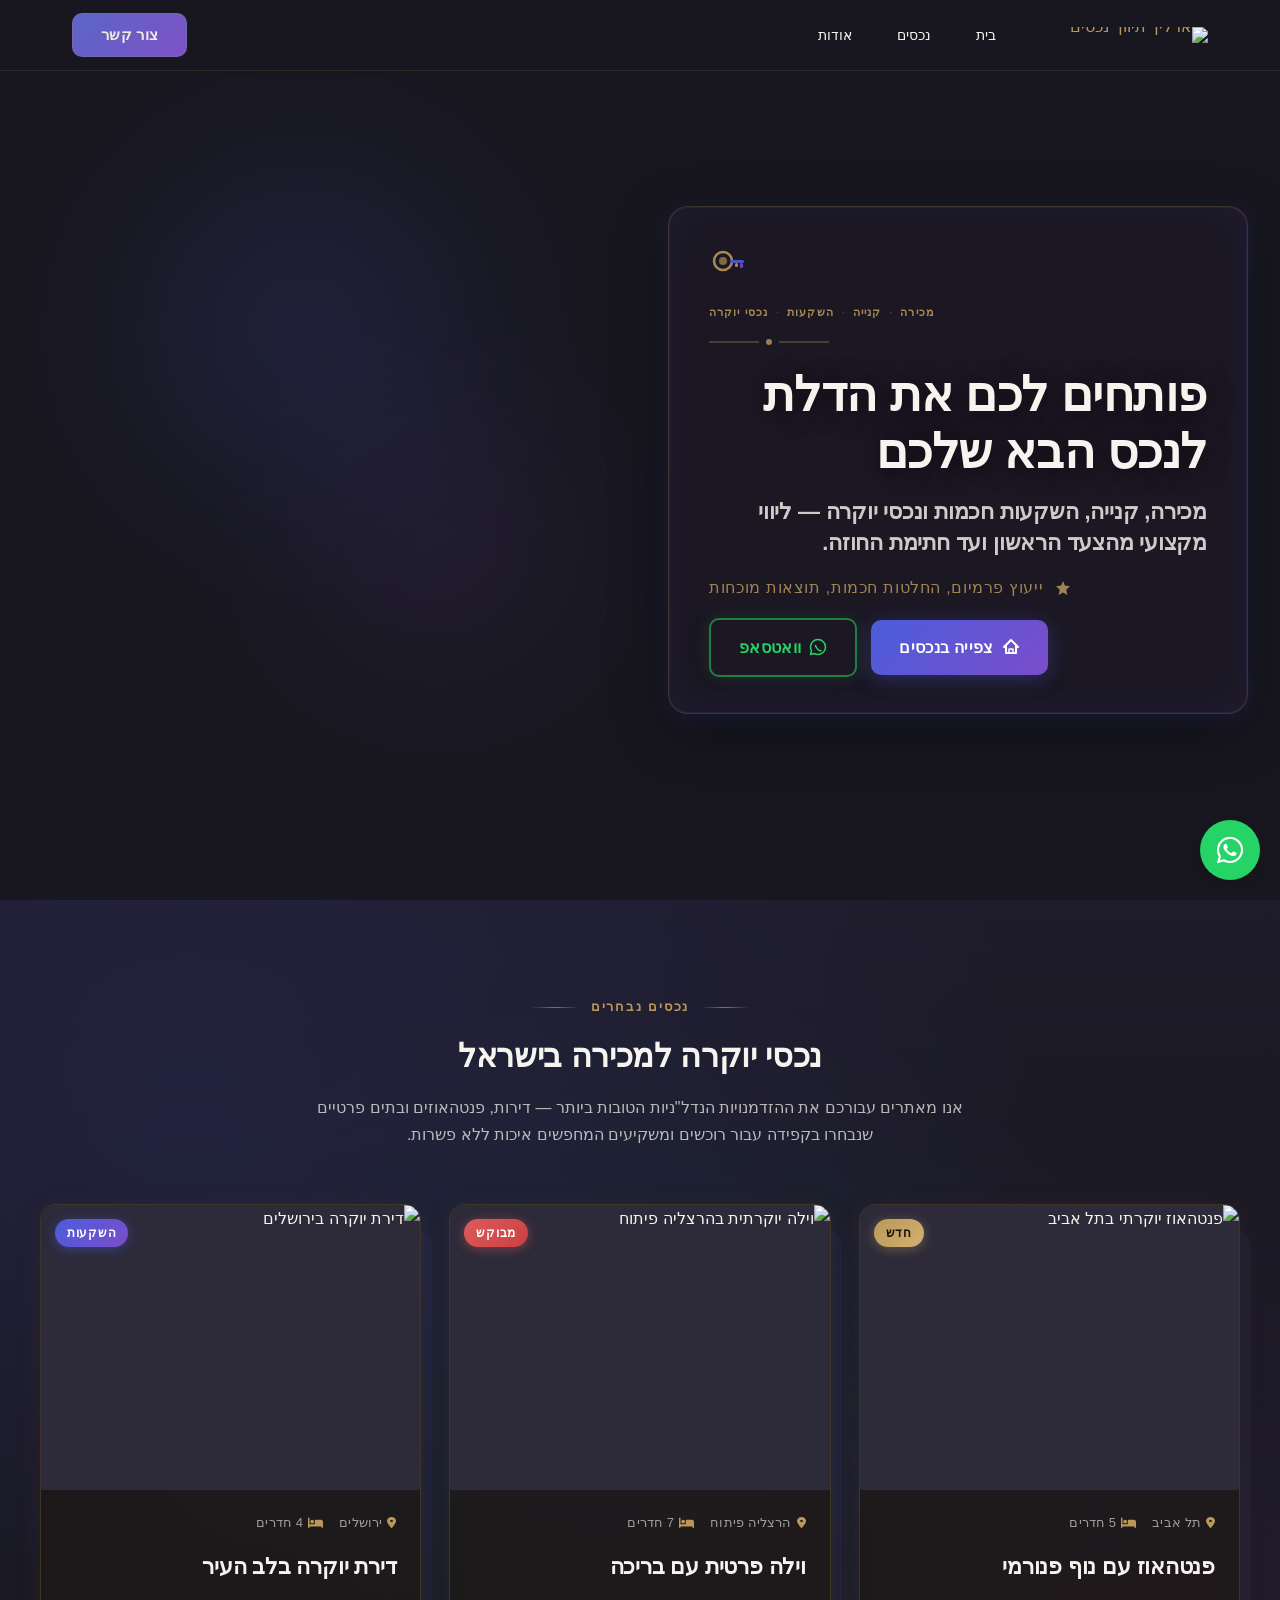
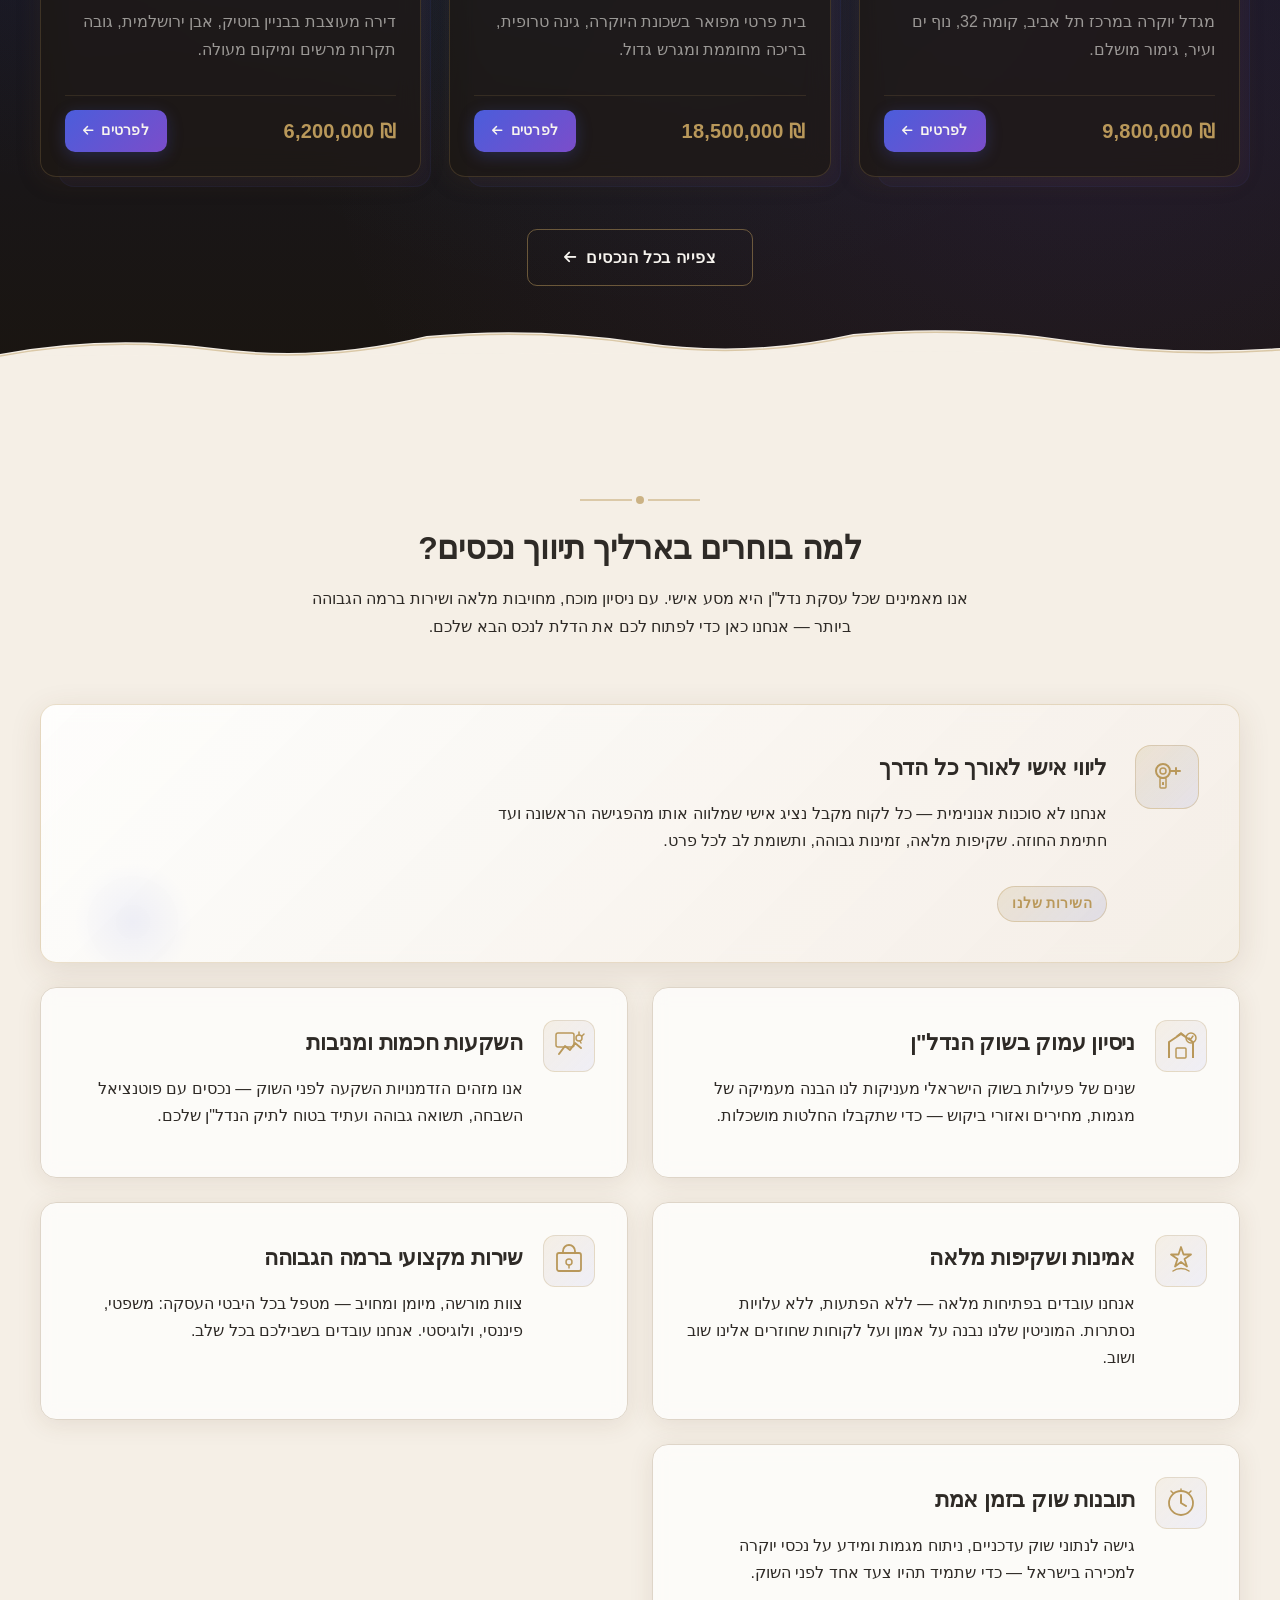
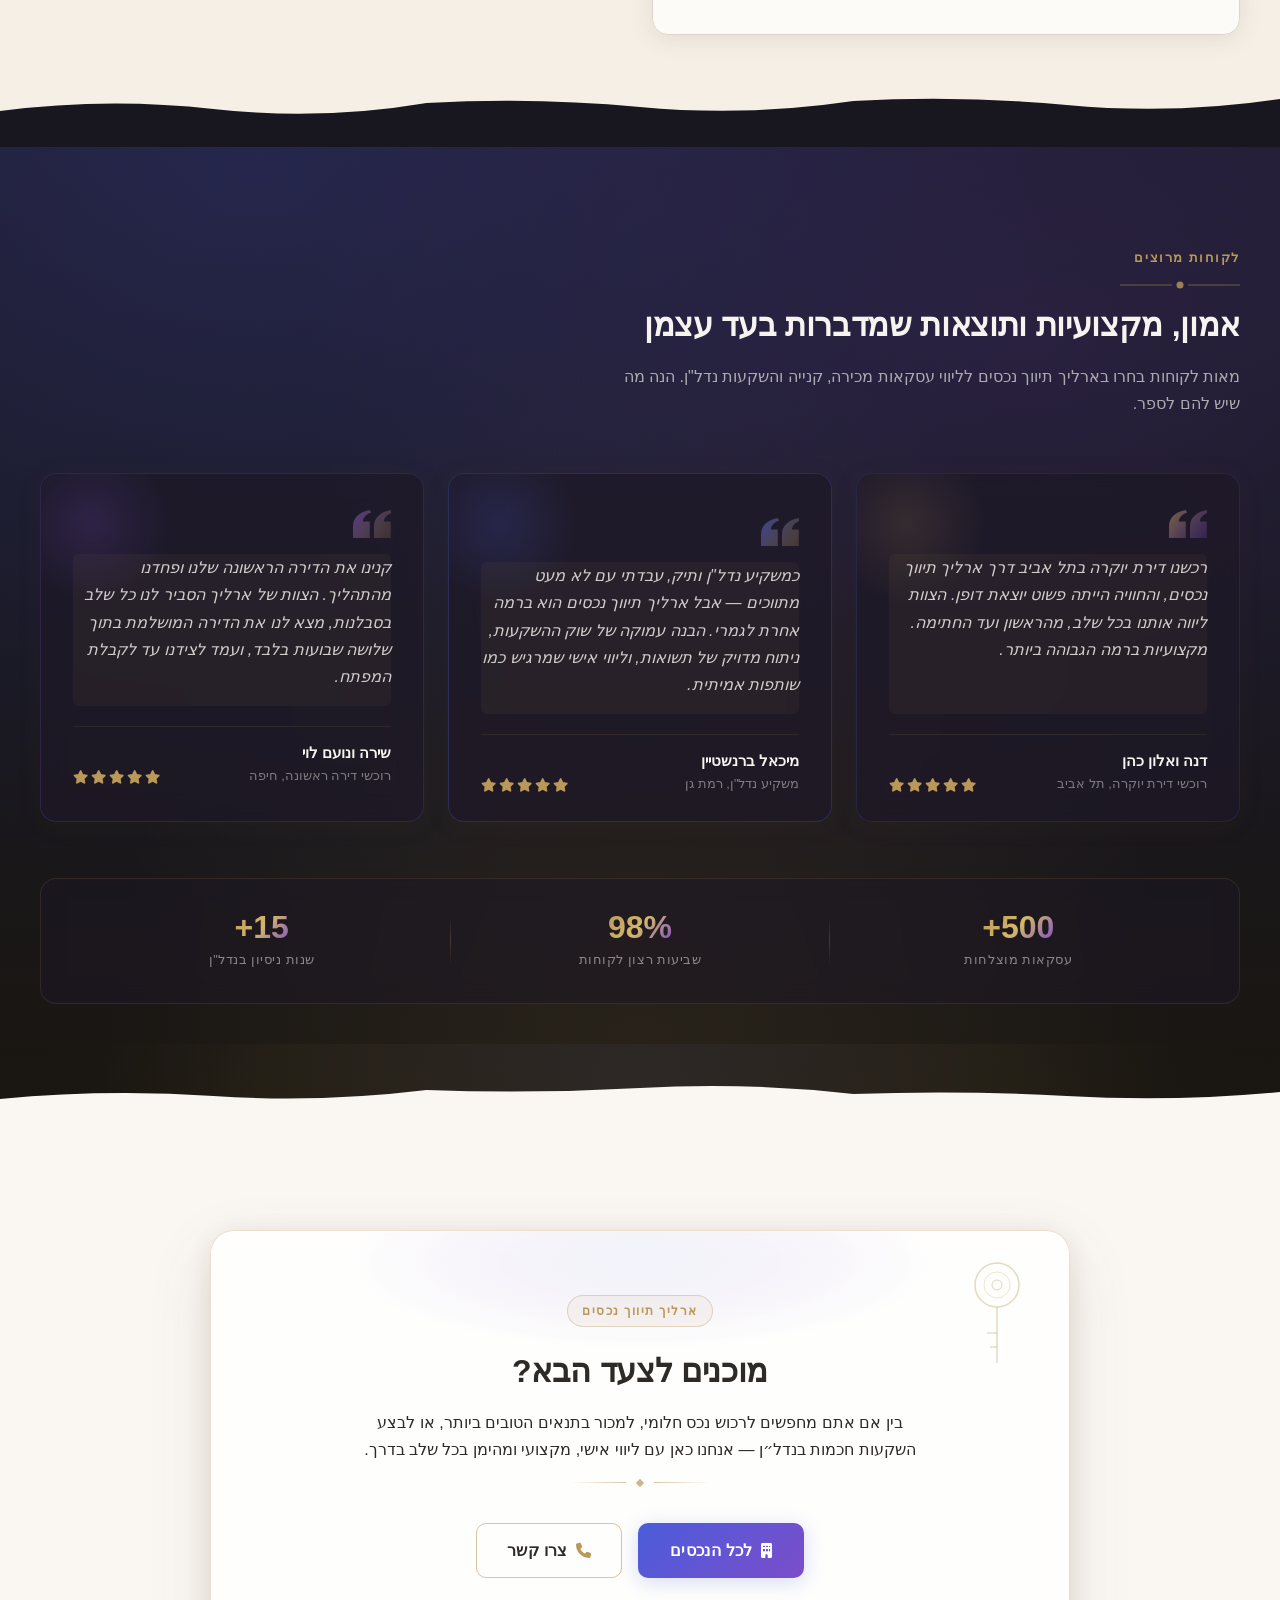
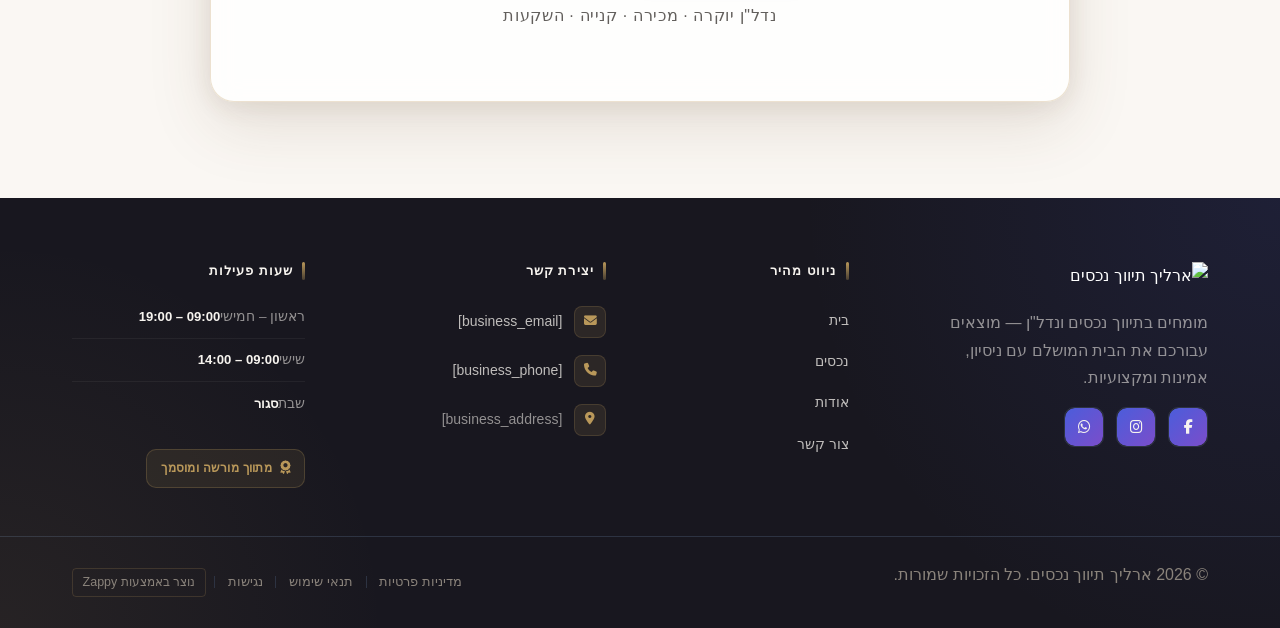
==== index.html @ 30038069 "Initial website commit" ====
<!DOCTYPE html>
<html lang="he" dir="rtl">
<head>
    <meta charset="UTF-8">
    <meta name="viewport" content="width=device-width, initial-scale=1.0">
    <meta name="robots" content="index, follow">
    <title>השקעות — ארליך תיווך נכסים</title>
    <meta name="description" content="ארליך תיווך נכסים מביאה לכם את נכסי היוקרה המובחרים בישראל. השקעות חכמות, מכירה מקצועית ושירות פרמיום שפותח דלתות להזדמנויות נדל&quot;ן בלעדיות.">
    <meta name="keywords" content="השקעות נדל"ן, נכסי יוקרה למכירה בישראל, ארליך תיווך נכסים, תיווך נדל"ן יוקרה, נדל"ן פרמיום">
    
    <!-- Favicons -->
    <link rel="icon" type="image/x-icon" href="/assets/favicon.ico">
    <link rel="icon" type="image/png" sizes="16x16" href="/assets/favicon-16x16.png">
    <link rel="icon" type="image/png" sizes="32x32" href="/assets/favicon-32x32.png">
    <link rel="icon" type="image/png" sizes="48x48" href="/assets/favicon-48x48.png">
    <link rel="icon" type="image/png" sizes="192x192" href="/assets/favicon-192x192.png">
    <link rel="icon" type="image/png" sizes="512x512" href="/assets/favicon-512x512.png">
    <link rel="apple-touch-icon" href="/assets/apple-touch-icon.png">
    <!-- Zappy Analytics -->
<script>
(function() {
  'use strict';
  
  // Configuration
  var config = {
    websiteId: '602c9df4-a053-4ed5-8ce0-bbb9eaff85e2',
    apiUrl: 'https://api.zappy5.com/api/analytics/track',
    sessionDuration: 30 * 60 * 1000, // 30 minutes
    visitorDuration: 30 * 24 * 60 * 60 * 1000, // 30 days
    trackPageViews: true,
    trackClicks: true,
    trackFormSubmissions: true
  };
  
  // Generate or retrieve persistent visitor ID (30 days)
  function getVisitorId() {
    var visitorKey = 'zappy_visitor_' + config.websiteId;
    var visitor = null;
    
    try {
      visitor = localStorage.getItem(visitorKey);
      if (visitor) {
        var visitorData = JSON.parse(visitor);
        var now = Date.now();
        
        // Check if visitor ID is still valid (30 days)
        if (now - visitorData.created < config.visitorDuration) {
          // Update last seen timestamp
          visitorData.lastSeen = now;
          localStorage.setItem(visitorKey, JSON.stringify(visitorData));
          return visitorData.id;
        }
      }
    } catch (e) {
      console.warn('Zappy Analytics: LocalStorage not available');
    }
    
    // Generate new visitor ID
    var newVisitorId = 'zv_' + Date.now() + '_' + Math.random().toString(36).substr(2, 9);
    
    try {
      localStorage.setItem(visitorKey, JSON.stringify({
        id: newVisitorId,
        created: Date.now(),
        lastSeen: Date.now()
      }));
    } catch (e) {
      // Continue without local storage
    }
    
    return newVisitorId;
  }
  
  // Generate or retrieve session ID (30 minutes)
  function getSessionId() {
    var sessionKey = 'zappy_session_' + config.websiteId;
    var session = null;
    
    try {
      session = sessionStorage.getItem(sessionKey);
      if (session) {
        var sessionData = JSON.parse(session);
        var now = Date.now();
        
        // Check if session is still valid
        if (now - sessionData.timestamp < config.sessionDuration) {
          // Update timestamp
          sessionData.timestamp = now;
          sessionStorage.setItem(sessionKey, JSON.stringify(sessionData));
          return sessionData.id;
        }
      }
    } catch (e) {
      console.warn('Zappy Analytics: SessionStorage not available');
    }
    
    // Generate new session ID
    var newSessionId = 'zs_' + Date.now() + '_' + Math.random().toString(36).substr(2, 9);
    
    try {
      sessionStorage.setItem(sessionKey, JSON.stringify({
        id: newSessionId,
        timestamp: Date.now()
      }));
    } catch (e) {
      // Continue without session storage
    }
    
    return newSessionId;
  }
  
  var visitorId = getVisitorId();
  var sessionId = getSessionId();
  
  // Track an event
  function trackEvent(eventType, data) {
    data = data || {};
    
    var eventData = {
      website_id: config.websiteId,
      event_type: eventType,
      page_path: window.location.pathname,
      referrer: document.referrer || 'direct',
      visitor_id: visitorId,
      session_id: sessionId,
      metadata: data
    };
    
    // Use sendBeacon if available (better for page unload events)
    if (navigator.sendBeacon) {
      var blob = new Blob([JSON.stringify(eventData)], { type: 'application/json' });
      navigator.sendBeacon(config.apiUrl, blob);
    } else {
      // Fallback to fetch
      fetch(config.apiUrl, {
        method: 'POST',
        headers: {
          'Content-Type': 'application/json'
        },
        body: JSON.stringify(eventData),
        keepalive: true
      }).catch(function(error) {
        console.warn('Zappy Analytics: Failed to track event', error);
      });
    }
  }
  
  // Track page view
  if (config.trackPageViews) {
    trackEvent('pageview', {
      title: document.title,
      url: window.location.href
    });
  }
  
  // Track clicks on important elements
  if (config.trackClicks) {
    document.addEventListener('click', function(e) {
      var target = e.target;
      
      // Track button clicks (counted as actions)
      if (target.tagName === 'BUTTON' || target.closest('button')) {
        var button = target.tagName === 'BUTTON' ? target : target.closest('button');
        trackEvent('click', {
          element: 'button',
          text: button.textContent.trim().substring(0, 100),
          id: button.id || null,
          class: button.className || null
        });
      }
      
      // Track link clicks (navigation - not counted as actions)
      else if (target.tagName === 'A' || target.closest('a')) {
        var link = target.tagName === 'A' ? target : target.closest('a');
        trackEvent('navigation', {
          element: 'link',
          text: link.textContent.trim().substring(0, 100),
          href: link.href,
          external: link.hostname !== window.location.hostname
        });
      }
    }, true);
  }
  
  // Track form submissions
  if (config.trackFormSubmissions) {
    document.addEventListener('submit', function(e) {
      var form = e.target;
      
      trackEvent('form_submit', {
        form_id: form.id || null,
        form_name: form.name || null,
        form_action: form.action || null,
        form_method: form.method || 'GET'
      });
    }, true);
  }
  
  // Track time on page (send on page unload)
  var pageLoadTime = Date.now();
  
  window.addEventListener('beforeunload', function() {
    var timeOnPage = Math.floor((Date.now() - pageLoadTime) / 1000); // in seconds
    
    trackEvent('page_unload', {
      time_on_page: timeOnPage,
      page_path: window.location.pathname
    });
  });
  
  // Expose tracking function globally for custom events
  window.zappyAnalytics = {
    track: trackEvent,
    getVisitorId: function() { return visitorId; },
    getSessionId: function() { return sessionId; }
  };
  
})();
</script>
<!-- End Zappy Analytics -->
    <meta property="og:title" content="השקעות — ארליך תיווך נכסים">
    <meta property="og:description" content="ארליך תיווך נכסים מביאה לכם את נכסי היוקרה המובחרים בישראל. השקעות חכמות, מכירה מקצועית ושירות פרמיום שפותח דלתות להזדמנויות נדל&quot;ן בלעדיות.">
    <meta name="twitter:card" content="summary_large_image">
    <meta name="twitter:title" content="השקעות — ארליך תיווך נכסים">
    <meta name="twitter:description" content="ארליך תיווך נכסים מביאה לכם את נכסי היוקרה המובחרים בישראל. השקעות חכמות, מכירה מקצועית ושירות פרמיום שפותח דלתות להזדמנויות נדל&quot;ן בלעדיות.">
    <meta property="og:type" content="website">
  <meta property="og:locale" content="he_IL">
  
  
  
  
  
  <link rel="stylesheet" href="https://cdnjs.cloudflare.com/ajax/libs/font-awesome/6.4.0/css/all.min.css">

    <!-- Favicons -->
    <link rel="icon" type="image/x-icon" href="/assets/favicon.ico">
    <link rel="icon" type="image/png" sizes="16x16" href="/assets/favicon-16x16.png">
    <link rel="icon" type="image/png" sizes="32x32" href="/assets/favicon-32x32.png">
    <link rel="icon" type="image/png" sizes="48x48" href="/assets/favicon-48x48.png">
    <link rel="icon" type="image/png" sizes="192x192" href="/assets/favicon-192x192.png">
    <link rel="icon" type="image/png" sizes="512x512" href="/assets/favicon-512x512.png">
    <link rel="apple-touch-icon" href="/assets/apple-touch-icon.png">
    <!-- Cookie Consent -->
    <link rel="stylesheet" href="https://cdn.jsdelivr.net/npm/vanilla-cookieconsent@3/dist/cookieconsent.css">
    <script src="https://cdn.jsdelivr.net/npm/vanilla-cookieconsent@3/dist/cookieconsent.umd.js"></script>
    <!-- Mickidum Accessibility Toolbar -->
    <script src="https://cdn.jsdelivr.net/gh/mickidum/acc_toolbar/acctoolbar/acctoolbar.min.js"></script>
    <link rel="stylesheet" href="/styles.css">

    <style id="zappy-dropdown-submenu-styles">
      /* ========== DESKTOP DROPDOWN SUBMENU STYLES ========== */
      /* Base styles for dropdown submenus - parent must be positioned */
      .nav-menu li:has(.sub-menu), nav li:has(.sub-menu), .navbar li:has(.sub-menu), #navMenu li:has(.sub-menu) { position: relative; }
      /* Submenu base - hidden by default */
      .nav-menu .sub-menu, nav .sub-menu, .navbar .sub-menu, #navMenu .sub-menu { display: block !important; position: absolute !important; top: 100%; left: 0; min-width: 220px; background: white; border-radius: 8px; box-shadow: 0 8px 25px rgba(0,0,0,0.15); padding: 8px 0; opacity: 0; visibility: hidden; transform: translateY(10px); transition: all 0.3s ease; z-index: 1000; list-style: none; pointer-events: none; }
      /* CRITICAL: Desktop hover styles to show dropdown */
      .nav-menu li:hover > .sub-menu, nav li:hover > .sub-menu, .navbar li:hover > .sub-menu, #navMenu li:hover > .sub-menu { opacity: 1 !important; visibility: visible !important; transform: translateY(0) !important; pointer-events: auto !important; }
      /* Submenu item styling */
      .sub-menu li { list-style: none; margin: 0; padding: 0; }
      .sub-menu a { display: block !important; padding: 10px 16px !important; color: var(--text-dark, #333) !important; font-weight: 500; text-decoration: none; white-space: nowrap; transition: background-color 0.2s; }
      .sub-menu .zappy-nav-child > a { padding-left: 28px !important; font-size: 0.9em !important; opacity: 0.85 !important; }
      [dir="rtl"] .sub-menu .zappy-nav-child > a, html[lang="he"] .sub-menu .zappy-nav-child > a, html[lang="ar"] .sub-menu .zappy-nav-child > a { padding-left: 10px !important; padding-right: 28px !important; }
      .sub-menu .zappy-nav-parent > a { font-weight: 600 !important; }
      .sub-menu a:hover { background-color: #f5f5f5; }
      /* RTL (Hebrew/Arabic) dropdown positioning */
      [dir="rtl"] .nav-menu .sub-menu, [dir="rtl"] nav .sub-menu, [dir="rtl"] .navbar .sub-menu, html[lang="he"] .nav-menu .sub-menu, html[lang="he"] nav .sub-menu, html[lang="he"] .navbar .sub-menu, html[lang="ar"] .nav-menu .sub-menu, html[lang="ar"] nav .sub-menu, html[lang="ar"] .navbar .sub-menu { left: auto !important; right: 0 !important; }
      /* Hide empty dropdown menus (exclude catalog sub-menus that use <a> children instead of <li>) */
      .sub-menu:empty, .sub-menu:not(:has(li:not(.zappy-hidden-menu-item))):not(:has(> a)), .sub-menu:not(:has(li)):not(:has(> a)) { display: none !important; opacity: 0 !important; visibility: hidden !important; pointer-events: none !important; }
      /* Desktop: show submenu on Menu Group hover */
      li:has(.menu-group-title):hover > .sub-menu { opacity: 1 !important; visibility: visible !important; transform: translateY(0) !important; pointer-events: auto !important; }
      /* Menu Group title styling */
      .nav-menu > li > .menu-group-title, #navMenu > li > .menu-group-title { display: inline-block; padding: 0.5rem 1rem; cursor: default; user-select: none; }
      
      /* ========== MOBILE SUBMENU STYLES ========== */
      @media (max-width: 768px) {
        .nav-menu .sub-menu, nav .sub-menu, .navbar .sub-menu, #navMenu .sub-menu { position: static !important; transform: none !important; box-shadow: none !important; background: transparent !important; max-height: 0; overflow: hidden; opacity: 0; visibility: hidden; transition: max-height 0.3s ease, opacity 0.3s ease; padding: 0 !important; border-radius: 0 !important; }
        .navbar .sub-menu.mobile-expanded, .nav-menu .sub-menu.mobile-expanded, #navMenu .sub-menu.mobile-expanded { max-height: none !important; overflow-y: visible !important; opacity: 1 !important; visibility: visible !important; padding: 8px 0 8px 16px !important; }
        [dir="rtl"] .sub-menu.mobile-expanded, html[lang="he"] .sub-menu.mobile-expanded { padding: 8px 16px 8px 0 !important; }
        /* Disable hover behavior on mobile */
        .nav-menu li:hover > .sub-menu, nav li:hover > .sub-menu, .navbar li:hover > .sub-menu, #navMenu li:hover > .sub-menu { opacity: 0; visibility: hidden; pointer-events: none; }
        .nav-menu li > .sub-menu.mobile-expanded, nav li > .sub-menu.mobile-expanded, .navbar li > .sub-menu.mobile-expanded, #navMenu li > .sub-menu.mobile-expanded { opacity: 1 !important; visibility: visible !important; pointer-events: auto !important; }
        .nav-menu li:has(.sub-menu), nav li:has(.sub-menu), .navbar li:has(.sub-menu), #navMenu li:has(.sub-menu) { display: flex !important; flex-wrap: wrap !important; align-items: center !important; position: relative !important; min-height: 44px !important; }
        .nav-menu li:has(.sub-menu) > a, nav li:has(.sub-menu) > a, .navbar li:has(.sub-menu) > a, #navMenu li:has(.sub-menu) > a { flex: 1 !important; min-width: 0 !important; }
        .nav-menu li:has(.sub-menu) > .menu-group-title, nav li:has(.sub-menu) > .menu-group-title, .navbar li:has(.sub-menu) > .menu-group-title, #navMenu li:has(.sub-menu) > .menu-group-title { flex: 1 !important; min-width: 0 !important; padding: 0 !important; line-height: inherit !important; }
        .nav-menu li:has(.sub-menu) > .sub-menu, nav li:has(.sub-menu) > .sub-menu, .navbar li:has(.sub-menu) > .sub-menu, #navMenu li:has(.sub-menu) > .sub-menu { flex-basis: 100% !important; width: 100% !important; }
        .nav-menu li:has(.sub-menu) > a [class*="chevron"], .nav-menu li:has(.sub-menu) > a [class*="arrow"], .nav-menu li:has(.sub-menu) > a .fa-chevron-down, .nav-menu li:has(.sub-menu) > a .fa-angle-down, nav li:has(.sub-menu) > a [class*="chevron"], nav li:has(.sub-menu) > a [class*="arrow"], #navMenu li:has(.sub-menu) > a [class*="chevron"], #navMenu li:has(.sub-menu) > a [class*="arrow"] { display: none !important; visibility: hidden !important; }
        .mobile-submenu-toggle { display: flex !important; align-items: center !important; justify-content: center !important; width: 44px !important; height: auto !important; background: transparent !important; border: none !important; cursor: pointer !important; color: var(--text-dark) !important; position: static !important; flex-shrink: 0 !important; align-self: stretch !important; z-index: 2 !important; padding: 0 !important; margin: 0 !important; }
        .mobile-submenu-toggle::after { content: '' !important; width: 0 !important; height: 0 !important; border-left: 6px solid transparent !important; border-right: 6px solid transparent !important; border-top: 7px solid currentColor !important; transition: transform 0.3s ease !important; }
        .mobile-submenu-toggle.expanded::after { transform: rotate(180deg) !important; }
        .sub-menu a { padding: 10px 0 !important; display: block !important; color: var(--text-dark) !important; white-space: normal !important; }
        .sub-menu .zappy-nav-child > a { padding-left: 28px !important; font-size: 0.9em !important; opacity: 0.85 !important; }
        [dir="rtl"] .sub-menu .zappy-nav-child > a, html[lang="he"] .sub-menu .zappy-nav-child > a, html[lang="ar"] .sub-menu .zappy-nav-child > a { padding-left: 0 !important; padding-right: 28px !important; }
        .sub-menu .zappy-nav-parent > a { font-weight: 600 !important; }
        .nav-menu.active, #navMenu.active { max-width: 100vw !important; overflow-x: hidden !important; box-sizing: border-box !important; }
        .navbar .sub-menu li a, nav.navbar .sub-menu li a, .zappy-products-dropdown .sub-menu a { color: var(--text-dark) !important; }
      }
      @media (min-width: 769px) { .mobile-submenu-toggle { display: none !important; } }
    </style>

    <style id="zappy-widget-visibility">
      html[dir="rtl"] .whatsapp-float { right: 20px !important; left: auto !important; }
      html[dir="ltr"] .whatsapp-float, html:not([dir]) .whatsapp-float { left: 20px !important; right: auto !important; }
      html[dir="rtl"] #mic-access-tool-general-button, html[dir="rtl"] .mic-access-tool-general-button,
      html[dir="rtl"] #mic-init-access-tool .mic-access-tool-general-button,
      html[dir="rtl"] #mic-init-access-tool #mic-access-tool-general-button,
      html[dir="rtl"] ._access-icon { left: 20px !important; right: auto !important; }
      html[dir="ltr"] #mic-access-tool-general-button, html[dir="ltr"] .mic-access-tool-general-button,
      html[dir="ltr"] #mic-init-access-tool .mic-access-tool-general-button,
      html[dir="ltr"] #mic-init-access-tool #mic-access-tool-general-button,
      html[dir="ltr"] ._access-icon,
      html:not([dir]) #mic-access-tool-general-button, html:not([dir]) .mic-access-tool-general-button,
      html:not([dir]) #mic-init-access-tool .mic-access-tool-general-button,
      html:not([dir]) #mic-init-access-tool #mic-access-tool-general-button,
      html:not([dir]) ._access-icon { right: 20px !important; left: auto !important; }
      @media (max-width: 768px) { .whatsapp-float { display: flex !important; } }
      @media (min-width: 769px) { .whatsapp-float { display: flex !important; } }
      @media (max-width: 768px) {
        #mic-access-tool-general-button, .mic-access-tool-general-button,
        #mic-init-access-tool .mic-access-tool-general-button, #mic-init-access-tool #mic-access-tool-general-button,
        ._access-icon { display: flex !important; visibility: visible !important; opacity: 1 !important; pointer-events: auto !important; }
        #mic-access-tool-box, .mic-access-tool-box, #mic-init-access-tool #mic-access-tool-box,
        div[id*="mic-access-tool-box"], ._access-menu {
          visibility: hidden; opacity: 0; pointer-events: auto !important;
        }
      }
      @media (min-width: 769px) {
        #mic-access-tool-general-button, .mic-access-tool-general-button,
        #mic-init-access-tool .mic-access-tool-general-button, #mic-init-access-tool #mic-access-tool-general-button,
        ._access-icon { display: flex !important; visibility: visible !important; opacity: 1 !important; pointer-events: auto !important; }
        #mic-access-tool-box, .mic-access-tool-box, #mic-init-access-tool #mic-access-tool-box,
        div[id*="mic-access-tool-box"], ._access-menu {
          visibility: hidden; opacity: 0; pointer-events: auto !important;
        }
      }
    </style>
</head>
<body>

  <nav class="navbar" dir="rtl">
  <button class="mobile-toggle" id="mobileToggle" aria-label="Menu">
    <svg class="hamburger-icon" width="24" height="24" viewBox="0 0 24 24" fill="none">
      <path d="M3 12h18M3 6h18M3 18h18" stroke="currentColor" stroke-width="2" stroke-linecap="round"></path>
    </svg>
    <svg class="close-icon" width="24" height="24" viewBox="0 0 24 24" fill="none" style="display: none;">
      <path d="M18 6L6 18M6 6l12 12" stroke="currentColor" stroke-width="2" stroke-linecap="round"></path>
    </svg>
  </button>

  <button class="phone-header-btn" data-phone="[business_phone]" aria-label="Call">
    <svg width="20" height="20" viewBox="0 0 24 24" fill="currentColor">
      <path d="M22 16.92v3a2 2 0 0 1-2.18 2 19.79 19.79 0 0 1-8.63-3.07 19.5 19.5 0 0 1-6-6 19.79 19.79 0 0 1-3.07-8.67A2 2 0 0 1 4.11 2h3a2 2 0 0 1 2 1.72 12.84 12.84 0 0 0 .7 2.81 2 2 0 0 1-.45 2.11L8.09 9.91a16 16 0 0 0 6 6l1.27-1.27a2 2 0 0 1 2.11-.45 12.84 12.84 0 0 0 2.81.7A2 2 0 0 1 22 16.92z"></path>
    </svg>
  </button>

  <div class="nav-container">
    <div class="nav-right-group"><div class="nav-brand">
      <a href="/" class="logo-link">
        <img src="/assets/logo.webp" alt="ארליך תיווך נכסים" class="logo">
      </a>
    </div><ul class="nav-menu" id="navMenu"><li><a href="/">בית</a></li><li><a href="/properties">נכסים</a></li><li><a href="/about">אודות</a></li></ul></div>

    

    <div class="nav-cta-container">
      <a href="/contact" class="nav-cta-btn">צור קשר</a>
    </div>
  </div>
</nav>
<script>

// Navbar Mobile Menu Toggle and Contrast Fix
(function() {
  // Use 'load' event instead of 'DOMContentLoaded' to ensure we run AFTER all other scripts
  window.addEventListener('load', function() {
    
    // FIX MOBILE BUTTON CONTRAST
    // Detect navbar background color and apply contrasting color to mobile buttons
    const navbar = document.querySelector('.navbar, nav, header');
    if (!navbar) {
      console.log('[Navbar] Navbar element not found');
      return;
    }
    
    // DECLARE VARIABLES EARLY to avoid Temporal Dead Zone errors
    // These are used in multiple places below
    let mobileToggle = document.getElementById('mobileToggle') ||
                       document.querySelector('.mobile-toggle') ||
                       document.querySelector('.hamburger') ||
                       document.querySelector('.hamburger-menu') ||
                       document.querySelector('.menu-toggle') ||
                       document.querySelector('.burger-menu') ||
                       document.querySelector('[aria-label="Menu"]') ||
                       document.querySelector('[aria-label="תפריט"]');
    
    const phoneBtn = document.querySelector('.phone-header-btn');
    
    const computedStyle = window.getComputedStyle(navbar);
    let bgColor = computedStyle.backgroundColor;
    
    console.log('[Navbar] Initial navbar background:', bgColor);
    
    // Check if background is transparent or rgba with 0 alpha
    const isTransparent = bgColor === 'transparent' || 
                         bgColor === 'rgba(0, 0, 0, 0)' ||
                         (bgColor.startsWith('rgba') && bgColor.includes(', 0)'));
    
    if (isTransparent) {
      // Check for background-image or gradient
      const bgImage = computedStyle.backgroundImage;
      if (bgImage && bgImage !== 'none') {
        console.log('[Navbar] Navbar has background image/gradient, using dark text');
        bgColor = 'rgb(240, 240, 240)'; // Assume light background
      } else {
        // Transparent navbar - check body background
        const bodyBg = window.getComputedStyle(document.body).backgroundColor;
        console.log('[Navbar] Navbar transparent, using body background:', bodyBg);
        bgColor = bodyBg;
      }
    }
    
    // Calculate luminance to determine if background is light or dark
    const rgb = bgColor.match(/\d+/g);
    if (rgb && rgb.length >= 3) {
      const r = parseInt(rgb[0]);
      const g = parseInt(rgb[1]);
      const b = parseInt(rgb[2]);
      const luminance = (0.299 * r + 0.587 * g + 0.114 * b) / 255;
      
      // Mobile button colors are set by Claude's AI-generated CSS (same as .nav-menu a)
      // No dynamic color overrides needed - colors come from the generated navbar CSS
      console.log('[Navbar] Mobile button colors preserved from Claude CSS (luminance:', luminance.toFixed(2) + ')');
      
      // FIX ICON SIZES - Ensure SVGs are properly sized and visible
      // INJECT CRITICAL CSS TO OVERRIDE ANY CONFLICTING RULES
      const criticalCSS = document.createElement('style');
      criticalCSS.id = 'zappy-mobile-nav-fix';
      const htmlLang = document.documentElement.lang || 'en';
      const htmlDir = document.documentElement.dir || 'ltr';
      // Check both dir attribute AND lang for RTL detection
      // dir="rtl" is the most reliable indicator
      const isRTL = htmlDir === 'rtl' || htmlLang === 'he' || htmlLang === 'ar';
      
      criticalCSS.textContent = `
        /* Hide mobile buttons on desktop, show only on mobile */
        @media (min-width: 769px) {
          .mobile-toggle,
          .phone-header-btn {
            display: none !important;
          }
        }
        
        /* Show and position mobile buttons correctly on mobile */
        @media (max-width: 768px) {
          .mobile-toggle,
          .phone-header-btn {
            position: absolute !important;
            top: 50% !important;
            transform: translateY(-50%) !important;
            z-index: 1001 !important;
            display: flex !important;
            align-items: center !important;
            justify-content: center !important;
            width: 36px !important;
            height: 36px !important;
            border-radius: 50% !important;
            border: none !important;
            cursor: pointer !important;
            padding: 6px !important;
            background: none !important;
            color: var(--nav-text, var(--text-dark)) !important;
          }
          
          /* LTR positioning (default): hamburger LEFT, phone RIGHT */
          html:not([dir="rtl"]):not([lang="he"]):not([lang="ar"]) .mobile-toggle,
          html[dir="ltr"] .mobile-toggle {
            left: 12px !important;
            right: auto !important;
          }
          html:not([dir="rtl"]):not([lang="he"]):not([lang="ar"]) .phone-header-btn,
          html[dir="ltr"] .phone-header-btn {
            right: 12px !important;
            left: auto !important;
          }
          
          /* RTL positioning: hamburger RIGHT, phone LEFT */
          html[dir="rtl"] .mobile-toggle,
          html[lang="he"] .mobile-toggle,
          html[lang="ar"] .mobile-toggle {
            right: 12px !important;
            left: auto !important;
          }
          html[dir="rtl"] .phone-header-btn,
          html[lang="he"] .phone-header-btn,
          html[lang="ar"] .phone-header-btn {
            left: 12px !important;
            right: auto !important;
          }
          
          /* CRITICAL: Ensure nav-container has min-height on mobile */
          /* All children are positioned absolutely/fixed on mobile, so height:auto collapses to 0 */
          .nav-container {
            min-height: 70px !important;
            position: relative !important;
          }
          
          /* Ensure SVG icons are properly sized and inherit color */
          .mobile-toggle svg,
          .phone-header-btn svg {
            width: 24px !important;
            height: 24px !important;
            /* Don't force display - let JavaScript control hamburger/close toggle */
          }
          
          /* Reset nav-cta-container on mobile - remove desktop box-shadow/padding */
          /* that creates a visible ghost box when CTA button is hidden */
          .nav-cta-container {
            box-shadow: none !important;
            padding: 0 !important;
          }
          
          /* Hide nav-cta-container entirely on mobile when there's no lang-switcher */
          /* (only the CTA button is inside, and it's hidden on mobile) */
          .nav-cta-container:not(:has(.lang-switcher)) {
            display: none !important;
          }
          
          /* CRITICAL: Prevent hero image fade gradient from bleeding over headline text */
          /* The .image-fade-gradient has bottom: -30px (extends below parent) */
          /* On mobile stacked layout, this overlaps the h1 text below the image */
          .hero-image-column {
            overflow: hidden !important;
          }
          .image-fade-gradient {
            bottom: 0 !important;
          }
          
          /* Hide desktop language switcher on mobile - hamburger menu handles it */
          /* High specificity to override stored CSS */
          .lang-switcher,
          .nav-cta-container .lang-switcher,
          .nav-container .lang-switcher,
          .navbar .lang-switcher,
          .navbar .nav-cta-container .lang-switcher {
            display: none !important;
          }
        }
      `;
      
      // Remove existing fix if present and inject new one
      const existing = document.getElementById('zappy-mobile-nav-fix');
      if (existing) existing.remove();
      document.head.appendChild(criticalCSS);
      
      console.log('[Navbar] Critical CSS injected for mobile nav positioning');
      
      // ONLY apply inline positioning styles on mobile viewport
      // On desktop, the CSS handles hiding these buttons with display: none
      // Inline styles were breaking desktop layout by overriding CSS
      const isMobileViewport = window.innerWidth <= 768;
      
      if (mobileToggle) {
        // Icon sizing applies to all viewports for consistency
        const hamburgerIcon = mobileToggle.querySelector('.hamburger-icon');
        const closeIcon = mobileToggle.querySelector('.close-icon');
        
        if (hamburgerIcon) {
          hamburgerIcon.style.setProperty('width', '24px', 'important');
          hamburgerIcon.style.setProperty('height', '24px', 'important');
          hamburgerIcon.style.setProperty('display', 'block', 'important'); // Show hamburger by default
        }
        if (closeIcon) {
          closeIcon.style.setProperty('width', '24px', 'important');
          closeIcon.style.setProperty('height', '24px', 'important');
          closeIcon.style.setProperty('display', 'none', 'important'); // Hide close icon by default
        }
        
        // ONLY set positioning inline styles on mobile
        if (isMobileViewport) {
          mobileToggle.style.setProperty('position', 'absolute', 'important');
          mobileToggle.style.setProperty('top', '50%', 'important');
          mobileToggle.style.setProperty('transform', 'translateY(-50%)', 'important');
          mobileToggle.style.setProperty('z-index', '1001', 'important');
          
          // Clear any inline left/right so CSS can take over based on html[dir]
          mobileToggle.style.removeProperty('left');
          mobileToggle.style.removeProperty('right');
          
          console.log('[Navbar] Mobile toggle positioning applied (mobile viewport)');
        } else {
          // On desktop, clear any positioning styles to let CSS handle it
          mobileToggle.style.removeProperty('position');
          mobileToggle.style.removeProperty('top');
          mobileToggle.style.removeProperty('transform');
          mobileToggle.style.removeProperty('z-index');
          mobileToggle.style.removeProperty('left');
          mobileToggle.style.removeProperty('right');
          console.log('[Navbar] Desktop viewport - cleared mobile toggle inline positioning');
        }
      }
      
      if (phoneBtn) {
        // Icon sizing applies to all viewports
        const phoneIcon = phoneBtn.querySelector('svg');
        if (phoneIcon) {
          phoneIcon.style.width = '24px';
          phoneIcon.style.height = '24px';
          phoneIcon.setAttribute('width', '24');
          phoneIcon.setAttribute('height', '24');
        }
        
        // ONLY set positioning inline styles on mobile
        if (isMobileViewport) {
          phoneBtn.style.setProperty('position', 'absolute', 'important');
          phoneBtn.style.setProperty('top', '50%', 'important');
          phoneBtn.style.setProperty('transform', 'translateY(-50%)', 'important');
          phoneBtn.style.setProperty('z-index', '1001', 'important');
          
          // Clear any inline left/right so CSS can take over based on html[dir]
          phoneBtn.style.removeProperty('left');
          phoneBtn.style.removeProperty('right');
          
          console.log('[Navbar] Phone button positioning applied (mobile viewport)');
        } else {
          // On desktop, clear any positioning styles to let CSS handle it
          phoneBtn.style.removeProperty('position');
          phoneBtn.style.removeProperty('top');
          phoneBtn.style.removeProperty('transform');
          phoneBtn.style.removeProperty('z-index');
          phoneBtn.style.removeProperty('left');
          phoneBtn.style.removeProperty('right');
          console.log('[Navbar] Desktop viewport - cleared phone button inline positioning');
        }
      }
    } else {
      console.log('[Navbar] Could not parse background color:', bgColor);
    }
    
    // MOBILE MENU TOGGLE
    // Re-query in case DOM changed (mobileToggle already declared at top of function)
    mobileToggle = document.getElementById('mobileToggle') ||
                   document.querySelector('.mobile-toggle') ||
                   document.querySelector('.hamburger') ||
                   document.querySelector('.hamburger-menu') ||
                   document.querySelector('.menu-toggle') ||
                   document.querySelector('.burger-menu') ||
                   document.querySelector('[aria-label="Menu"]') ||
                   document.querySelector('[aria-label="תפריט"]');
    
    // EXPANDED SEARCH: Find nav menu by ID or class
    const navMenu = document.getElementById('navMenu') ||
                  document.querySelector('.nav-menu') ||
                  document.querySelector('.nav-links') ||
                  document.querySelector('nav ul:not(.submenu)');
    
    if (!mobileToggle || !navMenu) {
      console.log('[Navbar] Mobile toggle or menu not found:', { toggle: !!mobileToggle, menu: !!navMenu });
      return;
    }
    
    // Ensure navMenu has ID for CSS targeting
    if (!navMenu.id) {
      navMenu.id = 'navMenu';
    }
    
    console.log('[Navbar] Initializing mobile menu...');
    
    // Remove any existing event listeners by cloning the button
    const newToggle = mobileToggle.cloneNode(true);
    mobileToggle.parentNode.replaceChild(newToggle, mobileToggle);
    
    // Toggle menu on button click - use newToggle now
    newToggle.addEventListener('click', function(e) {
      e.preventDefault();
      e.stopPropagation();
      
      const hamburgerIcon = this.querySelector('.hamburger-icon');
      const closeIcon = this.querySelector('.close-icon');
      const isActive = navMenu.classList.contains('active');
      
      if (isActive) {
        // Close menu
        navMenu.classList.remove('active');
        if (hamburgerIcon) hamburgerIcon.style.setProperty('display', 'block', 'important');
        if (closeIcon) closeIcon.style.setProperty('display', 'none', 'important');
        document.body.style.overflow = '';
        console.log('[Navbar] Menu closed');
      } else {
        // Open menu
        navMenu.classList.add('active');
        if (hamburgerIcon) hamburgerIcon.style.setProperty('display', 'none', 'important');
        if (closeIcon) closeIcon.style.setProperty('display', 'block', 'important');
        document.body.style.overflow = 'hidden';
        console.log('[Navbar] Menu opened');
      }
    });
    
    // Close menu when clicking nav links (but NOT dropdown toggles)
    const navLinks = navMenu.querySelectorAll('a');
    navLinks.forEach(function(link) {
      link.addEventListener('click', function() {
        // Don't close if it's a dropdown child (unless it's a real navigation link)
        if (this.getAttribute('href') === '#') return;
        
        const hamburgerIcon = newToggle.querySelector('.hamburger-icon');
        const closeIcon = newToggle.querySelector('.close-icon');
        
        navMenu.classList.remove('active');
        if (hamburgerIcon) hamburgerIcon.style.setProperty('display', 'block', 'important');
        if (closeIcon) closeIcon.style.setProperty('display', 'none', 'important');
        document.body.style.overflow = '';
        console.log('[Navbar] Menu closed (link clicked)');
      });
    });
    
    // DROPDOWN MENU TOGGLE (for mobile and touch devices)
    var dropdownToggles = navMenu.querySelectorAll('.dropdown-toggle');
    dropdownToggles.forEach(function(toggle) {
      toggle.addEventListener('click', function(e) {
        e.preventDefault();
        e.stopPropagation();
        var parent = this.closest('.nav-dropdown');
        if (!parent) return;
        
        // Close other open dropdowns at the same level
        var siblings = parent.parentNode.querySelectorAll('.nav-dropdown.open');
        siblings.forEach(function(sib) {
          if (sib !== parent) sib.classList.remove('open');
        });
        
        parent.classList.toggle('open');
        console.log('[Navbar] Dropdown toggled:', parent.classList.contains('open') ? 'open' : 'closed');
      });
    });
    
    // Close dropdowns when clicking outside
    document.addEventListener('click', function(e) {
      if (!e.target.closest('.nav-dropdown')) {
        var openDropdowns = document.querySelectorAll('.nav-dropdown.open');
        openDropdowns.forEach(function(dd) { dd.classList.remove('open'); });
      }
    });
    
    console.log('[Navbar] Dropdown handlers initialized for ' + dropdownToggles.length + ' dropdowns');
    
    // Phone button functionality (phoneBtn already declared at top of function)
    if (phoneBtn) {
      phoneBtn.addEventListener('click', function() {
        // Get phone number from placeholder in page or use default
        const phoneLinks = document.querySelectorAll('a[href^="tel:"]');
        const phoneNumber = phoneLinks.length > 0 
          ? phoneLinks[0].getAttribute('href').replace('tel:', '')
          : '[business_phone]';
        
        window.location.href = 'tel:' + phoneNumber;
        console.log('[Navbar] Phone button clicked');
      });
    }
    
    console.log('[Navbar] Mobile menu initialized successfully');
    
    // WhatsApp button visibility is now controlled via CSS (siteSettings).
    // No JS-based desktop hiding — the button is visible on both mobile and desktop by default.
  });
})();

</script>
  
  <main>
    <section class="index-hero-section" data-layout-spec="בית-hero" dir="rtl" data-hero-type="fullscreen-scrim">
  <!-- Background Image Layer -->
  <div class="index-hero-bg">
    <img data-hero-bg="true" data-placeholder="index-hero-image-1" data-context="Luxury modern high-rise apartment tower exterior photographed at dusk with warm golden and blue-purple sky, dramatic cinematic lighting, glass facade reflecting sunset colors, upscale urban real estate, premium property photography, wide angle architectural shot" width="1200" height="700" src="/assets/site-index-hero-image-1.webp" alt="נכס יוקרה מודרני בשעת דמדומים – ארליך תיווך נכסים">
  </div>

  <!-- Scrim Overlay -->
  <div class="index-hero-scrim" aria-hidden="true"></div>

  <!-- Decorative glow orbs -->
  <div class="index-hero-glow index-hero-glow--blue" aria-hidden="true"></div>
  <div class="index-hero-glow index-hero-glow--purple" aria-hidden="true"></div>

  <!-- Content Card -->
  <div class="index-hero-container">
    <div class="index-hero-card">

      <!-- Brand key motif -->
      <div class="index-hero-key-motif" aria-hidden="true">
        <svg data-no-icon-edit="true" aria-hidden="true" width="40" height="40" viewBox="0 0 40 40" fill="none" xmlns="http://www.w3.org/2000/svg">
          <circle cx="14" cy="14" r="9" stroke="#B9985A" stroke-width="2.5" fill="none"></circle>
          <circle cx="14" cy="14" r="4" fill="#B9985A" opacity="0.7"></circle>
          <rect x="21" y="13" width="14" height="3" rx="1.5" fill="#4B5DDB"></rect>
          <rect x="31" y="16" width="3" height="5" rx="1.5" fill="#7B4DCA"></rect>
          <rect x="26" y="16" width="3" height="4" rx="1.5" fill="#B9985A"></rect>
        </svg>
      </div>

      <!-- Badge line -->
      <div class="index-hero-badge-line">
        <span class="index-hero-badge">מכירה</span>
        <span class="index-hero-badge-sep" aria-hidden="true">·</span>
        <span class="index-hero-badge">קנייה</span>
        <span class="index-hero-badge-sep" aria-hidden="true">·</span>
        <span class="index-hero-badge">השקעות</span>
        <span class="index-hero-badge-sep" aria-hidden="true">·</span>
        <span class="index-hero-badge">נכסי יוקרה</span>
      </div>

      <!-- Ornamental separator -->
      <div class="index-hero-ornament" aria-hidden="true">
        <svg data-no-icon-edit="true" aria-hidden="true" width="120" height="12" viewBox="0 0 120 12" fill="none" xmlns="http://www.w3.org/2000/svg">
          <line x1="0" y1="6" x2="50" y2="6" stroke="#B9985A" stroke-width="1" stroke-opacity="0.6"></line>
          <circle cx="60" cy="6" r="3" fill="#B9985A" opacity="0.8"></circle>
          <line x1="70" y1="6" x2="120" y2="6" stroke="#B9985A" stroke-width="1" stroke-opacity="0.6"></line>
        </svg>
      </div>

      <!-- Main Headline -->
      <h1 class="index-hero-h1">פותחים לכם את הדלת<br>לנכס הבא שלכם</h1>

      <!-- Subtitle -->
      <h3 class="index-hero-subtitle">מכירה, קנייה, השקעות חכמות ונכסי יוקרה — ליווי מקצועי מהצעד הראשון ועד חתימת החוזה.</h3>

      <!-- Trust line -->
      <p class="index-hero-trust">
        <svg data-element-type="icon" data-icon-type="svg" aria-hidden="true" width="16" height="16" viewBox="0 0 16 16" fill="none" xmlns="http://www.w3.org/2000/svg" style="display:inline-block;vertical-align:middle;margin-inline-end:6px;">
          <path d="M8 1L9.8 5.6L15 6.2L11.2 9.8L12.4 15L8 12.4L3.6 15L4.8 9.8L1 6.2L6.2 5.6L8 1Z" fill="#B9985A" opacity="0.85"></path>
        </svg>
        ייעוץ פרמיום, החלטות חכמות, תוצאות מוכחות
      </p>

      <!-- CTAs -->
      <div class="index-hero-ctas">
        <a href="#properties" class="index-hero-btn index-hero-btn--primary">
          <svg data-element-type="icon" data-icon-type="svg" width="18" height="18" viewBox="0 0 18 18" fill="none" xmlns="http://www.w3.org/2000/svg" aria-hidden="true">
            <path d="M2 9L9 2L16 9" stroke="currentColor" stroke-width="2" stroke-linecap="round" stroke-linejoin="round"></path>
            <path d="M4 7V15H14V7" stroke="currentColor" stroke-width="2" stroke-linecap="round" stroke-linejoin="round"></path>
            <rect x="7" y="11" width="4" height="4" rx="0.5" stroke="currentColor" stroke-width="1.5"></rect>
          </svg>
          צפייה בנכסים
        </a>
        <a href="https://wa.me/[whatsapp_handle]" target="_blank" rel="noopener noreferrer" class="index-hero-btn index-hero-btn--whatsapp">
          <svg data-element-type="icon" data-icon-type="svg" width="18" height="18" viewBox="0 0 18 18" fill="none" xmlns="http://www.w3.org/2000/svg" aria-hidden="true">
            <path d="M9 1.5C4.86 1.5 1.5 4.86 1.5 9C1.5 10.38 1.87 11.67 2.52 12.78L1.5 16.5L5.34 15.5C6.42 16.1 7.67 16.5 9 16.5C13.14 16.5 16.5 13.14 16.5 9C16.5 4.86 13.14 1.5 9 1.5Z" stroke="currentColor" stroke-width="1.5" stroke-linecap="round" stroke-linejoin="round"></path>
            <path d="M6.5 7.5C6.5 7.5 7 9.5 9 11.5C11 13.5 12 12.5 12 12.5" stroke="currentColor" stroke-width="1.5" stroke-linecap="round"></path>
          </svg>
          וואטסאפ
        </a>
      </div>

    </div>
  </div>

  <!-- Bottom Divider -->
  <div class="index-hero-divider-wrapper" aria-hidden="true">
    <svg data-no-icon-edit="true" aria-hidden="true" viewBox="0 0 1440 80" preserveAspectRatio="none" xmlns="http://www.w3.org/2000/svg">
      <defs>
        <linearGradient id="divGrad" x1="0" y1="0" x2="0" y2="1">
          <stop offset="0%" stop-color="#18171F" stop-opacity="0"></stop>
          <stop offset="100%" stop-color="#18171F" stop-opacity="1"></stop>
        </linearGradient>
      </defs>
      <path d="M0,80 L0,30 Q180,60 360,35 T720,45 Q900,55 1080,30 T1440,40 L1440,80 Z" fill="#18171F"></path>
      <rect x="0" y="0" width="1440" height="80" fill="url(#divGrad)" opacity="0.5"></rect>
    </svg>
  </div>

</section>

<section class="index-showcase-section" data-layout-spec="בית-showcase" dir="rtl">
  <div class="index-showcase-container">
    <!-- Intro Block -->
    <div class="index-showcase-intro">
      <div class="index-showcase-label">
        <span class="index-showcase-label-line"></span>
        <span class="index-showcase-label-text">נכסים נבחרים</span>
        <span class="index-showcase-label-line"></span>
      </div>
      <h2 class="index-showcase-heading">נכסי יוקרה למכירה בישראל</h2>
      <p class="index-showcase-subtext">אנו מאתרים עבורכם את ההזדמנויות הנדל"ניות הטובות ביותר — דירות, פנטהאוזים ובתים פרטיים שנבחרו בקפידה עבור רוכשים ומשקיעים המחפשים איכות ללא פשרות.</p>
    </div>

    <!-- Cards Grid -->
    <div class="index-showcase-grid">

      <!-- Card 1 -->
      <article class="index-showcase-card">
        <div class="index-showcase-card-backplate" aria-hidden="true"></div>
        <div class="index-showcase-card-inner">
          <div class="index-showcase-card-img-wrap">
            <img data-placeholder="index-showcase-image-1" data-context="Luxury modern penthouse apartment in Tel Aviv, Israel. High-end interior with floor-to-ceiling windows overlooking the city skyline at dusk. Sleek contemporary design with warm lighting, marble accents, and an open-plan living area. Premium real estate photography style." width="600" height="400" src="/assets/site-index-showcase-image-1.webp" alt="פנטהאוז יוקרתי בתל אביב">
            <div class="index-showcase-card-badge">חדש</div>
          </div>
          <div class="index-showcase-card-body">
            <div class="index-showcase-card-meta-row">
              <span class="index-showcase-card-city"><i class="fa-solid fa-location-dot" aria-hidden="true"></i> תל אביב</span>
              <span class="index-showcase-card-rooms"><i class="fa-solid fa-bed" aria-hidden="true"></i> 5 חדרים</span>
            </div>
            <h3 class="index-showcase-card-title">פנטהאוז עם נוף פנורמי</h3>
            <p class="index-showcase-card-desc">מגדל יוקרה במרכז תל אביב, קומה 32, נוף ים ועיר, גימור מושלם.</p>
            <div class="index-showcase-card-footer">
              <div class="index-showcase-card-price">₪ 9,800,000</div>
              <a href="#contact" class="index-showcase-card-cta">
                לפרטים
                <i class="fa-solid fa-arrow-left" aria-hidden="true"></i>
              </a>
            </div>
          </div>
        </div>
      </article>

      <!-- Card 2 -->
      <article class="index-showcase-card">
        <div class="index-showcase-card-backplate" aria-hidden="true"></div>
        <div class="index-showcase-card-inner">
          <div class="index-showcase-card-img-wrap">
            <img data-placeholder="index-showcase-image-2" data-context="Luxury villa in Herzliya Pituah, Israel, with a private swimming pool and manicured garden. Modern Mediterranean architecture, white stone facade, large windows, and lush greenery. Aerial or front-facing view in golden hour light. Premium real estate photography." width="600" height="400" src="/assets/site-index-showcase-image-2.webp" alt="וילה יוקרתית בהרצליה פיתוח">
            <div class="index-showcase-card-badge index-showcase-card-badge--hot">מבוקש</div>
          </div>
          <div class="index-showcase-card-body">
            <div class="index-showcase-card-meta-row">
              <span class="index-showcase-card-city"><i class="fa-solid fa-location-dot" aria-hidden="true"></i> הרצליה פיתוח</span>
              <span class="index-showcase-card-rooms"><i class="fa-solid fa-bed" aria-hidden="true"></i> 7 חדרים</span>
            </div>
            <h3 class="index-showcase-card-title">וילה פרטית עם בריכה</h3>
            <p class="index-showcase-card-desc">בית פרטי מפואר בשכונת היוקרה, גינה טרופית, בריכה מחוממת ומגרש גדול.</p>
            <div class="index-showcase-card-footer">
              <div class="index-showcase-card-price">₪ 18,500,000</div>
              <a href="#contact" class="index-showcase-card-cta">
                לפרטים
                <i class="fa-solid fa-arrow-left" aria-hidden="true"></i>
              </a>
            </div>
          </div>
        </div>
      </article>

      <!-- Card 3 -->
      <article class="index-showcase-card">
        <div class="index-showcase-card-backplate" aria-hidden="true"></div>
        <div class="index-showcase-card-inner">
          <div class="index-showcase-card-img-wrap">
            <img data-placeholder="index-showcase-image-3" data-context="Modern luxury apartment in Jerusalem, Israel. Elegant living room with high ceilings, Jerusalem stone walls, designer furniture, and warm ambient lighting. Large windows with a view of the old city or green hills. Premium real estate interior photography." width="600" height="400" src="/assets/site-index-showcase-image-3.webp" alt="דירת יוקרה בירושלים">
            <div class="index-showcase-card-badge index-showcase-card-badge--invest">השקעות</div>
          </div>
          <div class="index-showcase-card-body">
            <div class="index-showcase-card-meta-row">
              <span class="index-showcase-card-city"><i class="fa-solid fa-location-dot" aria-hidden="true"></i> ירושלים</span>
              <span class="index-showcase-card-rooms"><i class="fa-solid fa-bed" aria-hidden="true"></i> 4 חדרים</span>
            </div>
            <h3 class="index-showcase-card-title">דירת יוקרה בלב העיר</h3>
            <p class="index-showcase-card-desc">דירה מעוצבת בבניין בוטיק, אבן ירושלמית, גובה תקרות מרשים ומיקום מעולה.</p>
            <div class="index-showcase-card-footer">
              <div class="index-showcase-card-price">₪ 6,200,000</div>
              <a href="#contact" class="index-showcase-card-cta">
                לפרטים
                <i class="fa-solid fa-arrow-left" aria-hidden="true"></i>
              </a>
            </div>
          </div>
        </div>
      </article>

    </div>
    <!-- End Grid -->

    <!-- Bottom CTA -->
    <div class="index-showcase-bottom-cta">
      <a href="#contact" class="index-showcase-btn-all">צפייה בכל הנכסים <i class="fa-solid fa-arrow-left" aria-hidden="true"></i></a>
    </div>
  </div>

  <!-- Bottom Divider: curved gold-stroke transition to light section -->
  <div class="index-showcase-divider-wrapper">
    <svg data-no-icon-edit="true" aria-hidden="true" viewBox="0 0 1440 90" preserveAspectRatio="none" xmlns="http://www.w3.org/2000/svg">
      <path d="M0,90 L0,48 Q120,28 240,42 T480,30 Q600,20 720,36 T960,28 Q1080,18 1200,34 T1440,42 L1440,90 Z" fill="#F5EFE6"></path>
      <path d="M0,50 Q120,30 240,44 T480,32 Q600,22 720,38 T960,30 Q1080,20 1200,36 T1440,44" fill="#F5EFE6" stroke="rgba(185,152,90,0.45)" stroke-width="1.5"></path>
    </svg>
  </div>
</section>

<section class="index-benefits-section" data-layout-spec="בית-benefits" dir="rtl">
  <div class="index-benefits-container">

    <!-- Section Header -->
    <div class="index-benefits-header">
      <div class="index-benefits-ornament" aria-hidden="true">
        <svg data-no-icon-edit="true" aria-hidden="true" width="120" height="16" viewBox="0 0 120 16" fill="none" xmlns="http://www.w3.org/2000/svg">
          <line x1="0" y1="8" x2="52" y2="8" stroke="#B9985A" stroke-width="1.5" stroke-opacity="0.6"></line>
          <circle cx="60" cy="8" r="4" fill="#B9985A" fill-opacity="0.7"></circle>
          <line x1="68" y1="8" x2="120" y2="8" stroke="#B9985A" stroke-width="1.5" stroke-opacity="0.6"></line>
        </svg>
      </div>
      <h2 class="index-benefits-title">למה בוחרים בארליך תיווך נכסים?</h2>
      <p class="index-benefits-subtitle">אנו מאמינים שכל עסקת נדל"ן היא מסע אישי. עם ניסיון מוכח, מחויבות מלאה ושירות ברמה הגבוהה ביותר — אנחנו כאן כדי לפתוח לכם את הדלת לנכס הבא שלכם.</p>
    </div>

    <!-- Benefits Grid -->
    <div class="index-benefits-grid">

      <!-- Featured Card (highlighted, larger) -->
      <article class="index-benefit-card index-benefit-card--featured">
        <div class="index-benefit-icon-wrap">
          <svg data-element-type="icon" data-icon-type="svg" width="40" height="40" viewBox="0 0 40 40" fill="none" xmlns="http://www.w3.org/2000/svg" aria-hidden="true">
            <circle cx="16" cy="14" r="7" stroke="currentColor" stroke-width="2"></circle>
            <circle cx="16" cy="14" r="3" stroke="currentColor" stroke-width="1.5"></circle>
            <path d="M23 14h10M29 11v6" stroke="currentColor" stroke-width="2" stroke-linecap="round"></path>
            <rect x="13" y="21" width="6" height="10" rx="1" stroke="currentColor" stroke-width="1.5"></rect>
            <rect x="15" y="25" width="2" height="3" rx="0.5" fill="currentColor"></rect>
          </svg>
        </div>
        <div class="index-benefit-content">
          <h3 class="index-benefit-title">ליווי אישי לאורך כל הדרך</h3>
          <p class="index-benefit-text">אנחנו לא סוכנות אנונימית — כל לקוח מקבל נציג אישי שמלווה אותו מהפגישה הראשונה ועד חתימת החוזה. שקיפות מלאה, זמינות גבוהה, ותשומת לב לכל פרט.</p>
          <div class="index-benefit-badge">השירות שלנו</div>
        </div>
      </article>

      <!-- Card 2 -->
      <article class="index-benefit-card">
        <div class="index-benefit-icon-wrap">
          <svg data-element-type="icon" data-icon-type="svg" width="36" height="36" viewBox="0 0 36 36" fill="none" xmlns="http://www.w3.org/2000/svg" aria-hidden="true">
            <path d="M6 30V14l12-8 12 8v16" stroke="currentColor" stroke-width="2" stroke-linejoin="round"></path>
            <rect x="13" y="20" width="10" height="10" rx="1" stroke="currentColor" stroke-width="1.5"></rect>
            <path d="M14 8l4-3 4 3" stroke="currentColor" stroke-width="1.5" stroke-linecap="round"></path>
            <circle cx="28" cy="10" r="5" fill="none" stroke="currentColor" stroke-width="1.5"></circle>
            <path d="M26 10l1.5 1.5L30 8" stroke="currentColor" stroke-width="1.5" stroke-linecap="round" stroke-linejoin="round"></path>
          </svg>
        </div>
        <div class="index-benefit-content">
          <h3 class="index-benefit-title">ניסיון עמוק בשוק הנדל"ן</h3>
          <p class="index-benefit-text">שנים של פעילות בשוק הישראלי מעניקות לנו הבנה מעמיקה של מגמות, מחירים ואזורי ביקוש — כדי שתקבלו החלטות מושכלות.</p>
        </div>
      </article>

      <!-- Card 3 -->
      <article class="index-benefit-card">
        <div class="index-benefit-icon-wrap">
          <svg data-element-type="icon" data-icon-type="svg" width="36" height="36" viewBox="0 0 36 36" fill="none" xmlns="http://www.w3.org/2000/svg" aria-hidden="true">
            <path d="M8 26l6-8 5 4 5-7 6 5" stroke="currentColor" stroke-width="2" stroke-linecap="round" stroke-linejoin="round"></path>
            <circle cx="28" cy="10" r="3" stroke="currentColor" stroke-width="1.5"></circle>
            <path d="M28 7V4M31 8l2-2M29 13l1 2" stroke="currentColor" stroke-width="1.5" stroke-linecap="round"></path>
            <rect x="5" y="5" width="18" height="14" rx="2" stroke="currentColor" stroke-width="1.5"></rect>
          </svg>
        </div>
        <div class="index-benefit-content">
          <h3 class="index-benefit-title">השקעות חכמות ומניבות</h3>
          <p class="index-benefit-text">אנו מזהים הזדמנויות השקעה לפני השוק — נכסים עם פוטנציאל השבחה, תשואה גבוהה ועתיד בטוח לתיק הנדל"ן שלכם.</p>
        </div>
      </article>

      <!-- Card 4 -->
      <article class="index-benefit-card">
        <div class="index-benefit-icon-wrap">
          <svg data-element-type="icon" data-icon-type="svg" width="36" height="36" viewBox="0 0 36 36" fill="none" xmlns="http://www.w3.org/2000/svg" aria-hidden="true">
            <path d="M18 4l2.5 7.5H28l-6.5 4.5 2.5 7.5L18 19l-6 4.5 2.5-7.5L8 11.5h7.5L18 4z" stroke="currentColor" stroke-width="1.8" stroke-linejoin="round"></path>
            <path d="M10 28c2-1.5 5-2.5 8-2.5s6 1 8 2.5" stroke="currentColor" stroke-width="1.5" stroke-linecap="round"></path>
          </svg>
        </div>
        <div class="index-benefit-content">
          <h3 class="index-benefit-title">אמינות ושקיפות מלאה</h3>
          <p class="index-benefit-text">אנחנו עובדים בפתיחות מלאה — ללא הפתעות, ללא עלויות נסתרות. המוניטין שלנו נבנה על אמון ועל לקוחות שחוזרים אלינו שוב ושוב.</p>
        </div>
      </article>

      <!-- Card 5 -->
      <article class="index-benefit-card">
        <div class="index-benefit-icon-wrap">
          <svg data-element-type="icon" data-icon-type="svg" width="36" height="36" viewBox="0 0 36 36" fill="none" xmlns="http://www.w3.org/2000/svg" aria-hidden="true">
            <rect x="6" y="10" width="24" height="18" rx="2" stroke="currentColor" stroke-width="1.8"></rect>
            <path d="M12 10V8a6 6 0 0112 0v2" stroke="currentColor" stroke-width="1.8" stroke-linecap="round"></path>
            <circle cx="18" cy="19" r="3" stroke="currentColor" stroke-width="1.5"></circle>
            <path d="M18 22v3" stroke="currentColor" stroke-width="1.5" stroke-linecap="round"></path>
          </svg>
        </div>
        <div class="index-benefit-content">
          <h3 class="index-benefit-title">שירות מקצועי ברמה הגבוהה</h3>
          <p class="index-benefit-text">צוות מורשה, מיומן ומחויב — מטפל בכל היבטי העסקה: משפטי, פיננסי, ולוגיסטי. אנחנו עובדים בשבילכם בכל שלב.</p>
        </div>
      </article>

      <!-- Card 6 -->
      <article class="index-benefit-card">
        <div class="index-benefit-icon-wrap">
          <svg data-element-type="icon" data-icon-type="svg" width="36" height="36" viewBox="0 0 36 36" fill="none" xmlns="http://www.w3.org/2000/svg" aria-hidden="true">
            <circle cx="18" cy="18" r="12" stroke="currentColor" stroke-width="1.8"></circle>
            <path d="M18 10v8l5 3" stroke="currentColor" stroke-width="2" stroke-linecap="round" stroke-linejoin="round"></path>
            <path d="M8 6l2 2M28 6l-2 2M18 4v2" stroke="currentColor" stroke-width="1.5" stroke-linecap="round"></path>
          </svg>
        </div>
        <div class="index-benefit-content">
          <h3 class="index-benefit-title">תובנות שוק בזמן אמת</h3>
          <p class="index-benefit-text">גישה לנתוני שוק עדכניים, ניתוח מגמות ומידע על נכסי יוקרה למכירה בישראל — כדי שתמיד תהיו צעד אחד לפני השוק.</p>
        </div>
      </article>

    </div>
  </div>

  <!-- Bottom Wave Divider -->
  <div class="index-benefits-divider-wrapper">
    <svg data-no-icon-edit="true" aria-hidden="true" viewBox="0 0 1440 72" preserveAspectRatio="none" xmlns="http://www.w3.org/2000/svg">
      <path d="M0,72 L0,36 Q120,22 240,34 T480,28 Q600,22 720,32 T960,26 Q1080,20 1200,30 T1440,24 L1440,72 Z" fill="#18171F"></path>
    </svg>
  </div>

</section>

<section class="index-testimonials-section" dir="rtl" data-layout-spec="בית-testimonials">
  <div class="index-testimonials-container">

    <!-- Section Intro -->
    <div class="index-testimonials-intro">
      <span class="index-testimonials-label">לקוחות מרוצים</span>
      <div class="index-testimonials-ornament" aria-hidden="true">
        <svg data-no-icon-edit="true" aria-hidden="true" width="120" height="12" viewBox="0 0 120 12" fill="none" xmlns="http://www.w3.org/2000/svg">
          <line x1="0" y1="6" x2="52" y2="6" stroke="rgba(185,152,90,0.5)" stroke-width="1"></line>
          <circle cx="60" cy="6" r="3.5" fill="#B9985A" opacity="0.8"></circle>
          <line x1="68" y1="6" x2="120" y2="6" stroke="rgba(185,152,90,0.5)" stroke-width="1"></line>
        </svg>
      </div>
      <h2 class="index-testimonials-heading">אמון, מקצועיות ותוצאות שמדברות בעד עצמן</h2>
      <p class="index-testimonials-subheading">מאות לקוחות בחרו בארליך תיווך נכסים לליווי עסקאות מכירה, קנייה והשקעות נדל"ן. הנה מה שיש להם לספר.</p>
    </div>

    <!-- Testimonials Grid -->
    <div class="index-testimonials-grid">

      <!-- Card 1 - Luxury -->
      <article class="index-testimonials-card index-testimonials-card--luxury">
        <div class="index-testimonials-card-glow" aria-hidden="true"></div>
        <div class="index-testimonials-quote-mark" aria-hidden="true">
          <svg data-no-icon-edit="true" aria-hidden="true" width="38" height="28" viewBox="0 0 38 28" fill="none" xmlns="http://www.w3.org/2000/svg">
            <path d="M0 28V16.8C0 7.84 5.6 2.24 16.8 0L18.2 2.8C13.16 4.2 10.36 7.14 9.8 11.62H16.8V28H0ZM21 28V16.8C21 7.84 26.6 2.24 37.8 0L39.2 2.8C34.16 4.2 31.36 7.14 30.8 11.62H37.8V28H21Z" fill="url(#quoteGrad1)" opacity="0.6"></path>
            <defs>
              <linearGradient id="quoteGrad1" x1="0" y1="0" x2="38" y2="28" gradientUnits="userSpaceOnUse">
                <stop offset="0%" stop-color="#B9985A"></stop>
                <stop offset="100%" stop-color="#7B4DCA" stop-opacity="0.4"></stop>
              </linearGradient>
            </defs>
          </svg>
        </div>
        <blockquote class="index-testimonials-quote">
          <p>רכשנו דירת יוקרה בתל אביב דרך ארליך תיווך נכסים, והחוויה הייתה פשוט יוצאת דופן. הצוות ליווה אותנו בכל שלב, מהראשון ועד החתימה. מקצועיות ברמה הגבוהה ביותר.</p>
        </blockquote>
        <footer class="index-testimonials-card-footer">
          <div class="index-testimonials-client-info">
            <span class="index-testimonials-client-name">דנה ואלון כהן</span>
            <span class="index-testimonials-client-role">רוכשי דירת יוקרה, תל אביב</span>
          </div>
          <div class="index-testimonials-stars" aria-label="דירוג 5 כוכבים">
            <i class="fas fa-star"></i>
            <i class="fas fa-star"></i>
            <i class="fas fa-star"></i>
            <i class="fas fa-star"></i>
            <i class="fas fa-star"></i>
          </div>
        </footer>
      </article>

      <!-- Card 2 - Investment -->
      <article class="index-testimonials-card index-testimonials-card--investment">
        <div class="index-testimonials-card-glow index-testimonials-card-glow--blue" aria-hidden="true"></div>
        <div class="index-testimonials-quote-mark" aria-hidden="true">
          <svg data-no-icon-edit="true" aria-hidden="true" width="38" height="28" viewBox="0 0 38 28" fill="none" xmlns="http://www.w3.org/2000/svg">
            <path d="M0 28V16.8C0 7.84 5.6 2.24 16.8 0L18.2 2.8C13.16 4.2 10.36 7.14 9.8 11.62H16.8V28H0ZM21 28V16.8C21 7.84 26.6 2.24 37.8 0L39.2 2.8C34.16 4.2 31.36 7.14 30.8 11.62H37.8V28H21Z" fill="url(#quoteGrad2)" opacity="0.6"></path>
            <defs>
              <linearGradient id="quoteGrad2" x1="0" y1="0" x2="38" y2="28" gradientUnits="userSpaceOnUse">
                <stop offset="0%" stop-color="#4B5DDB"></stop>
                <stop offset="100%" stop-color="#B9985A" stop-opacity="0.4"></stop>
              </linearGradient>
            </defs>
          </svg>
        </div>
        <blockquote class="index-testimonials-quote">
          <p>כמשקיע נדל"ן ותיק, עבדתי עם לא מעט מתווכים — אבל ארליך תיווך נכסים הוא ברמה אחרת לגמרי. הבנה עמוקה של שוק ההשקעות, ניתוח מדויק של תשואות, וליווי אישי שמרגיש כמו שותפות אמיתית.</p>
        </blockquote>
        <footer class="index-testimonials-card-footer">
          <div class="index-testimonials-client-info">
            <span class="index-testimonials-client-name">מיכאל ברנשטיין</span>
            <span class="index-testimonials-client-role">משקיע נדל"ן, רמת גן</span>
          </div>
          <div class="index-testimonials-stars" aria-label="דירוג 5 כוכבים">
            <i class="fas fa-star"></i>
            <i class="fas fa-star"></i>
            <i class="fas fa-star"></i>
            <i class="fas fa-star"></i>
            <i class="fas fa-star"></i>
          </div>
        </footer>
      </article>

      <!-- Card 3 - First Home -->
      <article class="index-testimonials-card index-testimonials-card--firsthome">
        <div class="index-testimonials-card-glow index-testimonials-card-glow--purple" aria-hidden="true"></div>
        <div class="index-testimonials-quote-mark" aria-hidden="true">
          <svg data-no-icon-edit="true" aria-hidden="true" width="38" height="28" viewBox="0 0 38 28" fill="none" xmlns="http://www.w3.org/2000/svg">
            <path d="M0 28V16.8C0 7.84 5.6 2.24 16.8 0L18.2 2.8C13.16 4.2 10.36 7.14 9.8 11.62H16.8V28H0ZM21 28V16.8C21 7.84 26.6 2.24 37.8 0L39.2 2.8C34.16 4.2 31.36 7.14 30.8 11.62H37.8V28H21Z" fill="url(#quoteGrad3)" opacity="0.6"></path>
            <defs>
              <linearGradient id="quoteGrad3" x1="0" y1="0" x2="38" y2="28" gradientUnits="userSpaceOnUse">
                <stop offset="0%" stop-color="#7B4DCA"></stop>
                <stop offset="100%" stop-color="#B9985A" stop-opacity="0.3"></stop>
              </linearGradient>
            </defs>
          </svg>
        </div>
        <blockquote class="index-testimonials-quote">
          <p>קנינו את הדירה הראשונה שלנו ופחדנו מהתהליך. הצוות של ארליך הסביר לנו כל שלב בסבלנות, מצא לנו את הדירה המושלמת בתוך שלושה שבועות בלבד, ועמד לצידנו עד לקבלת המפתח.</p>
        </blockquote>
        <footer class="index-testimonials-card-footer">
          <div class="index-testimonials-client-info">
            <span class="index-testimonials-client-name">שירה ונועם לוי</span>
            <span class="index-testimonials-client-role">רוכשי דירה ראשונה, חיפה</span>
          </div>
          <div class="index-testimonials-stars" aria-label="דירוג 5 כוכבים">
            <i class="fas fa-star"></i>
            <i class="fas fa-star"></i>
            <i class="fas fa-star"></i>
            <i class="fas fa-star"></i>
            <i class="fas fa-star"></i>
          </div>
        </footer>
      </article>

    </div>
    <!-- End Grid -->

    <!-- Trust Strip -->
    <div class="index-testimonials-trust-strip">
      <div class="index-testimonials-trust-item">
        <span class="index-testimonials-trust-number">500+</span>
        <span class="index-testimonials-trust-label">עסקאות מוצלחות</span>
      </div>
      <div class="index-testimonials-trust-divider" aria-hidden="true"></div>
      <div class="index-testimonials-trust-item">
        <span class="index-testimonials-trust-number">98%</span>
        <span class="index-testimonials-trust-label">שביעות רצון לקוחות</span>
      </div>
      <div class="index-testimonials-trust-divider" aria-hidden="true"></div>
      <div class="index-testimonials-trust-item">
        <span class="index-testimonials-trust-number">15+</span>
        <span class="index-testimonials-trust-label">שנות ניסיון בנדל"ן</span>
      </div>
    </div>

  </div>

  <!-- Bottom Radial Glow Divider -->
  <div class="index-testimonials-divider-wrapper" aria-hidden="true">
    <svg data-no-icon-edit="true" aria-hidden="true" viewBox="0 0 1200 90" preserveAspectRatio="none" xmlns="http://www.w3.org/2000/svg">
      <defs>
        <radialGradient id="glowFade" cx="50%" cy="100%" r="70%" gradientUnits="userSpaceOnUse">
          <stop offset="0%" stop-color="#4B5DDB" stop-opacity="0.08"></stop>
          <stop offset="60%" stop-color="#B9985A" stop-opacity="0.04"></stop>
          <stop offset="100%" stop-color="transparent" stop-opacity="0"></stop>
        </radialGradient>
      </defs>
      <rect x="0" y="0" width="1200" height="90" fill="url(#glowFade)"></rect>
      <path d="M0,90 L0,55 Q100,45 200,52 T400,46 Q500,50 600,44 T800,50 Q900,46 1000,52 T1200,48 L1200,90 Z" fill="#FAF7F3"></path>
    </svg>
  </div>

</section>

<section class="index-cta-section" dir="rtl" data-layout-spec="בית-cta">
  <div class="index-cta-container">
    <div class="index-cta-panel">
      <!-- Decorative key-line illustration -->
      <div class="index-cta-key-decor" aria-hidden="true">
        <svg data-no-icon-edit="true" aria-hidden="true" width="72" height="120" viewBox="0 0 72 120" fill="none" xmlns="http://www.w3.org/2000/svg">
          <!-- Key bow (top circle) -->
          <circle cx="36" cy="30" r="22" stroke="var(--accent)" stroke-width="1.5" fill="none" opacity="0.45"></circle>
          <circle cx="36" cy="30" r="13" stroke="var(--accent)" stroke-width="1" fill="none" opacity="0.3"></circle>
          <!-- Key shaft -->
          <line x1="36" y1="52" x2="36" y2="108" stroke="var(--accent)" stroke-width="1.5" opacity="0.45"></line>
          <!-- Key teeth -->
          <line x1="36" y1="78" x2="26" y2="78" stroke="var(--accent)" stroke-width="1.5" opacity="0.4"></line>
          <line x1="36" y1="92" x2="29" y2="92" stroke="var(--accent)" stroke-width="1.5" opacity="0.4"></line>
          <!-- Inner keyhole -->
          <circle cx="36" cy="30" r="5" stroke="var(--accent)" stroke-width="1" fill="none" opacity="0.5"></circle>
        </svg>
      </div>

      <!-- Decorative gradient reflection -->
      <div class="index-cta-glow" aria-hidden="true"></div>

      <!-- Content -->
      <div class="index-cta-content">
        <div class="index-cta-label">ארליך תיווך נכסים</div>
        <h2 class="index-cta-heading">מוכנים לצעד הבא?</h2>
        <p class="index-cta-sub">בין אם אתם מחפשים לרכוש נכס חלומי, למכור בתנאים הטובים ביותר, או לבצע השקעות חכמות בנדל״ן — אנחנו כאן עם ליווי אישי, מקצועי ומהימן בכל שלב בדרך.</p>

        <div class="index-cta-separator" aria-hidden="true">
          <span class="index-cta-sep-line"></span>
          <svg data-no-icon-edit="true" aria-hidden="true" width="8" height="8" viewBox="0 0 8 8"><rect x="1" y="1" width="6" height="6" rx="1" fill="var(--accent)" opacity="0.7" transform="rotate(45 4 4)"></rect></svg>
          <span class="index-cta-sep-line"></span>
        </div>

        <div class="index-cta-actions">
          <a href="/properties" class="index-cta-btn-primary">
            <i class="fa-solid fa-building"></i>
            <span>לכל הנכסים</span>
          </a>
          <a href="/contact" class="index-cta-btn-secondary">
            <i class="fa-solid fa-phone"></i>
            <span>צרו קשר</span>
          </a>
        </div>

        <p class="index-cta-note">נדל"ן יוקרה · מכירה · קנייה · השקעות</p>
      </div>
    </div>
  </div>
</section>
  </main>
  
  <footer class="site-footer" dir="rtl">
  <div class="footer-main">
    <div class="footer-container">
      <div class="footer-grid">

        <!-- Column 1: Company Info -->
        <div class="footer-col footer-brand">
          <div class="footer-logo-wrap">
            <img src="/assets/logo.webp" alt="ארליך תיווך נכסים" class="logo">
          </div>
          <p class="footer-tagline">מומחים בתיווך נכסים ונדל"ן — מוצאים עבורכם את הבית המושלם עם ניסיון, אמינות ומקצועיות.</p>
          <div class="footer-social">
            <a href="[facebook_handle]" aria-label="Facebook"><i class="fab fa-facebook-f"></i></a>
            <a href="[instagram_handle]" aria-label="Instagram"><i class="fab fa-instagram"></i></a>
            <a href="[whatsapp_handle]" aria-label="WhatsApp"><i class="fab fa-whatsapp"></i></a>
          </div>
        </div>

        <!-- Column 2: Quick Links -->
        <div class="footer-col">
          <h4 class="footer-heading"><span class="heading-accent"></span>ניווט מהיר</h4>
          <ul class="footer-nav">
            <li><a href="/">בית</a></li>
            <li><a href="/properties">נכסים</a></li>
            <li><a href="/about">אודות</a></li>
            <li><a href="/contact">צור קשר</a></li>
          </ul>
        </div>

        <!-- Column 3: Contact -->
        <div class="footer-col">
          <h4 class="footer-heading"><span class="heading-accent"></span>יצירת קשר</h4>
          <ul class="footer-contact">
            <li>
              <span class="contact-icon"><i class="fas fa-envelope"></i></span>
              <span class="contact-text"><a href="mailto:[business_email]">[business_email]</a></span>
            </li>
            <li>
              <span class="contact-icon"><i class="fas fa-phone"></i></span>
              <span class="contact-text"><a href="tel:[business_phone]">[business_phone]</a></span>
            </li>
            <li><a href="/"><span class="contact-icon"><i class="fas fa-map-marker-alt"></i></span>
              <span class="contact-text">[business_address]</span></a></li>
          </ul>
        </div>

        <!-- Column 4: Working Hours / Extra -->
        <div class="footer-col">
          <h4 class="footer-heading"><span class="heading-accent"></span>שעות פעילות</h4>
          <ul class="footer-hours">
            <li><a href="/"><span class="hours-day">ראשון – חמישי</span><span class="hours-time">09:00 – 19:00</span></a></li>
            <li><a href="/"><span class="hours-day">שישי</span><span class="hours-time">09:00 – 14:00</span></a></li>
            <li><a href="/"><span class="hours-day">שבת</span><span class="hours-time">סגור</span></a></li>
          </ul>
          <div class="footer-badge">
            <i class="fas fa-award"></i>
            <span>מתווך מורשה ומוסמך</span>
          </div>
        </div>

      </div>
    </div>
  </div>

  <!-- Bottom Bar -->
  <div class="footer-bottom">
    <div class="footer-container">
      <div class="footer-bottom-inner">
        <p class="footer-copy">© 2026 ארליך תיווך נכסים. כל הזכויות שמורות.</p>
        <div class="footer-legal">
          <a href="/privacy">מדיניות פרטיות</a>
          <span class="legal-sep"></span>
          <a href="/terms">תנאי שימוש</a>
          <span class="legal-sep"></span>
          <a href="/accessibility">נגישות</a>
          <span class="legal-sep"></span>
          <a href="https://zappy5.com" target="_blank" class="zappy-attribution">נוצר באמצעות Zappy</a>
        </div>
      </div>
    </div>
  </div>
</footer>
  
  <a href="https://wa.me/[whatsapp_handle]" class="whatsapp-float" aria-label="WhatsApp">
    <i class="fab fa-whatsapp"></i>
  </a>
  
  <div data-integration="accessibility:toolbar"></div>

    <script src="/script.js"></script>

    <script id="zappy-mobile-submenu-script">
    (function() {
      function initMobileSubmenuToggles() {
        if (window.innerWidth > 768) {
          document.querySelectorAll('.mobile-submenu-toggle').forEach(function(btn) { btn.remove(); });
          document.querySelectorAll('.sub-menu.mobile-expanded').forEach(function(menu) { menu.classList.remove('mobile-expanded'); });
          return;
        }
        var items = document.querySelectorAll('.nav-menu li:has(.sub-menu), nav li:has(.sub-menu), .navbar li:has(.sub-menu), #navMenu li:has(.sub-menu)');
        items.forEach(function(li) {
          if (li.querySelector('.mobile-submenu-toggle')) return;
          var submenu = li.querySelector('.sub-menu');
          var parentLink = li.querySelector(':scope > a');
          if (!submenu || !parentLink) return;
          var toggleBtn = document.createElement('button');
          toggleBtn.className = 'mobile-submenu-toggle';
          toggleBtn.setAttribute('aria-label', 'Toggle submenu');
          toggleBtn.setAttribute('type', 'button');
          parentLink.insertAdjacentElement('afterend', toggleBtn);
          toggleBtn.addEventListener('click', function(e) {
            e.preventDefault(); e.stopPropagation();
            document.querySelectorAll('.sub-menu.mobile-expanded').forEach(function(menu) {
              if (menu !== submenu) { menu.classList.remove('mobile-expanded'); var t = menu.parentElement.querySelector('.mobile-submenu-toggle'); if(t) t.classList.remove('expanded'); }
            });
            submenu.classList.toggle('mobile-expanded');
            toggleBtn.classList.toggle('expanded');
          });
        });
      }
      if (document.readyState === 'loading') { document.addEventListener('DOMContentLoaded', initMobileSubmenuToggles); }
      else { initMobileSubmenuToggles(); }
      var resizeTimer; window.addEventListener('resize', function() { clearTimeout(resizeTimer); resizeTimer = setTimeout(initMobileSubmenuToggles, 250); });
      // Re-initialize when mobile menu becomes visible (MutationObserver)
      var observer = new MutationObserver(function(mutations) {
        mutations.forEach(function(mutation) {
          if (mutation.type === 'attributes') {
            var target = mutation.target;
            if (target.classList && (target.classList.contains('active') || target.classList.contains('open'))) {
              setTimeout(initMobileSubmenuToggles, 100);
            }
          }
        });
      });
      setTimeout(function() {
        document.querySelectorAll('.mobile-menu, .nav-menu, #navMenu, nav').forEach(function(menu) {
          observer.observe(menu, { attributes: true, attributeFilter: ['class', 'style'] });
        });
      }, 500);
    })();
    </script>
</body>
</html>
---- styles.css ----
/* Self-hosted fonts (Inter + Rubik for multi-language support) */

/* Inter font (English / LTR languages) */
@font-face {
  font-family: 'Inter';
  font-style: normal;
  font-weight: 400;
  font-display: swap;
  src: url('assets/fonts/Inter-Regular.woff2') format('woff2');
}

@font-face {
  font-family: 'Inter';
  font-style: normal;
  font-weight: 500;
  font-display: swap;
  src: url('assets/fonts/Inter-Medium.woff2') format('woff2');
}

@font-face {
  font-family: 'Inter';
  font-style: normal;
  font-weight: 600;
  font-display: swap;
  src: url('assets/fonts/Inter-SemiBold.woff2') format('woff2');
}

@font-face {
  font-family: 'Inter';
  font-style: normal;
  font-weight: 700;
  font-display: swap;
  src: url('assets/fonts/Inter-Bold.woff2') format('woff2');
}

/* Rubik font (Hebrew / RTL languages) */
@font-face {
  font-family: 'Rubik';
  font-style: normal;
  font-weight: 400;
  font-display: swap;
  src: url('assets/fonts/Rubik-Regular.woff2') format('woff2');
}

@font-face {
  font-family: 'Rubik';
  font-style: normal;
  font-weight: 500;
  font-display: swap;
  src: url('assets/fonts/Rubik-Medium.woff2') format('woff2');
}

@font-face {
  font-family: 'Rubik';
  font-style: normal;
  font-weight: 600;
  font-display: swap;
  src: url('assets/fonts/Rubik-SemiBold.woff2') format('woff2');
}

@font-face {
  font-family: 'Rubik';
  font-style: normal;
  font-weight: 700;
  font-display: swap;
  src: url('assets/fonts/Rubik-Bold.woff2') format('woff2');
}


/* Self-hosted fonts (Inter + Rubik for multi-language support) */

/* Inter font (English / LTR languages) */
@font-face {
  font-family: 'Inter';
  font-style: normal;
  font-weight: 400;
  font-display: swap;
  src: url('assets/fonts/Inter-Regular.woff2') format('woff2');
}

@font-face {
  font-family: 'Inter';
  font-style: normal;
  font-weight: 500;
  font-display: swap;
  src: url('assets/fonts/Inter-Medium.woff2') format('woff2');
}

@font-face {
  font-family: 'Inter';
  font-style: normal;
  font-weight: 600;
  font-display: swap;
  src: url('assets/fonts/Inter-SemiBold.woff2') format('woff2');
}

@font-face {
  font-family: 'Inter';
  font-style: normal;
  font-weight: 700;
  font-display: swap;
  src: url('assets/fonts/Inter-Bold.woff2') format('woff2');
}

/* Rubik font (Hebrew / RTL languages) */
@font-face {
  font-family: 'Rubik';
  font-style: normal;
  font-weight: 400;
  font-display: swap;
  src: url('assets/fonts/Rubik-Regular.woff2') format('woff2');
}

@font-face {
  font-family: 'Rubik';
  font-style: normal;
  font-weight: 500;
  font-display: swap;
  src: url('assets/fonts/Rubik-Medium.woff2') format('woff2');
}

@font-face {
  font-family: 'Rubik';
  font-style: normal;
  font-weight: 600;
  font-display: swap;
  src: url('assets/fonts/Rubik-SemiBold.woff2') format('woff2');
}

@font-face {
  font-family: 'Rubik';
  font-style: normal;
  font-weight: 700;
  font-display: swap;
  src: url('assets/fonts/Rubik-Bold.woff2') format('woff2');
}
:root {
  --primary: #4B5DDB;
  --secondary: #7B4DCA;
  --accent: #B9985A;
  --bg-light: #F4EEE6;
  --bg-dark: #18171F;
  --text-dark: #2E2A26;
  --text-light: #F7F4EF;
  --text-muted: #8A837B;
  --border-light: #DED5C8;
  --border-dark: #2D3342;
  --nav-bg: #18171F;
  --nav-text: #F7F4EF;
  --nav-text-hover: #B9985A;

  --radius-sm: 6px;
  --radius-card: 16px;
  --radius-btn: 10px;
  --radius-img: 12px;
  --radius-badge: 999px;
  --radius-input: 10px;
  --shadow-subtle: 0 4px 20px rgba(90,60,30,0.08);
  --shadow-card: 0 4px 24px rgba(90,60,30,0.10);
  --shadow-elevated: 0 16px 56px rgba(90,60,30,0.18);
  --shadow-btn-hover: 0 8px 32px rgba(180,120,70,0.25);
  --spacing-section: 96px;
  --spacing-section-mobile: 56px;
  --spacing-card-padding: 32px;
  --spacing-card-gap: 24px;
  --spacing-element-gap: 16px;
  --transition-default: all 0.25s ease;
  --transition-hover: all 0.3s cubic-bezier(0.25, 0.46, 0.45, 0.94);

  --gradient-primary: linear-gradient(135deg, #C9956A 0%, #7B5E3A 100%);
  --gradient-secondary: linear-gradient(135deg, #D4A96A 0%, #C9956A 100%);
  --gradient-gold-shine: linear-gradient(90deg, #C9A96E 0%, #E8D5A3 50%, #C9A96E 100%);
  --gradient-gold-accent: linear-gradient(135deg, #D4B483 0%, #B87A4B 100%);
  --gradient-dark-section: linear-gradient(180deg, #2C1F14 0%, #1A1208 100%);
  --gradient-light-section: linear-gradient(180deg, #FAF7F3 0%, #F0E8DC 100%);
  --gradient-overlay-dark: linear-gradient(180deg, rgba(30,18,8,0.3) 0%, rgba(30,18,8,0.75) 100%);
  --gradient-overlay-light: linear-gradient(180deg, rgba(250,247,243,0.0) 0%, rgba(250,247,243,0.95) 100%);
}

*,
*::before,
*::after {
  box-sizing: border-box;
  margin: 0;
  padding: 0;
}

html {
  font-size: 16px !important;
  direction: rtl;
  scroll-behavior: smooth;
  -webkit-text-size-adjust: 100%;
  -moz-text-size-adjust: 100%;
  text-size-adjust: 100%;
}

body {
  font-size: 16px !important;
  line-height: 1.7 !important;
  font-family: 'Rubik', sans-serif;
  color: var(--text-dark);
  background-color: var(--bg-light);
  direction: rtl;
  text-align: right;
  -webkit-font-smoothing: antialiased;
  -moz-osx-font-smoothing: grayscale;
  min-height: 100vh;
}

img,
video,
svg {
  display: block;
  max-width: 100%;
  height: auto;
}

ul,
ol {
  list-style: none;
}

table {
  border-collapse: collapse;
  border-spacing: 0;
}

input,
button,
textarea,
select {
  font: inherit;
  color: inherit;
}

button {
  cursor: pointer;
  border: none;
  background: none;
}

textarea {
  resize: vertical;
}

hr {
  border: none;
  border-top: 1px solid var(--border-light);
  margin: 1.5rem 0;
}

h1,
h2,
h3,
h4,
h5,
h6 {
  font-family: 'Rubik', sans-serif;
  color: var(--text-dark);
  letter-spacing: -0.01em;
}

h1 {
  font-size: 48px !important;
  font-weight: 700 !important;
  line-height: 1.2 !important;
  margin-bottom: 1rem !important;
  margin-top: 0.5rem !important;
}

h2 {
  font-size: 32px !important;
  font-weight: 600 !important;
  line-height: 1.3 !important;
  margin-bottom: 1rem !important;
  margin-top: 0.5rem !important;
}

h3 {
  font-size: 22px !important;
  font-weight: 600 !important;
  line-height: 1.4 !important;
  margin-bottom: 1rem !important;
  margin-top: 0.5rem !important;
}

h4 {
  font-size: 18px;
  font-weight: 600;
  line-height: 1.4;
  margin-bottom: 0.75rem;
  margin-top: 0.5rem;
}

h5 {
  font-size: 16px;
  font-weight: 600;
  line-height: 1.5;
  margin-bottom: 0.75rem;
  margin-top: 0.5rem;
}

h6 {
  font-size: 14px;
  font-weight: 600;
  line-height: 1.5;
  margin-bottom: 0.75rem;
  margin-top: 0.5rem;
}

p {
  font-size: 16px !important;
  font-weight: 400 !important;
  line-height: 1.7 !important;
  margin-bottom: 1rem !important;
  font-family: 'Rubik', sans-serif;
  color: var(--text-dark);
}

small,
.small-text {
  font-size: 14px !important;
  font-weight: 400 !important;
  line-height: 1.6 !important;
  font-family: 'Rubik', sans-serif;
}

span,
div,
label,
li,
td,
th,
caption,
figcaption,
blockquote,
cite,
address {
  font-family: 'Rubik', sans-serif;
}

label {
  font-size: 14px;
  font-weight: 500;
  color: var(--text-dark);
  display: block;
  margin-bottom: 4px;
}

blockquote {
  border-right: 4px solid var(--accent);
  border-left: none;
  padding: 1rem 1.25rem;
  margin: 1.5rem 0;
  color: var(--text-muted);
  font-style: italic;
  background: rgba(185, 152, 90, 0.06);
  border-radius: var(--radius-sm);
}

a {
  color: var(--accent, var(--primary));
  text-decoration: none;
  transition: var(--transition-default);
}

a:hover {
  color: var(--primary);
  text-decoration: underline;
}

a:focus-visible {
  outline: 2px solid var(--accent);
  outline-offset: 2px;
  border-radius: 2px;
}

.site-footer a {
  color: inherit;
}

.site-footer a:hover {
  color: var(--nav-text-hover);
  text-decoration: none;
}

@media (max-width: 1024px) {
  h1 {
    font-size: 36px !important;
  }

  h2 {
    font-size: 28px !important;
  }

  h3 {
    font-size: 20px !important;
  }

  p {
    font-size: 15px !important;
  }
}

@media (max-width: 768px) {
  h1 {
    font-size: 28px !important;
    margin-bottom: 1rem !important;
    margin-top: 0.5rem !important;
  }

  h2 {
    font-size: 22px !important;
    margin-bottom: 1rem !important;
    margin-top: 0.5rem !important;
  }

  h3 {
    font-size: 18px !important;
    margin-bottom: 1rem !important;
    margin-top: 0.5rem !important;
  }

  p {
    font-size: 14px !important;
  }
}

.container {
  max-width: 1280px;
  margin: 0 auto;
  padding: 0 20px;
  width: 100%;
}

@media (max-width: 768px) {
  .container {
    padding: 0 16px;
  }
}

@media (max-width: 480px) {
  .container {
    padding: 0 12px;
  }
}

.btn {
  display: inline-flex;
  align-items: center;
  justify-content: center;
  gap: 8px;
  border-radius: var(--radius-btn);
  padding: 14px 28px;
  font-weight: 600;
  font-size: 15px;
  text-transform: none;
  transition: var(--transition-hover);
  text-decoration: none;
  cursor: pointer;
  border: 2px solid transparent;
  line-height: 1;
  white-space: nowrap;
  font-family: 'Rubik', sans-serif;
  letter-spacing: 0.01em;
}

.btn:hover {
  box-shadow: var(--shadow-btn-hover);
  transform: translateY(-1px);
  text-decoration: none;
}

.btn:active {
  transform: translateY(0);
}

.btn:focus-visible {
  outline: 2px solid var(--accent);
  outline-offset: 3px;
}

.btn-primary {
  background: var(--primary);
  color: var(--text-light);
  border-color: var(--primary);
}

.btn-primary:hover {
  background: #3a4cc9;
  border-color: #3a4cc9;
  color: var(--text-light);
}

.btn-secondary {
  background: transparent;
  color: var(--primary);
  border-color: var(--primary);
}

.btn-secondary:hover {
  background: var(--primary);
  color: var(--text-light);
}

.btn-accent {
  background: var(--gradient-primary);
  color: var(--text-light);
  border-color: transparent;
}

.btn-accent:hover {
  background: var(--gradient-gold-accent);
  color: var(--text-light);
}

.btn-sm {
  padding: 10px 20px;
  font-size: 13px;
}

.btn-lg {
  padding: 18px 36px;
  font-size: 17px;
}

.section {
  padding: var(--spacing-section) 0;
}

@media (max-width: 768px) {
  .section {
    padding: var(--spacing-section-mobile) 0;
  }
}

.card {
  background: #ffffff;
  border-radius: var(--radius-card);
  padding: var(--spacing-card-padding);
  box-shadow: var(--shadow-card);
  border: 1px solid var(--border-light);
  transition: var(--transition-hover);
}

.card:hover {
  box-shadow: var(--shadow-elevated);
  transform: translateY(-2px);
}

.badge {
  display: inline-flex;
  align-items: center;
  padding: 4px 12px;
  border-radius: var(--radius-badge);
  font-size: 12px;
  font-weight: 600;
  line-height: 1.5;
  letter-spacing: 0.02em;
}

.badge-primary {
  background: rgba(75, 93, 219, 0.12);
  color: var(--primary);
}

.badge-accent {
  background: rgba(185, 152, 90, 0.15);
  color: var(--accent);
}

input[type="text"],
input[type="email"],
input[type="tel"],
input[type="number"],
input[type="password"],
input[type="search"],
input[type="url"],
textarea,
select {
  width: 100%;
  padding: 12px 16px;
  border: 1px solid var(--border-light);
  border-radius: var(--radius-input);
  font-size: 15px;
  font-family: 'Rubik', sans-serif;
  color: var(--text-dark);
  background: #ffffff;
  transition: var(--transition-default);
  outline: none;
  direction: rtl;
  text-align: right;
}

input[type="text"]:focus,
input[type="email"]:focus,
input[type="tel"]:focus,
input[type="number"]:focus,
input[type="password"]:focus,
input[type="search"]:focus,
input[type="url"]:focus,
textarea:focus,
select:focus {
  border-color: var(--primary);
  box-shadow: 0 0 0 3px rgba(75, 93, 219, 0.12);
}

input::placeholder,
textarea::placeholder {
  color: var(--text-muted);
}

.text-center { text-align: center; }
.text-right { text-align: right; }
.text-left { text-align: left; }

.text-primary { color: var(--primary); }
.text-secondary { color: var(--secondary); }
.text-accent { color: var(--accent); }
.text-muted { color: var(--text-muted); }
.text-light { color: var(--text-light); }
.text-dark { color: var(--text-dark); }

.bg-light { background-color: var(--bg-light); }
.bg-dark { background-color: var(--bg-dark); }
.bg-white { background-color: #ffffff; }

.d-flex { display: flex; }
.d-grid { display: grid; }
.d-block { display: block; }
.d-none { display: none; }

.align-center { align-items: center; }
.justify-center { justify-content: center; }
.justify-between { justify-content: space-between; }
.flex-wrap { flex-wrap: wrap; }
.flex-col { flex-direction: column; }

.gap-sm { gap: var(--spacing-element-gap); }
.gap-md { gap: var(--spacing-card-gap); }

.w-full { width: 100%; }
.h-full { height: 100%; }

.rounded-sm { border-radius: var(--radius-sm); }
.rounded-card { border-radius: var(--radius-card); }
.rounded-img { border-radius: var(--radius-img); }
.rounded-full { border-radius: var(--radius-badge); }

.shadow-subtle { box-shadow: var(--shadow-subtle); }
.shadow-card { box-shadow: var(--shadow-card); }
.shadow-elevated { box-shadow: var(--shadow-elevated); }

.sr-only {
  position: absolute;
  width: 1px;
  height: 1px;
  padding: 0;
  margin: -1px;
  overflow: hidden;
  clip: rect(0, 0, 0, 0);
  white-space: nowrap;
  border: 0;
}

@media (max-width: 768px) {
  .hide-mobile { display: none !important; }
}

@media (min-width: 769px) {
  .hide-desktop { display: none !important; }
}

@media (max-width: 480px) {
  .btn {
    padding: 12px 22px;
    font-size: 14px;
  }

  .card {
    padding: 20px;
  }
}

.whatsapp-float {
  position: fixed;
  bottom: 20px;
  width: 60px;
  height: 60px;
  background: #25D366;
  color: white;
  border-radius: 50%;
  display: flex;
  align-items: center;
  justify-content: center;
  font-size: 30px;
  z-index: 999;
  box-shadow: 0 4px 12px rgba(0,0,0,0.15);
  text-decoration: none;
  transition: transform 0.3s, box-shadow 0.3s;
}

html[dir="rtl"] .whatsapp-float {
  right: 20px;
  left: auto;
}

html[dir="ltr"] .whatsapp-float,
html:not([dir]) .whatsapp-float {
  left: 20px;
  right: auto;
}

.whatsapp-float:hover {
  transform: scale(1.1);
  box-shadow: 0 6px 20px rgba(0,0,0,0.2);
  color: white;
  text-decoration: none;
}

/* Navbar Styles */
:root {
  --nav-bg: #18171F;
  --nav-text: #F7F4EF;
  --nav-text-hover: #B9985A;
  --primary: #4B5DDB;
  --secondary: #7B4DCA;
  --accent: #B9985A;
  --bg-light: #F4EEE6;
  --bg-dark: #18171F;
  --text-dark: #2E2A26;
  --text-light: #F7F4EF;
  --text-muted: #8A837B;
  --border-light: #DED5C8;
  --border-dark: #2D3342;
}

.navbar {
  position: fixed;
  top: 0;
  right: 0;
  left: 0;
  z-index: 1000;
  background-color: var(--nav-bg);
  border-bottom: 1px solid rgba(185, 152, 90, 0.15);
  box-shadow: 0 2px 24px rgba(0, 0, 0, 0.45), 0 1px 0 rgba(185, 152, 90, 0.08);
  direction: rtl;
  font-family: 'Rubik', sans-serif;
}

.nav-container {
  display: flex;
  align-items: center;
  max-width: 1200px;
  margin: 0 auto;
  padding: 0 24px;
  height: 68px;
  gap: 32px;
}

.nav-brand {
  flex-shrink: 0;
  display: flex;
  align-items: center;
}

.logo-link {
  display: flex;
  align-items: center;
  text-decoration: none;
  outline: none;
}

.logo {
  max-height: 40px;
  height: auto;
  width: auto;
  display: block;
}

.nav-menu {
  display: flex;
  align-items: center;
  list-style: none;
  margin: 0;
  padding: 0;
  gap: 4px;
  flex: 1;
  justify-content: center;
}

.nav-item {
  position: relative;
}

.nav-link {
  display: inline-flex;
  align-items: center;
  color: var(--nav-text);
  text-decoration: none;
  font-size: 15px;
  font-weight: 500;
  letter-spacing: 0.01em;
  padding: 8px 16px;
  border-radius: 8px;
  transition: all 0.3s cubic-bezier(0.25, 0.46, 0.45, 0.94);
  position: relative;
}

.nav-link::after {
  content: '';
  position: absolute;
  bottom: 4px;
  right: 16px;
  left: 16px;
  height: 1.5px;
  background: var(--nav-text-hover);
  border-radius: 2px;
  transform: scaleX(0);
  transform-origin: center;
  transition: transform 0.3s cubic-bezier(0.25, 0.46, 0.45, 0.94);
}

.nav-link:hover {
  color: var(--nav-text-hover);
  background-color: rgba(185, 152, 90, 0.08);
}

.nav-link:hover::after {
  transform: scaleX(1);
}

.nav-cta-container {
  margin-left: auto;
  flex-shrink: 0;
  display: flex;
  align-items: center;
}

.nav-cta-btn {
  display: inline-flex;
  align-items: center;
  justify-content: center;
  background: linear-gradient(135deg, #4B5DDB 0%, #7B4DCA 100%);
  color: #F7F4EF;
  text-decoration: none;
  font-size: 15px;
  font-weight: 600;
  letter-spacing: 0.02em;
  padding: 14px 28px;
  border-radius: 10px;
  border: 1px solid rgba(185, 152, 90, 0.25);
  transition: all 0.3s cubic-bezier(0.25, 0.46, 0.45, 0.94);
  position: relative;
  overflow: hidden;
  white-space: nowrap;
}

.nav-cta-btn::before {
  content: '';
  position: absolute;
  inset: 0;
  background: linear-gradient(135deg, rgba(185, 152, 90, 0.15) 0%, rgba(185, 152, 90, 0.05) 100%);
  
  transition: opacity 0.3s cubic-bezier(0.25, 0.46, 0.45, 0.94);
}

.nav-cta-btn:hover {
  transform: translateY(-2px);
  box-shadow: 0 8px 32px rgba(180, 120, 70, 0.25), 0 0 0 1px rgba(185, 152, 90, 0.4);
  border-color: rgba(185, 152, 90, 0.5);
}

.nav-cta-btn:hover::before {
  opacity: 1;
}

.mobile-toggle {
  display: none;
  align-items: center;
  justify-content: center;
  background: transparent;
  border: 1px solid rgba(185, 152, 90, 0.3);
  border-radius: 8px;
  color: var(--nav-text);
  cursor: pointer;
  padding: 8px;
  transition: all 0.3s cubic-bezier(0.25, 0.46, 0.45, 0.94);
  position: absolute;
  left: 16px;
  top: 50%;
  transform: translateY(-50%);
  z-index: 10;
}

.mobile-toggle:hover {
  background-color: rgba(185, 152, 90, 0.1);
  border-color: rgba(185, 152, 90, 0.6);
  color: var(--nav-text-hover);
}

.phone-header-btn {
  display: none;
  align-items: center;
  justify-content: center;
  background: transparent;
  border: 1px solid rgba(185, 152, 90, 0.3);
  border-radius: 8px;
  color: var(--nav-text);
  cursor: pointer;
  padding: 8px;
  transition: all 0.3s cubic-bezier(0.25, 0.46, 0.45, 0.94);
  position: absolute;
  right: 16px;
  top: 50%;
  transform: translateY(-50%);
  z-index: 10;
}

.phone-header-btn:hover {
  background-color: rgba(185, 152, 90, 0.1);
  border-color: rgba(185, 152, 90, 0.6);
  color: var(--nav-text-hover);
}

@media (max-width: 768px) {
  .navbar {
    position: fixed;
  }

  .mobile-toggle {
    display: flex;
  }

  .phone-header-btn {
    display: flex;
  }

  .nav-container {
    padding: 0 64px;
    height: 64px;
    justify-content: center;
  }

  .nav-brand {
    justify-content: center;
  }

  .nav-menu {
    display: none;
    position: absolute;
    top: 64px;
    right: 0;
    left: 0;
    flex-direction: column;
    background-color: var(--nav-bg);
    border-top: 1px solid rgba(185, 152, 90, 0.15);
    border-bottom: 1px solid rgba(185, 152, 90, 0.15);
    padding: 16px 0;
    gap: 4px;
    box-shadow: 0 8px 32px rgba(0, 0, 0, 0.4);
  }

  .nav-menu.is-open {
    display: flex;
  }

  .nav-item {
    width: 100%;
    text-align: center;
  }

  .nav-link {
    display: flex;
    justify-content: center;
    padding: 12px 24px;
    font-size: 16px;
    border-radius: 0;
  }

  .nav-link::after {
    display: none;
  }

  .nav-cta-container {
    display: none;
  }
}

:root {
  --nav-bg: #18171F;
  --nav-text: #F7F4EF;
  --nav-text-hover: #B9985A;
  --primary: #4B5DDB;
  --secondary: #7B4DCA;
  --accent: #B9985A;
  --bg-light: #F4EEE6;
  --bg-dark: #18171F;
  --text-dark: #2E2A26;
  --text-light: #F7F4EF;
  --text-muted: #8A837B;
  --border-light: #DED5C8;
  --border-dark: #2D3342;
}

.navbar {
  position: fixed;
  top: 0;
  right: 0;
  left: 0;
  z-index: 1000;
  background-color: var(--nav-bg);
  border-bottom: 1px solid rgba(185, 152, 90, 0.15);
  box-shadow: 0 2px 24px rgba(0, 0, 0, 0.45), 0 1px 0 rgba(185, 152, 90, 0.08);
  direction: rtl;
  font-family: 'Rubik', sans-serif;
}

.nav-container {
  display: flex;
  align-items: center;
  max-width: 1200px;
  margin: 0 auto;
  padding: 0 24px;
  height: 68px;
  gap: 32px;
}

.nav-brand {
  flex-shrink: 0;
  display: flex;
  align-items: center;
}

.logo-link {
  display: flex;
  align-items: center;
  text-decoration: none;
  outline: none;
}

.logo {
  max-height: 40px;
  height: auto;
  width: auto;
  display: block;
}

.nav-menu {
  display: flex;
  align-items: center;
  list-style: none;
  margin: 0;
  padding: 0;
  gap: 4px;
  flex: 1;
  justify-content: center;
}

.nav-item {
  position: relative;
}

.nav-link {
  display: inline-flex;
  align-items: center;
  color: var(--nav-text);
  text-decoration: none;
  font-size: 15px;
  font-weight: 500;
  letter-spacing: 0.01em;
  padding: 8px 16px;
  border-radius: 8px;
  transition: all 0.3s cubic-bezier(0.25, 0.46, 0.45, 0.94);
  position: relative;
}

.nav-link::after {
  content: '';
  position: absolute;
  bottom: 4px;
  right: 16px;
  left: 16px;
  height: 1.5px;
  background: var(--nav-text-hover);
  border-radius: 2px;
  transform: scaleX(0);
  transform-origin: center;
  transition: transform 0.3s cubic-bezier(0.25, 0.46, 0.45, 0.94);
}

.nav-link:hover {
  color: var(--nav-text-hover);
  background-color: rgba(185, 152, 90, 0.08);
}

.nav-link:hover::after {
  transform: scaleX(1);
}

.nav-cta-container {
  margin-left: auto;
  flex-shrink: 0;
  display: flex;
  align-items: center;
}

.nav-cta-btn {
  display: inline-flex;
  align-items: center;
  justify-content: center;
  background: linear-gradient(135deg, #4B5DDB 0%, #7B4DCA 100%);
  color: #F7F4EF;
  text-decoration: none;
  font-size: 15px;
  font-weight: 600;
  letter-spacing: 0.02em;
  padding: 14px 28px;
  border-radius: 10px;
  border: 1px solid rgba(185, 152, 90, 0.25);
  transition: all 0.3s cubic-bezier(0.25, 0.46, 0.45, 0.94);
  position: relative;
  overflow: hidden;
  white-space: nowrap;
}

.nav-cta-btn::before {
  content: '';
  position: absolute;
  inset: 0;
  background: linear-gradient(135deg, rgba(185, 152, 90, 0.15) 0%, rgba(185, 152, 90, 0.05) 100%);
  
  transition: opacity 0.3s cubic-bezier(0.25, 0.46, 0.45, 0.94);
}

.nav-cta-btn:hover {
  transform: translateY(-2px);
  box-shadow: 0 8px 32px rgba(180, 120, 70, 0.25), 0 0 0 1px rgba(185, 152, 90, 0.4);
  border-color: rgba(185, 152, 90, 0.5);
}

.nav-cta-btn:hover::before {
  opacity: 1;
}

.mobile-toggle {
  display: none;
  align-items: center;
  justify-content: center;
  background: transparent;
  border: 1px solid rgba(185, 152, 90, 0.3);
  border-radius: 8px;
  color: var(--nav-text);
  cursor: pointer;
  padding: 8px;
  transition: all 0.3s cubic-bezier(0.25, 0.46, 0.45, 0.94);
  position: absolute;
  left: 16px;
  top: 50%;
  transform: translateY(-50%);
  z-index: 10;
}

.mobile-toggle:hover {
  background-color: rgba(185, 152, 90, 0.1);
  border-color: rgba(185, 152, 90, 0.6);
  color: var(--nav-text-hover);
}

.phone-header-btn {
  display: none;
  align-items: center;
  justify-content: center;
  background: transparent;
  border: 1px solid rgba(185, 152, 90, 0.3);
  border-radius: 8px;
  color: var(--nav-text);
  cursor: pointer;
  padding: 8px;
  transition: all 0.3s cubic-bezier(0.25, 0.46, 0.45, 0.94);
  position: absolute;
  right: 16px;
  top: 50%;
  transform: translateY(-50%);
  z-index: 10;
}

.phone-header-btn:hover {
  background-color: rgba(185, 152, 90, 0.1);
  border-color: rgba(185, 152, 90, 0.6);
  color: var(--nav-text-hover);
}

@media (max-width: 768px) {
  .navbar {
    position: fixed;
  }

  .mobile-toggle {
    display: flex;
  }

  .phone-header-btn {
    display: flex;
  }

  .nav-container {
    padding: 0 64px;
    height: 64px;
    justify-content: center;
  }

  .nav-brand {
    justify-content: center;
  }

  .nav-menu {
    display: none;
    position: absolute;
    top: 64px;
    right: 0;
    left: 0;
    flex-direction: column;
    background-color: var(--nav-bg);
    border-top: 1px solid rgba(185, 152, 90, 0.15);
    border-bottom: 1px solid rgba(185, 152, 90, 0.15);
    padding: 16px 0;
    gap: 4px;
    box-shadow: 0 8px 32px rgba(0, 0, 0, 0.4);
  }

  .nav-menu.is-open {
    display: flex;
  }

  .nav-item {
    width: 100%;
    text-align: center;
  }

  .nav-link {
    display: flex;
    justify-content: center;
    padding: 12px 24px;
    font-size: 16px;
    border-radius: 0;
  }

  .nav-link::after {
    display: none;
  }

  .nav-cta-container {
    display: none;
  }
}



/* ============================================
   NAVBAR LAYOUT - POST-GENERATION FIXES
   Structural layout only - colors from Claude
   ============================================ */

/* Base navbar styles - structural only, colors from AI */
.navbar {
  position: sticky;
  top: 0;
  width: 100%;
  z-index: 1000;
  /* Background color is set by Claude's CSS - don't override */
  box-shadow: 0 2px 4px rgba(0,0,0,0.1);
}

/* ============================================
   DESKTOP LAYOUT (>768px)
   ============================================ */

/* Nav container - constrains max width and provides padding */
.nav-container {
  display: flex;
  align-items: center;
  gap: 1rem;
  position: relative;
  max-width: 1400px;
  margin: 0 auto;
  padding: 1rem 2rem;
  width: 100%;
  box-sizing: border-box;
  min-height: 70px;
}

/* Logo styling (desktop) — mobile logo stays at 110px/35px, do not adjust */
.logo {
  max-height: 40px;
  max-width: 160px !important;
  height: auto;
  width: auto;
  display: block;
  object-fit: contain;
  transition: opacity 0.3s ease;
}

.logo:hover {
  opacity: 0.8;
}

.logo-link {
  display: inline-flex;
  align-items: center;
  text-decoration: none;
  line-height: 0;
}

.logo-link:focus {
  outline: none;
}

/* Remove browser default dark focus box on mouse-click; preserve for keyboard (:focus-visible). */
.navbar a:focus:not(:focus-visible),
.navbar button:focus:not(:focus-visible),
.nav-menu a:focus:not(:focus-visible) {
  outline: none;
}
.navbar a:focus-visible,
.navbar button:focus-visible,
.nav-menu a:focus-visible {
  outline: 2px solid var(--primary-color, var(--primary, #4B5DDB));
  outline-offset: 2px;
}

/* Nav brand container */
.nav-brand {
  display: flex;
  align-items: center;
  flex-shrink: 0;
  margin: 0;
}

/* Navigation menu - positioned adjacent to logo */
.nav-menu {
  display: flex;
  list-style: none;
  gap: 0.2rem;
  margin: 0;
  padding: 0;
  align-items: center;
  flex-wrap: nowrap;
  flex: 1;
  min-width: 0;
}

.nav-menu li {
  margin: 0;
  padding: 0;
}

.nav-menu > li > a,
.nav-menu > .nav-item > a {
  text-decoration: none;
  transition: color 0.3s ease;
  font-weight: 500;
  font-size: 0.9rem;
  padding: 0.5rem 0.65rem;
  white-space: nowrap;
  color: var(--nav-text, var(--text-dark)) !important;
}

.nav-menu > li > a:hover,
.nav-menu > .nav-item > a:hover {
  color: var(--nav-text-hover, var(--secondary)) !important;
}

/* CTA Container - pushed to end of navbar */
.nav-cta-container {
  margin-left: auto;
  display: flex;
  align-items: center;
  align-self: center;
  height: auto;
  max-height: none;
  padding-top: 0;
  padding-bottom: 0;
}

.nav-cta-item {
  list-style: none;
  margin: 0;
  padding: 0;
}

/* Search container inside CTA area — vertically center to match CTA button */
.nav-cta-container .zappy-search-container {
  align-self: center;
}
.nav-cta-container p {
  margin: 0 !important;
}

/* CTA button - prevent stretching to fill navbar height.
   AI CSS provides colors/gradients/etc - we only constrain sizing.
   display: inline-flex + max-height: 44px keeps it as a compact pill. */
.nav-cta-btn {
  display: inline-flex;
  align-items: center;
  align-self: center;
  height: auto;
  max-height: 44px;
  padding-top: 0.5rem;
  padding-bottom: 0.5rem;
  white-space: nowrap;
  box-sizing: border-box;
  overflow: hidden;
}

/* ============================================
   LTR DESKTOP LAYOUT (English, Spanish, French)
   ============================================ */
html[dir="ltr"] .nav-container,
html[lang="en"] .nav-container,
html[lang="es"] .nav-container,
html[lang="fr"] .nav-container {
  justify-content: flex-start;
}

html[dir="ltr"] .nav-menu,
html[lang="en"] .nav-menu,
html[lang="es"] .nav-menu,
html[lang="fr"] .nav-menu {
  margin-left: 0;
  margin-right: 0;
}

html[dir="ltr"] .nav-cta-container,
html[lang="en"] .nav-cta-container,
html[lang="es"] .nav-cta-container,
html[lang="fr"] .nav-cta-container {
  margin-left: auto;
  margin-right: 0;
}

/* ============================================
   RTL DESKTOP LAYOUT (Hebrew, Arabic)
   ============================================ */
html[dir="rtl"] .nav-container,
html[lang="he"] .nav-container,
html[lang="ar"] .nav-container {
  flex-direction: row-reverse;
  justify-content: space-between;
}

/* CTA on the left in RTL */
html[dir="rtl"] .nav-cta-container,
html[lang="he"] .nav-cta-container,
html[lang="ar"] .nav-cta-container {
  order: -1;
  margin: 0;
}

/* Wrapper groups menu and logo together on the right */
html[dir="rtl"] .nav-right-group,
html[lang="he"] .nav-right-group,
html[lang="ar"] .nav-right-group {
  display: flex;
  align-items: center;
  gap: 1rem;
  order: 1;
  flex: 1;
  min-width: 0;
  flex-direction: row-reverse;
}

/* Within wrapper: Logo on far right, menu to its left */
html[dir="rtl"] .nav-right-group .nav-brand,
html[lang="he"] .nav-right-group .nav-brand,
html[lang="ar"] .nav-right-group .nav-brand {
  order: 2;
}

html[dir="rtl"] .nav-right-group .nav-menu,
html[lang="he"] .nav-right-group .nav-menu,
html[lang="ar"] .nav-right-group .nav-menu {
  order: 1;
}

/* ============================================
   DROPDOWN MENUS (Desktop)
   ============================================ */
.nav-dropdown {
  position: relative;
}

.dropdown-toggle {
  background: none;
  border: none;
  cursor: pointer;
  font-family: 'Rubik', sans-serif;
  font-size: 0.9rem;
  font-weight: 500;
  display: inline-flex;
  align-items: center;
  gap: 4px;
  padding: 0.5rem 0.65rem;
  color: var(--nav-text, var(--text-dark)) !important;
  transition: color 0.3s ease;
  white-space: nowrap;
}

.dropdown-toggle:hover {
  color: var(--nav-text-hover, var(--secondary)) !important;
}

.dropdown-arrow {
  width: 10px;
  height: 10px;
  flex-shrink: 0;
  transition: transform 0.2s ease;
}

.nav-dropdown:hover .dropdown-arrow,
.nav-dropdown.open .dropdown-arrow {
  transform: rotate(180deg);
}

.nav-dropdown {
  overflow: visible !important;
}

.dropdown-menu {
  display: none;
  position: absolute;
  top: calc(100% + 8px);
  min-width: 220px;
  background: var(--bg-light, #ffffff);
  box-shadow: 0 8px 24px rgba(0,0,0,0.15);
  border-radius: 8px;
  padding: 8px 0;
  z-index: 100001;
  list-style: none;
  margin: 0;
}

html[dir="rtl"] .dropdown-menu,
html[lang="he"] .dropdown-menu,
html[lang="ar"] .dropdown-menu {
  right: 0;
  left: auto;
}

html[dir="ltr"] .dropdown-menu,
html:not([dir="rtl"]):not([lang="he"]):not([lang="ar"]) .dropdown-menu {
  left: 0;
  right: auto;
}

@media (min-width: 769px) {
  .nav-dropdown:hover > .dropdown-menu {
    display: block;
  }
}

.dropdown-menu li {
  margin: 0;
  padding: 0;
}

.dropdown-menu li a {
  display: block;
  padding: 10px 20px;
  text-decoration: none;
  white-space: nowrap;
  font-weight: 400;
  font-size: 0.9em;
  color: var(--text-dark, #1a1a1a) !important;
  transition: background 0.2s ease, color 0.2s ease;
}

.dropdown-menu li a:hover {
  background: rgba(128,128,128,0.1);
  color: var(--nav-text-hover, var(--accent, var(--primary))) !important;
}

/* Desktop: Hide mobile-only elements */
@media (min-width: 769px) {
  .mobile-toggle,
  .phone-header-btn {
    display: none !important;
  }
  
  /* Hide Contact in nav-menu on desktop (it shows in CTA container instead) */
  .nav-menu .mobile-contact-link {
    display: none !important;
  }
  
  /* When .nav-right-group wrapper is absent, the nav-container has 3 direct
     children (brand, menu, CTA) with space-between. flex:1 makes the menu
     fill the gap, and justify-content:flex-start pushes items toward the
     logo side instead of centering them in the available space. */
  .nav-menu {
    flex: 1 !important;
    justify-content: flex-start !important;
  }
}

/* ============================================
   MOBILE RESPONSIVE (≤768px)
   ============================================ */
@media (max-width: 768px) {
  /* Reset nav-container for mobile */
  /* CRITICAL: Reset position properties to prevent conflict with AI-generated mobile CSS */
  /* Some AI generations set .nav-container to position:fixed for slide-out menus, */
  /* position:relative is needed so .nav-brand (position:absolute) centers within it */
  .nav-container {
    padding: 0.75rem 1rem;
    gap: 0;
    justify-content: center !important;
    position: relative !important;
    top: auto !important;
    right: auto !important;
    left: auto !important;
    height: auto !important;
    min-height: 70px !important; /* Ensure height for absolutely positioned mobile buttons */
    width: 100% !important;
  }
  
  /* Show mobile elements - positioned as direct children of navbar */
  .mobile-toggle {
    position: absolute;
    top: 50%;
    transform: translateY(-50%);
    left: 12px; /* LTR default - hamburger on left */
    right: auto;
    display: flex !important;
    align-items: center;
    justify-content: center;
    background: none;
    border: none;
    cursor: pointer;
    padding: 6px;
    z-index: 1001;
    width: 36px !important;
    height: 36px !important;
    color: var(--nav-text, var(--text-dark)) !important;
  }
  
  .phone-header-btn {
    position: absolute;
    top: 50%;
    transform: translateY(-50%);
    right: 12px; /* LTR default - phone on right */
    left: auto;
    display: flex !important;
    align-items: center;
    justify-content: center;
    background: none;
    border: none;
    cursor: pointer;
    padding: 6px;
    z-index: 1001;
    width: 36px !important;
    height: 36px !important;
    color: var(--nav-text, var(--text-dark)) !important;
  }
  
  /* Ensure logo-link is centered */
  .logo-link, .nav-brand a {
    display: flex !important;
    justify-content: center !important;
    margin: 0 auto !important;
  }
  
  .mobile-toggle svg,
  .phone-header-btn svg {
    width: 24px !important;
    height: 24px !important;
    color: inherit !important;
    fill: none !important;
    stroke: currentColor !important;
    stroke-width: 2 !important;
    transition: opacity 0.3s ease;
  }
  
  .mobile-toggle svg path,
  .phone-header-btn svg path {
    stroke: currentColor !important;
  }
  
  .mobile-toggle img,
  .phone-header-btn img {
    width: 24px !important;
    height: 24px !important;
    /* Filter removed - preserve original image colors */
    /* ColorContrastService will handle contrast adjustments */
  }
  
  .mobile-toggle:hover svg,
  .phone-header-btn:hover svg {
    opacity: 0.8;
  }
  
  /* Remove default button styles */
  .mobile-toggle:focus,
  .mobile-toggle:active,
  .phone-header-btn:focus,
  .phone-header-btn:active {
    outline: none;
    border: none;
    box-shadow: none;
  }
  
  /* Center logo on mobile - applies to both LTR and RTL */
  /* RTL selectors added for higher specificity to override desktop RTL rules */
  /* IMPORTANT: Do NOT use margin shorthand (margin: 0 auto) — it resets margin-top
     which breaks AI centering hacks (top:50% + margin-top:-Npx).
     Use explicit left/right + transform for robust vertical centering. */
  .nav-brand,
  html[dir="rtl"] .nav-brand,
  html[lang="he"] .nav-brand,
  html[lang="ar"] .nav-brand,
  html[dir="rtl"] .nav-right-group .nav-brand,
  html[lang="he"] .nav-right-group .nav-brand,
  html[lang="ar"] .nav-right-group .nav-brand {
    position: absolute !important;
    left: 50% !important;
    top: 50% !important;
    transform: translate(-50%, -50%) !important;
    margin: 0 !important;
    text-align: center;
    order: 0 !important;
  }
  
  /* Mobile logo size: fixed at 35px/110px — do not adjust, especially for e-commerce/catalog sites */
  .logo {
    max-height: 35px !important;
    max-width: 110px !important;
  }
  
  /* Hide RTL wrapper on mobile */
  .nav-right-group {
    display: contents !important;
  }
  
  /* Hide CTA container on mobile - Contact will be in hamburger menu */
  .nav-cta-container {
    display: none !important;
  }
  
  /* Mobile menu - hidden by default */
  /* CRITICAL: flex-direction: column must have !important to override any desktop rules */
  .nav-menu {
    position: fixed;
    top: 70px;
    width: 50%;
    max-width: 300px;
    /* Mobile menu is position:fixed so it CANNOT inherit background from navbar.
       When --nav-bg is transparent (hero-overlay navbars), the menu would be invisible.
       Always use a solid background derived from the palette. */
    background-color: var(--bg-light, #ffffff) !important;
    flex-direction: column !important;
    gap: 0;
    padding: 20px 0;
    box-shadow: 0 4px 12px rgba(0,0,0,0.15);
    display: none;
    z-index: 999;
    margin: 0 !important;
    /* Align menu items to top, not center */
    align-items: stretch !important;
    justify-content: flex-start !important;
  }
  
  .nav-menu.active {
    display: flex !important;
    flex-direction: column !important;
  }
  
  .nav-menu li {
    width: 100%;
  }
  
  /* Show mobile-contact-link in hamburger menu */
  .nav-menu .mobile-contact-link {
    display: block !important;
  }
  
  /* LTR mobile menu text alignment - left aligned */
  html[dir="ltr"] .nav-menu a,
  html:not([dir="rtl"]):not([lang="he"]):not([lang="ar"]) .nav-menu a {
    text-align: left !important;
  }
  
  .nav-menu a {
    display: block;
    padding: 15px 30px;
    width: 100%;
    font-weight: 500;
  }
  
  /* Mobile dropdown menus */
  .nav-dropdown {
    position: static;
  }
  
  .dropdown-toggle {
    display: flex;
    width: 100%;
    padding: 15px 30px;
    font-weight: 500;
    justify-content: space-between;
  }
  
  .dropdown-menu {
    position: static !important;
    box-shadow: none !important;
    border-radius: 0 !important;
    padding: 0 !important;
    background: rgba(128,128,128,0.06) !important;
    min-width: auto !important;
    max-height: 0 !important;
    overflow: hidden !important;
    opacity: 1 !important;
    visibility: visible !important;
    transform: none !important;
    transition: max-height 0.3s ease !important;
  }
  
  .nav-dropdown .dropdown-menu {
    display: block;
    max-height: 0 !important;
    overflow: hidden !important;
  }
  
  .nav-dropdown.open > .dropdown-menu {
    display: block !important;
    max-height: none !important;
    overflow-y: visible !important;
    padding: 0.5rem 0 !important;
  }
  
  .dropdown-menu li a {
    padding: 12px 30px 12px 50px !important;
    font-size: 0.9em;
  }
  
  html[dir="rtl"] .dropdown-menu li a,
  html[lang="he"] .dropdown-menu li a,
  html[lang="ar"] .dropdown-menu li a {
    padding: 12px 50px 12px 30px !important;
  }

  /* Mobile submenu links: use nav panel text color instead of desktop submenu color.
     Desktop submenu uses light bg + dark text, but mobile submenu is inline (transparent)
     within the nav panel which may be dark. Cannot use 'inherit' because the container
     chain (.sub-menu, li) has dark color — only nav <a> tags get light color explicitly. */
  .navbar .sub-menu li a,
  nav.navbar .sub-menu li a,
  .nav-menu .sub-menu a,
  .zappy-products-dropdown .sub-menu a,
  .sub-menu a {
    color: var(--nav-text, var(--text-dark)) !important;
    white-space: normal !important;
  }
  .mobile-submenu-toggle {
    color: var(--nav-text, var(--text-dark)) !important;
  }

  /* Force sub-menu hidden by default on mobile */
  .navbar .zappy-products-dropdown .sub-menu,
  .navbar .zappy-products-dropdown > .sub-menu {
    display: none !important;
    position: static !important;
    max-height: 0 !important;
    overflow: hidden !important;
     !important;
    visibility: hidden !important;
    pointer-events: none !important;
    box-shadow: none !important;
    border: none !important;
    padding: 0 !important;
    transform: none !important;
  }
  /* Disable hover-triggered dropdowns on mobile — only open via click (.open class) */
  .navbar .zappy-products-dropdown:hover .sub-menu,
  .navbar .zappy-products-dropdown:hover > .sub-menu,
  .navbar .zappy-products-dropdown:focus-within .sub-menu,
  .navbar .zappy-products-dropdown:focus-within > .sub-menu,
  .navbar .menu-item-has-children:hover > .sub-menu,
  .navbar .nav-dropdown:hover > .dropdown-menu {
    display: none !important;
     !important;
    visibility: hidden !important;
    max-height: 0 !important;
    pointer-events: none !important;
  }
  .navbar .zappy-products-dropdown.open .sub-menu,
  .navbar .zappy-products-dropdown.open > .sub-menu,
  .navbar .zappy-products-dropdown .sub-menu.mobile-expanded,
  .navbar .zappy-products-dropdown > .sub-menu.mobile-expanded,
  .navbar .menu-item-has-children.open > .sub-menu,
  .navbar .menu-item-has-children > .sub-menu.mobile-expanded,
  .navbar .nav-dropdown.open > .dropdown-menu {
    display: block !important;
    opacity: 1 !important;
    visibility: visible !important;
    max-height: none !important;
    pointer-events: auto !important;
    position: static !important;
    overflow-y: visible !important;
    padding: 0.5rem 0 !important;
  }

  /* Prevent hero image fade gradient from bleeding over headline text below */
  /* The .image-fade-gradient has bottom: -30px which extends below parent; */
  /* on mobile stacked layout this overlaps the h1 text */
  .hero-image-column {
    overflow: hidden !important;
  }
  .image-fade-gradient {
    bottom: 0 !important;
  }
}

/* ============================================
   LTR POSITIONING (English, Spanish, French, etc.)
   For LTR mobile: hamburger on LEFT, phone on RIGHT
   Uses !important to override any inline styles
   ============================================ */
@media (max-width: 768px) {
  html[dir="ltr"] .mobile-toggle,
  html:not([dir="rtl"]):not([lang="he"]):not([lang="ar"]) .mobile-toggle {
    left: 12px !important;
    right: auto !important;
  }
  
  html[dir="ltr"] .phone-header-btn,
  html:not([dir="rtl"]):not([lang="he"]):not([lang="ar"]) .phone-header-btn {
    right: 12px !important;
    left: auto !important;
  }
  
  html[dir="ltr"] .nav-menu,
  html:not([dir="rtl"]):not([lang="he"]):not([lang="ar"]) .nav-menu {
    left: 0 !important;
    right: auto !important;
  }
}

/* ============================================
   RTL POSITIONING (Hebrew, Arabic)
   For RTL mobile: hamburger on RIGHT, phone on LEFT
   (natural mirror of LTR layout)
   Uses !important to override any inline styles
   ============================================ */
@media (max-width: 768px) {
  html[dir="rtl"] .mobile-toggle,
  html[lang="he"] .mobile-toggle,
  html[lang="ar"] .mobile-toggle {
    left: auto !important;
    right: 12px !important;
  }
  
  html[dir="rtl"] .phone-header-btn,
  html[lang="he"] .phone-header-btn,
  html[lang="ar"] .phone-header-btn {
    left: 12px !important;
    right: auto !important;
  }
  
  html[dir="rtl"] .nav-menu,
  html[lang="he"] .nav-menu,
  html[lang="ar"] .nav-menu {
    right: 0 !important;
    left: auto !important;
  }
  
  html[dir="rtl"] .nav-menu a,
  html[lang="he"] .nav-menu a,
  html[lang="ar"] .nav-menu a {
    text-align: right !important;
  }
  
  /* Hide desktop language switcher on mobile - hamburger menu handles it */
  /* High specificity to override stored CSS */
  .lang-switcher,
  .nav-cta-container .lang-switcher,
  .nav-container .lang-switcher,
  .navbar .lang-switcher,
  .navbar .nav-cta-container .lang-switcher {
    display: none !important;
  }
}

/* ============================================
   CLONED SITE NAVBAR FIXES
   For sites without nav-right-group wrapper
   ============================================ */

/* Force navbar to be truly full width */
header {
  width: 100% !important;
  max-width: 100% !important;
  margin: 0 !important;
  padding: 0 !important;
  box-sizing: border-box !important;
}

.navbar {
  width: 100% !important;
  max-width: 100% !important;
  margin: 0 !important;
  left: 0 !important;
  right: 0 !important;
}

nav.navbar {
  position: fixed;
  top: 0;
  left: 0;
  right: 0;
  width: 100% !important;
  max-width: none !important;
  overflow-x: hidden !important;
}

/* iOS Safari fix: When the page has hidden horizontal overflow (which iOS
   does not clip on the <html> element), width: 100% / 100vw on a fixed
   element resolves to the visual viewport width, which can exceed the
   actual layout viewport. This pushes children positioned with right:0
   off-screen to the right.

   Two-part fix:
   1. Navbar — left:0 + right:0 + width:auto + overflow-x:hidden anchors
      the navbar to the real layout viewport on all mobile browsers.
   2. Mobile dropdown menu — position:fixed + right:0 on the menu still
      anchors to the iOS visual viewport (regardless of its navbar parent).
      We use a CSS variable --ios-viewport-gap, set by a runtime JS snippet
      (see ensureIOSNavbarGapFix in githubService) to
      (window.innerWidth - document.documentElement.clientWidth). Shifting
      the menu's 'right' by that gap lands it on the real layout-viewport
      right edge on iOS, and is a no-op on every other browser (gap=0).  */
@media (max-width: 768px) {
  .navbar,
  nav.navbar {
    width: auto !important;
    max-width: none !important;
    left: 0 !important;
    right: 0 !important;
    overflow-x: hidden !important;
    box-sizing: border-box !important;
  }
  /* Selector list mirrors the RTL selectors used elsewhere in Zappy CSS so
     this rule wins the cascade via equal-or-higher specificity. */
  #navMenu,
  .nav-menu,
  html[dir="rtl"] .nav-menu,
  html[dir="rtl"] .navbar .nav-menu,
  html[dir="rtl"] nav .nav-menu,
  html[dir="rtl"] header .nav-menu,
  html[dir="rtl"] .nav-container .nav-menu,
  [dir="rtl"] .navbar .nav-menu,
  [dir="rtl"] nav .nav-menu,
  [dir="rtl"] header .nav-menu,
  [dir="rtl"] .nav-container .nav-menu,
  [dir="rtl"] .nav-menu,
  html[lang="he"] .nav-menu,
  html[lang="ar"] .nav-menu {
    position: fixed !important;
    top: var(--total-header-height, var(--zappy-navbar-bottom, 70px)) !important;
    right: var(--ios-viewport-gap, 0px) !important;
  }
}

/* Constrained nav-container - content limited to 1200px and centered */
.nav-container {
  width: 100% !important;
  max-width: 1200px !important;
  margin: 0 auto !important;
  padding: 0 2rem !important;
  box-sizing: border-box !important;
  display: flex !important;
  align-items: center !important;
  justify-content: space-between !important;
}

/* RTL layout for cloned sites (without nav-right-group) */
/* Base RTL styles - apply to all screens */
html[dir="rtl"] .nav-container,
html[lang="he"] .nav-container,
html[lang="ar"] .nav-container {
  justify-content: space-between !important;
}

/* Logo stays on right in RTL - DESKTOP ONLY */
/* On mobile, logo should be centered (handled by mobile media query) */
@media (min-width: 769px) {
  html[dir="rtl"] .nav-brand,
  html[dir="rtl"] .logo-link,
  html[lang="he"] .nav-brand,
  html[lang="he"] .logo-link,
  html[lang="ar"] .nav-brand,
  html[lang="ar"] .logo-link {
    order: 2 !important;
    margin-left: 1.5rem !important;
  }
}

/* Base RTL nav-menu styles - display:flex but NOT flex-direction (that's desktop-only) */
html[dir="rtl"] .nav-menu,
html[lang="he"] .nav-menu,
html[lang="ar"] .nav-menu {
  order: 1 !important;
  margin-right: 0 !important;
  margin-left: 0 !important;
}

/* CTA button pushed to far left in RTL */
html[dir="rtl"] .cta-button,
html[dir="rtl"] a.cta-button,
html[dir="rtl"] .nav-cta-btn,
html[lang="he"] .cta-button,
html[lang="he"] a.cta-button,
html[lang="he"] .nav-cta-btn,
html[lang="ar"] .cta-button,
html[lang="ar"] a.cta-button,
html[lang="ar"] .nav-cta-btn {
  order: 0 !important;
  margin-right: auto !important;
  margin-left: 0 !important;
}

/* DESKTOP ONLY: Horizontal flex layout for RTL navbar - prevents breaking mobile vertical menu */
@media (min-width: 769px) {
  html[dir="rtl"] .nav-container,
  html[lang="he"] .nav-container,
  html[lang="ar"] .nav-container {
    flex-direction: row-reverse !important;
  }
  
  html[dir="rtl"] .nav-menu,
  html[lang="he"] .nav-menu,
  html[lang="ar"] .nav-menu {
    display: flex !important;
    flex-direction: row !important;
    align-items: center !important;
    gap: 1.5rem !important;
    /* flex:1 ensures menu fills space between brand and CTA so items
       stay adjacent to the logo instead of centering when the
       .nav-right-group wrapper is absent (cloned sites, etc.).
       justify-content: flex-start pushes items toward the logo
       (in RTL, flex-start = right side, adjacent to the brand). */
    flex: 1 !important;
    justify-content: flex-start !important;
  }
}

/* ============================================
   END NAVBAR FIXES
   ============================================ */

/* Post-generation fix: Remove main element margin-top and padding-top */
main { margin-top: 0 !important; padding-top: 0 !important; }


/* Footer Styles */
.site-footer {
  --primary: #4B5DDB;
  --secondary: #7B4DCA;
  --accent: #B9985A;
  --bg-dark: #18171F;
  --bg-card: #1E1D27;
  --bg-border: #2D3342;
  --text-light: #F7F4EF;
  --text-muted: rgba(247,244,239,0.55);
  --text-link: rgba(247,244,239,0.75);
  --radius-card: 16px;
  --radius-btn: 10px;
  --transition: all 0.3s cubic-bezier(0.25, 0.46, 0.45, 0.94);
  background-color: var(--bg-dark);
  color: var(--text-light);
  font-family: 'Rubik', sans-serif;
  direction: rtl;
  position: relative;
  overflow: hidden;
}

.site-footer::before {
  content: '';
  position: absolute;
  top: 0;
  right: 0;
  width: 520px;
  height: 520px;
  background: radial-gradient(ellipse at top right, rgba(75,93,219,0.12) 0%, transparent 65%);
  pointer-events: none;
  z-index: 0;
}

.site-footer::after {
  content: '';
  position: absolute;
  bottom: 0;
  left: 0;
  width: 420px;
  height: 420px;
  background: radial-gradient(ellipse at bottom left, rgba(185,152,90,0.09) 0%, transparent 65%);
  pointer-events: none;
  z-index: 0;
}

.footer-container {
  max-width: 1200px;
  margin: 0 auto;
  padding: 0 2rem;
  position: relative;
  z-index: 1;
}

.footer-main {
  padding: 4rem 0 3rem;
  border-bottom: 1px solid var(--bg-border);
}

.footer-grid {
  display: grid;
  grid-template-columns: 1.6fr 1fr 1.3fr 1.2fr;
  gap: 3rem;
  align-items: start;
}

/* Brand Column */
.footer-brand .footer-logo-wrap {
  margin-bottom: 1.25rem;
  display: flex;
  align-items: center;
}

.footer-brand .logo {
  height: 40px;
  width: auto;
  max-width: 150px;
  object-fit: contain;
  filter: brightness(1.1);
}

.footer-tagline {
  font-size: 0.875rem;
  line-height: 1.75;
  color: var(--text-muted);
  margin: 0 0 1.75rem;
  max-width: 280px;
}

/* Social Icons */
.footer-social {
  display: flex;
  gap: 0.75rem;
  flex-direction: row;
}

.footer-social a {
  display: inline-flex;
  align-items: center;
  justify-content: center;
  width: 40px;
  height: 40px;
  border-radius: var(--radius-btn);
  background: rgba(255,255,255,0.05);
  border: 1px solid var(--bg-border);
  color: var(--text-light);
  font-size: 0.9rem;
  text-decoration: none;
  transition: var(--transition);
  position: relative;
  overflow: hidden;
}

.footer-social a::before {
  content: '';
  position: absolute;
  inset: 0;
  background: linear-gradient(135deg, var(--primary), var(--secondary));
  
  transition: var(--transition);
  border-radius: inherit;
}

.footer-social a:hover::before {
  opacity: 1;
}

.footer-social a i {
  position: relative;
  z-index: 1;
}

.footer-social a:hover {
  border-color: transparent;
  transform: translateY(-3px);
  box-shadow: 0 8px 24px rgba(75,93,219,0.35);
  color: #fff;
}

/* Headings */
.footer-heading {
  font-size: 0.95rem;
  font-weight: 700;
  color: var(--text-light);
  margin: 0 0 1.5rem;
  letter-spacing: 0.02em;
  display: flex;
  align-items: center;
  gap: 0.6rem;
  text-transform: uppercase;
  font-size: 0.82rem;
  letter-spacing: 0.08em;
}

.heading-accent {
  display: inline-block;
  width: 3px;
  height: 18px;
  background: linear-gradient(180deg, var(--accent), rgba(185,152,90,0.3));
  border-radius: 2px;
  flex-shrink: 0;
}

/* Nav Links */
.footer-nav {
  list-style: none;
  margin: 0;
  padding: 0;
  display: flex;
  flex-direction: column;
  gap: 0.65rem;
}

.footer-nav li a {
  color: var(--text-link);
  text-decoration: none;
  font-size: 0.9rem;
  transition: var(--transition);
  display: inline-flex;
  align-items: center;
  gap: 0.5rem;
  padding: 0.2rem 0;
  position: relative;
}

.footer-nav li a::after {
  content: '';
  position: absolute;
  bottom: 0;
  right: 0;
  width: 0;
  height: 1px;
  background: var(--accent);
  transition: var(--transition);
}

.footer-nav li a:hover {
  color: var(--text-light);
  padding-right: 0.4rem;
}

.footer-nav li a:hover::after {
  width: 100%;
}

/* Contact List */
.footer-contact {
  list-style: none;
  margin: 0;
  padding: 0;
  display: flex;
  flex-direction: column;
  gap: 1rem;
}

.footer-contact li {
  display: flex;
  align-items: flex-start;
  gap: 0.75rem;
}

.contact-icon {
  display: inline-flex;
  align-items: center;
  justify-content: center;
  width: 32px;
  height: 32px;
  border-radius: 8px;
  background: rgba(185,152,90,0.12);
  border: 1px solid rgba(185,152,90,0.2);
  color: var(--accent);
  font-size: 0.8rem;
  flex-shrink: 0;
  margin-top: 1px;
}

.contact-text {
  font-size: 0.875rem;
  color: var(--text-muted);
  line-height: 1.6;
  padding-top: 0.35rem;
}

.contact-text a {
  color: var(--text-link);
  text-decoration: none;
  transition: var(--transition);
}

.contact-text a:hover {
  color: var(--text-light);
  text-decoration: underline;
  text-underline-offset: 3px;
}

/* Hours */
.footer-hours {
  list-style: none;
  margin: 0 0 1.5rem;
  padding: 0;
  display: flex;
  flex-direction: column;
  gap: 0.6rem;
}

.footer-hours li {
  display: flex;
  justify-content: space-between;
  align-items: center;
  font-size: 0.85rem;
  padding-bottom: 0.6rem;
  border-bottom: 1px solid rgba(255,255,255,0.05);
}

.footer-hours li:last-child {
  border-bottom: none;
}

.hours-day {
  color: var(--text-muted);
}

.hours-time {
  color: var(--text-light);
  font-weight: 600;
  font-size: 0.82rem;
}

/* Badge */
.footer-badge {
  display: inline-flex;
  align-items: center;
  gap: 0.5rem;
  background: rgba(185,152,90,0.1);
  border: 1px solid rgba(185,152,90,0.25);
  border-radius: var(--radius-btn);
  padding: 0.5rem 0.9rem;
  font-size: 0.78rem;
  color: var(--accent);
  font-weight: 600;
  letter-spacing: 0.02em;
}

.footer-badge i {
  font-size: 0.85rem;
}

/* Bottom Bar */
.footer-bottom {
  padding: 1.5rem 0;
  position: relative;
  z-index: 1;
}

.footer-bottom-inner {
  display: flex;
  align-items: center;
  justify-content: space-between;
  gap: 1.5rem;
  flex-wrap: wrap;
}

.footer-copy {
  font-size: 0.82rem;
  color: var(--text-muted);
  margin: 0;
}

.footer-legal {
  display: flex;
  align-items: center;
  gap: 0.5rem;
  flex-wrap: wrap;
}

.footer-legal a {
  font-size: 0.8rem;
  color: var(--text-muted);
  text-decoration: none;
  transition: var(--transition);
  padding: 0.15rem 0.3rem;
  border-radius: 4px;
}

.footer-legal a:hover {
  color: var(--text-light);
  background: rgba(255,255,255,0.05);
}

.legal-sep {
  display: inline-block;
  width: 1px;
  height: 12px;
  background: var(--bg-border);
  flex-shrink: 0;
}

.zappy-attribution {
  font-size: 0.78rem !important;
  color: rgba(185,152,90,0.7) !important;
  border: 1px solid rgba(185,152,90,0.2);
  padding: 0.2rem 0.6rem !important;
  border-radius: 6px;
  transition: var(--transition) !important;
}

.zappy-attribution:hover {
  color: var(--accent) !important;
  border-color: rgba(185,152,90,0.5);
  background: rgba(185,152,90,0.08) !important;
}

/* Responsive */
@media (max-width: 1024px) {
  .footer-grid {
    grid-template-columns: 1fr 1fr;
    gap: 2.5rem;
  }
}

@media (max-width: 767px) {
  .footer-main {
    padding: 3rem 0 2.5rem;
  }

  .footer-grid {
    grid-template-columns: 1fr;
    gap: 2rem;
  }

  .footer-tagline {
    max-width: 100%;
  }

  .footer-bottom-inner {
    flex-direction: column;
    align-items: flex-start;
    gap: 1rem;
  }

  .footer-legal {
    gap: 0.4rem;
  }

  .footer-social {
    flex-direction: row;
  }
}


/* Footer Contrast Guard — overrides dark-on-dark text */
.site-footer .contact-list a,
.site-footer .contact-list li,
.site-footer .contact-list span,
.site-footer .footer-legal a,
.site-footer .copyright p,
.site-footer .footer-description,
.site-footer .footer-bottom a,
.site-footer .footer-bottom p,
.site-footer .footer-bottom span:not(.separator) {
  color: #8A837B !important;
}
.site-footer .contact-list a:hover,
.site-footer .footer-legal a:hover,
.site-footer .footer-bottom a:hover {
  color: #F7F4EF !important;
}
.site-footer .footer-legal .separator {
  color: #2D3342 !important;
}
/* Footer contact alignment fix */
.footer-contact li > a { display: flex; align-items: flex-start; gap: inherit; }
/* RTL footer contact: icon on the right (start) side, text on the left */
html[dir="rtl"] .footer-contact li,
html[dir="rtl"] .site-footer .footer-contact li,
html[dir="rtl"] .site-footer .footer-col:nth-child(3) .footer-contact li {
  flex-direction: row !important;
  justify-content: flex-start !important;
}
html[dir="rtl"] .footer-contact .contact-icon { order: 0 !important; }
html[dir="rtl"] .footer-contact .contact-text { order: 1 !important; }
html[dir="rtl"] .footer-contact li > a { flex-direction: row !important; }
/* index-hero */
.index-hero-section {
  position: relative;
  width: 100%;
  min-height: 100vh;
  display: flex;
  align-items: center;
  justify-content: flex-start;
  overflow: visible;
  background-color: #18171F;
  padding-bottom: 80px;
  direction: rtl;
}

/* ── Background Image ── */
.index-hero-section .index-hero-bg {
  position: absolute;
  inset: 0;
  z-index: 0;
  overflow: hidden;
}

.index-hero-section .index-hero-bg img {
  width: 100%;
  height: 100%;
  object-fit: cover;
  object-position: center 30%;
  display: block;
  border-radius: 0;
}

/* ── Scrim Overlay ── */
.index-hero-section .index-hero-scrim {
  position: absolute;
  inset: 0;
  z-index: 1;
  pointer-events: none;
  background-image:
    linear-gradient(135deg, rgba(24,23,31,0.88) 0%, rgba(24,23,31,0.55) 50%, rgba(24,23,31,0.30) 100%),
    linear-gradient(180deg, rgba(24,23,31,0.15) 0%, rgba(24,23,31,0.70) 100%);
}

/* ── Glow Orbs ── */
.index-hero-section .index-hero-glow {
  position: absolute;
  border-radius: 50%;
  pointer-events: none;
  z-index: 2;
  filter: blur(80px);
  opacity: 0.35;
}

.index-hero-section .index-hero-glow--blue {
  width: 480px;
  height: 480px;
  inset-inline-end: 5%;
  top: 10%;
  background: radial-gradient(circle, rgba(75,93,219,0.6) 0%, transparent 70%);
}

.index-hero-section .index-hero-glow--purple {
  width: 360px;
  height: 360px;
  inset-inline-end: 20%;
  bottom: 20%;
  background: radial-gradient(circle, rgba(123,77,202,0.5) 0%, transparent 70%);
}

/* ── Container ── */
.index-hero-section .index-hero-container {
  position: relative;
  z-index: 10;
  width: 100%;
  max-width: 1280px;
  margin: 0 auto;
  padding: 140px 32px 40px;
  display: flex;
  justify-content: flex-start;
  align-items: center;
}

/* ── Glass Card ── */
.index-hero-section .index-hero-card {
  position: relative;
  width: 100%;
  max-width: 560px;
  background: rgba(30, 24, 38, 0.72);
  backdrop-filter: blur(18px);
  -webkit-backdrop-filter: blur(18px);
  border: 1px solid rgba(185,152,90,0.22);
  border-radius: 20px;
  padding: 40px 40px 36px;
  box-shadow:
    0 4px 24px rgba(75,93,219,0.15),
    0 16px 56px rgba(0,0,0,0.45),
    0 0 0 1px rgba(123,77,202,0.12) inset,
    0 0 40px rgba(75,93,219,0.08) inset;
  animation: indexHeroCardFadeUp 0.8s cubic-bezier(0.25, 0.46, 0.45, 0.94) both;
  color: var(--text-light);
}

/* ── Key Motif ── */
.index-hero-section .index-hero-key-motif {
  display: flex;
  justify-content: flex-end;
  margin-bottom: 16px;
  opacity: 0.9;
}

/* ── Badge Line ── */
.index-hero-section .index-hero-badge-line {
  display: flex;
  flex-wrap: wrap;
  align-items: center;
  gap: 4px 8px;
  margin-bottom: 14px;
  justify-content: flex-end;
}

.index-hero-section .index-hero-badge {
  font-family: 'Rubik', sans-serif;
  font-size: 11px;
  font-weight: 700;
  letter-spacing: 0.1em;
  text-transform: uppercase;
  color: var(--accent);
  opacity: 0.9;
}

.index-hero-section .index-hero-badge-sep {
  color: rgba(185,152,90,0.4);
  font-size: 11px;
}

/* ── Ornament ── */
.index-hero-section .index-hero-ornament {
  display: flex;
  justify-content: flex-end;
  margin-bottom: 18px;
}

/* ── H1 ── */
.index-hero-section .index-hero-h1 {
  font-family: 'Rubik', sans-serif;
  font-size: 3rem;
  font-weight: 700;
  line-height: 1.2;
  letter-spacing: -0.01em;
  color: var(--text-light);
  text-align: right;
  margin: 0 0 18px;
  text-shadow: 0 2px 24px rgba(0,0,0,0.6);
  -webkit-text-fill-color: var(--text-light);
}

/* ── Subtitle ── */
.index-hero-section .index-hero-subtitle {
  font-family: 'Rubik', sans-serif;
  font-size: 1.05rem;
  font-weight: 400;
  line-height: 1.7;
  color: rgba(247,244,239,0.82);
  text-align: right;
  margin: 0 0 16px;
  -webkit-text-fill-color: rgba(247,244,239,0.82);
}

/* ── Trust line ── */
.index-hero-section .index-hero-trust {
  font-family: 'Rubik', sans-serif;
  font-size: 0.85rem;
  font-weight: 500;
  letter-spacing: 0.04em;
  color: rgba(185,152,90,0.85);
  text-align: right;
  margin: 0 0 28px;
  display: flex;
  align-items: center;
  justify-content: flex-end;
  gap: 6px;
  -webkit-text-fill-color: rgba(185,152,90,0.85);
}

/* ── CTAs ── */
.index-hero-section .index-hero-ctas {
  display: flex;
  flex-direction: row;
  align-items: center;
  gap: 14px;
  justify-content: flex-end;
  flex-wrap: wrap;
}

.index-hero-section .index-hero-btn {
  display: inline-flex;
  align-items: center;
  gap: 8px;
  padding: 14px 28px;
  border-radius: 10px;
  font-family: 'Rubik', sans-serif;
  font-size: 1rem;
  font-weight: 600;
  letter-spacing: 0.02em;
  text-decoration: none;
  cursor: pointer;
  transition: all 0.3s cubic-bezier(0.25, 0.46, 0.45, 0.94);
  white-space: nowrap;
  border: none;
}

.index-hero-section .index-hero-btn--primary {
  background: linear-gradient(135deg, var(--primary) 0%, var(--secondary) 100%);
  color: #ffffff;
  box-shadow: 0 4px 20px rgba(75,93,219,0.35);
}

.index-hero-section .index-hero-btn--primary:hover {
  transform: translateY(-3px) scale(1.02);
  box-shadow: 0 8px 32px rgba(75,93,219,0.55);
  filter: brightness(1.1);
}

.index-hero-section .index-hero-btn--whatsapp {
  background: transparent;
  color: #25D366;
  border: 2px solid rgba(37,211,102,0.55);
  box-shadow: 0 0 18px rgba(37,211,102,0.12);
}

.index-hero-section .index-hero-btn--whatsapp:hover {
  background: rgba(37,211,102,0.12);
  border-color: #25D366;
  transform: translateY(-3px);
  box-shadow: 0 8px 28px rgba(37,211,102,0.28);
  color: #25D366;
}

/* ── Bottom Divider ── */
.index-hero-section .index-hero-divider-wrapper {
  position: absolute;
  bottom: 0;
  left: 0;
  width: 100%;
  height: 80px;
  pointer-events: none;
  z-index: 5;
}

.index-hero-section .index-hero-divider-wrapper svg {
  display: block;
  width: 100%;
  height: 100%;
}

/* ── Entrance Animation ── */
@keyframes indexHeroCardFadeUp {
  from {
    
    transform: translateY(32px) scale(0.97);
  }
  to {
    opacity: 1;
    transform: translateY(0) scale(1);
  }
}

/* ── MOBILE ── */
@media (max-width: 768px) {
  .index-hero-section {
    min-height: 100svh;
    padding-bottom: 80px;
  }

  .index-hero-section .index-hero-container {
    padding: 110px 16px 40px;
    justify-content: center;
  }

  .index-hero-section .index-hero-card {
    max-width: 100%;
    padding: 28px 20px 24px;
    border-radius: 16px;
  }

  .index-hero-section .index-hero-h1 {
    font-size: 2.1rem;
    line-height: 1.25;
    margin-bottom: 14px;
  }

  .index-hero-section .index-hero-subtitle {
    font-size: 0.97rem;
  }

  .index-hero-section .index-hero-ctas {
    flex-direction: column;
    gap: 12px;
    align-items: stretch;
  }

  .index-hero-section .index-hero-btn {
    justify-content: center;
    width: 100%;
    padding: 14px 20px;
  }

  .index-hero-section .index-hero-glow--blue {
    width: 260px;
    height: 260px;
    opacity: 0.2;
  }

  .index-hero-section .index-hero-glow--purple {
    width: 200px;
    height: 200px;
    opacity: 0.18;
  }
}

/* ── LARGE DESKTOP ── */
@media (min-width: 1200px) {
  .index-hero-section .index-hero-h1 {
    font-size: 3.4rem;
  }

  .index-hero-section .index-hero-card {
    max-width: 580px;
  }
}

/* index-showcase */
.index-showcase-section {
  position: relative;
  overflow: visible;
  background-color: #18171F;
  background-image:
    radial-gradient(ellipse at 15% 20%, rgba(75, 93, 219, 0.13) 0%, transparent 55%),
    radial-gradient(ellipse at 85% 75%, rgba(123, 77, 202, 0.11) 0%, transparent 50%),
    radial-gradient(ellipse at 50% 50%, rgba(0, 180, 160, 0.06) 0%, transparent 60%),
    linear-gradient(180deg, #1E1B2A 0%, #18171F 60%, #1A1510 100%);
  color: var(--text-light);
  padding: 96px 24px 110px;
  direction: rtl;
}

.index-showcase-section .index-showcase-container {
  max-width: 1200px;
  margin: 0 auto;
  position: relative;
  z-index: 1;
}

/* ── INTRO BLOCK ─────────────────────────────────────────── */
.index-showcase-section .index-showcase-intro {
  text-align: center;
  margin-bottom: 56px;
  max-width: 680px;
  margin-inline: auto;
  margin-bottom: 56px;
}

.index-showcase-section .index-showcase-label {
  display: flex;
  align-items: center;
  justify-content: center;
  gap: 12px;
  margin-bottom: 18px;
}

.index-showcase-section .index-showcase-label-line {
  display: block;
  width: 48px;
  height: 1px;
  background: linear-gradient(90deg, transparent, rgba(185,152,90,0.7), transparent);
}

.index-showcase-section .index-showcase-label-text {
  font-family: 'Rubik', sans-serif;
  font-size: 0.8125rem;
  font-weight: 600;
  letter-spacing: 0.14em;
  text-transform: uppercase;
  color: var(--accent);
}

.index-showcase-section .index-showcase-heading {
  font-family: 'Rubik', sans-serif;
  font-size: 2rem;
  font-weight: 700;
  line-height: 1.3;
  color: var(--text-light);
  margin: 0 0 18px;
  text-align: center;
}

.index-showcase-section .index-showcase-subtext {
  font-family: 'Rubik', sans-serif;
  font-size: 1rem;
  line-height: 1.75;
  color: rgba(247, 244, 239, 0.72);
  text-align: center;
  margin: 0;
}

/* ── CARDS GRID ──────────────────────────────────────────── */
.index-showcase-section .index-showcase-grid {
  display: grid;
  grid-template-columns: repeat(3, 1fr);
  gap: 28px;
  direction: rtl;
  align-items: start;
}

/* ── SINGLE CARD ─────────────────────────────────────────── */
.index-showcase-section .index-showcase-card {
  position: relative;
  border-radius: 16px;
  transition: all 0.3s cubic-bezier(0.25, 0.46, 0.45, 0.94);
}

/* Backplate peeking from end-bottom corner */
.index-showcase-section .index-showcase-card-backplate {
  position: absolute;
  inset-inline-start: -10px;
  bottom: -10px;
  width: calc(100% - 8px);
  height: calc(100% - 16px);
  border-radius: 16px;
  background: linear-gradient(135deg, rgba(75, 93, 219, 0.22) 0%, rgba(123, 77, 202, 0.18) 100%);
  border: 1px solid rgba(75, 93, 219, 0.25);
  z-index: 0;
  opacity: 0.28;
  pointer-events: none;
  transition: all 0.3s cubic-bezier(0.25, 0.46, 0.45, 0.94);
}

.index-showcase-section .index-showcase-card:hover .index-showcase-card-backplate {
  opacity: 0.45;
  inset-inline-start: -14px;
  bottom: -14px;
}

/* Inner card surface */
.index-showcase-section .index-showcase-card-inner {
  position: relative;
  z-index: 1;
  background: rgba(30, 24, 18, 0.72);
  backdrop-filter: blur(12px);
  -webkit-backdrop-filter: blur(12px);
  border-radius: 16px;
  border: 1px solid rgba(185, 152, 90, 0.22);
  box-shadow: 0 4px 24px rgba(90, 60, 30, 0.18), 0 0 0 0 rgba(75, 93, 219, 0);
  overflow: hidden;
  transition: all 0.3s cubic-bezier(0.25, 0.46, 0.45, 0.94);
}

.index-showcase-section .index-showcase-card:hover .index-showcase-card-inner {
  transform: translateY(-6px);
  box-shadow: 0 20px 60px rgba(90, 60, 30, 0.28), 0 0 24px rgba(75, 93, 219, 0.15);
  border-color: rgba(185, 152, 90, 0.42);
}

.index-showcase-section .index-showcase-card:focus-within .index-showcase-card-inner {
  box-shadow: 0 0 0 2px rgba(0, 191, 166, 0.5), 0 0 32px rgba(123, 77, 202, 0.25);
}

/* Image wrapper */
.index-showcase-section .index-showcase-card-img-wrap {
  position: relative;
  overflow: hidden;
  border-radius: 12px 12px 0 0;
  aspect-ratio: 4 / 3;
  background: #2D2A3A;
}

.index-showcase-section .index-showcase-card-img-wrap img {
  width: 100%;
  height: 100%;
  object-fit: cover;
  display: block;
  border-radius: 12px 12px 0 0;
  transition: transform 0.45s cubic-bezier(0.25, 0.46, 0.45, 0.94);
}

.index-showcase-section .index-showcase-card:hover .index-showcase-card-img-wrap img {
  transform: scale(1.06);
}

/* Badge */
.index-showcase-section .index-showcase-card-badge {
  position: absolute;
  top: 14px;
  inset-inline-end: 14px;
  background: linear-gradient(135deg, var(--accent) 0%, #d4b070 100%);
  color: #1A1208;
  font-family: 'Rubik', sans-serif;
  font-size: 0.75rem;
  font-weight: 700;
  letter-spacing: 0.06em;
  padding: 4px 12px;
  border-radius: 999px;
  box-shadow: 0 2px 12px rgba(185, 152, 90, 0.45);
  z-index: 2;
}

.index-showcase-section .index-showcase-card-badge--hot {
  background: linear-gradient(135deg, #e05a5a 0%, #c94040 100%);
  color: #fff;
  box-shadow: 0 2px 12px rgba(224, 90, 90, 0.45);
}

.index-showcase-section .index-showcase-card-badge--invest {
  background: linear-gradient(135deg, var(--primary) 0%, var(--secondary) 100%);
  color: #fff;
  box-shadow: 0 2px 12px rgba(75, 93, 219, 0.45);
}

/* Card body */
.index-showcase-section .index-showcase-card-body {
  padding: 22px 24px 24px;
  display: flex;
  flex-direction: column;
  gap: 10px;
}

.index-showcase-section .index-showcase-card-meta-row {
  display: flex;
  flex-direction: row;
  align-items: center;
  gap: 16px;
  flex-wrap: wrap;
}

.index-showcase-section .index-showcase-card-city,
.index-showcase-section .index-showcase-card-rooms {
  display: flex;
  flex-direction: row;
  align-items: center;
  gap: 5px;
  font-family: 'Rubik', sans-serif;
  font-size: 0.8125rem;
  font-weight: 500;
  color: rgba(247, 244, 239, 0.6);
  letter-spacing: 0.01em;
}

.index-showcase-section .index-showcase-card-city i,
.index-showcase-section .index-showcase-card-rooms i {
  color: var(--accent);
  font-size: 0.75rem;
}

.index-showcase-section .index-showcase-card-title {
  font-family: 'Rubik', sans-serif;
  font-size: 1.375rem;
  font-weight: 600;
  line-height: 1.35;
  color: var(--text-light);
  margin: 0;
  text-align: right;
}

.index-showcase-section .index-showcase-card-desc {
  font-family: 'Rubik', sans-serif;
  font-size: 0.875rem;
  line-height: 1.65;
  color: rgba(247, 244, 239, 0.58);
  margin: 0;
  text-align: right;
}

.index-showcase-section .index-showcase-card-footer {
  display: flex;
  flex-direction: row;
  align-items: center;
  justify-content: space-between;
  margin-top: 6px;
  padding-top: 14px;
  border-top: 1px solid rgba(185, 152, 90, 0.15);
}

.index-showcase-section .index-showcase-card-price {
  font-family: 'Rubik', sans-serif;
  font-size: 1.25rem;
  font-weight: 700;
  color: var(--accent);
  letter-spacing: 0.01em;
  line-height: 1;
}

.index-showcase-section .index-showcase-card-cta {
  display: inline-flex;
  flex-direction: row;
  align-items: center;
  gap: 7px;
  font-family: 'Rubik', sans-serif;
  font-size: 0.875rem;
  font-weight: 600;
  color: var(--text-light);
  background: linear-gradient(135deg, var(--primary) 0%, var(--secondary) 100%);
  padding: 9px 18px;
  border-radius: 10px;
  text-decoration: none;
  letter-spacing: 0.02em;
  transition: all 0.3s cubic-bezier(0.25, 0.46, 0.45, 0.94);
  box-shadow: 0 4px 16px rgba(75, 93, 219, 0.25);
  white-space: nowrap;
}

.index-showcase-section .index-showcase-card-cta:hover {
  transform: translateY(-2px);
  box-shadow: 0 8px 28px rgba(75, 93, 219, 0.42);
  color: var(--text-light);
}

.index-showcase-section .index-showcase-card-cta i {
  font-size: 0.75rem;
  transition: transform 0.25s ease;
}

.index-showcase-section .index-showcase-card-cta:hover i {
  transform: translateX(-3px);
}

/* ── BOTTOM CTA ──────────────────────────────────────────── */
.index-showcase-section .index-showcase-bottom-cta {
  text-align: center;
  margin-top: 52px;
}

.index-showcase-section .index-showcase-btn-all {
  display: inline-flex;
  flex-direction: row;
  align-items: center;
  gap: 10px;
  font-family: 'Rubik', sans-serif;
  font-size: 1rem;
  font-weight: 600;
  letter-spacing: 0.03em;
  color: var(--text-light);
  background: transparent;
  border: 1.5px solid rgba(185, 152, 90, 0.5);
  padding: 14px 36px;
  border-radius: 10px;
  text-decoration: none;
  transition: all 0.3s cubic-bezier(0.25, 0.46, 0.45, 0.94);
}

.index-showcase-section .index-showcase-btn-all:hover {
  background: rgba(185, 152, 90, 0.1);
  border-color: var(--accent);
  color: var(--accent);
  box-shadow: 0 8px 32px rgba(185, 152, 90, 0.2);
  transform: translateY(-2px);
}

.index-showcase-section .index-showcase-btn-all i {
  font-size: 0.875rem;
  transition: transform 0.25s ease;
}

.index-showcase-section .index-showcase-btn-all:hover i {
  transform: translateX(-4px);
}

/* ── BOTTOM DIVIDER ──────────────────────────────────────── */
.index-showcase-section .index-showcase-divider-wrapper {
  position: absolute;
  bottom: 0;
  left: 0;
  width: 100%;
  height: 90px;
  pointer-events: none;
  z-index: 5;
}

.index-showcase-section .index-showcase-divider-wrapper svg {
  display: block;
  width: 100%;
  height: 100%;
}

/* ── RESPONSIVE ──────────────────────────────────────────── */
@media (max-width: 1024px) {
  .index-showcase-section .index-showcase-grid {
    grid-template-columns: repeat(2, 1fr);
    gap: 24px;
  }
}

@media (max-width: 768px) {
  .index-showcase-section {
    padding: 56px 16px 100px;
  }

  .index-showcase-section .index-showcase-intro {
    margin-bottom: 36px;
  }

  .index-showcase-section .index-showcase-heading {
    font-size: 1.6rem;
  }

  .index-showcase-section .index-showcase-grid {
    grid-template-columns: 1fr !important;
    gap: 20px;
  }

  .index-showcase-section .index-showcase-card-backplate {
    display: none;
  }

  .index-showcase-section .index-showcase-card-body {
    padding: 18px 18px 20px;
  }

  .index-showcase-section .index-showcase-card-footer {
    flex-wrap: wrap;
    gap: 12px;
  }

  .index-showcase-section .index-showcase-bottom-cta {
    margin-top: 36px;
  }

  .index-showcase-section .index-showcase-btn-all {
    padding: 12px 24px;
    font-size: 0.9375rem;
  }
}

/* index-benefits */
.index-benefits-section {
  position: relative;
  overflow: visible;
  background: #F5EFE6;
  color: var(--text-dark);
  padding: 96px 24px 112px;
  direction: rtl;
}

.index-benefits-section .index-benefits-container {
  max-width: 1200px;
  margin: 0 auto;
  position: relative;
  z-index: 1;
}

/* ── Header ─────────────────────────────────────────────── */
.index-benefits-section .index-benefits-header {
  text-align: center;
  max-width: 680px;
  margin: 0 auto 64px;
}

.index-benefits-section .index-benefits-ornament {
  display: flex;
  justify-content: center;
  margin-bottom: 20px;
}

.index-benefits-section .index-benefits-title {
  font-family: 'Rubik', sans-serif;
  font-size: 2rem;
  font-weight: 700;
  line-height: 1.3;
  color: var(--text-dark);
  margin: 0 0 20px;
  letter-spacing: -0.01em;
}

.index-benefits-section .index-benefits-subtitle {
  font-family: 'Rubik', sans-serif;
  font-size: 1rem;
  line-height: 1.7;
  color: var(--text-muted);
  margin: 0;
  text-align: center;
}

/* ── Grid ────────────────────────────────────────────────── */
.index-benefits-section .index-benefits-grid {
  display: grid;
  grid-template-columns: repeat(2, 1fr);
  gap: 24px;
  direction: rtl;
}

/* ── Cards ───────────────────────────────────────────────── */
.index-benefits-section .index-benefit-card {
  background: rgba(255, 255, 255, 0.72);
  border: 1px solid var(--border-light);
  border-radius: 16px;
  padding: 32px;
  display: flex;
  flex-direction: row;
  align-items: flex-start;
  gap: 20px;
  box-shadow: 0 4px 24px rgba(90, 60, 30, 0.10);
  transition: all 0.3s cubic-bezier(0.25, 0.46, 0.45, 0.94);
  position: relative;
  overflow: hidden;
  backdrop-filter: blur(8px);
  -webkit-backdrop-filter: blur(8px);
}

.index-benefits-section .index-benefit-card::before {
  content: '';
  position: absolute;
  inset-inline-start: 0;
  top: 0;
  width: 3px;
  height: 0;
  background: linear-gradient(180deg, var(--accent) 0%, var(--primary) 100%);
  border-radius: 0 0 3px 3px;
  transition: height 0.3s cubic-bezier(0.25, 0.46, 0.45, 0.94);
}

.index-benefits-section .index-benefit-card:hover {
  transform: translateY(-4px);
  box-shadow: 0 16px 56px rgba(90, 60, 30, 0.18);
  border-color: rgba(185, 152, 90, 0.35);
}

.index-benefits-section .index-benefit-card:hover::before {
  height: 100%;
}

/* Featured card spans full width on the first row */
.index-benefits-section .index-benefit-card--featured {
  grid-column: 1 / -1;
  background: linear-gradient(135deg, rgba(255,255,255,0.88) 0%, rgba(244,238,230,0.95) 100%);
  border-color: rgba(185, 152, 90, 0.3);
  padding: 40px;
  gap: 28px;
  box-shadow: 0 8px 32px rgba(90, 60, 30, 0.12);
}

.index-benefits-section .index-benefit-card--featured::after {
  content: '';
  position: absolute;
  inset-inline-end: 32px;
  bottom: -20px;
  width: 120px;
  height: 120px;
  background: radial-gradient(circle, rgba(75, 93, 219, 0.08) 0%, transparent 70%);
  border-radius: 50%;
  pointer-events: none;
  z-index: 0;
}

.index-benefits-section .index-benefit-card--featured .index-benefit-icon-wrap {
  width: 64px;
  height: 64px;
  min-width: 64px;
  border-radius: 16px;
  background: linear-gradient(135deg, rgba(185,152,90,0.18) 0%, rgba(75,93,219,0.10) 100%);
  border: 1.5px solid rgba(185,152,90,0.35);
  color: var(--accent);
}

.index-benefits-section .index-benefit-card--featured .index-benefit-title {
  font-size: 1.375rem;
}

.index-benefits-section .index-benefit-card--featured .index-benefit-text {
  font-size: 1rem;
  max-width: 640px;
}

/* ── Icon Wrap ───────────────────────────────────────────── */
.index-benefits-section .index-benefit-icon-wrap {
  width: 52px;
  height: 52px;
  min-width: 52px;
  border-radius: 12px;
  background: linear-gradient(135deg, rgba(185,152,90,0.12) 0%, rgba(75,93,219,0.08) 100%);
  border: 1.5px solid rgba(185,152,90,0.25);
  display: flex;
  align-items: center;
  justify-content: center;
  color: var(--accent);
  position: relative;
  z-index: 1;
  flex-shrink: 0;
  transition: all 0.3s cubic-bezier(0.25, 0.46, 0.45, 0.94);
}

.index-benefits-section .index-benefit-card:hover .index-benefit-icon-wrap {
  background: linear-gradient(135deg, rgba(185,152,90,0.22) 0%, rgba(75,93,219,0.14) 100%);
  border-color: rgba(185,152,90,0.5);
  box-shadow: 0 0 20px rgba(185,152,90,0.2), 0 0 8px rgba(75,93,219,0.12);
}

/* ── Card Content ────────────────────────────────────────── */
.index-benefits-section .index-benefit-content {
  flex: 1;
  position: relative;
  z-index: 1;
}

.index-benefits-section .index-benefit-title {
  font-family: 'Rubik', sans-serif;
  font-size: 1.375rem;
  font-weight: 700;
  line-height: 1.4;
  color: var(--text-dark);
  margin: 0 0 10px;
}

.index-benefits-section .index-benefit-text {
  font-family: 'Rubik', sans-serif;
  font-size: 1rem;
  line-height: 1.7;
  color: var(--text-muted);
  margin: 0;
}

/* ── Featured Badge ──────────────────────────────────────── */
.index-benefits-section .index-benefit-badge {
  display: inline-block;
  margin-top: 16px;
  padding: 5px 14px;
  border-radius: 999px;
  background: linear-gradient(135deg, rgba(185,152,90,0.18) 0%, rgba(75,93,219,0.12) 100%);
  border: 1px solid rgba(185,152,90,0.35);
  font-family: 'Rubik', sans-serif;
  font-size: 0.875rem;
  font-weight: 600;
  color: var(--accent);
  letter-spacing: 0.03em;
}

/* ── Bottom Wave Divider ─────────────────────────────────── */
.index-benefits-section .index-benefits-divider-wrapper {
  position: absolute;
  bottom: 0;
  left: 0;
  width: 100%;
  height: 72px;
  pointer-events: none;
  z-index: 5;
}

.index-benefits-section .index-benefits-divider-wrapper svg {
  display: block;
  width: 100%;
  height: 100%;
}

/* ── Responsive: Tablet ──────────────────────────────────── */
@media (max-width: 900px) {
  .index-benefits-section .index-benefits-grid {
    grid-template-columns: 1fr;
  }

  .index-benefits-section .index-benefit-card--featured {
    grid-column: 1;
  }
}

/* ── Responsive: Mobile ──────────────────────────────────── */
@media (max-width: 768px) {
  .index-benefits-section {
    padding: 56px 16px 88px;
  }

  .index-benefits-section .index-benefits-header {
    margin-bottom: 40px;
  }

  .index-benefits-section .index-benefits-title {
    font-size: 1.6rem;
  }

  .index-benefits-section .index-benefits-grid {
    grid-template-columns: 1fr;
    gap: 16px;
  }

  .index-benefits-section .index-benefit-card {
    padding: 24px;
    flex-direction: row;
    gap: 16px;
  }

  .index-benefits-section .index-benefit-card--featured {
    padding: 28px 24px;
    grid-column: 1;
  }

  .index-benefits-section .index-benefit-card--featured .index-benefit-title {
    font-size: 1.2rem;
  }

  .index-benefits-section .index-benefit-icon-wrap {
    width: 46px;
    height: 46px;
    min-width: 46px;
  }

  .index-benefits-section .index-benefit-card--featured .index-benefit-icon-wrap {
    width: 52px;
    height: 52px;
    min-width: 52px;
  }

  .index-benefits-section .index-benefits-divider-wrapper {
    height: 48px;
  }
}

/* index-testimonials */
.index-testimonials-section {
  position: relative;
  overflow: visible;
  direction: rtl;
  background-color: #18171F;
  background-image:
    radial-gradient(ellipse at 20% 0%, rgba(75,93,219,0.18) 0%, transparent 55%),
    radial-gradient(ellipse at 80% 20%, rgba(123,77,202,0.14) 0%, transparent 50%),
    radial-gradient(ellipse at 50% 100%, rgba(185,152,90,0.10) 0%, transparent 60%),
    linear-gradient(180deg, #1E1B2E 0%, #18171F 50%, #1A1610 100%);
  color: var(--text-light);
  padding: 96px 24px 130px;
}

.index-testimonials-section .index-testimonials-container {
  max-width: 1200px;
  margin: 0 auto;
  position: relative;
  z-index: 1;
}

/* ── INTRO BLOCK ── */
.index-testimonials-section .index-testimonials-intro {
  text-align: start;
  margin-block-end: 56px;
  max-width: 620px;
}

.index-testimonials-section .index-testimonials-label {
  display: inline-block;
  font-family: 'Rubik', sans-serif;
  font-size: 0.8rem;
  font-weight: 600;
  letter-spacing: 0.12em;
  text-transform: uppercase;
  color: var(--accent);
  margin-block-end: 10px;
}

.index-testimonials-section .index-testimonials-ornament {
  display: block;
  margin-block-end: 14px;
}

.index-testimonials-section .index-testimonials-heading {
  font-family: 'Rubik', sans-serif;
  font-size: 2rem;
  font-weight: 700;
  line-height: 1.3;
  color: var(--text-light);
  margin: 0 0 16px 0;
  letter-spacing: -0.01em;
}

.index-testimonials-section .index-testimonials-subheading {
  font-family: 'Rubik', sans-serif;
  font-size: 1rem;
  line-height: 1.7;
  color: rgba(247,244,239,0.65);
  margin: 0;
}

/* ── GRID ── */
.index-testimonials-section .index-testimonials-grid {
  display: grid;
  grid-template-columns: 1fr;
  gap: 24px;
  direction: rtl;
  margin-block-end: 56px;
}

/* ── CARD BASE ── */
.index-testimonials-section .index-testimonials-card {
  position: relative;
  background: rgba(30, 24, 38, 0.72);
  backdrop-filter: blur(14px);
  -webkit-backdrop-filter: blur(14px);
  border-radius: 16px;
  border: 1px solid rgba(75,93,219,0.18);
  padding: 36px 32px 28px;
  overflow: hidden;
  transition: all 0.3s cubic-bezier(0.25, 0.46, 0.45, 0.94);
  box-shadow: 0 4px 24px rgba(90,60,30,0.10), 0 0 0 0 rgba(75,93,219,0);
  display: flex;
  flex-direction: column;
  gap: 20px;
}

.index-testimonials-section .index-testimonials-card--investment {
  border-color: rgba(75,93,219,0.28);
  padding-block-start: 44px;
}

.index-testimonials-section .index-testimonials-card--firsthome {
  border-color: rgba(123,77,202,0.22);
  padding-block-end: 36px;
}

.index-testimonials-section .index-testimonials-card:hover {
  transform: translateY(-5px);
  box-shadow: 0 16px 56px rgba(75,93,219,0.22), 0 4px 24px rgba(90,60,30,0.18);
  border-color: rgba(185,152,90,0.35);
  background: rgba(34, 28, 48, 0.85);
}

/* ── CARD GLOW ── */
.index-testimonials-section .index-testimonials-card-glow {
  position: absolute;
  inset-inline-end: -30px;
  top: -30px;
  width: 160px;
  height: 160px;
  border-radius: 50%;
  background: radial-gradient(circle, rgba(185,152,90,0.14) 0%, transparent 70%);
  pointer-events: none;
  z-index: 0;
}

.index-testimonials-section .index-testimonials-card-glow--blue {
  background: radial-gradient(circle, rgba(75,93,219,0.18) 0%, transparent 70%);
}

.index-testimonials-section .index-testimonials-card-glow--purple {
  background: radial-gradient(circle, rgba(123,77,202,0.18) 0%, transparent 70%);
}

/* ── QUOTE MARK ── */
.index-testimonials-section .index-testimonials-quote-mark {
  position: relative;
  z-index: 1;
  line-height: 1;
  margin-block-end: -4px;
}

/* ── BLOCKQUOTE ── */
.index-testimonials-section .index-testimonials-quote {
  position: relative;
  z-index: 1;
  margin: 0;
  padding: 0;
  border: none;
  flex: 1;
}

.index-testimonials-section .index-testimonials-quote p {
  font-family: 'Rubik', sans-serif;
  font-size: 1rem;
  line-height: 1.75;
  color: rgba(247,244,239,0.82);
  margin: 0;
  text-align: start;
}

/* ── CARD FOOTER ── */
.index-testimonials-section .index-testimonials-card-footer {
  position: relative;
  z-index: 1;
  display: flex;
  flex-direction: row;
  align-items: flex-end;
  justify-content: space-between;
  gap: 12px;
  padding-block-start: 16px;
  border-block-start: 1px solid rgba(185,152,90,0.12);
}

.index-testimonials-section .index-testimonials-client-info {
  display: flex;
  flex-direction: column;
  gap: 4px;
  text-align: start;
}

.index-testimonials-section .index-testimonials-client-name {
  font-family: 'Rubik', sans-serif;
  font-size: 0.95rem;
  font-weight: 700;
  color: var(--text-light);
  line-height: 1.3;
}

.index-testimonials-section .index-testimonials-client-role {
  font-family: 'Rubik', sans-serif;
  font-size: 0.8rem;
  font-weight: 400;
  color: rgba(247,244,239,0.45);
  line-height: 1.4;
}

/* ── STARS ── */
.index-testimonials-section .index-testimonials-stars {
  display: flex;
  flex-direction: row;
  gap: 3px;
  align-items: center;
  flex-shrink: 0;
}

.index-testimonials-section .index-testimonials-stars .fa-star {
  color: #B9985A;
  font-size: 0.85rem;
  transition: all 0.3s cubic-bezier(0.25, 0.46, 0.45, 0.94);
}

.index-testimonials-section .index-testimonials-card:hover .index-testimonials-stars .fa-star {
  color: #D4B76A;
  text-shadow: 0 0 8px rgba(185,152,90,0.6);
}

/* ── TRUST STRIP ── */
.index-testimonials-section .index-testimonials-trust-strip {
  display: flex;
  flex-direction: row;
  align-items: center;
  justify-content: center;
  gap: 0;
  background: rgba(30,24,38,0.55);
  backdrop-filter: blur(10px);
  -webkit-backdrop-filter: blur(10px);
  border-radius: 16px;
  border: 1px solid rgba(185,152,90,0.14);
  padding: 28px 32px;
  direction: rtl;
}

.index-testimonials-section .index-testimonials-trust-item {
  display: flex;
  flex-direction: column;
  align-items: center;
  gap: 6px;
  flex: 1;
  text-align: center;
}

.index-testimonials-section .index-testimonials-trust-number {
  font-family: 'Rubik', sans-serif;
  font-size: 2rem;
  font-weight: 700;
  line-height: 1;
  background: linear-gradient(135deg, #B9985A 0%, #D4B76A 50%, #7B4DCA 100%);
  -webkit-background-clip: text;
  -webkit-text-fill-color: transparent;
  background-clip: text;
}

.index-testimonials-section .index-testimonials-trust-label {
  font-family: 'Rubik', sans-serif;
  font-size: 0.8rem;
  font-weight: 500;
  color: rgba(247,244,239,0.5);
  letter-spacing: 0.04em;
  text-align: center;
}

.index-testimonials-section .index-testimonials-trust-divider {
  width: 1px;
  height: 48px;
  background: linear-gradient(180deg, transparent, rgba(185,152,90,0.25), transparent);
  flex-shrink: 0;
  margin: 0 8px;
}

/* ── BOTTOM DIVIDER ── */
.index-testimonials-section .index-testimonials-divider-wrapper {
  position: absolute;
  bottom: 0;
  left: 0;
  width: 100%;
  height: 90px;
  pointer-events: none;
  z-index: 5;
}

.index-testimonials-section .index-testimonials-divider-wrapper svg {
  display: block;
  width: 100%;
  height: 100%;
}

/* ── RESPONSIVE: TABLET ── */
@media (min-width: 640px) {
  .index-testimonials-section .index-testimonials-grid {
    grid-template-columns: 1fr 1fr;
  }

  .index-testimonials-section .index-testimonials-card--investment {
    grid-column: span 2;
  }
}

/* ── RESPONSIVE: DESKTOP ── */
@media (min-width: 1024px) {
  .index-testimonials-section {
    padding: 96px 40px 130px;
  }

  .index-testimonials-section .index-testimonials-grid {
    grid-template-columns: 1fr 1fr 1fr;
  }

  .index-testimonials-section .index-testimonials-card--investment {
    grid-column: span 1;
  }

  .index-testimonials-section .index-testimonials-heading {
    font-size: 2.4rem;
  }

  .index-testimonials-section .index-testimonials-trust-strip {
    padding: 32px 56px;
  }

  .index-testimonials-section .index-testimonials-trust-divider {
    margin: 0 24px;
  }
}

/* ── MOBILE ── */
@media (max-width: 639px) {
  .index-testimonials-section {
    padding: 64px 16px 110px;
  }

  .index-testimonials-section .index-testimonials-grid {
    grid-template-columns: 1fr !important;
  }

  .index-testimonials-section .index-testimonials-card--investment {
    grid-column: span 1 !important;
  }

  .index-testimonials-section .index-testimonials-card {
    padding: 28px 20px 22px;
  }

  .index-testimonials-section .index-testimonials-trust-strip {
    flex-direction: column;
    gap: 20px;
    padding: 24px 20px;
  }

  .index-testimonials-section .index-testimonials-trust-divider {
    width: 80px;
    height: 1px;
    background: linear-gradient(90deg, transparent, rgba(185,152,90,0.25), transparent);
    margin: 0;
  }

  .index-testimonials-section .index-testimonials-intro {
    margin-block-end: 36px;
  }

  .index-testimonials-section .index-testimonials-heading {
    font-size: 1.6rem;
  }
}

/* index-cta */
.index-cta-section {
  background: #FAF7F3;
  color: var(--text-dark);
  padding: 96px 24px;
  position: relative;
  overflow: visible;
  direction: rtl;
}

.index-cta-section .index-cta-container {
  max-width: 860px;
  margin: 0 auto;
  position: relative;
  z-index: 1;
}

/* ── Panel ── */
.index-cta-section .index-cta-panel {
  position: relative;
  background: rgba(255, 255, 255, 0.82);
  backdrop-filter: blur(14px);
  -webkit-backdrop-filter: blur(14px);
  border: 1px solid rgba(185, 152, 90, 0.28);
  border-radius: 24px;
  padding: 64px 72px 56px;
  box-shadow:
    0 4px 24px rgba(90, 60, 30, 0.10),
    0 24px 64px rgba(90, 60, 30, 0.13),
    inset 0 1px 0 rgba(255, 255, 255, 0.9);
  text-align: center;
  overflow: hidden;
}

/* ── Glow reflection ── */
.index-cta-section .index-cta-glow {
  position: absolute;
  top: -60px;
  left: 50%;
  transform: translateX(-50%);
  width: 70%;
  height: 180px;
  background: radial-gradient(
    ellipse at center,
    rgba(75, 93, 219, 0.07) 0%,
    rgba(123, 77, 202, 0.05) 40%,
    transparent 70%
  );
  pointer-events: none;
  z-index: 0;
}

/* ── Key decoration ── */
.index-cta-section .index-cta-key-decor {
  position: absolute;
  top: 24px;
  inset-inline-start: 36px;
  pointer-events: none;
  z-index: 0;
  opacity: 0.8;
}

/* ── Content ── */
.index-cta-section .index-cta-content {
  position: relative;
  z-index: 2;
}

/* ── Label ── */
.index-cta-section .index-cta-label {
  display: inline-block;
  font-family: 'Rubik', sans-serif;
  font-size: 0.75rem;
  font-weight: 600;
  letter-spacing: 0.12em;
  text-transform: uppercase;
  color: var(--accent);
  margin-bottom: 16px;
  padding: 5px 14px;
  border: 1px solid rgba(185, 152, 90, 0.35);
  border-radius: 999px;
  background: rgba(185, 152, 90, 0.07);
}

/* ── Heading ── */
.index-cta-section .index-cta-heading {
  font-family: 'Rubik', sans-serif;
  font-size: 2.5rem;
  font-weight: 600;
  line-height: 1.25;
  color: var(--text-dark);
  margin: 0 0 20px;
  letter-spacing: -0.01em;
}

/* ── Sub paragraph ── */
.index-cta-section .index-cta-sub {
  font-family: 'Rubik', sans-serif;
  font-size: 1rem;
  line-height: 1.8;
  color: var(--text-muted);
  max-width: 560px;
  margin: 0 auto 28px;
  text-align: center;
}

/* ── Ornamental separator ── */
.index-cta-section .index-cta-separator {
  display: flex;
  align-items: center;
  justify-content: center;
  gap: 10px;
  margin-bottom: 36px;
}

.index-cta-section .index-cta-sep-line {
  display: block;
  width: 56px;
  height: 1px;
  background: linear-gradient(to left, transparent, rgba(185, 152, 90, 0.55));
}

.index-cta-section .index-cta-separator .index-cta-sep-line:last-child {
  background: linear-gradient(to right, transparent, rgba(185, 152, 90, 0.55));
}

/* ── CTA Actions ── */
.index-cta-section .index-cta-actions {
  display: flex;
  flex-direction: row;
  align-items: center;
  justify-content: center;
  gap: 16px;
  flex-wrap: wrap;
  margin-bottom: 24px;
}

/* ── Primary Button ── */
.index-cta-section .index-cta-btn-primary {
  display: inline-flex;
  align-items: center;
  gap: 8px;
  background: linear-gradient(135deg, var(--primary) 0%, var(--secondary) 100%);
  color: #ffffff;
  font-family: 'Rubik', sans-serif;
  font-size: 1rem;
  font-weight: 600;
  letter-spacing: 0.02em;
  padding: 14px 32px;
  border-radius: 10px;
  border: none;
  text-decoration: none;
  cursor: pointer;
  transition: all 0.3s cubic-bezier(0.25, 0.46, 0.45, 0.94);
  box-shadow: 0 4px 20px rgba(75, 93, 219, 0.22);
}

.index-cta-section .index-cta-btn-primary:hover {
  transform: translateY(-3px);
  box-shadow: 0 8px 32px rgba(75, 93, 219, 0.38);
  filter: brightness(1.08);
}

.index-cta-section .index-cta-btn-primary i {
  font-size: 0.95rem;
}

/* ── Secondary Button ── */
.index-cta-section .index-cta-btn-secondary {
  display: inline-flex;
  align-items: center;
  gap: 8px;
  background: transparent;
  color: var(--text-dark);
  font-family: 'Rubik', sans-serif;
  font-size: 1rem;
  font-weight: 600;
  letter-spacing: 0.02em;
  padding: 13px 30px;
  border-radius: 10px;
  border: 1.5px solid rgba(185, 152, 90, 0.55);
  text-decoration: none;
  cursor: pointer;
  transition: all 0.3s cubic-bezier(0.25, 0.46, 0.45, 0.94);
}

.index-cta-section .index-cta-btn-secondary:hover {
  background: rgba(185, 152, 90, 0.09);
  border-color: var(--accent);
  color: var(--text-dark);
  transform: translateY(-3px);
  box-shadow: 0 8px 28px rgba(185, 152, 90, 0.18);
}

.index-cta-section .index-cta-btn-secondary i {
  font-size: 0.95rem;
  color: var(--accent);
}

/* ── Footer note ── */
.index-cta-section .index-cta-note {
  font-family: 'Rubik', sans-serif;
  font-size: 0.8125rem;
  line-height: 1.6;
  color: var(--text-muted);
  letter-spacing: 0.04em;
  margin: 0;
  text-align: center;
  opacity: 0.75;
}

/* ── Responsive ── */
@media (max-width: 768px) {
  .index-cta-section {
    padding: 56px 16px;
  }

  .index-cta-section .index-cta-panel {
    padding: 44px 24px 40px;
    border-radius: 18px;
  }

  .index-cta-section .index-cta-key-decor {
    top: 16px;
    inset-inline-start: 16px;
    opacity: 0.5;
  }

  .index-cta-section .index-cta-key-decor svg {
    width: 48px;
    height: 80px;
  }

  .index-cta-section .index-cta-heading {
    font-size: 1.75rem;
  }

  .index-cta-section .index-cta-sub {
    font-size: 0.9375rem;
    line-height: 1.75;
  }

  .index-cta-section .index-cta-actions {
    flex-direction: column;
    gap: 12px;
    width: 100%;
  }

  .index-cta-section .index-cta-btn-primary,
  .index-cta-section .index-cta-btn-secondary {
    width: 100%;
    justify-content: center;
    padding: 14px 24px;
  }
}

/* properties-intro */
.properties-intro-section {
  position: relative;
  overflow: visible;
  direction: rtl;
  background-color: #18171F;
  background-image:
    radial-gradient(ellipse at 15% 50%, rgba(75, 93, 219, 0.18) 0%, transparent 55%),
    radial-gradient(ellipse at 85% 20%, rgba(123, 77, 202, 0.15) 0%, transparent 50%),
    radial-gradient(ellipse at 50% 90%, rgba(185, 152, 90, 0.08) 0%, transparent 45%),
    linear-gradient(180deg, #1E1C28 0%, #18171F 60%, #14131B 100%);
  color: var(--text-light);
  padding: 120px 24px 72px;
  text-align: center;
}

.properties-intro-section .properties-intro-glow {
  position: absolute;
  border-radius: 50%;
  pointer-events: none;
  z-index: 0;
  filter: blur(80px);
}

.properties-intro-section .properties-intro-glow--blue {
  width: 420px;
  height: 280px;
  background: radial-gradient(circle, rgba(75, 93, 219, 0.22) 0%, transparent 70%);
  top: 10%;
  inset-inline-end: 5%;
  opacity: 0.7;
}

.properties-intro-section .properties-intro-glow--purple {
  width: 360px;
  height: 240px;
  background: radial-gradient(circle, rgba(123, 77, 202, 0.18) 0%, transparent 70%);
  bottom: 20%;
  inset-inline-start: 8%;
  opacity: 0.6;
}

.properties-intro-section .properties-intro-container {
  position: relative;
  z-index: 1;
  max-width: 860px;
  margin: 0 auto;
  display: flex;
  flex-direction: column;
  align-items: center;
  gap: 0;
}

.properties-intro-section .properties-intro-label-row {
  margin-bottom: 20px;
}

.properties-intro-section .properties-intro-label {
  display: inline-block;
  font-family: 'Rubik', sans-serif;
  font-size: 0.8rem;
  font-weight: 600;
  letter-spacing: 0.12em;
  text-transform: uppercase;
  color: var(--accent);
  background: rgba(185, 152, 90, 0.12);
  border: 1px solid rgba(185, 152, 90, 0.3);
  border-radius: 999px;
  padding: 6px 18px;
}

.properties-intro-section .properties-intro-heading {
  font-family: 'Rubik', sans-serif;
  font-size: 3rem;
  font-weight: 700;
  line-height: 1.2;
  color: var(--text-light);
  margin: 0 0 20px 0;
  text-align: center;
  letter-spacing: -0.01em;
}

.properties-intro-section .properties-intro-heading-accent {
  background: linear-gradient(135deg, #B9985A 0%, #D4B87A 50%, #9A7D45 100%);
  -webkit-background-clip: text;
  -webkit-text-fill-color: transparent;
  background-clip: text;
}

.properties-intro-section .properties-intro-separator {
  margin-bottom: 28px;
  display: flex;
  justify-content: center;
}

.properties-intro-section .properties-intro-description {
  font-family: 'Rubik', sans-serif;
  font-size: 1rem;
  line-height: 1.8;
  color: rgba(247, 244, 239, 0.78);
  text-align: center;
  max-width: 680px;
  margin: 0 auto 40px auto;
}

.properties-intro-section .properties-intro-chips {
  display: flex;
  flex-direction: row;
  justify-content: center;
  align-items: center;
  gap: 12px;
  flex-wrap: wrap;
}

.properties-intro-section .properties-intro-chip {
  display: inline-flex;
  flex-direction: row;
  align-items: center;
  gap: 8px;
  background: rgba(255, 255, 255, 0.07);
  backdrop-filter: blur(12px);
  -webkit-backdrop-filter: blur(12px);
  border: 1px solid rgba(255, 255, 255, 0.14);
  border-radius: 999px;
  padding: 10px 20px;
  font-family: 'Rubik', sans-serif;
  font-size: 0.9rem;
  font-weight: 600;
  color: var(--text-light);
  letter-spacing: 0.01em;
  transition: all 0.3s cubic-bezier(0.25, 0.46, 0.45, 0.94);
  cursor: default;
  white-space: nowrap;
}

.properties-intro-section .properties-intro-chip:hover {
  background: rgba(185, 152, 90, 0.15);
  border-color: rgba(185, 152, 90, 0.45);
  box-shadow: 0 0 20px rgba(185, 152, 90, 0.18);
  transform: translateY(-2px);
}

.properties-intro-section .properties-intro-chip-icon {
  display: flex;
  align-items: center;
  justify-content: center;
  color: var(--accent);
  flex-shrink: 0;
}

/* Bottom diagonal divider */
.properties-intro-section .properties-intro-divider-wrapper {
  position: absolute;
  bottom: 0;
  left: 0;
  width: 100%;
  height: 72px;
  pointer-events: none;
  z-index: 5;
}

.properties-intro-section .properties-intro-divider-wrapper svg {
  display: block;
  width: 100%;
  height: 100%;
}

/* Mobile styles */
@media (max-width: 768px) {
  .properties-intro-section {
    padding: 100px 16px 72px;
  }

  .properties-intro-section .properties-intro-heading {
    font-size: 2rem;
  }

  .properties-intro-section .properties-intro-chips {
    gap: 8px;
  }

  .properties-intro-section .properties-intro-chip {
    font-size: 0.82rem;
    padding: 8px 14px;
  }

  .properties-intro-section .properties-intro-glow--blue,
  .properties-intro-section .properties-intro-glow--purple {
    width: 220px;
    height: 160px;
    opacity: 0.4;
  }
}

/* properties-portfolio */
.properties-portfolio-section {
  background: #FAF7F3;
  color: var(--text-dark);
  padding: 96px 24px 80px;
  position: relative;
  overflow: visible;
  direction: rtl;
  font-family: 'Rubik', sans-serif;
}

/* Container */
.properties-portfolio-section .properties-portfolio-container {
  max-width: 1200px;
  margin: 0 auto;
  position: relative;
  z-index: 1;
}

/* ── Section Header ── */
.properties-portfolio-section .properties-portfolio-header {
  text-align: center;
  margin-block-end: 56px;
}

.properties-portfolio-section .properties-portfolio-label {
  display: inline-block;
  font-size: 0.75rem;
  font-weight: 700;
  letter-spacing: 0.12em;
  text-transform: uppercase;
  color: var(--accent);
  margin-block-end: 10px;
}

.properties-portfolio-section .properties-ornament-separator {
  display: flex;
  justify-content: center;
  margin-block-end: 14px;
}

.properties-portfolio-section .properties-portfolio-title {
  font-family: 'Rubik', sans-serif;
  font-size: 2rem;
  font-weight: 700;
  line-height: 1.3;
  color: var(--text-dark);
  margin: 0 0 16px 0;
  letter-spacing: -0.01em;
}

.properties-portfolio-section .properties-portfolio-subtitle {
  font-size: 1rem;
  line-height: 1.7;
  color: var(--text-muted);
  max-width: 600px;
  margin: 0 auto;
  text-align: center;
}

/* ── Grid ── */
.properties-portfolio-section .properties-grid {
  display: grid;
  grid-template-columns: 1fr 1fr 1fr;
  grid-template-rows: auto auto;
  gap: 24px;
  direction: rtl;
  align-items: start;
}

/* Featured card spans 2 columns */
.properties-portfolio-section .property-card--featured {
  grid-column: span 2;
}

/* ── Card Base ── */
.properties-portfolio-section .property-card {
  background: #FFFFFF;
  border-radius: 16px;
  box-shadow: 0 4px 24px rgba(90,60,30,0.10);
  overflow: hidden;
  display: flex;
  flex-direction: column;
  transition: transform 0.3s cubic-bezier(0.25, 0.46, 0.45, 0.94), box-shadow 0.3s cubic-bezier(0.25, 0.46, 0.45, 0.94);
  border: 1px solid var(--border-light);
}

.properties-portfolio-section .property-card:hover {
  transform: translateY(-4px);
  box-shadow: 0 16px 56px rgba(90,60,30,0.18);
}

/* ── Card Image ── */
.properties-portfolio-section .property-card-image-wrap {
  position: relative;
  overflow: hidden;
  flex-shrink: 0;
}

.properties-portfolio-section .property-card-image-wrap img {
  display: block;
  width: 100%;
  height: 240px;
  object-fit: cover;
  border-radius: 0;
  transition: transform 0.4s cubic-bezier(0.25, 0.46, 0.45, 0.94);
  background: var(--border-light);
}

.properties-portfolio-section .property-card--featured .property-card-image-wrap img {
  height: 320px;
}

.properties-portfolio-section .property-card:hover .property-card-image-wrap img {
  transform: scale(1.04);
}

/* Badge */
.properties-portfolio-section .property-badge {
  position: absolute;
  top: 14px;
  inset-inline-end: 14px;
  background: var(--accent);
  color: #FFFFFF;
  font-size: 0.75rem;
  font-weight: 700;
  letter-spacing: 0.06em;
  padding: 4px 12px;
  border-radius: 999px;
  pointer-events: none;
  z-index: 2;
}

/* ── Card Body ── */
.properties-portfolio-section .property-card-body {
  padding: 24px;
  display: flex;
  flex-direction: column;
  gap: 10px;
  flex: 1;
}

/* Meta row: location + rooms */
.properties-portfolio-section .property-meta-row {
  display: flex;
  flex-direction: row;
  align-items: center;
  justify-content: space-between;
  gap: 8px;
  flex-wrap: wrap;
}

.properties-portfolio-section .property-location,
.properties-portfolio-section .property-rooms {
  font-size: 0.8rem;
  color: var(--text-muted);
  display: flex;
  align-items: center;
  gap: 5px;
  font-weight: 500;
}

.properties-portfolio-section .property-location i,
.properties-portfolio-section .property-rooms i {
  color: var(--accent);
  font-size: 0.75rem;
}

/* Property Title */
.properties-portfolio-section .property-title {
  font-family: 'Rubik', sans-serif;
  font-size: 1.375rem;
  font-weight: 700;
  line-height: 1.4;
  color: var(--text-dark);
  margin: 0;
  text-align: right;
}

/* Property Description */
.properties-portfolio-section .property-desc {
  font-size: 0.875rem;
  line-height: 1.6;
  color: var(--text-muted);
  margin: 0;
  text-align: right;
}

/* Card Footer: price + CTA */
.properties-portfolio-section .property-footer {
  display: flex;
  flex-direction: row;
  align-items: center;
  justify-content: space-between;
  gap: 12px;
  margin-block-start: 6px;
  padding-block-start: 14px;
  border-top: 1px solid var(--border-light);
  flex-wrap: wrap;
}

.properties-portfolio-section .property-price {
  font-family: 'Rubik', sans-serif;
  font-size: 1.25rem;
  font-weight: 700;
  color: var(--accent);
  letter-spacing: 0.01em;
}

.properties-portfolio-section .property-cta-btn {
  display: inline-flex;
  align-items: center;
  gap: 6px;
  font-size: 0.82rem;
  font-weight: 700;
  color: var(--primary);
  text-decoration: none;
  letter-spacing: 0.03em;
  transition: color 0.25s ease, gap 0.25s ease;
  white-space: nowrap;
}

.properties-portfolio-section .property-cta-btn:hover {
  color: var(--accent);
  gap: 10px;
}

.properties-portfolio-section .property-cta-btn i {
  font-size: 0.75rem;
  transition: transform 0.25s ease;
}

.properties-portfolio-section .property-cta-btn:hover i {
  transform: translateX(-3px);
}

/* ── Bottom CTA ── */
.properties-portfolio-section .properties-portfolio-cta {
  display: flex;
  flex-direction: row;
  align-items: center;
  justify-content: center;
  gap: 24px;
  margin-block-start: 56px;
  padding: 32px;
  background: rgba(255,255,255,0.72);
  border: 1px solid var(--border-light);
  border-radius: 16px;
  box-shadow: 0 4px 20px rgba(90,60,30,0.08);
  flex-wrap: wrap;
  text-align: center;
}

.properties-portfolio-section .properties-cta-text {
  font-size: 1rem;
  color: var(--text-dark);
  line-height: 1.7;
  margin: 0;
  text-align: center;
}

.properties-portfolio-section .properties-main-cta {
  display: inline-flex;
  align-items: center;
  gap: 8px;
  background: var(--primary);
  color: #FFFFFF;
  padding: 14px 28px;
  border-radius: 10px;
  font-size: 1rem;
  font-weight: 600;
  letter-spacing: 0.02em;
  text-decoration: none;
  transition: all 0.3s cubic-bezier(0.25, 0.46, 0.45, 0.94);
  white-space: nowrap;
  flex-shrink: 0;
}

.properties-portfolio-section .properties-main-cta:hover {
  background: var(--secondary);
  box-shadow: 0 8px 32px rgba(180,120,70,0.25);
  transform: translateY(-2px);
}

/* ── Bottom Divider ── */
.properties-portfolio-section .properties-divider-wrapper {
  position: absolute;
  bottom: 0;
  left: 0;
  width: 100%;
  height: 60px;
  pointer-events: none;
  z-index: 5;
}

.properties-portfolio-section .properties-divider-wrapper svg {
  display: block;
  width: 100%;
  height: 100%;
}

/* ── RESPONSIVE: Tablet ── */
@media (max-width: 1024px) {
  .properties-portfolio-section .properties-grid {
    grid-template-columns: 1fr 1fr;
  }
  .properties-portfolio-section .property-card--featured {
    grid-column: span 2;
  }
}

/* ── RESPONSIVE: Mobile ── */
@media (max-width: 768px) {
  .properties-portfolio-section {
    padding: 56px 16px 60px;
  }
  .properties-portfolio-section .properties-portfolio-header {
    margin-block-end: 36px;
  }
  .properties-portfolio-section .properties-portfolio-title {
    font-size: 1.6rem;
  }
  .properties-portfolio-section .properties-portfolio-subtitle {
    font-size: 0.9rem;
  }
  .properties-portfolio-section .properties-grid {
    grid-template-columns: 1fr !important;
    gap: 16px;
  }
  .properties-portfolio-section .property-card--featured {
    grid-column: span 1 !important;
  }
  .properties-portfolio-section .property-card--featured .property-card-image-wrap img {
    height: 240px;
  }
  .properties-portfolio-section .property-card-body {
    padding: 18px;
  }
  .properties-portfolio-section .property-title {
    font-size: 1.15rem;
  }
  .properties-portfolio-section .property-price {
    font-size: 1.1rem;
  }
  .properties-portfolio-section .properties-portfolio-cta {
    flex-direction: column;
    gap: 16px;
    padding: 24px 16px;
    margin-block-start: 36px;
  }
  .properties-portfolio-section .properties-main-cta {
    width: 100%;
    justify-content: center;
  }
}

/* properties-stats */
.properties-stats-section {
  position: relative;
  overflow: visible;
  background-color: #18171F;
  background-image:
    radial-gradient(ellipse at 15% 50%, rgba(75, 93, 219, 0.12) 0%, transparent 55%),
    radial-gradient(ellipse at 85% 40%, rgba(123, 77, 202, 0.10) 0%, transparent 50%),
    radial-gradient(ellipse at 50% 80%, rgba(185, 152, 90, 0.07) 0%, transparent 45%),
    linear-gradient(180deg, #1E1C2A 0%, #18171F 50%, #1A1510 100%);
  color: var(--text-light);
  padding: 96px 24px 120px;
  direction: rtl;
}

.properties-stats-section .properties-stats-bg-layer {
  position: absolute;
  inset: 0;
  pointer-events: none;
  z-index: 0;
  overflow: hidden;
}

.properties-stats-section .properties-stats-grid-overlay {
  position: absolute;
  inset: 0;
  background-image:
    linear-gradient(rgba(75, 93, 219, 0.06) 1px, transparent 1px),
    linear-gradient(90deg, rgba(75, 93, 219, 0.06) 1px, transparent 1px);
  background-size: 64px 64px;
  mask-image: radial-gradient(ellipse at center, rgba(0,0,0,0.4) 0%, transparent 72%);
  -webkit-mask-image: radial-gradient(ellipse at center, rgba(0,0,0,0.4) 0%, transparent 72%);
}

.properties-stats-section .properties-stats-glow {
  position: absolute;
  border-radius: 50%;
  filter: blur(80px);
  pointer-events: none;
}

.properties-stats-section .properties-stats-glow--blue {
  width: 420px;
  height: 420px;
  background: radial-gradient(circle, rgba(75, 93, 219, 0.18) 0%, transparent 70%);
  top: -80px;
  inset-inline-end: 10%;
}

.properties-stats-section .properties-stats-glow--purple {
  width: 360px;
  height: 360px;
  background: radial-gradient(circle, rgba(123, 77, 202, 0.14) 0%, transparent 70%);
  bottom: 20px;
  inset-inline-start: 8%;
}

.properties-stats-section .properties-stats-glow--gold {
  width: 280px;
  height: 280px;
  background: radial-gradient(circle, rgba(185, 152, 90, 0.10) 0%, transparent 70%);
  top: 50%;
  left: 50%;
  transform: translate(-50%, -50%);
}

.properties-stats-section .properties-stats-container {
  position: relative;
  z-index: 1;
  max-width: 1200px;
  margin: 0 auto;
}

.properties-stats-section .properties-stats-grid {
  display: grid;
  grid-template-columns: repeat(4, 1fr);
  gap: 0;
  direction: rtl;
}

.properties-stats-section .properties-stats-block {
  position: relative;
  padding: 40px 32px;
  text-align: center;
  transition: all 0.3s cubic-bezier(0.25, 0.46, 0.45, 0.94);
}

.properties-stats-section .properties-stats-block:hover {
  background: rgba(75, 93, 219, 0.04);
  border-radius: 16px;
}

.properties-stats-section .properties-stats-divider {
  display: none;
}

.properties-stats-section .properties-stats-block:not(:last-child)::after {
  content: '';
  position: absolute;
  inset-inline-end: 0;
  top: 20%;
  height: 60%;
  width: 1px;
  background: linear-gradient(
    to bottom,
    transparent 0%,
    rgba(185, 152, 90, 0.25) 30%,
    rgba(185, 152, 90, 0.25) 70%,
    transparent 100%
  );
}

.properties-stats-section .properties-stats-number-wrap {
  display: flex;
  align-items: baseline;
  justify-content: center;
  gap: 4px;
  margin-bottom: 12px;
}

.properties-stats-section .properties-stats-number {
  font-family: 'Rubik', sans-serif;
  font-size: clamp(2.8rem, 5vw, 4rem);
  font-weight: 700;
  line-height: 1;
  letter-spacing: -0.02em;
  background: linear-gradient(135deg, #F7F4EF 0%, #B9985A 50%, #7B8FE8 100%);
  -webkit-background-clip: text;
  -webkit-text-fill-color: transparent;
  background-clip: text;
  filter: drop-shadow(0 0 18px rgba(185, 152, 90, 0.35));
}

.properties-stats-section .properties-stats-unit {
  font-family: 'Rubik', sans-serif;
  font-size: 1rem;
  font-weight: 500;
  color: var(--text-muted);
  letter-spacing: 0.04em;
}

.properties-stats-section .properties-stats-label {
  font-family: 'Rubik', sans-serif;
  font-size: 1.375rem;
  font-weight: 600;
  line-height: 1.4;
  color: var(--text-light);
  margin: 0 0 10px 0;
  letter-spacing: 0.01em;
}

.properties-stats-section .properties-stats-desc {
  font-family: 'Rubik', sans-serif;
  font-size: 0.875rem;
  line-height: 1.6;
  color: var(--text-muted);
  margin: 0;
  max-width: 200px;
  margin-inline: auto;
}

/* Bottom divider */
.properties-stats-section .properties-stats-bottom-divider-wrapper {
  position: absolute;
  bottom: 0;
  left: 0;
  width: 100%;
  height: 80px;
  pointer-events: none;
  z-index: 5;
}

.properties-stats-section .properties-stats-bottom-divider-wrapper svg {
  display: block;
  width: 100%;
  height: 100%;
}

/* Tablet */
@media (max-width: 1024px) {
  .properties-stats-section .properties-stats-grid {
    grid-template-columns: repeat(2, 1fr);
  }

  .properties-stats-section .properties-stats-block:nth-child(2)::after {
    display: none;
  }

  .properties-stats-section .properties-stats-block:nth-child(1)::after,
  .properties-stats-section .properties-stats-block:nth-child(3)::after {
    display: block;
  }

  .properties-stats-section .properties-stats-block:nth-child(odd):not(:last-child)::after {
    content: '';
    position: absolute;
    inset-inline-end: 0;
    top: 20%;
    height: 60%;
    width: 1px;
  }

  .properties-stats-section .properties-stats-block:nth-child(1),
  .properties-stats-section .properties-stats-block:nth-child(2) {
    border-bottom: 1px solid rgba(185, 152, 90, 0.15);
  }
}

/* Mobile */
@media (max-width: 768px) {
  .properties-stats-section {
    padding: 56px 16px 96px;
  }

  .properties-stats-section .properties-stats-grid {
    grid-template-columns: 1fr 1fr;
    gap: 0;
  }

  .properties-stats-section .properties-stats-block {
    padding: 28px 16px;
  }

  .properties-stats-section .properties-stats-block:nth-child(1),
  .properties-stats-section .properties-stats-block:nth-child(2) {
    border-bottom: 1px solid rgba(185, 152, 90, 0.15);
  }

  .properties-stats-section .properties-stats-block:nth-child(odd)::after {
    content: '';
    position: absolute;
    inset-inline-end: 0;
    top: 15%;
    height: 70%;
    width: 1px;
    background: linear-gradient(
      to bottom,
      transparent 0%,
      rgba(185, 152, 90, 0.22) 30%,
      rgba(185, 152, 90, 0.22) 70%,
      transparent 100%
    );
  }

  .properties-stats-section .properties-stats-block:nth-child(even)::after {
    display: none;
  }

  .properties-stats-section .properties-stats-number {
    font-size: 2.4rem;
  }

  .properties-stats-section .properties-stats-label {
    font-size: 1rem;
  }

  .properties-stats-section .properties-stats-desc {
    font-size: 0.8rem;
    max-width: 140px;
  }

  .properties-stats-section .properties-stats-glow--blue {
    width: 220px;
    height: 220px;
  }

  .properties-stats-section .properties-stats-glow--purple {
    width: 180px;
    height: 180px;
  }
}

/* properties-services */
.properties-services-section {
  background: #F5EFE6;
  background-image: linear-gradient(135deg, #F5EFE6 0%, #EDE0CE 100%);
  background-color: #F5EFE6;
  color: var(--text-dark);
  padding: 96px 24px;
  position: relative;
  overflow: visible;
  direction: rtl;
}

.properties-services-section .properties-services-container {
  max-width: 1200px;
  margin: 0 auto;
  display: grid;
  grid-template-columns: 1fr 420px;
  gap: 72px;
  align-items: center;
  direction: rtl;
}

/* ── Content Column ── */
.properties-services-section .properties-services-content {
  display: flex;
  flex-direction: column;
  gap: 28px;
}

/* Label Row */
.properties-services-section .properties-services-label-row {
  display: flex;
  flex-direction: row;
  align-items: center;
  gap: 14px;
}

.properties-services-section .properties-services-label {
  font-family: 'Rubik', sans-serif;
  font-size: 0.8rem;
  font-weight: 600;
  letter-spacing: 0.1em;
  text-transform: uppercase;
  color: var(--accent);
  white-space: nowrap;
}

.properties-services-section .properties-services-ornament {
  display: flex;
  align-items: center;
}

/* Heading */
.properties-services-section .properties-services-heading {
  font-family: 'Rubik', sans-serif;
  font-size: 2rem;
  font-weight: 700;
  line-height: 1.3;
  color: var(--text-dark);
  margin: 0;
  text-align: right;
  letter-spacing: -0.01em;
}

/* Intro paragraph */
.properties-services-section .properties-services-intro {
  font-family: 'Rubik', sans-serif;
  font-size: 1rem;
  line-height: 1.75;
  color: var(--text-muted);
  margin: 0;
  text-align: right;
  max-width: 540px;
}

/* ── Service List ── */
.properties-services-section .properties-services-list {
  display: flex;
  flex-direction: column;
  gap: 0;
}

/* Individual service block */
.properties-services-section .properties-service-block {
  display: grid;
  grid-template-columns: 52px 1fr;
  gap: 18px;
  align-items: flex-start;
  padding: 24px 0;
  direction: rtl;
  transition: all 0.3s cubic-bezier(0.25, 0.46, 0.45, 0.94);
}

.properties-services-section .properties-service-block:hover {
  transform: translateX(-4px);
}

/* Icon wrap */
.properties-services-section .properties-service-icon-wrap {
  width: 52px;
  height: 52px;
  border-radius: 12px;
  background: rgba(255, 255, 255, 0.72);
  border: 1px solid var(--border-light);
  box-shadow: 0 4px 20px rgba(90, 60, 30, 0.08);
  display: flex;
  align-items: center;
  justify-content: center;
  color: var(--accent);
  flex-shrink: 0;
  backdrop-filter: blur(8px);
  transition: all 0.3s cubic-bezier(0.25, 0.46, 0.45, 0.94);
}

.properties-services-section .properties-service-block:hover .properties-service-icon-wrap {
  background: var(--accent);
  color: #fff;
  box-shadow: 0 8px 32px rgba(180, 120, 70, 0.25);
  transform: scale(1.05);
}

/* Service text group */
.properties-services-section .properties-service-text {
  display: flex;
  flex-direction: column;
  gap: 8px;
  text-align: right;
}

.properties-services-section .properties-service-title {
  font-family: 'Rubik', sans-serif;
  font-size: 1.375rem;
  font-weight: 700;
  line-height: 1.4;
  color: var(--text-dark);
  margin: 0;
  text-align: right;
}

.properties-services-section .properties-service-desc {
  font-family: 'Rubik', sans-serif;
  font-size: 1rem;
  line-height: 1.7;
  color: var(--text-muted);
  margin: 0;
  text-align: right;
}

/* Divider between service blocks */
.properties-services-section .properties-service-divider {
  width: 100%;
  height: 1px;
  background: linear-gradient(to left, rgba(185, 152, 90, 0.35), rgba(200, 170, 130, 0.08), transparent);
  border: none;
}

/* ── Image Column ── */
.properties-services-section .properties-services-image-col {
  position: relative;
  display: flex;
  align-items: flex-end;
  justify-content: flex-start;
}

/* Translucent backplate peeking from end-bottom */
.properties-services-section .properties-services-image-backplate {
  position: absolute;
  bottom: -20px;
  inset-inline-end: -20px;
  width: 85%;
  height: 80%;
  border-radius: 20px;
  background: linear-gradient(135deg, rgba(75, 93, 219, 0.12), rgba(123, 77, 202, 0.10));
  border: 1px solid rgba(185, 152, 90, 0.2);
  backdrop-filter: blur(4px);
  z-index: 0;
  pointer-events: none;
}

/* Image frame */
.properties-services-section .properties-services-image-frame {
  position: relative;
  z-index: 1;
  border-radius: 16px;
  overflow: hidden;
  box-shadow: 0 16px 56px rgba(90, 60, 30, 0.18);
  width: 100%;
  aspect-ratio: 5/6;
  background: var(--border-light);
}

.properties-services-section .properties-services-img {
  width: 100%;
  height: 100%;
  object-fit: cover;
  display: block;
  border-radius: 16px;
  transition: all 0.3s cubic-bezier(0.25, 0.46, 0.45, 0.94);
}

.properties-services-section .properties-services-image-frame:hover .properties-services-img {
  transform: scale(1.04);
}

/* Key badge decoration */
.properties-services-section .properties-services-key-badge {
  position: absolute;
  bottom: 20px;
  inset-inline-end: 20px;
  z-index: 3;
  pointer-events: none;
  background: rgba(245, 239, 230, 0.85);
  border-radius: 999px;
  padding: 6px;
  box-shadow: 0 4px 20px rgba(90, 60, 30, 0.15);
  backdrop-filter: blur(8px);
  border: 1px solid rgba(185, 152, 90, 0.3);
}

/* ── RESPONSIVE ── */
@media (max-width: 1024px) {
  .properties-services-section .properties-services-container {
    grid-template-columns: 1fr 340px;
    gap: 48px;
  }
}

@media (max-width: 768px) {
  .properties-services-section {
    padding: 56px 16px;
  }

  .properties-services-section .properties-services-container {
    grid-template-columns: 1fr;
    gap: 40px;
  }

  .properties-services-section .properties-services-image-col {
    
  }

  .properties-services-section .properties-services-image-frame {
    aspect-ratio: 4/3;
    max-height: 320px;
  }

  .properties-services-section .properties-services-image-backplate {
    bottom: -12px;
    inset-inline-end: -12px;
  }

  .properties-services-section .properties-services-heading {
    font-size: 1.65rem;
  }

  .properties-services-section .properties-services-intro {
    max-width: 100%;
  }

  .properties-services-section .properties-service-block {
    grid-template-columns: 44px 1fr;
    gap: 14px;
    padding: 20px 0;
  }

  .properties-services-section .properties-service-icon-wrap {
    width: 44px;
    height: 44px;
  }

  .properties-services-section .properties-service-title {
    font-size: 1.15rem;
  }
}
/* ZAPPY_POSTGEN_GUARD_RTL_ORDER:נכסים-services — stripped 1 order declaration(s) conflicting with RTL grid */


/* about-story */
.about-story-section {
  position: relative;
  overflow: visible;
  background: linear-gradient(135deg, #F5EFE6 0%, #EDE0CE 100%);
  color: var(--text-dark);
  padding: 120px 24px 96px;
  direction: rtl;
  padding-bottom: calc(72px + 64px);
}

.about-story-section .about-story-container {
  max-width: 1200px;
  margin: 0 auto;
  display: grid;
  grid-template-columns: 1fr 1fr;
  gap: 72px;
  align-items: center;
  direction: rtl;
}

/* ── Content Column ── */
.about-story-section .about-story-content {
  display: flex;
  flex-direction: column;
  align-items: flex-start;
  gap: 0;
}

.about-story-section .about-story-ornament {
  margin-bottom: 20px;
}

.about-story-section .about-story-label {
  font-family: 'Rubik', sans-serif;
  font-size: 0.875rem;
  font-weight: 600;
  letter-spacing: 0.12em;
  text-transform: uppercase;
  color: var(--accent);
  margin: 0 0 12px 0;
  text-align: start;
}

.about-story-section .about-story-heading {
  font-family: 'Rubik', sans-serif;
  font-size: 3rem;
  font-weight: 700;
  line-height: 1.2;
  color: var(--text-dark);
  margin: 0 0 28px 0;
  text-align: start;
  letter-spacing: -0.01em;
}

.about-story-section .about-story-body {
  font-family: 'Rubik', sans-serif;
  font-size: 1rem;
  line-height: 1.8;
  color: var(--text-dark);
  margin: 0 0 20px 0;
  text-align: start;
  opacity: 0.88;
}

.about-story-section .about-story-body strong {
  color: var(--text-dark);
  font-weight: 700;
}

/* ── Stats Row ── */
.about-story-section .about-story-stats {
  display: flex;
  flex-direction: row;
  gap: 32px;
  margin-top: 32px;
  padding-top: 28px;
  border-top: 1px solid rgba(200, 149, 106, 0.3);
  width: 100%;
}

.about-story-section .about-story-stat {
  display: flex;
  flex-direction: column;
  align-items: flex-start;
  gap: 4px;
}

.about-story-section .stat-number {
  font-family: 'Rubik', sans-serif;
  font-size: 2rem;
  font-weight: 700;
  color: var(--accent);
  line-height: 1;
}

.about-story-section .stat-label {
  font-family: 'Rubik', sans-serif;
  font-size: 0.875rem;
  color: var(--text-muted);
  font-weight: 500;
  line-height: 1.4;
}

/* ── Image Column ── */
.about-story-section .about-story-image-col {
  position: relative;
  display: flex;
  flex-direction: column;
  align-items: center;
}

.about-story-section .about-story-image-frame {
  position: relative;
  width: 100%;
  max-width: 540px;
  border-radius: 20px;
  overflow: hidden;
  box-shadow: 0 16px 56px rgba(90, 60, 30, 0.18);
  transition: all 0.3s cubic-bezier(0.25, 0.46, 0.45, 0.94);
  aspect-ratio: 5 / 6;
}

.about-story-section .about-story-image-frame:hover {
  transform: translateY(-6px);
  box-shadow: 0 24px 72px rgba(90, 60, 30, 0.24);
}

.about-story-section .about-story-image-frame img {
  width: 100%;
  height: 100%;
  object-fit: cover;
  display: block;
  border-radius: 20px;
  transition: all 0.3s cubic-bezier(0.25, 0.46, 0.45, 0.94);
}

.about-story-section .about-story-image-frame:hover img {
  transform: scale(1.04);
}

/* Image overlay for warmth */
.about-story-section .about-story-image-frame::after {
  content: '';
  position: absolute;
  inset: 0;
  background: linear-gradient(
    to bottom,
    transparent 60%,
    rgba(90, 60, 30, 0.15) 100%
  );
  border-radius: 20px;
  pointer-events: none;
  z-index: 1;
}

/* ── Decorative Badge ── */
.about-story-section .about-story-badge {
  position: absolute;
  top: 24px;
  inset-inline-start: -20px;
  display: flex;
  flex-direction: column;
  align-items: center;
  gap: 6px;
  background: rgba(255, 255, 255, 0.92);
  backdrop-filter: blur(10px);
  border: 1px solid rgba(201, 149, 106, 0.3);
  border-radius: 14px;
  padding: 14px 12px;
  box-shadow: 0 4px 24px rgba(90, 60, 30, 0.12);
  z-index: 10;
  pointer-events: none;
}

.about-story-section .about-story-badge span {
  font-family: 'Rubik', sans-serif;
  font-size: 0.7rem;
  font-weight: 700;
  color: var(--text-dark);
  text-align: center;
  line-height: 1.4;
}

/* ── Floating Card ── */
.about-story-section .about-story-float-card {
  position: absolute;
  bottom: -24px;
  inset-inline-end: -12px;
  display: flex;
  flex-direction: row;
  align-items: center;
  gap: 12px;
  background: rgba(255, 255, 255, 0.95);
  backdrop-filter: blur(12px);
  border: 1px solid rgba(201, 149, 106, 0.25);
  border-radius: 14px;
  padding: 16px 20px;
  box-shadow: 0 8px 32px rgba(90, 60, 30, 0.14);
  z-index: 10;
  min-width: 200px;
  direction: rtl;
}

.about-story-section .float-card-icon {
  width: 44px;
  height: 44px;
  border-radius: 10px;
  background: linear-gradient(135deg, var(--primary) 0%, var(--secondary) 100%);
  display: flex;
  align-items: center;
  justify-content: center;
  color: #fff;
  flex-shrink: 0;
}

.about-story-section .float-card-text {
  display: flex;
  flex-direction: column;
  gap: 2px;
  text-align: start;
}

.about-story-section .float-card-text strong {
  font-family: 'Rubik', sans-serif;
  font-size: 0.9rem;
  font-weight: 700;
  color: var(--text-dark);
  line-height: 1.3;
}

.about-story-section .float-card-text span {
  font-family: 'Rubik', sans-serif;
  font-size: 0.8rem;
  color: var(--text-muted);
  line-height: 1.4;
}

/* ── Bottom Divider ── */
.about-story-section .about-story-divider-wrapper {
  position: absolute;
  bottom: 0;
  left: 0;
  width: 100%;
  height: 72px;
  pointer-events: none;
  z-index: 5;
}

.about-story-section .about-story-divider-wrapper svg {
  display: block;
  width: 100%;
  height: 100%;
}

/* ══════════════════════════════════════
   RESPONSIVE — TABLET
══════════════════════════════════════ */
@media (max-width: 1024px) {
  .about-story-section .about-story-container {
    gap: 48px;
  }

  .about-story-section .about-story-heading {
    font-size: 2.4rem;
  }

  .about-story-section .about-story-float-card {
    inset-inline-end: 0;
    bottom: -20px;
  }

  .about-story-section .about-story-badge {
    inset-inline-start: -10px;
  }
}

/* ══════════════════════════════════════
   RESPONSIVE — MOBILE
══════════════════════════════════════ */
@media (max-width: 768px) {
  .about-story-section {
    padding: 100px 16px 96px;
    padding-bottom: calc(72px + 48px);
  }

  .about-story-section .about-story-container {
    grid-template-columns: 1fr !important;
    gap: 40px;
  }

  .about-story-section .about-story-content {
    order: 1;
  }

  .about-story-section .about-story-image-col {
    order: 2;
    margin-bottom: 32px;
  }

  .about-story-section .about-story-heading {
    font-size: 2rem;
  }

  .about-story-section .about-story-image-frame {
    max-width: 100%;
    aspect-ratio: 4 / 3;
  }

  .about-story-section .about-story-badge {
    position: static;
    flex-direction: row;
    align-self: flex-start;
    margin-top: 12px;
    margin-inline-start: 8px;
  }

  .about-story-section .about-story-float-card {
    position: static;
    margin-top: 16px;
    width: 100%;
    min-width: unset;
  }

  .about-story-section .about-story-stats {
    flex-wrap: wrap;
    gap: 20px;
  }

  .about-story-section .stat-number {
    font-size: 1.6rem;
  }
}

/* about-values */
.about-values-section {
  position: relative;
  overflow: visible;
  background-color: #18171F;
  background-image:
    radial-gradient(ellipse at 15% 20%, rgba(75, 93, 219, 0.12) 0%, transparent 55%),
    radial-gradient(ellipse at 85% 75%, rgba(123, 77, 202, 0.10) 0%, transparent 50%),
    radial-gradient(ellipse at 50% 50%, rgba(185, 152, 90, 0.06) 0%, transparent 60%),
    linear-gradient(180deg, #1E1B2E 0%, #18171F 50%, #1A1510 100%);
  color: var(--text-light);
  padding: 96px 24px 110px;
  direction: rtl;
}

.about-values-section .about-values-container {
  max-width: 1200px;
  margin: 0 auto;
  position: relative;
  z-index: 1;
}

/* ── Header ── */
.about-values-section .about-values-header {
  text-align: center;
  margin-bottom: 64px;
}

.about-values-section .about-values-label {
  display: inline-flex;
  align-items: center;
  gap: 12px;
  font-size: 0.8125rem;
  font-weight: 600;
  letter-spacing: 0.12em;
  text-transform: uppercase;
  color: var(--accent);
  margin-bottom: 20px;
}

.about-values-section .about-values-label-line {
  display: inline-block;
  width: 40px;
  height: 1px;
  background: linear-gradient(90deg, transparent, var(--accent), transparent);
  opacity: 0.7;
}

.about-values-section .about-values-title {
  font-family: 'Rubik', sans-serif;
  font-size: 2rem;
  font-weight: 700;
  line-height: 1.3;
  color: var(--text-light);
  margin: 0 auto 20px;
  max-width: 600px;
  letter-spacing: -0.01em;
}

.about-values-section .about-values-subtitle {
  font-size: 1rem;
  line-height: 1.7;
  color: var(--text-muted);
  max-width: 560px;
  margin: 0 auto;
  text-align: center;
}

/* ── Grid ── */
.about-values-section .about-values-grid {
  display: grid;
  grid-template-columns: repeat(4, 1fr);
  gap: 24px;
  direction: rtl;
}

/* ── Card ── */
.about-values-section .about-values-card {
  position: relative;
  background: rgba(30, 24, 40, 0.72);
  backdrop-filter: blur(14px);
  -webkit-backdrop-filter: blur(14px);
  border-radius: 16px;
  border: 1px solid rgba(185, 152, 90, 0.12);
  padding: 32px 28px;
  display: flex;
  flex-direction: column;
  align-items: flex-end;
  text-align: right;
  overflow: hidden;
  box-shadow: 0 4px 24px rgba(0, 0, 0, 0.35), inset 0 1px 0 rgba(255,255,255,0.04);
  transition: all 0.3s cubic-bezier(0.25, 0.46, 0.45, 0.94);
  min-height: 320px;
}

.about-values-section .about-values-card:hover {
  transform: translateY(-6px);
  box-shadow: 0 16px 56px rgba(0, 0, 0, 0.5), 0 0 40px rgba(185, 152, 90, 0.08), inset 0 1px 0 rgba(255,255,255,0.06);
  border-color: rgba(185, 152, 90, 0.25);
}

/* Card glow blobs */
.about-values-section .about-values-card-glow {
  position: absolute;
  top: -30px;
  inset-inline-end: -30px;
  width: 120px;
  height: 120px;
  border-radius: 50%;
  background: radial-gradient(circle, rgba(185, 152, 90, 0.18) 0%, transparent 70%);
  pointer-events: none;
  z-index: 0;
}

.about-values-section .about-values-card-glow--blue {
  background: radial-gradient(circle, rgba(75, 93, 219, 0.22) 0%, transparent 70%);
}

.about-values-section .about-values-card-glow--purple {
  background: radial-gradient(circle, rgba(123, 77, 202, 0.22) 0%, transparent 70%);
}

.about-values-section .about-values-card-glow--gold {
  background: radial-gradient(circle, rgba(185, 152, 90, 0.28) 0%, transparent 70%);
}

/* Card bottom accent line */
.about-values-section .about-values-card-accent {
  position: absolute;
  bottom: 0;
  inset-inline-start: 0;
  width: 100%;
  height: 2px;
  background: linear-gradient(90deg, transparent, rgba(185, 152, 90, 0.6), transparent);
  pointer-events: none;
}

.about-values-section .about-values-card-accent--blue {
  background: linear-gradient(90deg, transparent, rgba(75, 93, 219, 0.7), transparent);
}

.about-values-section .about-values-card-accent--purple {
  background: linear-gradient(90deg, transparent, rgba(123, 77, 202, 0.7), transparent);
}

.about-values-section .about-values-card-accent--gold {
  background: linear-gradient(90deg, transparent, rgba(185, 152, 90, 0.9), transparent);
}

/* Icon wrapper */
.about-values-section .about-values-icon-wrap {
  position: relative;
  z-index: 1;
  width: 56px;
  height: 56px;
  border-radius: 14px;
  background: rgba(185, 152, 90, 0.10);
  border: 1px solid rgba(185, 152, 90, 0.20);
  display: flex;
  align-items: center;
  justify-content: center;
  margin-bottom: 20px;
  flex-shrink: 0;
  transition: all 0.3s cubic-bezier(0.25, 0.46, 0.45, 0.94);
}

.about-values-section .about-values-card:hover .about-values-icon-wrap {
  background: rgba(185, 152, 90, 0.18);
  border-color: rgba(185, 152, 90, 0.40);
  box-shadow: 0 0 20px rgba(185, 152, 90, 0.20);
}

.about-values-section .about-values-icon {
  width: 28px;
  height: 28px;
  color: var(--accent);
}

/* Card content */
.about-values-section .about-values-card-content {
  position: relative;
  z-index: 1;
  flex: 1;
  display: flex;
  flex-direction: column;
  align-items: flex-end;
  text-align: right;
}

.about-values-section .about-values-card-title {
  font-family: 'Rubik', sans-serif;
  font-size: 1.375rem;
  font-weight: 700;
  line-height: 1.4;
  color: var(--text-light);
  margin: 0 0 12px;
  text-align: right;
}

.about-values-section .about-values-card-divider {
  width: 36px;
  height: 2px;
  background: linear-gradient(90deg, transparent, var(--accent));
  margin-bottom: 14px;
  border-radius: 2px;
}

.about-values-section .about-values-card-text {
  font-size: 1rem;
  line-height: 1.7;
  color: var(--text-muted);
  margin: 0;
  text-align: right;
}

/* ── Bottom Divider ── */
.about-values-section .about-values-divider-wrapper {
  position: absolute;
  bottom: 0;
  left: 0;
  width: 100%;
  height: 90px;
  pointer-events: none;
  z-index: 5;
}

.about-values-section .about-values-divider-wrapper svg {
  display: block;
  width: 100%;
  height: 100%;
}

/* ── Responsive ── */
@media (max-width: 1100px) {
  .about-values-section .about-values-grid {
    grid-template-columns: repeat(2, 1fr);
  }
}

@media (max-width: 768px) {
  .about-values-section {
    padding: 56px 16px 100px;
  }

  .about-values-section .about-values-header {
    margin-bottom: 40px;
  }

  .about-values-section .about-values-title {
    font-size: 1.6rem;
    max-width: none;
  }

  .about-values-section .about-values-subtitle {
    font-size: 1rem;
    max-width: none;
  }

  .about-values-section .about-values-grid {
    grid-template-columns: 1fr !important;
    gap: 16px;
  }

  .about-values-section .about-values-card {
    min-height: unset;
    padding: 24px 20px;
  }

  .about-values-section .about-values-card-glow {
    width: 80px;
    height: 80px;
  }
}

/* about-gallery */
.about-gallery-section {
  direction: rtl;
  background: linear-gradient(135deg, #F5EFE6 0%, #EDE0CE 100%);
  color: var(--text-dark);
  position: relative;
  overflow: visible;
  padding: 96px 0 120px;
}

/* ── Container ── */
.about-gallery-section .about-gallery-container {
  max-width: 1200px;
  margin: 0 auto;
  padding: 0 32px;
  position: relative;
  z-index: 1;
}

/* ── Section Header ── */
.about-gallery-section .about-gallery-header {
  text-align: center;
  margin-bottom: 56px;
}

.about-gallery-section .about-gallery-label {
  display: inline-block;
  font-family: 'Rubik', sans-serif;
  font-size: 0.8125rem;
  font-weight: 700;
  letter-spacing: 0.12em;
  text-transform: uppercase;
  color: var(--accent);
  margin-bottom: 12px;
}

.about-gallery-section .about-gallery-ornament {
  display: flex;
  justify-content: center;
  margin-bottom: 16px;
}

.about-gallery-section .about-gallery-title {
  font-family: 'Rubik', sans-serif;
  font-size: 2rem;
  font-weight: 600;
  line-height: 1.3;
  color: var(--text-dark);
  margin: 0 0 16px;
  max-width: none !important;
}

.about-gallery-section .about-gallery-brand {
  background: linear-gradient(135deg, #B9985A 0%, #8A6E3A 100%);
  -webkit-background-clip: text;
  -webkit-text-fill-color: transparent;
  background-clip: text;
}

.about-gallery-section .about-gallery-subtitle {
  font-family: 'Rubik', sans-serif;
  font-size: 1rem;
  line-height: 1.7;
  color: var(--text-muted);
  max-width: 640px;
  margin: 0 auto;
  text-align: center;
}

/* ── Magazine Grid ── */
.about-gallery-section .about-gallery-grid {
  display: grid;
  grid-template-columns: 1fr 1fr;
  gap: 24px;
  align-items: start;
  direction: rtl;
}

/* ── Figures ── */
.about-gallery-section .about-gallery-figure {
  margin: 0;
  padding: 0;
  display: flex;
  flex-direction: column;
  gap: 10px;
}

.about-gallery-section .about-gallery-figure--large {
  align-self: stretch;
}

.about-gallery-section .about-gallery-stack {
  display: flex;
  flex-direction: column;
  gap: 24px;
}

/* ── Image Wrappers ── */
.about-gallery-section .about-gallery-img-wrap {
  border-radius: 12px;
  overflow: hidden;
  box-shadow: 0 8px 32px rgba(90, 60, 30, 0.18);
  position: relative;
  transition: all 0.3s cubic-bezier(0.25, 0.46, 0.45, 0.94);
}

.about-gallery-section .about-gallery-figure--large .about-gallery-img-wrap {
  height: 100%;
  min-height: 360px;
}

.about-gallery-section .about-gallery-figure--large .about-gallery-img-wrap img {
  width: 100%;
  height: 100%;
  object-fit: cover;
  display: block;
  aspect-ratio: 4/3;
  transition: transform 0.3s cubic-bezier(0.25, 0.46, 0.45, 0.94);
}

.about-gallery-section .about-gallery-figure--small .about-gallery-img-wrap img {
  width: 100%;
  height: 220px;
  object-fit: cover;
  display: block;
  transition: transform 0.3s cubic-bezier(0.25, 0.46, 0.45, 0.94);
}

.about-gallery-section .about-gallery-img-wrap:hover {
  box-shadow: 0 16px 56px rgba(90, 60, 30, 0.22);
  transform: translateY(-4px);
}

.about-gallery-section .about-gallery-img-wrap:hover img {
  transform: scale(1.04);
}

/* ── Captions ── */
.about-gallery-section .about-gallery-caption {
  display: flex;
  align-items: center;
  flex-direction: row;
  gap: 8px;
  font-family: 'Rubik', sans-serif;
  font-size: 0.875rem;
  font-weight: 500;
  color: var(--text-muted);
  text-align: right;
  padding-inline-start: 4px;
}

.about-gallery-section .about-gallery-caption-dot {
  display: inline-block;
  width: 6px;
  height: 6px;
  border-radius: 50%;
  background: var(--accent);
  flex-shrink: 0;
  opacity: 0.75;
}

/* ── Bottom Gradient Divider ── */
.about-gallery-section .about-gallery-divider-wrapper {
  position: absolute;
  bottom: 0;
  left: 0;
  width: 100%;
  height: 72px;
  pointer-events: none;
  z-index: 5;
}

.about-gallery-section .about-gallery-divider-wrapper svg {
  display: block;
  width: 100%;
  height: 100%;
}

/* ── Tablet ── */
@media (max-width: 1024px) {
  .about-gallery-section .about-gallery-grid {
    grid-template-columns: 1fr 1fr;
    gap: 20px;
  }

  .about-gallery-section .about-gallery-figure--large .about-gallery-img-wrap {
    min-height: 280px;
  }

  .about-gallery-section .about-gallery-figure--small .about-gallery-img-wrap img {
    height: 180px;
  }
}

/* ── Mobile ── */
@media (max-width: 768px) {
  .about-gallery-section {
    padding: 56px 0 96px;
  }

  .about-gallery-section .about-gallery-container {
    padding: 0 16px;
  }

  .about-gallery-section .about-gallery-header {
    margin-bottom: 36px;
  }

  .about-gallery-section .about-gallery-title {
    font-size: 1.6rem;
  }

  .about-gallery-section .about-gallery-subtitle {
    font-size: 0.9375rem;
  }

  .about-gallery-section .about-gallery-grid {
    grid-template-columns: 1fr !important;
    gap: 20px;
  }

  .about-gallery-section .about-gallery-figure--large .about-gallery-img-wrap {
    min-height: auto;
    height: auto;
  }

  .about-gallery-section .about-gallery-figure--large .about-gallery-img-wrap img {
    height: 280px;
    aspect-ratio: auto;
  }

  .about-gallery-section .about-gallery-figure--small .about-gallery-img-wrap img {
    height: 200px;
  }

  .about-gallery-section .about-gallery-stack {
    gap: 20px;
  }

  .about-gallery-section .about-gallery-divider-wrapper {
    height: 48px;
  }

  .about-gallery-section {
    padding-bottom: 72px;
  }
}

/* about-reviews */
.about-reviews-section {
  direction: rtl;
  background-color: #18171F;
  background-image:
    radial-gradient(ellipse at 15% 20%, rgba(75, 93, 219, 0.12) 0%, transparent 55%),
    radial-gradient(ellipse at 85% 75%, rgba(123, 77, 202, 0.10) 0%, transparent 55%),
    radial-gradient(ellipse at 50% 50%, rgba(185, 152, 90, 0.06) 0%, transparent 70%),
    linear-gradient(180deg, #1E1B2A 0%, #18171F 50%, #1A1510 100%);
  color: var(--text-light);
  padding: 96px 24px;
  position: relative;
  overflow: visible;
}

.about-reviews-section .about-reviews-container {
  max-width: 1200px;
  margin: 0 auto;
  width: 100%;
}

/* ── Intro Block ─────────────────────────────────────────────────── */

.about-reviews-section .about-reviews-intro {
  text-align: center;
  margin-bottom: 56px;
  max-width: 700px;
  margin-inline: auto;
  margin-bottom: 56px;
}

.about-reviews-section .about-reviews-label {
  display: inline-block;
  font-family: 'Rubik', sans-serif;
  font-size: 0.875rem;
  font-weight: 600;
  letter-spacing: 0.12em;
  text-transform: uppercase;
  color: var(--accent);
  margin-bottom: 12px;
}

.about-reviews-section .about-reviews-ornament {
  display: flex;
  justify-content: center;
  margin-bottom: 20px;
}

.about-reviews-section .about-reviews-heading {
  font-family: 'Rubik', sans-serif;
  font-size: 2rem;
  font-weight: 700;
  line-height: 1.3;
  color: var(--text-light);
  margin: 0 0 20px 0;
  text-align: center;
  letter-spacing: -0.01em;
}

.about-reviews-section .about-reviews-subtext {
  font-family: 'Rubik', sans-serif;
  font-size: 1rem;
  line-height: 1.7;
  color: rgba(247, 244, 239, 0.72);
  text-align: center;
  margin: 0;
  max-width: none !important;
}

/* ── Reviews Grid ────────────────────────────────────────────────── */

.about-reviews-section .about-reviews-grid {
  display: grid;
  grid-template-columns: 1fr 1fr;
  gap: 28px;
  direction: rtl;
}

/* ── Review Card ─────────────────────────────────────────────────── */

.about-reviews-section .about-review-card {
  position: relative;
  background: rgba(30, 24, 18, 0.65);
  backdrop-filter: blur(14px);
  -webkit-backdrop-filter: blur(14px);
  border-radius: 16px;
  border: 1px solid rgba(185, 152, 90, 0.18);
  padding: 40px;
  box-shadow: 0 4px 24px rgba(90, 60, 30, 0.10), 0 0 0 0 rgba(185, 152, 90, 0);
  transition: all 0.3s cubic-bezier(0.25, 0.46, 0.45, 0.94);
  overflow: hidden;
  display: flex;
  flex-direction: column;
  gap: 0;
}

.about-reviews-section .about-review-card:hover {
  transform: translateY(-6px);
  box-shadow: 0 16px 56px rgba(90, 60, 30, 0.22), 0 0 40px rgba(185, 152, 90, 0.10);
  border-color: rgba(185, 152, 90, 0.35);
}

/* Glow decorative orb */
.about-reviews-section .about-review-glow {
  position: absolute;
  top: -60px;
  inset-inline-end: -60px;
  width: 180px;
  height: 180px;
  border-radius: 50%;
  background: radial-gradient(circle, rgba(185, 152, 90, 0.15) 0%, transparent 70%);
  pointer-events: none;
  z-index: 0;
}

.about-reviews-section .about-review-glow--blue {
  background: radial-gradient(circle, rgba(75, 93, 219, 0.18) 0%, transparent 70%);
}

/* Quote icon */
.about-reviews-section .about-review-quote-icon {
  position: relative;
  z-index: 1;
  margin-bottom: 20px;
  display: block;
  line-height: 1;
}

/* Stars */
.about-reviews-section .about-review-stars {
  display: flex;
  flex-direction: row;
  gap: 4px;
  margin-bottom: 20px;
  position: relative;
  z-index: 1;
}

.about-reviews-section .about-review-stars .fa-star {
  color: var(--accent);
  font-size: 1rem;
}

/* Quote text */
.about-reviews-section .about-review-quote {
  font-family: 'Rubik', sans-serif;
  font-size: 1rem;
  line-height: 1.8;
  color: rgba(247, 244, 239, 0.88);
  margin: 0 0 28px 0;
  padding: 0;
  border: none;
  font-style: normal;
  text-align: right;
  position: relative;
  z-index: 1;
  flex: 1;
}

/* Divider */
.about-reviews-section .about-review-divider {
  width: 100%;
  height: 1px;
  background: linear-gradient(to left, rgba(185, 152, 90, 0.35), rgba(185, 152, 90, 0.08), transparent);
  margin-bottom: 24px;
  position: relative;
  z-index: 1;
}

/* Profile */
.about-reviews-section .about-review-profile {
  display: flex;
  flex-direction: row;
  align-items: center;
  gap: 14px;
  position: relative;
  z-index: 1;
}

.about-reviews-section .about-review-avatar {
  width: 52px;
  height: 52px;
  border-radius: 50%;
  background: linear-gradient(135deg, rgba(185, 152, 90, 0.30) 0%, rgba(123, 77, 202, 0.25) 100%);
  border: 2px solid rgba(185, 152, 90, 0.40);
  display: flex;
  align-items: center;
  justify-content: center;
  flex-shrink: 0;
  box-shadow: 0 0 16px rgba(185, 152, 90, 0.20);
}

.about-reviews-section .about-review-avatar--blue {
  background: linear-gradient(135deg, rgba(75, 93, 219, 0.30) 0%, rgba(123, 77, 202, 0.25) 100%);
  border-color: rgba(75, 93, 219, 0.40);
  box-shadow: 0 0 16px rgba(75, 93, 219, 0.20);
}

.about-reviews-section .about-review-avatar span {
  font-family: 'Rubik', sans-serif;
  font-size: 0.875rem;
  font-weight: 700;
  color: var(--accent);
  letter-spacing: 0.02em;
  line-height: 1;
}

.about-reviews-section .about-review-avatar--blue span {
  color: #8FA3F5;
}

.about-reviews-section .about-review-profile-info {
  display: flex;
  flex-direction: column;
  gap: 4px;
  text-align: right;
}

.about-reviews-section .about-review-name {
  font-family: 'Rubik', sans-serif;
  font-size: 1rem;
  font-weight: 700;
  color: var(--text-light);
  line-height: 1.3;
  display: block;
}

.about-reviews-section .about-review-context {
  font-family: 'Rubik', sans-serif;
  font-size: 0.875rem;
  color: rgba(247, 244, 239, 0.50);
  line-height: 1.4;
  display: block;
}

/* ── Responsive ──────────────────────────────────────────────────── */

@media (max-width: 768px) {
  .about-reviews-section {
    padding: 56px 16px;
  }

  .about-reviews-section .about-reviews-intro {
    margin-bottom: 36px;
  }

  .about-reviews-section .about-reviews-heading {
    font-size: 1.5rem;
  }

  .about-reviews-section .about-reviews-grid {
    grid-template-columns: 1fr !important;
    gap: 20px;
  }

  .about-reviews-section .about-review-card {
    padding: 28px 24px;
  }

  .about-reviews-section .about-review-glow {
    width: 120px;
    height: 120px;
    top: -40px;
    inset-inline-end: -40px;
  }
}

/* contact-contact-intro */
.contact-contact-intro-section {
  position: relative;
  overflow: visible;
  background-color: #18171F;
  background-image:
    radial-gradient(ellipse at 80% 20%, rgba(75, 93, 219, 0.12) 0%, transparent 55%),
    radial-gradient(ellipse at 20% 80%, rgba(123, 77, 202, 0.10) 0%, transparent 55%),
    linear-gradient(180deg, #1E1B2E 0%, #18171F 60%, #1A1820 100%);
  color: var(--text-light);
  padding: 120px 24px 100px;
  text-align: center;
  direction: rtl;
}

.contact-contact-intro-section .contact-intro-glow {
  position: absolute;
  border-radius: 50%;
  pointer-events: none;
  z-index: 0;
  filter: blur(80px);
}

.contact-contact-intro-section .contact-intro-glow--blue {
  width: 320px;
  height: 320px;
  background: radial-gradient(circle, rgba(75, 93, 219, 0.18) 0%, transparent 70%);
  top: 10%;
  inset-inline-end: 5%;
}

.contact-contact-intro-section .contact-intro-glow--purple {
  width: 280px;
  height: 280px;
  background: radial-gradient(circle, rgba(123, 77, 202, 0.14) 0%, transparent 70%);
  bottom: 20%;
  inset-inline-start: 8%;
}

.contact-contact-intro-section .contact-intro-container {
  position: relative;
  z-index: 1;
  max-width: 760px;
  margin: 0 auto;
  display: flex;
  flex-direction: column;
  align-items: center;
  gap: 20px;
}

.contact-contact-intro-section .contact-intro-ornament {
  display: flex;
  justify-content: center;
  margin-bottom: 4px;
}

.contact-contact-intro-section .contact-intro-label {
  font-family: 'Rubik', sans-serif;
  font-size: 0.875rem;
  font-weight: 600;
  letter-spacing: 0.12em;
  text-transform: uppercase;
  color: var(--accent);
  margin: 0;
  text-align: center;
}

.contact-contact-intro-section .contact-intro-heading {
  font-family: 'Rubik', sans-serif;
  font-size: 3rem;
  font-weight: 700;
  line-height: 1.2;
  color: var(--text-light);
  margin: 0;
  text-align: center;
  letter-spacing: -0.01em;
}

.contact-contact-intro-section .contact-intro-body {
  font-family: 'Rubik', sans-serif;
  font-size: 1rem;
  line-height: 1.8;
  color: rgba(247, 244, 239, 0.78);
  margin: 0;
  text-align: center;
  max-width: 620px;
}

.contact-contact-intro-section .contact-intro-badges {
  display: flex;
  flex-wrap: wrap;
  justify-content: center;
  gap: 12px;
  margin-top: 8px;
}

.contact-contact-intro-section .contact-intro-badge {
  display: inline-flex;
  align-items: center;
  gap: 7px;
  font-family: 'Rubik', sans-serif;
  font-size: 0.875rem;
  font-weight: 600;
  color: var(--text-light);
  background: rgba(75, 93, 219, 0.13);
  border: 1px solid rgba(185, 152, 90, 0.28);
  border-radius: 999px;
  padding: 8px 18px;
  backdrop-filter: blur(8px);
  -webkit-backdrop-filter: blur(8px);
  transition: all 0.3s cubic-bezier(0.25, 0.46, 0.45, 0.94);
  direction: rtl;
}

.contact-contact-intro-section .contact-intro-badge:hover {
  background: rgba(185, 152, 90, 0.18);
  border-color: rgba(185, 152, 90, 0.55);
  box-shadow: 0 4px 20px rgba(185, 152, 90, 0.18);
  transform: translateY(-2px);
}

.contact-contact-intro-section .contact-intro-badge svg {
  color: var(--accent);
  flex-shrink: 0;
}

/* Bottom divider */
.contact-contact-intro-section .contact-intro-divider-wrapper {
  position: absolute;
  bottom: 0;
  left: 0;
  width: 100%;
  height: 80px;
  pointer-events: none;
  z-index: 5;
}

.contact-contact-intro-section .contact-intro-divider-wrapper svg {
  display: block;
  width: 100%;
  height: 100%;
}

/* ── Mobile ── */
@media (max-width: 768px) {
  .contact-contact-intro-section {
    padding: 100px 16px 90px;
  }

  .contact-contact-intro-section .contact-intro-heading {
    font-size: 2rem;
  }

  .contact-contact-intro-section .contact-intro-badges {
    gap: 10px;
  }

  .contact-contact-intro-section .contact-intro-badge {
    font-size: 0.8125rem;
    padding: 7px 14px;
  }

  .contact-contact-intro-section .contact-intro-glow--blue,
  .contact-contact-intro-section .contact-intro-glow--purple {
    width: 180px;
    height: 180px;
    opacity: 0.7;
  }
}

/* contact-form */
.contact-form-section {
  background: #FAF7F3;
  color: var(--text-dark);
  padding: 96px 24px 80px;
  position: relative;
  overflow: visible;
  direction: rtl;
}

.contact-form-section__container {
  max-width: 1200px;
  margin: 0 auto;
  display: grid;
  grid-template-columns: 1fr 1fr;
  gap: 48px;
  align-items: start;
  direction: rtl;
}

/* ── Supporting panel (right column in RTL) ── */
.contact-form-section__panel {
  position: sticky;
  top: 120px;
}

.contact-form-section__panel-inner {
  display: flex;
  flex-direction: column;
  gap: 20px;
}

.contact-form-section__label-tag {
  display: inline-block;
  font-size: 0.8125rem;
  font-weight: 700;
  letter-spacing: 0.12em;
  text-transform: uppercase;
  color: var(--accent);
  background: rgba(185, 152, 90, 0.1);
  border: 1px solid rgba(185, 152, 90, 0.3);
  border-radius: 999px;
  padding: 5px 14px;
  width: fit-content;
}

.contact-form-section__ornament {
  display: flex;
  align-items: center;
  margin-block: -4px;
}

.contact-form-section__panel-title {
  font-family: 'Rubik', sans-serif;
  font-size: 2rem;
  font-weight: 700;
  line-height: 1.3;
  color: var(--text-dark);
  margin: 0;
  letter-spacing: -0.01em;
}

.contact-form-section__panel-desc {
  color: var(--text-dark);
  line-height: 1.8;
  margin: 0;
  opacity: 0.85;
}

.contact-form-section__panel-desc strong {
  color: var(--text-dark);
  font-weight: 700;
}

/* Contact info list */
.contact-form-section__contact-list {
  list-style: none;
  margin: 8px 0 0;
  padding: 0;
  display: flex;
  flex-direction: column;
  gap: 14px;
}

.contact-form-section__contact-item {
  display: flex;
  flex-direction: row;
  align-items: center;
  gap: 12px;
}

.contact-form-section__contact-icon {
  display: flex;
  align-items: center;
  justify-content: center;
  width: 40px;
  height: 40px;
  min-width: 40px;
  background: rgba(75, 93, 219, 0.08);
  border: 1px solid rgba(75, 93, 219, 0.2);
  border-radius: 10px;
  color: var(--primary);
  flex-shrink: 0;
}

.contact-form-section__contact-link,
.contact-form-section__contact-text {
  font-size: 0.9375rem;
  color: var(--text-dark);
  text-decoration: none;
  font-weight: 500;
  transition: color 0.25s ease;
}

.contact-form-section__contact-link:hover {
  color: var(--primary);
}

/* WhatsApp CTA */
.contact-form-section__whatsapp-btn {
  display: inline-flex;
  flex-direction: row;
  align-items: center;
  gap: 10px;
  background: #25D366;
  color: #ffffff;
  text-decoration: none;
  font-weight: 700;
  font-size: 1rem;
  padding: 14px 24px;
  border-radius: 10px;
  letter-spacing: 0.02em;
  transition: all 0.3s cubic-bezier(0.25, 0.46, 0.45, 0.94);
  box-shadow: 0 4px 20px rgba(37, 211, 102, 0.25);
  width: fit-content;
  margin-top: 8px;
}

.contact-form-section__whatsapp-btn:hover {
  background: #1ebe5c;
  transform: translateY(-2px);
  box-shadow: 0 8px 32px rgba(37, 211, 102, 0.35);
  color: #ffffff;
}

/* ── Form card (left column in RTL) ── */
.contact-form-section__form-wrapper {
  display: flex;
  flex-direction: column;
}

.contact-form-section__form-card {
  background: #ffffff;
  border-radius: 16px;
  padding: 40px;
  box-shadow: 0 4px 24px rgba(90, 60, 30, 0.10);
  border: 1px solid var(--border-light);
  transition: all 0.3s cubic-bezier(0.25, 0.46, 0.45, 0.94);
}

.contact-form-section__form-card:hover {
  box-shadow: 0 16px 56px rgba(90, 60, 30, 0.14);
}

.contact-form-section__form-title {
  font-family: 'Rubik', sans-serif;
  font-size: 1.375rem;
  font-weight: 700;
  color: var(--text-dark);
  margin: 0 0 6px;
  line-height: 1.4;
}

.contact-form-section__form-subtitle {
  font-size: 0.9375rem;
  color: var(--text-muted);
  margin: 0 0 28px;
  line-height: 1.6;
}

/* Form fields */
.contact-form-section__field-group {
  display: flex;
  flex-direction: column;
  gap: 6px;
  margin-bottom: 20px;
}

.contact-form-section__label {
  font-size: 0.875rem;
  font-weight: 600;
  color: var(--text-dark);
  text-align: right;
}

.contact-form-section__input {
  width: 100%;
  padding: 14px 16px;
  font-size: 1rem;
  font-family: 'Rubik', sans-serif;
  color: var(--text-dark);
  background: #FAFAF9;
  border: 1.5px solid var(--border-light);
  border-radius: 10px;
  outline: none;
  transition: all 0.25s ease;
  box-sizing: border-box;
  text-align: right;
  direction: rtl;
  box-shadow: inset 0 2px 8px rgba(90, 60, 30, 0.04);
  -webkit-appearance: none;
  appearance: none;
}

.contact-form-section__input::placeholder {
  color: var(--text-muted);
  opacity: 0.7;
}

.contact-form-section__input:focus {
  border-color: var(--primary);
  background: #ffffff;
  box-shadow:
    inset 0 2px 8px rgba(90, 60, 30, 0.03),
    0 0 0 3px rgba(75, 93, 219, 0.12),
    0 4px 16px rgba(75, 93, 219, 0.08);
}

.contact-form-section__input:hover:not(:focus) {
  border-color: rgba(185, 152, 90, 0.5);
}

.contact-form-section__textarea {
  resize: vertical;
  min-height: 140px;
  line-height: 1.7;
}

/* Privacy consent */
.contact-form-section .privacy-consent {
  margin-bottom: 24px;
  color: var(--text-dark);
}

.contact-form-section .privacy-consent-label {
  display: flex;
  flex-direction: row;
  align-items: flex-start;
  gap: 10px;
  cursor: pointer;
  font-size: 0.875rem;
  line-height: 1.6;
  color: var(--text-dark);
}

.contact-form-section .privacy-consent-checkbox {
  margin-top: 2px;
  width: 16px;
  height: 16px;
  min-width: 16px;
  accent-color: var(--primary);
  cursor: pointer;
  flex-shrink: 0;
}

.contact-form-section .privacy-consent-label a {
  color: var(--primary);
  text-decoration: underline;
  font-weight: 600;
}

.contact-form-section .privacy-consent-label a:hover {
  color: var(--secondary);
}

/* Submit button */
.contact-form-section__submit-btn {
  display: inline-flex;
  flex-direction: row;
  align-items: center;
  justify-content: center;
  gap: 10px;
  width: 100%;
  padding: 15px 28px;
  background: linear-gradient(135deg, var(--primary) 0%, var(--secondary) 100%);
  color: #ffffff;
  font-size: 1rem;
  font-weight: 700;
  font-family: 'Rubik', sans-serif;
  letter-spacing: 0.02em;
  border: none;
  border-radius: 10px;
  cursor: pointer;
  transition: all 0.3s cubic-bezier(0.25, 0.46, 0.45, 0.94);
  box-shadow: 0 4px 20px rgba(75, 93, 219, 0.25);
  position: relative;
  overflow: hidden;
}

.contact-form-section__submit-btn::before {
  content: '';
  position: absolute;
  inset: 0;
  background: linear-gradient(135deg, rgba(255,255,255,0.1) 0%, transparent 60%);
  pointer-events: none;
}

.contact-form-section__submit-btn:hover {
  transform: translateY(-2px);
  box-shadow: 0 8px 32px rgba(75, 93, 219, 0.35);
  background: linear-gradient(135deg, #3a4cc8 0%, #6a3db8 100%);
}

.contact-form-section__submit-btn:active {
  transform: translateY(0);
}

/* ── Bottom divider ── */
.contact-form-section__divider-wrapper {
  position: absolute;
  bottom: 0;
  left: 0;
  width: 100%;
  height: 60px;
  pointer-events: none;
  z-index: 5;
}

.contact-form-section__divider-wrapper svg {
  display: block;
  width: 100%;
  height: 100%;
}

/* ── RESPONSIVE ── */
@media (max-width: 900px) {
  .contact-form-section__container {
    grid-template-columns: 1fr;
    gap: 36px;
  }

  .contact-form-section__panel {
    position: static;
  }
}

@media (max-width: 768px) {
  .contact-form-section {
    padding: 100px 16px 80px;
  }

  .contact-form-section__container {
    grid-template-columns: 1fr;
    gap: 28px;
  }

  .contact-form-section__panel {
    position: static;
  }

  .contact-form-section__panel-title {
    font-size: 1.6rem;
  }

  .contact-form-section__form-card {
    padding: 24px 20px;
  }

  .contact-form-section__whatsapp-btn {
    width: 100%;
    justify-content: center;
  }

  .contact-form-section__input {
    font-size: 1rem;
    padding: 13px 14px;
  }
}

/* contact-channels */
.contact-channels-section {
  position: relative;
  overflow: visible;
  background-color: #18171F;
  background-image:
    radial-gradient(ellipse at 20% 50%, rgba(75, 93, 219, 0.10) 0%, transparent 60%),
    radial-gradient(ellipse at 80% 30%, rgba(123, 77, 202, 0.09) 0%, transparent 55%),
    radial-gradient(ellipse at 50% 90%, rgba(185, 152, 90, 0.07) 0%, transparent 50%),
    linear-gradient(180deg, #18171F 0%, #1E1A28 100%);
  color: var(--text-light);
  padding: 96px 24px 140px;
  direction: rtl;
}

.contact-channels-section .contact-channels-container {
  max-width: 1200px;
  margin: 0 auto;
  position: relative;
  z-index: 1;
}

/* Header */
.contact-channels-section .contact-channels-header {
  text-align: center;
  margin-bottom: 56px;
}

.contact-channels-section .contact-channels-label {
  display: inline-block;
  font-size: 0.8125rem;
  font-weight: 600;
  letter-spacing: 0.12em;
  text-transform: uppercase;
  color: var(--accent);
  background: rgba(185, 152, 90, 0.12);
  border: 1px solid rgba(185, 152, 90, 0.28);
  border-radius: 999px;
  padding: 5px 18px;
  margin-bottom: 18px;
}

.contact-channels-section .contact-channels-title {
  font-family: 'Rubik', sans-serif;
  font-size: 2rem;
  font-weight: 700;
  line-height: 1.3;
  color: var(--text-light);
  margin: 0 0 16px;
  max-width: none !important;
}

.contact-channels-section .contact-channels-subtitle {
  font-size: 1rem;
  line-height: 1.7;
  color: var(--text-muted);
  max-width: 540px;
  margin: 0 auto;
  text-align: center;
}

/* Grid */
.contact-channels-section .contact-channels-grid {
  display: grid;
  grid-template-columns: repeat(3, 1fr);
  gap: 24px;
  direction: rtl;
}

/* Card base */
.contact-channels-section .channel-card {
  position: relative;
  background: rgba(30, 26, 40, 0.72);
  backdrop-filter: blur(14px);
  -webkit-backdrop-filter: blur(14px);
  border: 1px solid rgba(255, 255, 255, 0.08);
  border-radius: 16px;
  padding: 36px 32px 32px;
  overflow: hidden;
  transition: all 0.3s cubic-bezier(0.25, 0.46, 0.45, 0.94);
  display: flex;
  flex-direction: column;
  gap: 20px;
}

.contact-channels-section .channel-card:hover {
  transform: translateY(-6px);
  border-color: rgba(255, 255, 255, 0.14);
  box-shadow: 0 20px 60px rgba(0, 0, 0, 0.4);
}

/* Featured card */
.contact-channels-section .channel-card-featured {
  border-color: rgba(37, 211, 102, 0.22);
  background: rgba(20, 38, 28, 0.72);
}

.contact-channels-section .channel-card-featured:hover {
  border-color: rgba(37, 211, 102, 0.38);
}

/* Glow backgrounds */
.contact-channels-section .channel-card-glow {
  position: absolute;
  top: -30px;
  inset-inline-start: -30px;
  width: 160px;
  height: 160px;
  border-radius: 50%;
  pointer-events: none;
  z-index: 0;
  opacity: 0.18;
  filter: blur(40px);
}

.contact-channels-section .channel-glow-blue {
  background: radial-gradient(circle, #4B5DDB 0%, transparent 70%);
}

.contact-channels-section .channel-glow-green {
  background: radial-gradient(circle, #25D366 0%, transparent 70%);
}

.contact-channels-section .channel-glow-gold {
  background: radial-gradient(circle, #B9985A 0%, transparent 70%);
}

/* Featured badge */
.contact-channels-section .channel-featured-badge {
  position: absolute;
  top: 18px;
  inset-inline-start: 18px;
  background: linear-gradient(135deg, #25D366, #1aaa52);
  color: #fff;
  font-size: 0.75rem;
  font-weight: 700;
  letter-spacing: 0.06em;
  padding: 4px 12px;
  border-radius: 999px;
  z-index: 2;
}

/* Icon wrap */
.contact-channels-section .channel-icon-wrap {
  position: relative;
  z-index: 1;
  width: 64px;
  height: 64px;
  border-radius: 16px;
  display: flex;
  align-items: center;
  justify-content: center;
  flex-shrink: 0;
}

.contact-channels-section .channel-icon-blue {
  background: rgba(75, 93, 219, 0.18);
  border: 1px solid rgba(75, 93, 219, 0.3);
  color: #7B8FFF;
}

.contact-channels-section .channel-icon-green {
  background: rgba(37, 211, 102, 0.15);
  border: 1px solid rgba(37, 211, 102, 0.28);
  color: #25D366;
}

.contact-channels-section .channel-icon-gold {
  background: rgba(185, 152, 90, 0.15);
  border: 1px solid rgba(185, 152, 90, 0.28);
  color: var(--accent);
}

/* Card content */
.contact-channels-section .channel-card-content {
  position: relative;
  z-index: 1;
  display: flex;
  flex-direction: column;
  gap: 12px;
  flex: 1;
}

.contact-channels-section .channel-card-title {
  font-family: 'Rubik', sans-serif;
  font-size: 1.375rem;
  font-weight: 700;
  line-height: 1.4;
  color: var(--text-light);
  margin: 0;
  text-align: right;
}

.contact-channels-section .channel-card-desc {
  font-size: 1rem;
  line-height: 1.7;
  color: var(--text-muted);
  margin: 0;
  text-align: right;
  flex: 1;
}

/* CTA Buttons */
.contact-channels-section .channel-cta-btn {
  display: inline-flex;
  align-items: center;
  gap: 8px;
  padding: 12px 22px;
  border-radius: 10px;
  font-size: 0.9375rem;
  font-weight: 600;
  letter-spacing: 0.02em;
  text-decoration: none;
  transition: all 0.3s cubic-bezier(0.25, 0.46, 0.45, 0.94);
  align-self: flex-start;
  margin-top: auto;
}

.contact-channels-section .channel-btn-blue {
  background: rgba(75, 93, 219, 0.22);
  color: #9AABFF;
  border: 1px solid rgba(75, 93, 219, 0.38);
}

.contact-channels-section .channel-btn-blue:hover {
  background: rgba(75, 93, 219, 0.38);
  color: #fff;
  box-shadow: 0 8px 28px rgba(75, 93, 219, 0.3);
  transform: translateX(-3px);
}

.contact-channels-section .channel-btn-green {
  background: rgba(37, 211, 102, 0.18);
  color: #4EE88A;
  border: 1px solid rgba(37, 211, 102, 0.35);
}

.contact-channels-section .channel-btn-green:hover {
  background: rgba(37, 211, 102, 0.32);
  color: #fff;
  box-shadow: 0 8px 28px rgba(37, 211, 102, 0.28);
  transform: translateX(-3px);
}

.contact-channels-section .channel-btn-gold {
  background: rgba(185, 152, 90, 0.18);
  color: #D4B77A;
  border: 1px solid rgba(185, 152, 90, 0.35);
}

.contact-channels-section .channel-btn-gold:hover {
  background: rgba(185, 152, 90, 0.32);
  color: #fff;
  box-shadow: 0 8px 28px rgba(185, 152, 90, 0.28);
  transform: translateX(-3px);
}

.contact-channels-section .channel-cta-btn i {
  font-size: 0.8125rem;
  transition: transform 0.25s ease;
}

.contact-channels-section .channel-cta-btn:hover i {
  transform: translateX(-3px);
}

/* Divider wrapper */
.contact-channels-section .contact-channels-divider-wrapper {
  position: absolute;
  bottom: 0;
  left: 0;
  width: 100%;
  height: 70px;
  pointer-events: none;
  z-index: 5;
}

.contact-channels-section .contact-channels-divider-wrapper svg {
  display: block;
  width: 100%;
  height: 100%;
}

/* Responsive — tablet */
@media (max-width: 1024px) {
  .contact-channels-section .contact-channels-grid {
    grid-template-columns: repeat(3, 1fr);
    gap: 18px;
  }

  .contact-channels-section .channel-card {
    padding: 28px 24px 24px;
  }
}

/* Responsive — mobile */
@media (max-width: 768px) {
  .contact-channels-section {
    padding: 56px 16px 110px;
  }

  .contact-channels-section .contact-channels-header {
    margin-bottom: 36px;
  }

  .contact-channels-section .contact-channels-title {
    font-size: 1.625rem;
  }

  .contact-channels-section .contact-channels-grid {
    grid-template-columns: 1fr !important;
    gap: 16px;
  }

  .contact-channels-section .channel-card {
    padding: 28px 22px 24px;
  }

  .contact-channels-section .channel-featured-badge {
    top: 14px;
    inset-inline-start: 14px;
  }

  .contact-channels-section .channel-cta-btn {
    align-self: stretch;
    justify-content: center;
  }
}

/* contact-faq */
.contact-faq-section {
  background: #F5EFE6;
  color: var(--text-dark);
  padding: 96px 24px;
  position: relative;
  direction: rtl;
  font-family: 'Rubik', sans-serif;
}

.contact-faq-section .contact-faq-container {
  max-width: 860px;
  margin: 0 auto;
}

/* ── Header ── */
.contact-faq-section .contact-faq-header {
  text-align: center;
  margin-bottom: 56px;
}

.contact-faq-section .contact-faq-label {
  display: inline-block;
  font-size: 0.8125rem;
  font-weight: 700;
  letter-spacing: 0.12em;
  text-transform: uppercase;
  color: var(--accent);
  margin-bottom: 12px;
}

.contact-faq-section .contact-faq-ornament {
  display: flex;
  justify-content: center;
  margin-bottom: 16px;
}

.contact-faq-section .contact-faq-title {
  font-family: 'Rubik', sans-serif;
  font-size: 2rem;
  font-weight: 700;
  line-height: 1.3;
  color: var(--text-dark);
  margin: 0 0 16px 0;
  letter-spacing: -0.01em;
}

.contact-faq-section .contact-faq-subtitle {
  font-size: 1rem;
  line-height: 1.7;
  color: var(--text-muted);
  max-width: 560px;
  margin: 0 auto;
  text-align: center;
}

/* ── FAQ List ── */
.contact-faq-section .contact-faq-list {
  display: flex;
  flex-direction: column;
  gap: 0;
}

.contact-faq-section .contact-faq-item {
  position: relative;
}

.contact-faq-section .contact-faq-item-inner {
  padding: 36px 0;
}

.contact-faq-section .contact-faq-question-row {
  display: flex;
  flex-direction: row;
  align-items: flex-start;
  gap: 20px;
  margin-bottom: 16px;
}

.contact-faq-section .contact-faq-number {
  font-family: 'Rubik', sans-serif;
  font-size: 1.5rem;
  font-weight: 700;
  color: var(--accent);
  opacity: 0.55;
  line-height: 1.3;
  flex-shrink: 0;
  min-width: 36px;
  text-align: center;
  padding-top: 2px;
}

.contact-faq-section .contact-faq-question {
  font-family: 'Rubik', sans-serif;
  font-size: 1.375rem;
  font-weight: 700;
  line-height: 1.4;
  color: var(--text-dark);
  margin: 0;
  flex: 1;
}

.contact-faq-section .contact-faq-answer {
  padding-inline-start: 56px;
}

.contact-faq-section .contact-faq-answer p {
  font-size: 1rem;
  line-height: 1.75;
  color: #5A4A3C;
  margin: 0;
}

.contact-faq-section .contact-faq-divider {
  width: 100%;
  height: 1px;
  background: linear-gradient(
    to left,
    transparent 0%,
    rgba(185, 152, 90, 0.25) 20%,
    rgba(185, 152, 90, 0.25) 80%,
    transparent 100%
  );
}

/* ── Closing CTA ── */
.contact-faq-section .contact-faq-closing {
  margin-top: 56px;
  background: rgba(255, 255, 255, 0.72);
  backdrop-filter: blur(10px);
  -webkit-backdrop-filter: blur(10px);
  border: 1px solid rgba(185, 152, 90, 0.2);
  border-radius: 16px;
  box-shadow: 0 4px 24px rgba(90, 60, 30, 0.10);
  padding: 40px 36px;
  text-align: center;
  display: flex;
  flex-direction: column;
  align-items: center;
  gap: 20px;
  position: relative;
  overflow: hidden;
}

.contact-faq-section .contact-faq-closing::before {
  content: '';
  position: absolute;
  inset-inline-end: -40px;
  top: -40px;
  width: 160px;
  height: 160px;
  border-radius: 50%;
  background: radial-gradient(circle, rgba(185, 152, 90, 0.08) 0%, transparent 70%);
  pointer-events: none;
  z-index: 0;
}

.contact-faq-section .contact-faq-closing-icon {
  position: relative;
  z-index: 1;
  flex-shrink: 0;
}

.contact-faq-section .contact-faq-closing-text {
  font-size: 1rem;
  line-height: 1.7;
  color: var(--text-dark);
  max-width: 520px;
  margin: 0;
  position: relative;
  z-index: 1;
  text-align: center;
}

.contact-faq-section .contact-faq-closing-text strong {
  color: var(--text-dark);
  font-weight: 700;
}

.contact-faq-section .contact-faq-cta-btn {
  display: inline-flex;
  align-items: center;
  gap: 10px;
  background: var(--accent);
  color: #fff;
  text-decoration: none;
  font-size: 1rem;
  font-weight: 600;
  letter-spacing: 0.02em;
  padding: 14px 28px;
  border-radius: 10px;
  border: none;
  cursor: pointer;
  transition: all 0.3s cubic-bezier(0.25, 0.46, 0.45, 0.94);
  position: relative;
  z-index: 1;
  box-shadow: 0 4px 20px rgba(90, 60, 30, 0.15);
}

.contact-faq-section .contact-faq-cta-btn:hover {
  background: #a8883f;
  transform: translateY(-2px);
  box-shadow: 0 8px 32px rgba(180, 120, 70, 0.25);
  color: #fff;
}

.contact-faq-section .contact-faq-cta-btn i {
  font-size: 0.875rem;
  transition: transform 0.3s ease;
}

.contact-faq-section .contact-faq-cta-btn:hover i {
  transform: translateX(-3px);
}

/* ── Hover state for FAQ items ── */
.contact-faq-section .contact-faq-item-inner:hover .contact-faq-number {
  opacity: 0.9;
  transition: opacity 0.25s ease;
}

.contact-faq-section .contact-faq-item-inner:hover .contact-faq-question {
  color: #3a2e22;
  transition: color 0.25s ease;
}

/* ── Responsive ── */
@media (max-width: 768px) {
  .contact-faq-section {
    padding: 56px 16px;
  }

  .contact-faq-section .contact-faq-title {
    font-size: 1.6rem;
  }

  .contact-faq-section .contact-faq-subtitle {
    font-size: 0.9375rem;
  }

  .contact-faq-section .contact-faq-header {
    margin-bottom: 40px;
  }

  .contact-faq-section .contact-faq-item-inner {
    padding: 28px 0;
  }

  .contact-faq-section .contact-faq-question-row {
    gap: 14px;
    margin-bottom: 12px;
  }

  .contact-faq-section .contact-faq-number {
    font-size: 1.25rem;
    min-width: 28px;
  }

  .contact-faq-section .contact-faq-question {
    font-size: 1.125rem;
  }

  .contact-faq-section .contact-faq-answer {
    padding-inline-start: 42px;
  }

  .contact-faq-section .contact-faq-closing {
    padding: 28px 20px;
    margin-top: 40px;
    gap: 16px;
  }

  .contact-faq-section .contact-faq-cta-btn {
    width: 100%;
    justify-content: center;
    padding: 14px 20px;
  }
}



/* Global font override - exclude icon fonts and special elements */
*:not(.fas):not(.far):not(.fab):not(.fa):not([class*="fa-"]):not(.iconify):not([class*="icon"]):not(code):not(pre):not(i[class*="fa"]) {
  font-family: 'Rubik', sans-serif !important;
}


/* Logo size constraint - enforce max-height only */
.logo, img.logo, .logo img, .logo-link img, .nav-brand img {
  max-height: 40px !important;
  height: auto !important;
  width: auto !important;
  object-fit: contain !important;
}


/* Footer contact alignment fix */
.footer-contact li > a { display: flex; align-items: flex-start; gap: inherit; }

/* RTL footer contact: icon on the right (start) side, text on the left */
html[dir="rtl"] .footer-contact li, html[dir="rtl"] .site-footer .footer-contact li, html[dir="rtl"] .site-footer .footer-col:nth-child(3) .footer-contact li { flex-direction: row !important; justify-content: flex-start !important; }
html[dir="rtl"] .footer-contact .contact-icon { order: 0 !important; }
html[dir="rtl"] .footer-contact .contact-text { order: 1 !important; }
html[dir="rtl"] .footer-contact li > a { flex-direction: row !important; }


/* ============================================
   MOBILE RESPONSIVE FIXES (Auto-generated)
   Safe, minimal fixes for common overflow issues
   ============================================ */

@media (max-width: 768px) {
  
  /* 1. GLOBAL FIXES - Essential for preventing horizontal scroll */
  html, body {
    width: 100% !important;
    max-width: 100vw !important;
    overflow-x: hidden !important;
    box-sizing: border-box !important;
  }
  
  *, *::before, *::after {
    box-sizing: border-box !important;
  }

  /* 2. FORM FIXES - Forms often have fixed widths */
  input[type="text"],
  input[type="email"],
  input[type="tel"],
  input[type="number"],
  input[type="url"],
  input[type="search"],
  select,
  textarea {
    width: 100% !important;
    max-width: 100% !important;
    min-width: 0 !important;
    box-sizing: border-box !important;
  }

  .form-field,
  .form-group,
  .input-group {
    width: 100% !important;
    max-width: 100% !important;
    box-sizing: border-box !important;
  }

  /* 3. GRID TO COLUMN CONVERSION */
  /* Only convert grids that don't have proper mobile handling */
  [style*="display: grid"]:not([data-zappy-auto-grid="true"]):not(.zappy-preserve-css-grid),
  [style*="display:grid"]:not([data-zappy-auto-grid="true"]):not(.zappy-preserve-css-grid),
  .grid:not([data-zappy-auto-grid="true"]):not(.zappy-preserve-css-grid) {
    display: flex !important;
    flex-direction: column !important;
    gap: 1rem !important;
  }
  
  /* Ensure auto-grids use single column on mobile */
  [data-zappy-auto-grid="true"] {
    display: grid !important;
    grid-template-columns: 1fr !important;
    gap: 1.5rem !important;
  }
  
  /* Force single-column for AI-generated grids with class names like gallery-grid, features-grid, etc. */
  /* These often have fixed column counts (repeat(3, 1fr) or repeat(4, 1fr)) that don't fit mobile */
  [class*="-grid"]:not([data-zappy-auto-grid="true"]):not([data-zappy-explicit-columns="true"]) {
    grid-template-columns: 1fr !important;
  }
  
  /* Reset any column/row spanning items on mobile - they cause overflow */
  [class*="-grid"] > [class*="-large"],
  [class*="-grid"] > [class*="-item-large"],
  [class*="-grid"] > [style*="grid-column: span"],
  [class*="-grid"] > [style*="grid-row: span"] {
    grid-column: span 1 !important;
    grid-row: span 1 !important;
  }
  
  /* Fix zoom wrapper images to be responsive on mobile */
  [data-zappy-zoom-wrapper="true"] {
    width: 100% !important;
    max-width: 100% !important;
    height: auto !important;
  }
  
  [data-zappy-zoom-wrapper="true"] img {
    position: relative !important;
    width: 100% !important;
    height: auto !important;
    max-height: 300px !important;
    object-fit: cover !important;
    top: 0 !important;
    left: 0 !important;
  }

  /* Hero sections need extra padding-top to clear the sticky navbar */
  /* The navbar is ~70px tall, so hero needs at least 100px padding-top */
  /* IMPORTANT: Use section tag to avoid matching child elements like buttons that contain "-hero-section" in their BEM class */
  section[class*="-hero-section"]:first-of-type,
  main > section:first-child {
    padding-top: 100px !important;
  }

  /* 4. TYPOGRAPHY SCALING - Only headings, NOT spans (breaks icons) */
  h1 {
    font-size: clamp(28px, 8vw, 48px) !important;
  }
  
  h2 {
    font-size: clamp(24px, 6vw, 36px) !important;
  }
  
  h3 {
    font-size: clamp(20px, 5vw, 28px) !important;
  }
  
  h4 {
    font-size: clamp(18px, 4vw, 24px) !important;
  }

  /* Body text scaling - exclude spans to avoid breaking icons */
  p, li {
    font-size: clamp(14px, 4vw, 18px) !important;
  }

  /* 5. IMAGE RESPONSIVENESS */
  img {
    max-width: 100% !important;
    height: auto !important;
  }

  /* 5b. HERO BG IMAGE EXCEPTION - fullscreen hero backgrounds must fill their
     absolute-positioned wrapper, not shrink to natural aspect-ratio height.
     data-hero-bg is added deterministically by sectionGenerationService. */
  img[data-hero-bg] {
    height: 100% !important;
    width: 100% !important;
    object-fit: cover !important;
  }

  /* 6. MULTI-COLUMN LAYOUTS */
  .columns,
  [style*="column-count"],
  [style*="columns:"] {
    column-count: 1 !important;
    columns: 1 !important;
  }

  /* 7. TABLES */
  table {
    width: 100% !important;
    display: block !important;
    overflow-x: auto !important;
  }

  /* 8. CARDS/BLOCKS */
  .card,
  .block,
  .box {
    width: 100% !important;
    max-width: 100% !important;
  }

  /* 9. HERO SECTIONS - Targeted selectors only */
  section.hero,
  section.hero-section,
  section[class*="hero-section"] {
    min-height: auto !important;
    height: auto !important;
    padding: 2rem 1rem !important;
  }

  /* 9b. HERO SECTION CHILDREN - prevent 100vh min-height on inner wrappers
     AI often sets content-wrappers / scrim divs to min-height:100vh which
     creates huge empty space on mobile. Reset direct children so the section
     sizes to its content. Absolute-positioned backgrounds are unaffected. */
  section.hero > *,
  section.hero-section > *,
  section[class*="hero-section"] > * {
    min-height: auto !important;
  }

  /* 9c. FULLSCREEN HERO EXCEPTION — from sharedMobileCss.js */

  section[data-hero-type*="fullscreen"] {
    height: auto !important;
    min-height: 100svh !important;
    padding: 0 0 90px 0 !important;
  }
  section[data-hero-type*="fullscreen"] > [class*="-container"]:not([class*="bg"]):not([class*="scrim"]):not([class*="divider"]),
  section[data-hero-type*="fullscreen"] > .container {
    padding-bottom: 100px !important;
    min-height: auto !important;
  }

  /* 10. HERO TITLE ACCENTS - ensure inline display for proper text flow */
  h1 span[class*="accent"],
  h2 span[class*="accent"],
  .hero-title span,
  .hero-heading span {
    display: inline !important;
  }

  /* 11. PACKAGES/CARDS GRIDS - Specific class targeting */
  .packages-grid,
  .cards-grid,
  .pricing-grid {
    display: flex !important;
    flex-direction: column !important;
    width: 100% !important;
  }

  /* 12. PREVENT HORIZONTAL SCROLL - Safety net */
  body > * {
    max-width: 100vw !important;
  }
}

/* END MOBILE RESPONSIVE FIXES */


/* Legal Pages Content Styles */

/* Legal Pages Content Styles */
.legal-page-content {
  padding: 120px 0 60px;
  min-height: 60vh;
  color: inherit;
}

.legal-page-content .container {
  max-width: 800px;
  margin: 0 auto;
  padding: 0 20px;
}

.legal-page-content h1 {
  font-size: 2.5rem;
  margin-bottom: 1rem;
  color: inherit;
}

.legal-page-content .last-updated {
  color: #666;
  margin-bottom: 2rem;
  font-style: italic;
}

.legal-page-content h2 {
  font-size: 1.5rem;
  margin-top: 2rem;
  margin-bottom: 1rem;
  color: inherit;
}

.legal-page-content p {
  margin-bottom: 1rem;
  line-height: 1.7;
}

.legal-page-content ul {
  margin-bottom: 1.5rem;
  padding-left: 1.5rem;
}

[dir="rtl"] .legal-page-content ul {
  padding-left: 0;
  padding-right: 1.5rem;
}

.legal-page-content li {
  margin-bottom: 0.5rem;
  line-height: 1.6;
}

.legal-page-content .contact-box,
.legal-page-content .contact-info {
  background: rgba(0, 0, 0, 0.03);
  padding: 1.5rem;
  border-radius: 8px;
  margin-top: 1.5rem;
  border: 1px solid rgba(0, 0, 0, 0.08);
}

.legal-page-content .contact-box a,
.legal-page-content .contact-info a {
  color: inherit;
  text-decoration: underline;
}

.legal-page-content .contact-box a:hover,
.legal-page-content .contact-info a:hover {
  opacity: 0.8;
}

.legal-page-content .important-notice,
.legal-page-content .legal-reference {
  background: rgba(0, 0, 0, 0.03);
  padding: 1rem 1.5rem;
  border-radius: 8px;
  margin: 1.5rem 0;
  border-left: 4px solid currentColor;
}

[dir="rtl"] .legal-page-content .important-notice,
[dir="rtl"] .legal-page-content .legal-reference {
  border-left: none;
  border-right: 4px solid currentColor;
}

/* Cookie Consent Styles */

/* Cookie Consent Customizations ccCssV13 */
:root {
  /* --cc-bg has to STAY translucent (with the matching backdrop-filter on
   * the bar below) so the slim bar reads as a frosted overlay rather than
   * a solid horizontal stripe slapped on top of the page. The preferences
   * modal — which doesn't use backdrop-filter — overrides this to a solid
   * white below so it doesn't render see-through against the page. */
  --cc-bg: rgba(255, 255, 255, 0.96);
  --cc-modal-bg: #ffffff;
  --cc-primary-color: #1f2937;
  --cc-secondary-color: #4b5563;
  --cc-btn-primary-bg: #4b5ddb;
  --cc-btn-primary-color: #ffffff;
  --cc-btn-primary-border: #4b5ddb;
  --cc-btn-primary-hover-bg: #3244c2;
  --cc-btn-primary-hover-border: #3244c2;
  --cc-btn-primary-hover-color: #ffffff;
  /* --cc-btn-secondary-* are used by BOTH the bar's "Customize" link and
   * the preferences modal's "Accept Necessary" / "Save Preferences" pills.
   * We keep the token defaults sensible (light grey fill, dark text) so
   * the preferences-modal buttons stay visible, then override only
   * .zappy-cookie-banner__button--customize directly to render the
   * Customize link as a transparent underlined text. */
  --cc-btn-secondary-bg: #f3f4f6;
  --cc-btn-secondary-color: #1f2937;
  --cc-btn-secondary-border: #e5e7eb;
  --cc-btn-secondary-hover-bg: #e5e7eb;
  --cc-btn-secondary-hover-color: #111827;
  --cc-btn-secondary-hover-border: #d1d5db;
  --cc-toggle-on-bg: #4b5ddb;
}

#cc-main,
#cc--main {
  font-family: inherit !important;
  color: var(--cc-primary-color);
}

/* === Zappy-owned slim bottom bar ===
 * Single-row inline layout: [description text] ......... [Customize] [Accept]
 * The banner is our DOM (#zappy-cookie-banner), not the library's #cm
 * consent modal. That avoids vanilla-cookieconsent's internal
 * <button><span>Label</span></button> structure entirely.
 */
#zappy-cookie-banner {
  position: fixed !important;
  inset: auto 0 0 0 !important;
  width: 100% !important;
  max-width: 100% !important;
  margin: 0 !important;
  padding: 10px 56px 10px 20px !important;
  background: var(--cc-bg) !important;
  -webkit-backdrop-filter: saturate(180%) blur(12px);
  backdrop-filter: saturate(180%) blur(12px);
  border: none !important;
  border-top: 1px solid rgba(75, 93, 219, 0.18) !important;
  border-radius: 0 !important;
  box-shadow: 0 -1px 12px rgba(0, 0, 0, 0.04) !important;
  display: flex !important;
  align-items: center !important;
  min-height: 52px !important;
  font-size: 13px !important;
  line-height: 1.4 !important;
  z-index: 2147483646;
}

#zappy-cookie-banner .zappy-cookie-banner__inner {
  display: flex !important;
  flex-direction: row !important;
  align-items: center !important;
  flex-wrap: nowrap !important;
  gap: 16px !important;
  max-width: 1200px;
  width: 100% !important;
  margin: 0 auto;
  padding: 0 !important;
  min-height: 32px !important;
}

#zappy-cookie-banner .zappy-cookie-banner__text {
  flex: 1 1 auto;
  min-width: 0;
  padding: 0 !important;
  margin: 0 !important;
  display: block !important;
  font-size: 13px !important;
  font-weight: 400 !important;
  color: var(--cc-primary-color) !important;
  height: 32px !important;
  min-height: 32px !important;
  line-height: 32px !important;
  white-space: nowrap;
  overflow: hidden;
  text-overflow: ellipsis;
}

#zappy-cookie-banner .zappy-cookie-banner__actions {
  display: flex !important;
  flex-direction: row !important;
  align-items: center !important;
  gap: 8px !important;
  flex: 0 0 auto;
  border: none !important;
  padding: 0 !important;
  background: transparent !important;
}

#zappy-cookie-banner .zappy-cookie-banner__button {
  display: inline-flex !important;
  align-items: center !important;
  justify-content: center !important;
  font-size: 13px !important;
  font-weight: 500 !important;
  padding: 0 16px !important;
  height: 32px !important;
  min-height: 0 !important;
  line-height: 1 !important;
  border-radius: 999px !important;
  transition: background-color 0.15s ease, color 0.15s ease;
  cursor: pointer;
}

/* Primary "Accept" — filled pill in site primary color */
#zappy-cookie-banner .zappy-cookie-banner__button--accept {
  background-color: var(--cc-btn-primary-bg) !important;
  color: var(--cc-btn-primary-color) !important;
  border: 1px solid var(--cc-btn-primary-border) !important;
}

#zappy-cookie-banner .zappy-cookie-banner__button--accept:hover {
  background-color: var(--cc-btn-primary-hover-bg) !important;
  border-color: var(--cc-btn-primary-hover-border) !important;
}

/* Secondary "Customize" — borderless underlined text link.
 * Same height as the Accept pill so the row stays perfectly aligned, but
 * with no fill, no border, and an underline that sits 3px below the
 * baseline (text-underline-offset). Hard-coded brand color so this rule
 * doesn't depend on --cc-btn-secondary-* (which have to stay sensible
 * defaults for the preferences modal's two secondary pills). */
#zappy-cookie-banner .zappy-cookie-banner__button--customize {
  background-color: transparent !important;
  color: #4b5ddb !important;
  border: none !important;
  padding: 0 8px !important;
  height: 32px !important;
  text-decoration: underline;
  text-underline-offset: 3px;
  border-radius: 6px !important;
}

#zappy-cookie-banner .zappy-cookie-banner__button--customize:hover {
  color: #3244c2 !important;
  background-color: transparent !important;
}

#zappy-cookie-banner .zappy-cookie-banner__close {
  position: absolute !important;
  top: 8px !important;
  right: 12px !important;
  width: 28px !important;
  height: 28px !important;
  padding: 0 !important;
  margin: 0 !important;
  display: inline-flex !important;
  align-items: center !important;
  justify-content: center !important;
  background: transparent !important;
  border: none !important;
  border-radius: 999px !important;
  color: var(--cc-secondary-color) !important;
  font-size: 20px !important;
  font-weight: 400 !important;
  line-height: 1 !important;
  cursor: pointer;
  transition: background-color 0.15s ease, color 0.15s ease;
}
#zappy-cookie-banner .zappy-cookie-banner__close:hover {
  background-color: rgba(0, 0, 0, 0.06) !important;
  color: var(--cc-primary-color) !important;
}
#zappy-cookie-banner .zappy-cookie-banner__button:focus-visible,
#zappy-cookie-banner .zappy-cookie-banner__close:focus-visible {
  outline: 2px solid var(--cc-btn-primary-bg) !important;
  outline-offset: 2px;
}
/* RTL: anchor the X to the top-LEFT and shift body padding accordingly. */
[dir="rtl"] #zappy-cookie-banner {
  padding: 10px 20px 10px 56px !important;
}
[dir="rtl"] #zappy-cookie-banner .zappy-cookie-banner__close {
  right: auto !important;
  left: 12px !important;
}

/* === Preferences modal — minimalist restyle ===
 * The modal opens when "Customize" is clicked. It MUST render as a solid
 * card — pre-fix it inherited the bar's translucent --cc-bg without the
 * matching backdrop-filter, leaving the page footer visibly bleeding
 * through the modal box, the title, the toggle rows, and the bottom
 * button row. Solid white box + clean shadow + an explicit slightly
 * darker scrim on the overlay restores proper modal hierarchy. */
/* The scrim belongs on wrapper layers only. In vanilla-cookieconsent v3,
 * .pm / #pm is the preferences card itself, so styling .pm as the dark
 * overlay makes the card look transparent. */
#cc-main .pm-wrapper,
#cc--main .pm-wrapper,
#cc-main .pm-wrapper.pm--box,
#cc--main .pm-wrapper.pm--box {
  background: rgba(0, 0, 0, 0.32) !important;
}

#cc-main #pm,
#cc--main #pm,
#cc-main .pm,
#cc--main .pm,
#cc-main .pm .pm__box,
#cc--main .pm .pm__box,
#cc-main .pm__box,
#cc--main .pm__box {
  background: var(--cc-modal-bg) !important;
  -webkit-backdrop-filter: none !important;
  backdrop-filter: none !important;
  border-radius: 14px !important;
  border: 1px solid rgba(0, 0, 0, 0.06) !important;
  box-shadow: 0 12px 48px rgba(0, 0, 0, 0.18) !important;
}

#cc-main .pm__header,
#cc--main .pm__header,
#cc-main .pm__body,
#cc--main .pm__body,
#cc-main .pm__footer,
#cc--main .pm__footer,
#cc-main .pm__section,
#cc--main .pm__section {
  background: var(--cc-modal-bg) !important;
}

#cc-main .pm__title,
#cc--main .pm__title {
  font-weight: 600 !important;
  color: var(--cc-primary-color) !important;
}

#cc-main .pm__btn[data-role="accept-all"],
#cc--main .pm__btn[data-role="accept-all"] {
  background-color: var(--cc-btn-primary-bg) !important;
  border-color: var(--cc-btn-primary-border) !important;
  color: var(--cc-btn-primary-color) !important;
  border-radius: 999px !important;
}

#cc-main .pm__btn[data-role="accept-all"]:hover,
#cc--main .pm__btn[data-role="accept-all"]:hover {
  background-color: var(--cc-btn-primary-hover-bg) !important;
  border-color: var(--cc-btn-primary-hover-border) !important;
}

/* Secondary modal pills — "Accept Necessary" + "Save Preferences".
 * Must be a visible solid fill (light grey on white card) so users can
 * actually find them. Pre-fix these inherited --cc-btn-secondary-bg:
 * transparent (used by the bar's Customize text link), making them
 * invisible against the modal background. */
#cc-main .pm__btn,
#cc--main .pm__btn {
  border-radius: 999px !important;
}
#cc-main .pm__btn[data-role="necessary"],
#cc--main .pm__btn[data-role="necessary"],
#cc-main .pm__btn[data-role="save"],
#cc--main .pm__btn[data-role="save"] {
  background-color: var(--cc-btn-secondary-bg) !important;
  color: var(--cc-btn-secondary-color) !important;
  border: 1px solid var(--cc-btn-secondary-border) !important;
}
#cc-main .pm__btn[data-role="necessary"]:hover,
#cc--main .pm__btn[data-role="necessary"]:hover,
#cc-main .pm__btn[data-role="save"]:hover,
#cc--main .pm__btn[data-role="save"]:hover {
  background-color: var(--cc-btn-secondary-hover-bg) !important;
  color: var(--cc-btn-secondary-hover-color) !important;
  border-color: var(--cc-btn-secondary-hover-border) !important;
}

/* Toggle thumbs in brand color when on */
#cc-main .section__toggle:checked + .toggle__icon,
#cc--main .section__toggle:checked + .toggle__icon,
#cc-main .section__toggle:checked ~ .toggle__icon,
#cc--main .section__toggle:checked ~ .toggle__icon {
  background-color: var(--cc-toggle-on-bg) !important;
}

/* Mobile fallback: two rows (description on top, buttons below) */
@media (max-width: 640px) {
  #zappy-cookie-banner {
    padding: 10px 14px !important;
  }
  #zappy-cookie-banner .zappy-cookie-banner__inner {
    flex-direction: column !important;
    align-items: stretch !important;
    gap: 8px !important;
  }
  #zappy-cookie-banner .zappy-cookie-banner__text {
    white-space: normal;
    overflow: visible;
    text-overflow: clip;
    height: auto !important;
    min-height: 0 !important;
    line-height: 1.4 !important;
  }
  #zappy-cookie-banner .zappy-cookie-banner__actions {
    width: 100%;
    justify-content: space-between;
  }
  #zappy-cookie-banner .zappy-cookie-banner__button--accept {
    flex: 1 1 auto;
    text-align: center;
  }
}

/* Cookie preferences button in legal footer keeps default behavior */
.cookie-preferences-btn:hover {
  text-decoration: none !important;
}

/* Accessibility Styles */

/* Basic Accessibility Enhancements */
:root {
  --accessibility-focus: #18171F;
}

/* Skip link styles */
.skip-link:focus {
  position: absolute !important;
  top: 6px !important;
  left: 6px !important;
  background: #000 !important;
  color: white !important;
  padding: 8px !important;
  text-decoration: none !important;
  z-index: 10000 !important;
  border-radius: 4px !important;
}

/* Enhanced focus indicators */
*:focus {
  outline: 2px solid var(--accessibility-focus) !important;
  outline-offset: 2px !important;
}

/* High contrast mode support */
@media (prefers-contrast: high) {
  * {
    border-color: currentColor !important;
  }
}

/* Reduced motion support */
@media (prefers-reduced-motion: reduce) {
  *,
  *::before,
  *::after {
    animation-duration: 0.01ms !important;
    animation-iteration-count: 1 !important;
    transition-duration: 0.01ms !important;
    scroll-behavior: auto !important;
  }
}

/* Screen reader only content */
.sr-only {
  position: absolute !important;
  width: 1px !important;
  height: 1px !important;
  padding: 0 !important;
  margin: -1px !important;
  overflow: hidden !important;
  clip: rect(0, 0, 0, 0) !important;
  white-space: nowrap !important;
  border: 0 !important;
}


/* Custom Accessibility Toolbar Styling - Zappy Style */

/* Main button icon - ONLY target the floating button, not menu elements */
#mic-access-tool-general-button {
  background-color: transparent !important;
  background: transparent !important;
  border: none !important;
  width: 32px !important;
  height: 32px !important;
  min-width: 32px !important;
  min-height: 32px !important;
  display: flex !important;
  align-items: center !important;
  justify-content: center !important;
  padding: 0 !important;
  line-height: 0 !important;
  position: relative !important;
  overflow: hidden !important;
}

/* AGGRESSIVELY hide all text in the button */
#mic-access-tool-general-button,
#mic-access-tool-general-button *:not(svg):not(path):not(circle):not(rect):not(polygon):not(ellipse):not(line):not(polyline):not(g) {
  font-size: 0 !important;
  color: transparent !important;
  text-indent: -9999px !important;
  line-height: 0 !important;
  letter-spacing: -999em !important;
  white-space: nowrap !important;
}

/* Hide text nodes specifically */

/* Hover state - keep text hidden */
#mic-access-tool-general-button:hover {
  background-color: rgba(24, 23, 31, 0.1) !important;
  background: rgba(24, 23, 31, 0.1) !important;
  box-shadow: 0 2px 8px rgba(24, 23, 31, 0.2) !important;
  font-size: 0 !important;
  color: transparent !important;
  text-indent: -9999px !important;
}

/* Target the SVG and make it the selected color */
#mic-access-tool-general-button svg {
  width: 18px !important;
  height: 18px !important;
  max-width: 18px !important;
  max-height: 18px !important;
  position: absolute !important;
  top: 50% !important;
  left: 50% !important;
  transform: translate(-50%, -50%) !important;
  margin: 0 !important;
  /* Convert green to selected color using dynamic CSS filter */
  filter: invert(50%) sepia(100%) saturate(500%) hue-rotate(0deg) brightness(100%) contrast(100%) !important;
}

/* Also directly target all SVG elements to be the selected color */
#mic-access-tool-general-button svg,
#mic-access-tool-general-button svg *,
#mic-access-tool-general-button svg path,
#mic-access-tool-general-button svg circle,
#mic-access-tool-general-button svg rect,
#mic-access-tool-general-button svg polygon,
#mic-access-tool-general-button svg ellipse,
#mic-access-tool-general-button svg line,
#mic-access-tool-general-button svg polyline,
#mic-access-tool-general-button svg g {
  fill: #18171F !important;
  stroke: #18171F !important;
  color: #18171F !important;
}

/* Target images if the icon is an img instead of SVG */
#mic-access-tool-general-button img,
#mic-access-tool-general-button i {
  width: 18px !important;
  height: 18px !important;
  position: absolute !important;
  top: 50% !important;
  left: 50% !important;
  transform: translate(-50%, -50%) !important;
  /* Convert green to selected color using dynamic filter */
  filter: invert(50%) sepia(100%) saturate(500%) hue-rotate(0deg) brightness(100%) contrast(100%) !important;
}

/* Menu header with selected color */
#mic-access-tool-box .mic-access-tool-box-header,
.mic-access-tool-box-header,
div[id*="mic-access-tool-box"] header,
div[id*="mic-access-tool-box"] .header {
  background: #18171F !important;
  color: white !important;
}

/* Make header text white - title and close button */
#mic-access-tool-box .mic-access-tool-box-header *,
.mic-access-tool-box-header *,
div[id*="mic-access-tool-box"] header *,
div[id*="mic-access-tool-box"] .header * {
  color: white !important;
}

/* Close button text */
#mic-access-tool-box .mic-access-tool-box-header button,
#mic-access-tool-box .mic-access-tool-box-header a,
#mic-access-tool-box [class*="close"],
#mic-access-tool-box button[title*="close"],
#mic-access-tool-box button[title*="Close"] {
  color: white !important;
  background: transparent !important;
}

/* Active buttons and highlights in menu */
#mic-access-tool-box button.active,
#mic-access-tool-box button:hover,
div[id*="mic-access-tool-box"] button.active,
div[id*="mic-access-tool-box"] button:hover {
  border-color: #18171F !important;
  color: #18171F !important;
  background-color: rgba(24, 23, 31, 0.1) !important;
}

/* Reset button */
#mic-access-tool-box button[title*="reset"],
#mic-access-tool-box button[title*="Reset"],
#mic-access-tool-box [class*="reset"],
div[id*="mic-access-tool-box"] button[class*="reset"] {
  background: #18171F !important;
  color: white !important;
}

/* Reset button text and icon */
#mic-access-tool-box button[title*="reset"] *,
#mic-access-tool-box button[title*="Reset"] *,
#mic-access-tool-box [class*="reset"] *,
div[id*="mic-access-tool-box"] button[class*="reset"] * {
  color: white !important;
}

/* Accessibility widget - displayed by default on both mobile and desktop */
/* Position: opposite side from WhatsApp button (RTL sites → left, LTR sites → right) */
#mic-access-tool-general-button,
.mic-access-tool-general-button,
#mic-init-access-tool .mic-access-tool-general-button,
#mic-init-access-tool #mic-access-tool-general-button,
._access-icon {
  display: flex !important;
}
/* mobile-submenu-overflow-fix */
@media (max-width: 768px) {
  .navbar .sub-menu.mobile-expanded,
  .nav-menu .sub-menu.mobile-expanded,
  #navMenu .sub-menu.mobile-expanded,
  .zappy-products-dropdown .sub-menu.mobile-expanded,
  .zappy-products-dropdown > .sub-menu.mobile-expanded,
  .menu-item-has-children > .sub-menu.mobile-expanded {
    max-height: none !important;
    overflow-y: visible !important;
  }
  .menu-item-has-children,
  .zappy-products-dropdown,
  .nav-menu > li.menu-item-has-children {
    flex-shrink: 0 !important;
  }
  .sub-menu a,
  .navbar .sub-menu a,
  .navbar .sub-menu li a,
  nav.navbar .sub-menu li a,
  .zappy-products-dropdown .sub-menu a {
    white-space: normal !important;
  }
}


/* zappy-nav-child-indent */
.zappy-products-dropdown .zappy-nav-child > a,
.sub-menu .zappy-nav-child > a {
  padding-left: 28px !important;
  font-size: 0.9em !important;
  opacity: 0.85 !important;
}
[dir="rtl"] .zappy-products-dropdown .zappy-nav-child > a,
[dir="rtl"] .sub-menu .zappy-nav-child > a,
html[lang="he"] .zappy-products-dropdown .zappy-nav-child > a,
html[lang="he"] .sub-menu .zappy-nav-child > a,
html[lang="ar"] .zappy-products-dropdown .zappy-nav-child > a,
html[lang="ar"] .sub-menu .zappy-nav-child > a {
  padding-left: 0 !important;
  padding-right: 28px !important;
}
.zappy-products-dropdown .zappy-nav-parent > a,
.sub-menu .zappy-nav-parent > a {
  font-weight: 600 !important;
}
@media (max-width: 768px) {
  .nav-menu.active,
  #navMenu.active {
    max-width: 100vw !important;
    overflow-x: hidden !important;
    box-sizing: border-box !important;
  }
}


/* ========== EMPTY SUBMENU HIDING (Auto-added by Zappy) ========== */
.sub-menu:empty,
.dropdown-menu:empty,
.sub-menu.zappy-empty-submenu,
.dropdown-menu.zappy-empty-submenu,
.nav-menu .sub-menu.zappy-empty-submenu,
nav .sub-menu.zappy-empty-submenu,
.navbar .sub-menu.zappy-empty-submenu,
#navMenu .sub-menu.zappy-empty-submenu,
#navMenu .dropdown-menu.zappy-empty-submenu {
  display: none !important;
}


/* ========== RTL MOBILE NAVBAR FIX (zappy-rtl-mobile-fix) ========== */
/* High-specificity rules to ensure RTL positioning wins over any [lang="en"] conflicts */
/* For RTL sites: hamburger on RIGHT, phone on LEFT (mirror of LTR layout) */
/* NOTE: Includes both html[dir="rtl"] AND [dir="rtl"] selectors as fallback */
/* because some pages may be wrapped with <html lang="en"> (missing dir="rtl" on html) */
/* but still have dir="rtl" on <body> or other ancestor elements */

@media (max-width: 768px) {
  /* RTL Mobile Toggle (hamburger) - positioned on RIGHT */
  /* Using multiple parent selectors for higher specificity */
  html[dir="rtl"] .navbar .mobile-toggle,
  html[dir="rtl"] nav .mobile-toggle,
  html[dir="rtl"] header .mobile-toggle,
  html[dir="rtl"] .nav-container .mobile-toggle,
  html[dir="rtl"] .mobile-toggle,
  [dir="rtl"] .navbar .mobile-toggle,
  [dir="rtl"] nav .mobile-toggle,
  [dir="rtl"] header .mobile-toggle,
  [dir="rtl"] .nav-container .mobile-toggle,
  [dir="rtl"] .mobile-toggle,
  html[lang="he"] .mobile-toggle,
  html[lang="ar"] .mobile-toggle {
    left: auto !important;
    right: 15px !important;
  }
  
  /* RTL Phone Button - positioned on LEFT */
  html[dir="rtl"] .navbar .phone-header-btn,
  html[dir="rtl"] nav .phone-header-btn,
  html[dir="rtl"] header .phone-header-btn,
  html[dir="rtl"] .nav-container .phone-header-btn,
  html[dir="rtl"] .phone-header-btn,
  [dir="rtl"] .navbar .phone-header-btn,
  [dir="rtl"] nav .phone-header-btn,
  [dir="rtl"] header .phone-header-btn,
  [dir="rtl"] .nav-container .phone-header-btn,
  [dir="rtl"] .phone-header-btn,
  html[lang="he"] .phone-header-btn,
  html[lang="ar"] .phone-header-btn {
    left: 15px !important;
    right: auto !important;
  }
  
  /* RTL Mobile Menu - slides from RIGHT */
  html[dir="rtl"] .navbar .nav-menu,
  html[dir="rtl"] nav .nav-menu,
  html[dir="rtl"] header .nav-menu,
  html[dir="rtl"] .nav-container .nav-menu,
  html[dir="rtl"] .nav-menu,
  [dir="rtl"] .navbar .nav-menu,
  [dir="rtl"] nav .nav-menu,
  [dir="rtl"] header .nav-menu,
  [dir="rtl"] .nav-container .nav-menu,
  [dir="rtl"] .nav-menu,
  html[lang="he"] .nav-menu,
  html[lang="ar"] .nav-menu {
    left: auto !important;
    right: 0 !important;
  }
  
  /* RTL Mobile Menu Links - text align right */
  html[dir="rtl"] .nav-menu a,
  html[dir="rtl"] .nav-menu li,
  [dir="rtl"] .nav-menu a,
  [dir="rtl"] .nav-menu li,
  html[lang="he"] .nav-menu a,
  html[lang="he"] .nav-menu li,
  html[lang="ar"] .nav-menu a,
  html[lang="ar"] .nav-menu li {
    text-align: right !important;
  }
}

/* ========== END RTL MOBILE NAVBAR FIX ========== */


/* ========== NAV CONTAINER MIN-HEIGHT FIX (nav-container-min-height-fix) ========== */
/* On mobile, all nav children are position:absolute/fixed (out of flow), */
/* so height:auto collapses to 0px. min-height ensures the navbar is visible. */

/* DEFENSIVE: Ensure CTA container is visible on desktop */
/* This guards against CSS minifiers (CleanCSS level 2) that may pull */
/* the mobile display:none rule out of its @media query */
@media (min-width: 769px) {
  .nav-cta-container,
  .nav-cta-container:not(:has(.lang-switcher)) {
    display: flex !important;
    align-items: center !important;
  }
}

@media (max-width: 768px) {
  .nav-container {
    min-height: 70px !important;
    position: relative !important;
  }
  /* Reset nav-cta-container desktop styling (box-shadow/padding) on mobile */
  .nav-cta-container {
    box-shadow: none !important;
    padding: 0 !important;
  }
  /* Hide nav-cta-container when no lang-switcher (only CTA btn, which is hidden on mobile) */
  .nav-cta-container:not(:has(.lang-switcher)) {
    display: none !important;
  }
}

/* ========== END NAV CONTAINER MIN-HEIGHT FIX ========== */


/* ========== HERO IMAGE GRADIENT FIX (hero-image-gradient-fix) ========== */
/* Prevent hero image fade gradient from bleeding over headline text below. */
/* The .image-fade-gradient has bottom: -30px which extends below its parent; */
/* on mobile stacked layout this overlaps the h1 text. */

@media (max-width: 768px) {
  .hero-image-column {
    overflow: hidden !important;
  }
  .image-fade-gradient {
    bottom: 0 !important;
  }
}

/* ========== END HERO IMAGE GRADIENT FIX ========== */


/* ========== FULLSCREEN HERO OVERFLOW FIX (fullscreen-hero-overflow-fix) ========== */
@media (max-width: 768px) {

  section[data-hero-type*="fullscreen"] {
    height: auto !important;
    min-height: 100svh !important;
    padding: 0 0 90px 0 !important;
  }
  section[data-hero-type*="fullscreen"] > [class*="-container"]:not([class*="bg"]):not([class*="scrim"]):not([class*="divider"]),
  section[data-hero-type*="fullscreen"] > .container {
    padding-bottom: 100px !important;
    min-height: auto !important;
  }
}
/* ========== END FULLSCREEN HERO OVERFLOW FIX ========== */


/* ========== PRODUCT ICON STYLES (product-icon-styles) ========== */
.product-title-row { display: flex; align-items: flex-start; justify-content: space-between; gap: 16px; width: 100%; }
.product-title-row h1 { flex: 1; min-width: 0; }
.product-icon-actions { display: flex; gap: 8px; flex-shrink: 0; padding-top: 6px; }
.icon-btn { width: 36px; height: 36px; border: none; background: transparent; cursor: pointer; display: flex; align-items: center; justify-content: center; transition: color 0.2s; color: currentColor; padding: 0; }
.icon-btn:hover { color: var(--primary-color, #ff0083); }
.icon-btn.active { color: #e74c3c; }
.icon-btn.active .heart-outline { display: none !important; }
.icon-btn.active .heart-filled { display: block !important; }
.profile-section, .addresses-section, .favorites-section, .orders-section { border: 1px solid var(--border-color, rgba(128,128,128,0.2)); border-radius: 12px; padding: 24px; margin-bottom: 24px; background: transparent; }
.favorites-section h2 { font-size: 1.25rem; color: var(--text-color, #1f2937); margin-bottom: 20px; }
.favorites-loading { text-align: center; padding: 20px; color: var(--text-secondary, #6b7280); }
.favorites-empty { text-align: center; padding: 32px; color: var(--text-secondary, #6b7280); }
.favorites-empty p { margin-bottom: 16px; }
.favorites-grid { display: grid; grid-template-columns: repeat(auto-fill, minmax(180px, 1fr)); gap: 16px; }
.favorite-card { background: transparent; border: 1px solid var(--border-color, rgba(128,128,128,0.2)); border-radius: 10px; overflow: hidden; transition: box-shadow 0.2s; position: relative; }
.favorite-card:hover { box-shadow: 0 2px 12px rgba(0,0,0,0.08); }
.favorite-card-img { width: 100%; aspect-ratio: 1; object-fit: cover; }
.favorite-card-body { padding: 12px; }
.favorite-card-body h4 { font-size: 0.875rem; font-weight: 500; color: var(--text-color, #1f2937); margin: 0 0 6px 0; overflow: hidden; text-overflow: ellipsis; white-space: nowrap; }
.favorite-price { font-weight: 600; color: var(--primary-color, #ff0083); font-size: 0.9rem; }
.favorite-remove-btn { position: absolute; top: 8px; right: 8px; width: 28px; height: 28px; border-radius: 50%; border: none; background: rgba(255,255,255,0.9); color: #dc2626; cursor: pointer; display: flex; align-items: center; justify-content: center; font-size: 16px; transition: all 0.2s; box-shadow: 0 1px 4px rgba(0,0,0,0.1); }
.favorite-remove-btn:hover { background: #dc2626; color: white; }
@media (max-width: 480px) { .favorites-grid { grid-template-columns: repeat(2, 1fr); gap: 10px; } }
/* ========== END PRODUCT ICON STYLES ========== */

/* ========== ORPHANED_ZOOM_IMG_FIX ========== */
@media (max-width: 768px) {
  .zappy-preserve-css-grid > img[data-zappy-zoom],
  [class*="-grid"] > img[data-zappy-zoom] {
    position: relative !important;
    width: 100% !important;
    height: auto !important;
    max-width: 100% !important;
    max-height: 300px !important;
    object-fit: cover !important;
    left: auto !important;
    top: auto !important;
  }
}
/* ========== END ORPHANED_ZOOM_IMG_FIX ========== */


/* ========== GRID RESPONSIVE FIX (zappy-grid-mobile-fix) ========== */
/* Ensures grids with explicit columns use CSS variable and are responsive on mobile */

/* DESKTOP: Explicit column grids use CSS variable for grid-template-columns */
/* The deployment process ensures --zappy-grid-cols is always set in inline styles */
[data-zappy-explicit-columns="true"] {
  display: grid !important;
  grid-template-columns: var(--zappy-grid-cols, repeat(2, minmax(0, 1fr))) !important;
}
/* Carousel mode overrides grid display to allow flex-based track layout */
.zappy-carousel-mode,
[data-zappy-display-mode="carousel"] {
  display: block !important;
}

/* ZOOM WRAPPER: Ensure overflow:hidden and position:relative for crop zoom effect */
/* The wrapper clips the oversized image to create the zoom/crop effect */
/* position:relative is needed so absolutely positioned images stay within the wrapper */
[data-zappy-zoom-wrapper="true"] {
  overflow: hidden !important;
  position: relative !important;
}

/* Prevent inserted elements from exceeding their container width.
   max-width uses no !important so inline styles can set a specific constraint. */
.zappy-inserted-element {
  max-width: 100%;
  box-sizing: border-box !important;
}

@media (max-width: 768px) {
  /* Auto-grid (AI-generated) grids - force single column on mobile */
  .zappy-preserve-css-grid[data-zappy-auto-grid="true"],
  [data-zappy-auto-grid="true"] {
    grid-template-columns: 1fr !important;
    gap: 1.5rem !important;
  }
  
  /* Grid children: override min-width:auto so children with fixed-width
     content (e.g. zoom wrappers with width:448px!important) can shrink
     to fit the 1fr column instead of overflowing the grid container. */
  .zappy-preserve-css-grid[data-zappy-auto-grid="true"] > *,
  [data-zappy-auto-grid="true"] > *,
  [data-zappy-explicit-columns="true"] > * {
    min-width: 0 !important;
    max-width: 100% !important;
  }
  
  /* Featured grids - force single column on mobile */
  .featured-grid {
    grid-template-columns: 1fr !important;
  }
  
  /* Neutralize centering transforms on mobile */
  [data-zappy-center-transform] {
    transform: none !important;
  }
  
  /* Media-only grid items - constrain height on mobile */
  .zappy-preserve-css-grid[data-zappy-auto-grid="true"] > .zappy-grid-item-media-only,
  [data-zappy-auto-grid="true"] > .zappy-grid-item-media-only {
    height: auto !important;
    max-height: 300px !important;
  }
  
  .zappy-preserve-css-grid[data-zappy-auto-grid="true"] > .zappy-grid-item-media-only img,
  [data-zappy-auto-grid="true"] > .zappy-grid-item-media-only img {
    height: auto !important;
    max-height: 300px !important;
  }
  
  /* Full-width mode zoom wrappers - ensure image is visible (not collapsed) */
  [data-zappy-zoom-wrapper-width-mode="full"] img {
    position: relative !important;
    width: 100% !important;
    height: auto !important;
    max-width: 100% !important;
    max-height: 300px !important;
    left: auto !important;
    top: auto !important;
    object-fit: cover !important;
  }
  
  /* MOBILE: Explicit column grids - force single column on mobile */
  [data-zappy-explicit-columns="true"] {
    grid-template-columns: 1fr !important;
  }
  
  /* Inline grid with fixed pixel columns - make responsive */
  .zappy-inline-grid-active.zappy-preserve-css-grid {
    grid-template-columns: 1fr !important;
  }
  
  /* AI-generated section grids with common naming patterns */
  /* These often have fixed pixel column widths that don't adapt to mobile */
  [class*="-grid"]:not([data-zappy-auto-grid]):not(.zappy-preserve-css-grid):not([data-zappy-explicit-columns="true"]) {
    grid-template-columns: 1fr !important;
  }
  
  /* Reset any column/row spanning items on mobile - they cause overflow */
  /* Gallery grids often have -large items that span multiple columns */
  [class*="-grid"] > [class*="-large"],
  [class*="-grid"] > [class*="-item-large"],
  [class*="-grid"] > [style*="grid-column: span"],
  [class*="-grid"] > [style*="grid-row: span"] {
    grid-column: span 1 !important;
    grid-row: span 1 !important;
  }
  
  /* Common AI-generated visual/frame containers that may overflow */
  [class*="-visual"],
  [class*="-frame"] {
    width: 100% !important;
    max-width: 100% !important;
    min-width: 0 !important;
  }
  
  /* CRITICAL: Constrain zoom wrappers on mobile without breaking saved crop geometry */
  [data-zappy-zoom-wrapper="true"] {
    width: 100% !important;
    max-width: 100% !important;
    min-width: 0 !important;
    overflow: hidden !important;
    position: relative !important;
  }

  /* The zoom wrapper's image is position:absolute (so it contributes 0 to the
     wrapper's intrinsic content width). Inserted-element parents that carry a
     desktop pixel height (e.g. height:234px) collapse to 0px wide on mobile
     because nothing in the subtree pushes back on the cross-axis. Force them
     to fill the parent container so the wrapper's aspect-ratio chain resolves. */
  .zappy-inserted-element:has(> [data-zappy-zoom-wrapper="true"]) {
    width: 100% !important;
    max-width: 100% !important;
    height: auto !important;
    min-height: 0 !important;
  }

  /* Reset zoom wrapper images on mobile to responsive display.
     Images with explicit mobile crop overrides are excluded - the JS runtime
     applies their crop/zoom after page load. */
  [data-zappy-zoom-wrapper="true"]:not([data-zappy-zoom-wrapper-width-mode="full"]) img:not([data-zappy-mobile-object-position]):not([data-zappy-mobile-zoom]) {
    position: relative !important;
    width: 100% !important;
    height: auto !important;
    max-height: 300px !important;
    max-width: 100% !important;
    object-fit: cover !important;
    top: auto !important;
    left: auto !important;
    right: auto !important;
    bottom: auto !important;
  }
  
  /* Carousel: ensure block display on mobile */
  .zappy-carousel-mode,
  [data-zappy-display-mode="carousel"] {
    display: block !important;
  }
  /* JS-initialized carousel: constrain wrapper on mobile */
  .zappy-carousel-js-init .zappy-carousel-container-wrapper {
    max-width: calc(100% - 20px) !important;
  }
  .zappy-carousel-js-init .zappy-carousel-item {
    min-width: 0 !important;
    max-width: 100% !important;
  }
  /* CSS-only fallback: if JS didn't initialize, stack items vertically */
  .zappy-carousel-mode:not(.zappy-carousel-js-init) .zappy-carousel-container-wrapper {
    width: 100% !important;
    max-width: 100% !important;
    overflow: visible !important;
  }
  .zappy-carousel-mode:not(.zappy-carousel-js-init) .zappy-carousel-track {
    flex-direction: column !important;
    transform: none !important;
    gap: 1.5rem !important;
  }
  .zappy-carousel-mode:not(.zappy-carousel-js-init) .zappy-carousel-item {
    width: 100% !important;
    min-width: 0 !important;
    max-width: 100% !important;
    flex: 0 0 auto !important;
  }
  .zappy-carousel-mode:not(.zappy-carousel-js-init) > :not(style):not(script):not(.zappy-carousel-btn):not(.zappy-carousel-dots):not(.zappy-carousel-container-wrapper) {
    width: 100% !important;
    min-width: 0 !important;
    max-width: 100% !important;
    flex: none !important;
  }
  .zappy-carousel-mode:not(.zappy-carousel-js-init) .zappy-carousel-btn,
  .zappy-carousel-mode:not(.zappy-carousel-js-init) .zappy-carousel-dots {
    display: none !important;
  }
  /* Carousel items: fix zoom wrapper padding creating excess spacing */
  .zappy-carousel-item [data-zappy-zoom-wrapper="true"],
  .zappy-carousel-mode > div [data-zappy-zoom-wrapper="true"] {
    padding-bottom: 0 !important;
    min-height: 0 !important;
    height: auto !important;
  }
  /* Carousel buttons: position inside the card area on mobile */
  .zappy-carousel-js-init > .zappy-carousel-btn {
    left: 4px !important;
    right: auto !important;
    width: 36px !important;
    height: 36px !important;
    font-size: 16px !important;
    background: rgba(255,255,255,0.9) !important;
  }
  .zappy-carousel-js-init > .zappy-carousel-btn.zappy-carousel-right {
    left: auto !important;
    right: 4px !important;
  }
  
  /* ========== MAIN PADDING FIX ========== */
  /* Fix double-padding from old V2 mobile CSS that applied padding to both main and sections */
  /* Exclude ecommerce-page which needs its own horizontal padding for proper mobile layout */
  main:not(.ecommerce-page) {
    padding-left: 0 !important;
    padding-right: 0 !important;
  }
  
  /* Hero sections need flex-column on mobile for proper stacking */
  section[class*="hero"],
  .home-Hero-section {
    flex-direction: column !important;
  }
  
  /* Hero sections need extra padding-top to clear the sticky navbar */
  /* The navbar is ~70px tall, so hero needs at least 100px padding-top */
  /* IMPORTANT: Use section tag to avoid matching child elements like buttons that contain "-hero-section" in their BEM class */
  section[class*="-hero-section"]:first-of-type,
  main > section:first-child {
    padding-top: 100px !important;
  }
  
  /* ========== HERO CONTAINER FULL-WIDTH (FULLSCREEN HEROES ONLY) ========== */
  /* Only strip container padding/width for heroes with actual background images.
     Text-only and side-by-side hero sections on inner pages need normal padding. */
  .hero-container,
  /* V2 generation-time fullscreen heroes */
  section[data-hero-type="fullscreen-scrim"] > .container,
  section[data-hero-type="fullscreen-card"] > .container,
  /* Editor-applied background images on hero sections */
  section[class*="hero"][data-zappy-bg-type="image"] > .container,
  section[class*="hero"][data-zappy-bg-type="video"] > .container,
  /* V1 fallback: hero sections with known bg structures */
  section[class*="hero"]:has(.hero-bg-container) > .container,
  section[class*="hero"]:has([data-hero-bg]) > .container {
    width: 100% !important;
    max-width: 100% !important;
  }
  
  /* ========== HERO WIDTH FIX ========== */
  /* Remove nested horizontal padding for fullscreen-type heroes only */
  .home-Hero-section .hero-container,
  .home-Hero-section .hero-content,
  .home-Hero-section .hero-metrics,
  .home-Hero-section .hero-image-column,
  .home-Hero-section .hero-image-frame,
  .home-Hero-section .container,
  .home-Hero-section .wrapper,
  /* V2 fullscreen heroes */
  section[data-hero-type="fullscreen-scrim"] .hero-container,
  section[data-hero-type="fullscreen-scrim"] .hero-content,
  section[data-hero-type="fullscreen-scrim"] .container,
  section[data-hero-type="fullscreen-card"] .hero-container,
  section[data-hero-type="fullscreen-card"] .hero-content,
  section[data-hero-type="fullscreen-card"] .container,
  /* Editor-applied background images on hero sections */
  section[class*="hero"][data-zappy-bg-type="image"] .hero-container,
  section[class*="hero"][data-zappy-bg-type="image"] .hero-content,
  section[class*="hero"][data-zappy-bg-type="image"] .container,
  section[class*="hero"][data-zappy-bg-type="video"] .hero-container,
  section[class*="hero"][data-zappy-bg-type="video"] .hero-content,
  section[class*="hero"][data-zappy-bg-type="video"] .container,
  /* V1 fallback: hero sections with known bg structures */
  section[class*="hero"]:has(.hero-bg-container) .hero-container,
  section[class*="hero"]:has(.hero-bg-container) .hero-content,
  section[class*="hero"]:has(.hero-bg-container) .container,
  section[class*="hero"]:has([data-hero-bg]) .hero-container,
  section[class*="hero"]:has([data-hero-bg]) .hero-content,
  section[class*="hero"]:has([data-hero-bg]) .container {
    padding-left: 0 !important;
    padding-right: 0 !important;
    padding-inline-start: 0 !important;
    padding-inline-end: 0 !important;
  }
  
  /* ========== HERO VERTICAL SPACING FIX ========== */
  .home-Hero-section .hero-content,
  .home-Hero-section .hero-container,
  .home-Hero-section .hero-image-column {
    padding-top: 8px !important;
    padding-bottom: 8px !important;
  }
  
  .hero-cta-row {
    padding: 8px 0 !important;
    margin: 8px 0 12px !important;
  }
  
  .hero-content {
    gap: 12px !important;
  }
  
  .hero-metrics {
    gap: 10px !important;
  }
  
  .metric-card {
    padding: 12px !important;
  }
  
  .hero-container {
    gap: 16px !important;
  }

  /* ========== GRID OVERFLOW FIX ========== */
  /* CSS Grid items default to min-width:auto, preventing them from shrinking
     below their content's intrinsic size. Fixed-width zoom wrappers or large
     images inside grid items can force the column wider than the viewport. */
  .hero-container > * {
    min-width: 0 !important;
    overflow: hidden !important;
  }

  /* Zappy-inserted image elements with fixed-width zoom wrappers must
     respect the parent container width on mobile */
  .zappy-inserted-element,
  [data-zappy-zoom-wrapper] {
    max-width: 100% !important;
  }

  /* ========== FULLSCREEN HERO OVERFLOW FIX ========== */

  section[data-hero-type*="fullscreen"] {
    height: auto !important;
    min-height: 100svh !important;
    padding: 0 0 90px 0 !important;
  }
  section[data-hero-type*="fullscreen"] > [class*="-container"]:not([class*="bg"]):not([class*="scrim"]):not([class*="divider"]),
  section[data-hero-type*="fullscreen"] > .container {
    padding-bottom: 100px !important;
    min-height: auto !important;
  }
}

/* ========== HERO SECTION WIDTH CONSTRAINT (ALL VIEWPORTS) ========== */
/* Prevent hero sections from exceeding viewport width.                */
/* Root cause: AI-generated CSS may use width:100vw or add horizontal  */
/* padding to the section, causing it to overflow the viewport.        */
/* NOTE: Do NOT add overflow:hidden here — it clips SVG bottom dividers */
/* that need overflow:visible to extend into the next section.          */
section[class*="hero" i],
section[class*="Hero"],
section[data-hero-type] {
  max-width: 100% !important;
  box-sizing: border-box !important;
}

/* ========== SVG DIVIDER OVERLAY FIX ========== */
/* Many AI sections place .section-divider absolutely at the bottom of a section,
   which can overlap/cut off the last row of content. The safest CSS-only fix
   is to prevent overlay by forcing the divider into normal flow. */
.section-divider {
  position: relative !important;
  bottom: auto !important;
  top: auto !important;
  left: auto !important;
  right: auto !important;
  z-index: auto !important;
  margin-top: 16px !important;
}

.section-divider svg {
  display: block !important;
  width: 100% !important;
  height: auto !important;
}

/* Exclude small icon SVGs from full-width sizing - these are decorative icons, not wave dividers */
.section-divider svg.divider-icon,
.section-divider svg[width="32"],
.section-divider svg[width="24"],
.section-divider svg[width="48"],
.section-divider svg[viewBox="0 0 32 32"],
.section-divider svg[viewBox="0 0 24 24"],
.section-divider svg[viewBox="0 0 48 48"] {
  width: auto !important;
  height: auto !important;
  max-width: 64px !important;
  max-height: 64px !important;
}

/* ========== END SVG DIVIDER OVERLAY FIX ========== */

/* ========== HORIZONTAL-PAIR GRID MEDIA FIX ========== */
/* Ensures media in horizontal-pair grids fills columns correctly */

/* Image/video media cells: stretch to fill the grid cell */
.zappy-horizontal-grid[data-zappy-grid-kind="horizontal-pair"] [data-zappy-media-cell="true"]:not([data-element-type="icon"]) {
  position: relative !important;
  display: flex !important;
  flex-direction: column !important;
  align-items: stretch !important;
  justify-content: stretch !important;
  min-height: 0 !important;
}

/* Icon media cells: use flex for centering but allow alignment to be controlled by the editor */
.zappy-horizontal-grid[data-zappy-grid-kind="horizontal-pair"] [data-zappy-media-cell="true"][data-element-type="icon"] {
  position: relative !important;
  display: flex !important;
  min-height: 0 !important;
}

/* Images/videos: preserve aspect ratio while filling column width */
.zappy-horizontal-grid[data-zappy-grid-kind="horizontal-pair"] [data-zappy-media-cell="true"] > img,
.zappy-horizontal-grid[data-zappy-grid-kind="horizontal-pair"] [data-zappy-media-cell="true"] > video {
  width: 100% !important;
  max-width: 100% !important;
  height: auto !important;
  max-height: none !important;
  flex: 0 0 auto !important;
  min-height: 0 !important;
  display: block !important;
  object-fit: contain !important;
  object-position: center !important;
}

/* Icons/SVG: respect their explicit pixel size from the editor */
/* Do NOT force width/height: 100% - icons should use their inline size */
.zappy-horizontal-grid[data-zappy-grid-kind="horizontal-pair"] [data-zappy-media-cell="true"] > svg,
.zappy-horizontal-grid[data-zappy-grid-kind="horizontal-pair"] [data-zappy-media-cell="true"] > .iconify,
.zappy-horizontal-grid[data-zappy-grid-kind="horizontal-pair"] [data-zappy-media-cell="true"] > .iconify svg {
  flex: 0 0 auto !important;
  min-height: 0 !important;
  display: inline-block !important;
}

/* Non-media grid items (buttons, text, etc.) should NOT stretch */
.zappy-horizontal-grid[data-zappy-grid-kind="horizontal-pair"] > .zappy-inserted-element:not([data-zappy-media-cell]) {
  align-self: start !important;
  height: auto !important;
  width: auto !important;
  max-width: 100% !important;
}

/* Buttons inside non-media grid items should NOT stretch horizontally */
.zappy-horizontal-grid[data-zappy-grid-kind="horizontal-pair"] > .zappy-inserted-element:not([data-zappy-media-cell]) .btn,
.zappy-horizontal-grid[data-zappy-grid-kind="horizontal-pair"] > .zappy-inserted-element:not([data-zappy-media-cell]) [data-element-type="button"] {
  width: auto !important;
  flex: 0 0 auto !important;
}

/* ========== END HORIZONTAL-PAIR GRID MEDIA FIX ========== */

/* ========== END GRID RESPONSIVE FIX ========== */


/* ZAPPY_CONTACT_FORM_LAYOUT_FIX */
form.contact-form, .contact-form { flex-direction: column !important; align-items: stretch !important; }
form.contact-form > .contact-form-field, .contact-form > .contact-form-field { width: 100% !important; align-self: stretch !important; }
form.contact-form .contact-input, form.contact-form .contact-textarea { width: 100% !important; box-sizing: border-box !important; }


/* ZAPPY_NAVBAR_CTA_ALIGNMENT_FIX */
.nav-cta-container .zappy-search-container,
.zappy-search-container { align-self: center; }
.nav-cta-container p { margin: 0 !important; }


/* ZAPPY_SECTION_BG_TYPE_FIX */
[data-zappy-bg-type="color"] { background-image: none !important; background-color: var(--zappy-bg-color, transparent) !important; }
[data-zappy-bg-type="image"] { background-image: linear-gradient(var(--zappy-bg-overlay, rgba(0,0,0,0)), var(--zappy-bg-overlay, rgba(0,0,0,0))), var(--zappy-bg-image, none) !important; background-size: cover !important; background-position: center !important; background-repeat: no-repeat !important; }
[data-zappy-bg-type="video"] { background-image: none !important; }


/* ZAPPY_IOS_NAVBAR_GAP_FIX */
/* iOS Safari does not clip overflow-x:hidden on <html>, so a page with any
   horizontal overflow ends up with visual viewport > layout viewport.
   position:fixed children anchored with right:0 (the mobile dropdown menu)
   then pin to the visual viewport right edge — off-screen past the navbar.
   Companion JS (ZAPPY_IOS_VIEWPORT_GAP_FIX in script.js) measures the gap
   and exposes it as --ios-viewport-gap; this rule uses it to shift the
   menu inward so it lands on the real layout-viewport right edge. On every
   other browser the gap is 0 and the rule is a no-op.

   The selector list below intentionally mirrors the RTL selectors used
   elsewhere in the stylesheet — we need equal-or-higher specificity to
   win the cascade (!important alone can't beat higher specificity). */
@media (max-width: 768px) {
  .navbar,
  nav.navbar {
    width: auto !important;
    max-width: none !important;
    left: 0 !important;
    right: 0 !important;
    overflow-x: hidden !important;
    box-sizing: border-box !important;
  }
  #navMenu,
  .nav-menu,
  html[dir="rtl"] .nav-menu,
  html[dir="rtl"] .navbar .nav-menu,
  html[dir="rtl"] nav .nav-menu,
  html[dir="rtl"] header .nav-menu,
  html[dir="rtl"] .nav-container .nav-menu,
  [dir="rtl"] .navbar .nav-menu,
  [dir="rtl"] nav .nav-menu,
  [dir="rtl"] header .nav-menu,
  [dir="rtl"] .nav-container .nav-menu,
  [dir="rtl"] .nav-menu,
  html[lang="he"] .nav-menu,
  html[lang="ar"] .nav-menu {
    /* Force position:fixed so the --ios-viewport-gap shift is measured
       against the (visual) viewport, not whatever container the menu may
       have been reparented into by earlier v1/v2 patches.
       --zappy-navbar-bottom is set by the runtime JS companion and
       defaults to 70px — this lets us override the v2 `top: 100%` (which
       with position:fixed would resolve to the full viewport height and
       push the menu off-screen). */
    position: fixed !important;
    top: var(--zappy-navbar-bottom, 70px) !important;
    right: var(--ios-viewport-gap, 0px) !important;
  }
}


/* ZAPPY_PRODUCTS_DROPDOWN_LTR_INDENT */
/* LTR mirror of the [dir="rtl"] indentation block. Equal-or-higher
   specificity than the shorthand .navbar .sub-menu li a override so the
   nested sub-category items keep their visual indent on every LTR page —
   English, Spanish, French, Russian, German, etc. The selectors target
   dir="ltr" (the source of truth set on <html> by per-language page
   generation), NOT a specific language code, so the rule stays generic
   across every site / language combination. */
[dir="ltr"] .sub-menu .zappy-nav-child > a,
[dir="ltr"] .zappy-products-dropdown .zappy-nav-child > a,
html[dir="ltr"] .sub-menu .zappy-nav-child > a,
html[dir="ltr"] .zappy-products-dropdown .zappy-nav-child > a {
  padding-left: 28px !important;
  padding-right: 16px !important;
  font-size: 0.9em !important;
  opacity: 0.85 !important;
}
@media (max-width: 768px) {
  [dir="ltr"] .navbar .zappy-products-dropdown > .sub-menu .zappy-nav-child > a,
  [dir="ltr"] nav.navbar .zappy-products-dropdown > .sub-menu .zappy-nav-child > a,
  html[dir="ltr"] .navbar .zappy-products-dropdown > .sub-menu .zappy-nav-child > a,
  html[dir="ltr"] nav.navbar .zappy-products-dropdown > .sub-menu .zappy-nav-child > a {
    padding-left: 36px !important;
    padding-right: 16px !important;
  }
}


/* ZAPPY_MOBILE_NAV_MENU_ITEM_PADDING */
@media (max-width: 768px) {
  .navbar .nav-menu.active > li > a,
  nav.navbar .nav-menu.active > li > a,
  #navMenu.active > li > a,
  .nav-menu.open > li > a {
    display: flex !important;
    align-items: center !important;
    width: 100% !important;
    box-sizing: border-box !important;
    padding: 12px 16px !important;
    height: auto !important;
    min-height: 44px !important;
    line-height: 1.4 !important;
  }
  .navbar .nav-menu.active > li,
  nav.navbar .nav-menu.active > li,
  #navMenu.active > li,
  .nav-menu.open > li {
    margin: 4px 0 !important;
  }
  .navbar .nav-menu.active > li.zappy-products-dropdown > a,
  nav.navbar .nav-menu.active > li.zappy-products-dropdown > a,
  #navMenu.active > li.zappy-products-dropdown > a,
  .nav-menu.open > li.zappy-products-dropdown > a {
    padding-right: 56px !important;
  }
  html[dir="rtl"] .navbar .nav-menu.active > li.zappy-products-dropdown > a,
  html[dir="rtl"] nav.navbar .nav-menu.active > li.zappy-products-dropdown > a,
  html[dir="rtl"] #navMenu.active > li.zappy-products-dropdown > a,
  html[dir="rtl"] .nav-menu.open > li.zappy-products-dropdown > a {
    padding-right: 16px !important;
    padding-left: 56px !important;
  }
}

html[dir="rtl"] #mic-access-tool-general-button, html[dir="rtl"] .mic-access-tool-general-button,
html[dir="rtl"] #mic-init-access-tool .mic-access-tool-general-button,
html[dir="rtl"] #mic-init-access-tool #mic-access-tool-general-button,
html[dir="rtl"] ._access-icon { left: 20px !important; right: auto !important; }
html[dir="ltr"] #mic-access-tool-general-button, html[dir="ltr"] .mic-access-tool-general-button,
html[dir="ltr"] #mic-init-access-tool .mic-access-tool-general-button,
html[dir="ltr"] #mic-init-access-tool #mic-access-tool-general-button,
html[dir="ltr"] ._access-icon,
html:not([dir]) #mic-access-tool-general-button, html:not([dir]) .mic-access-tool-general-button,
html:not([dir]) #mic-init-access-tool .mic-access-tool-general-button,
html:not([dir]) #mic-init-access-tool #mic-access-tool-general-button,
html:not([dir]) ._access-icon { right: 20px !important; left: auto !important; }

/* LTR: keep image on left for solution-reverse sections */
html[dir="ltr"] .solution-item.solution-reverse .solution-image { order: -1 !important; }
html[dir="ltr"] .solution-item.solution-reverse .solution-content { order: 1 !important; }
html[dir="ltr"] .service-detail.service-reverse .service-detail-image { order: -1 !important; }
html[dir="ltr"] .service-detail.service-reverse .service-detail-content { order: 1 !important; }

/* Spec table BiDi fix: isolate cells so mixed LTR/RTL content renders correctly */
.specs-table th, .specs-table td { unicode-bidi: plaintext !important; }
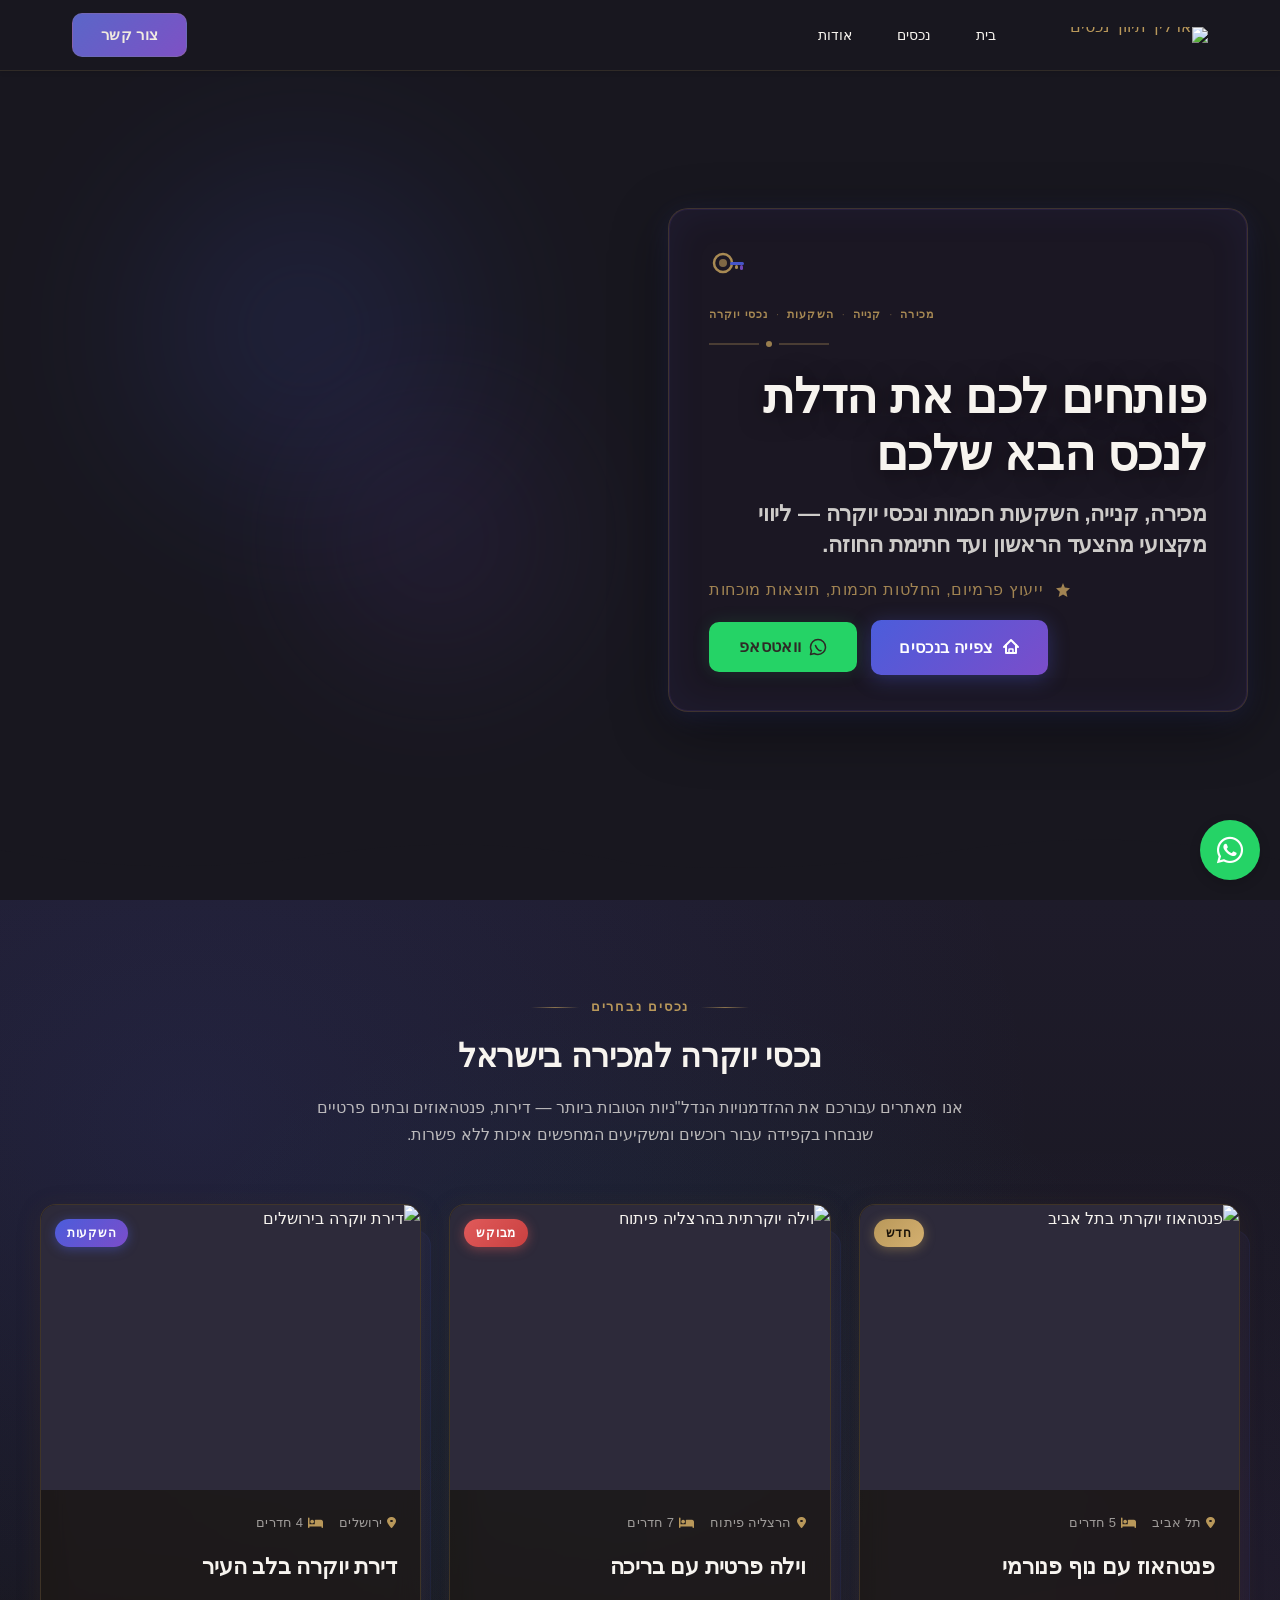
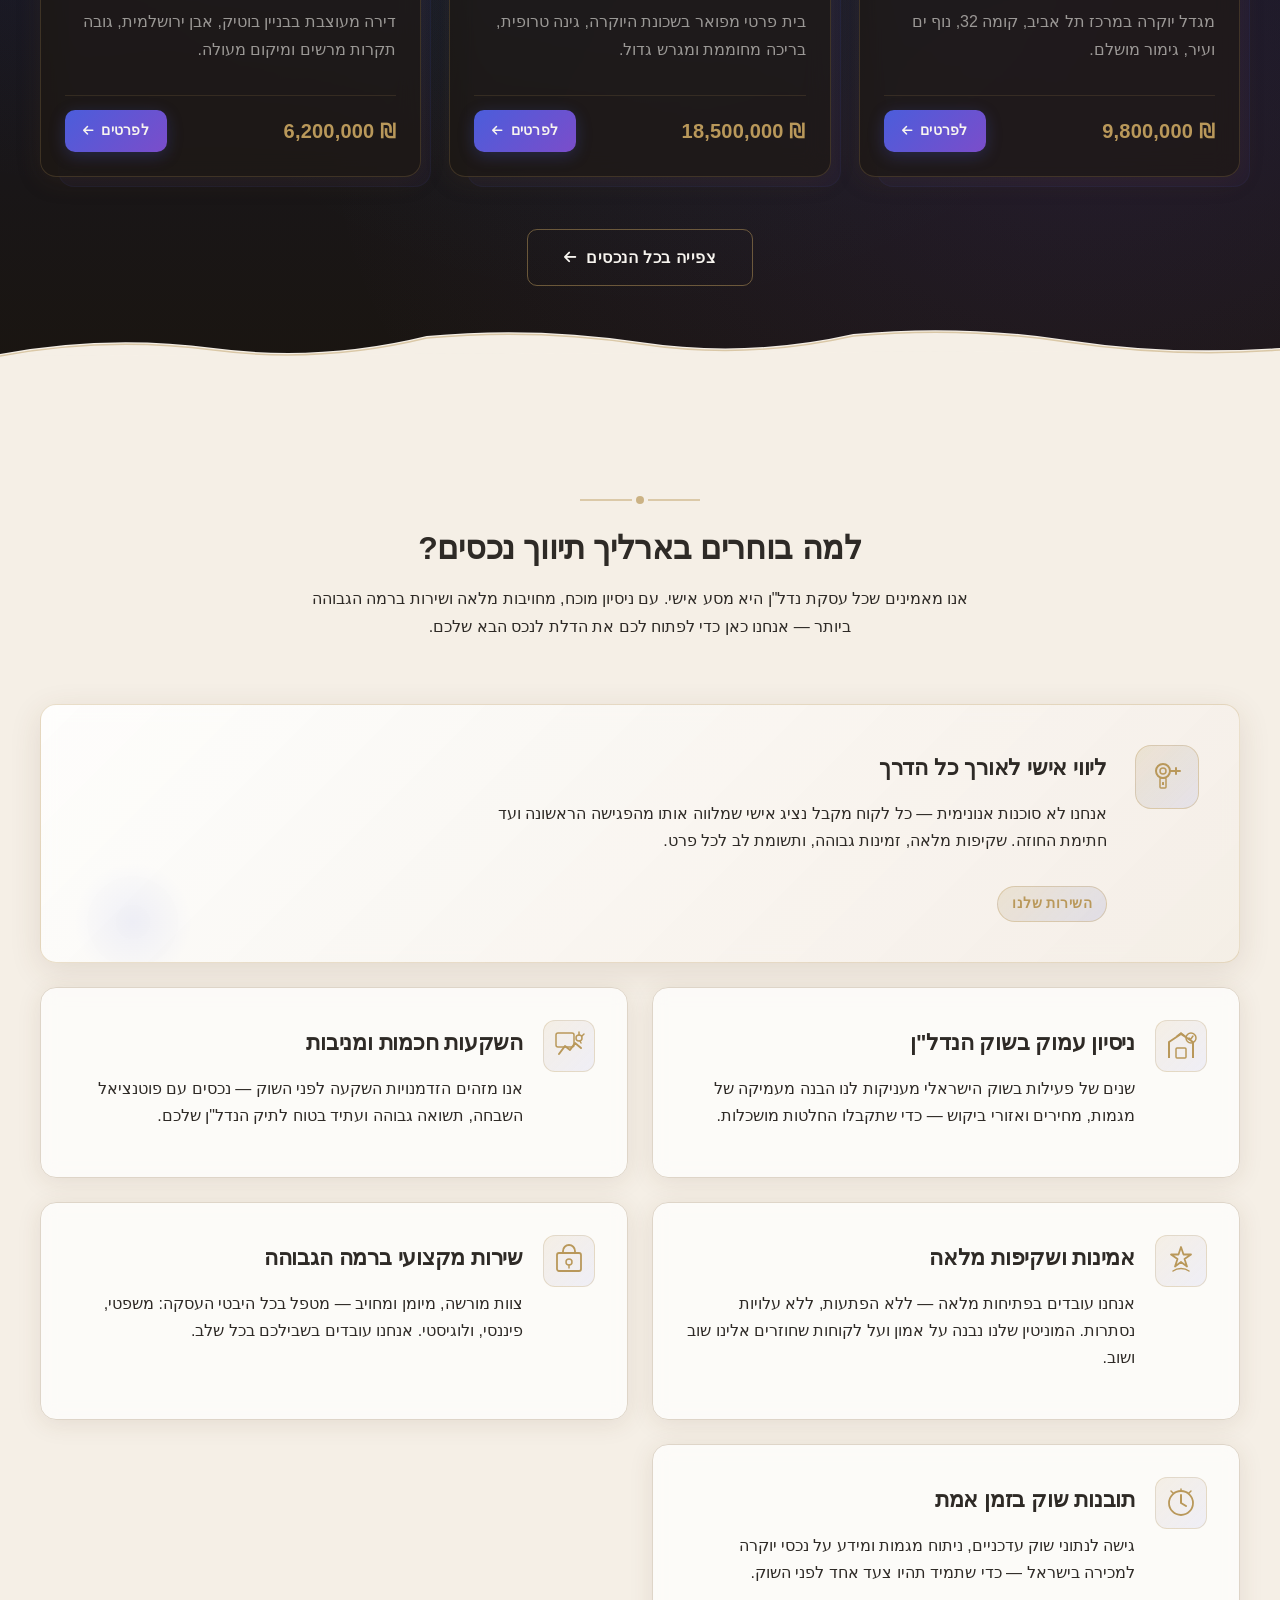
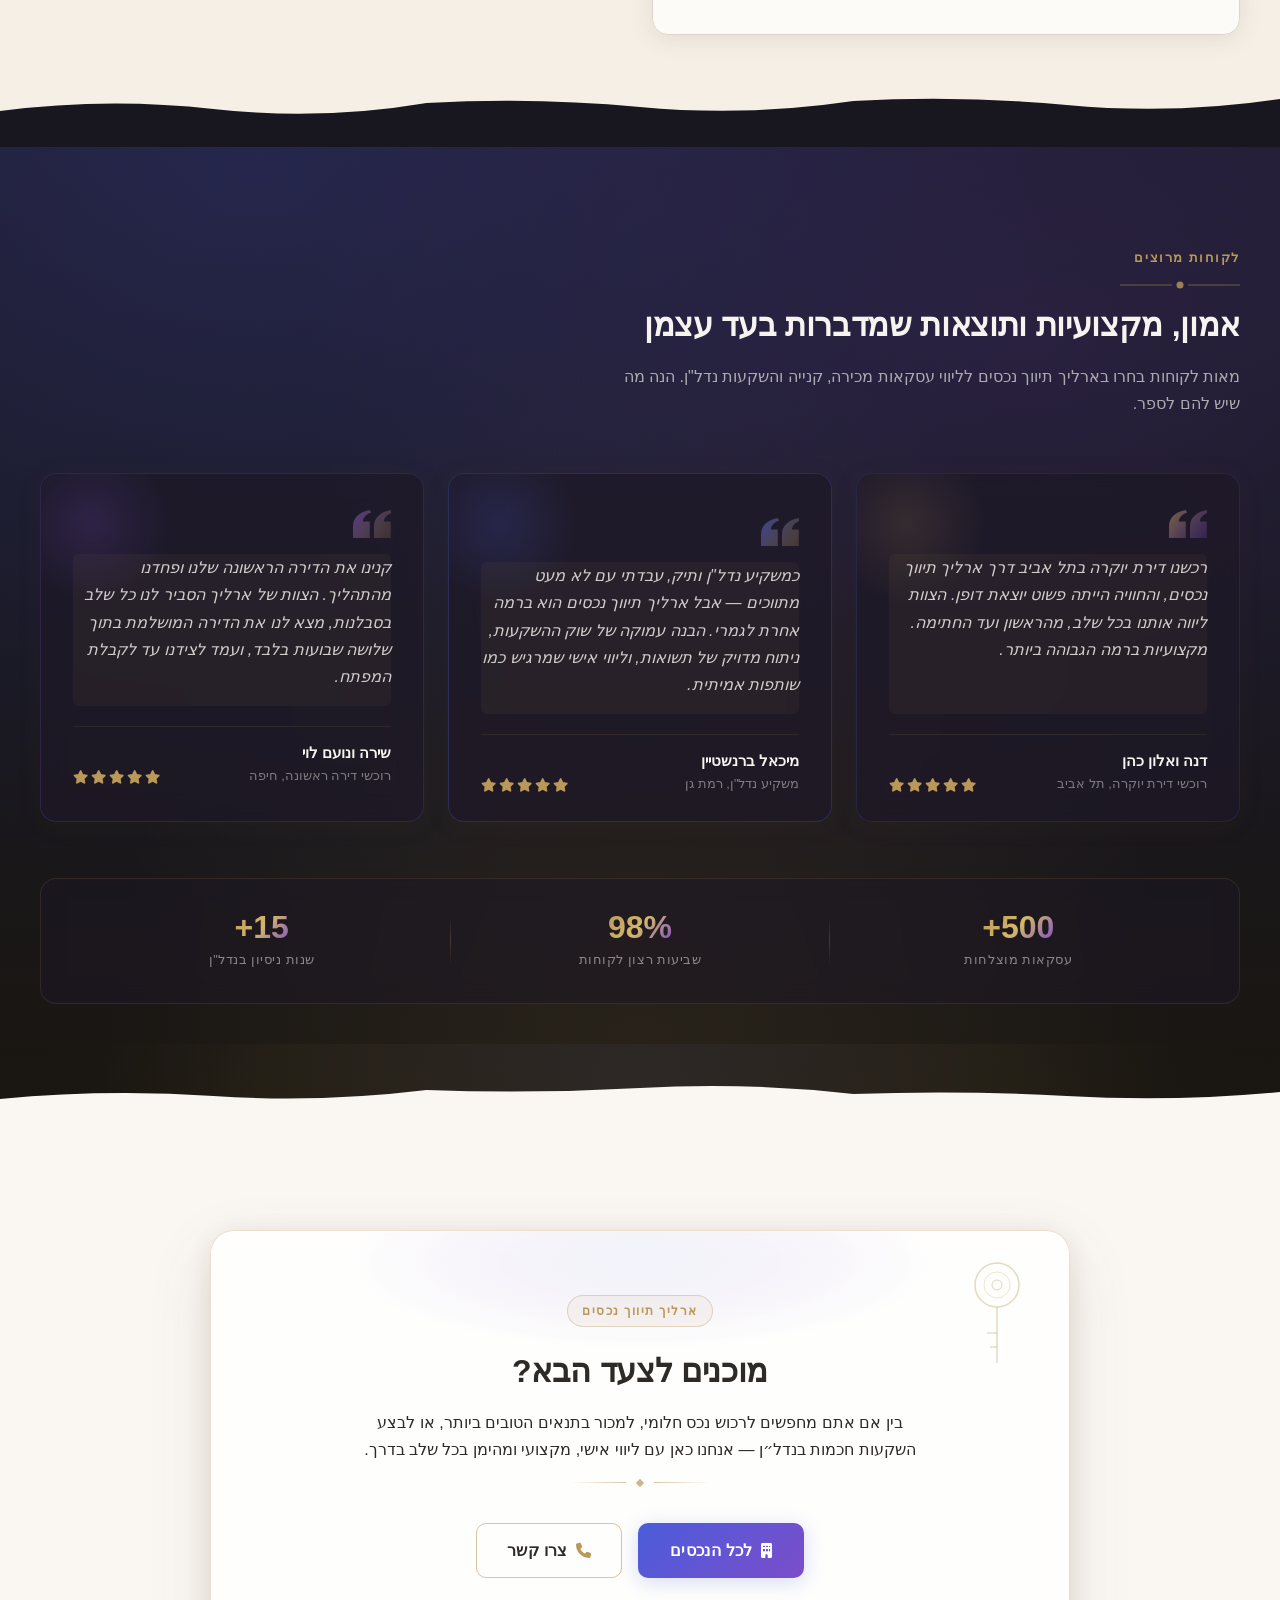
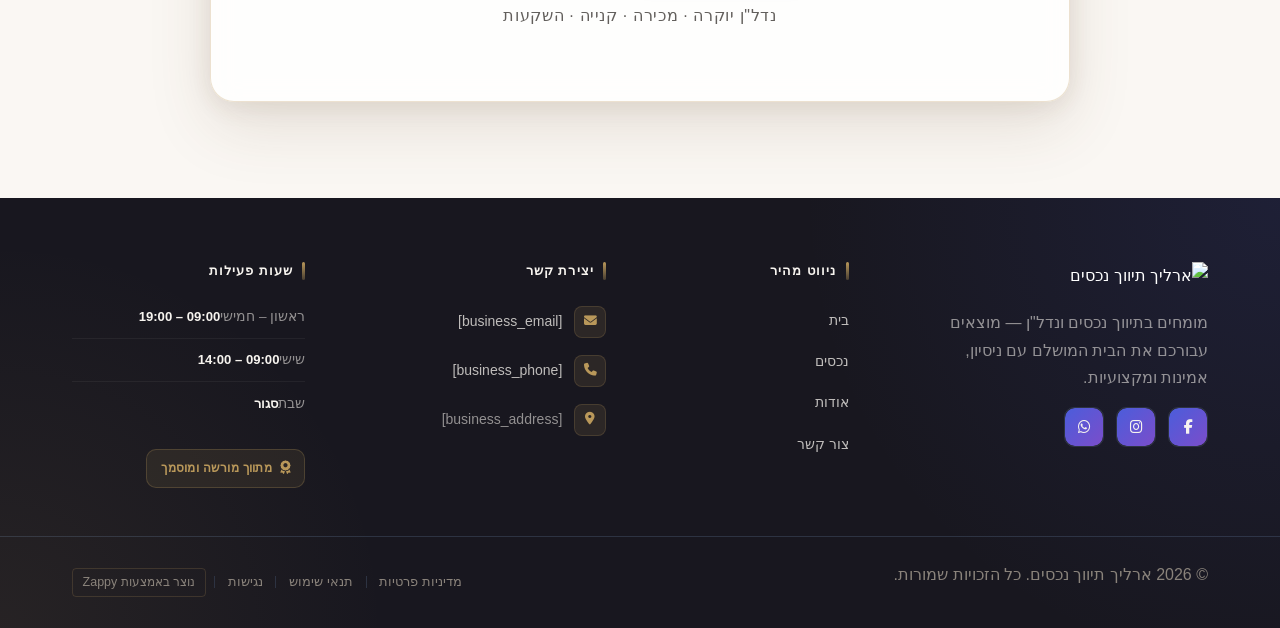
==== commit 2c2ef5b4: "Background sync: Progressive GitHub Sync" ====
--- a/index.html
+++ b/index.html
@@ -766,10 +766,10 @@
 </script>
   
   <main>
-    <section class="index-hero-section" data-layout-spec="בית-hero" dir="rtl" data-hero-type="fullscreen-scrim">
+    <section class="index-hero-section" data-layout-spec="בית-hero" dir="rtl" data-hero-type="fullscreen-scrim" id="index-hero-section">
   <!-- Background Image Layer -->
   <div class="index-hero-bg">
-    <img data-hero-bg="true" data-placeholder="index-hero-image-1" data-context="Luxury modern high-rise apartment tower exterior photographed at dusk with warm golden and blue-purple sky, dramatic cinematic lighting, glass facade reflecting sunset colors, upscale urban real estate, premium property photography, wide angle architectural shot" width="1200" height="700" src="/assets/site-index-hero-image-1.webp" alt="נכס יוקרה מודרני בשעת דמדומים – ארליך תיווך נכסים">
+    <img data-hero-bg="true" data-placeholder="index-hero-image-1" data-context="Luxury modern high-rise apartment tower exterior photographed at dusk with warm golden and blue-purple sky, dramatic cinematic lighting, glass facade reflecting sunset colors, upscale urban real estate, premium property photography, wide angle architectural shot" width="1200" height="700" src="/assets/site-index-hero-image-1.webp" alt="נכס יוקרה מודרני בשעת דמדומים – ארליך תיווך נכסים" data-hero-background="true" data-element-type="image" data-element-id="img-1778080857811-n68yzfhla">
   </div>
 
   <!-- Scrim Overlay -->
@@ -830,7 +830,7 @@
 
       <!-- CTAs -->
       <div class="index-hero-ctas">
-        <a href="#properties" class="index-hero-btn index-hero-btn--primary">
+        <a href="#properties" class="index-hero-btn index-hero-btn--primary" data-element-type="button" data-element-id="btn-1778080857797-oqieslmb0" data-native-element="true">
           <svg data-element-type="icon" data-icon-type="svg" width="18" height="18" viewBox="0 0 18 18" fill="none" xmlns="http://www.w3.org/2000/svg" aria-hidden="true">
             <path d="M2 9L9 2L16 9" stroke="currentColor" stroke-width="2" stroke-linecap="round" stroke-linejoin="round"></path>
             <path d="M4 7V15H14V7" stroke="currentColor" stroke-width="2" stroke-linecap="round" stroke-linejoin="round"></path>
@@ -838,7 +838,7 @@
           </svg>
           צפייה בנכסים
         </a>
-        <a href="https://wa.me/[whatsapp_handle]" target="_blank" rel="noopener noreferrer" class="index-hero-btn index-hero-btn--whatsapp">
+        <a href="0537530310" class="index-hero-btn index-hero-btn--whatsapp btn btn-primary" data-element-type="button" data-element-id="btn-1778080857797-9pie16yav" data-native-element="true" style="outline: none; border-color: rgb(37, 211, 102) !important; color: rgb(255, 255, 255) !important; background-color: rgb(37, 211, 102) !important; background-image: none !important;">
           <svg data-element-type="icon" data-icon-type="svg" width="18" height="18" viewBox="0 0 18 18" fill="none" xmlns="http://www.w3.org/2000/svg" aria-hidden="true">
             <path d="M9 1.5C4.86 1.5 1.5 4.86 1.5 9C1.5 10.38 1.87 11.67 2.52 12.78L1.5 16.5L5.34 15.5C6.42 16.1 7.67 16.5 9 16.5C13.14 16.5 16.5 13.14 16.5 9C16.5 4.86 13.14 1.5 9 1.5Z" stroke="currentColor" stroke-width="1.5" stroke-linecap="round" stroke-linejoin="round"></path>
             <path d="M6.5 7.5C6.5 7.5 7 9.5 9 11.5C11 13.5 12 12.5 12 12.5" stroke="currentColor" stroke-width="1.5" stroke-linecap="round"></path>
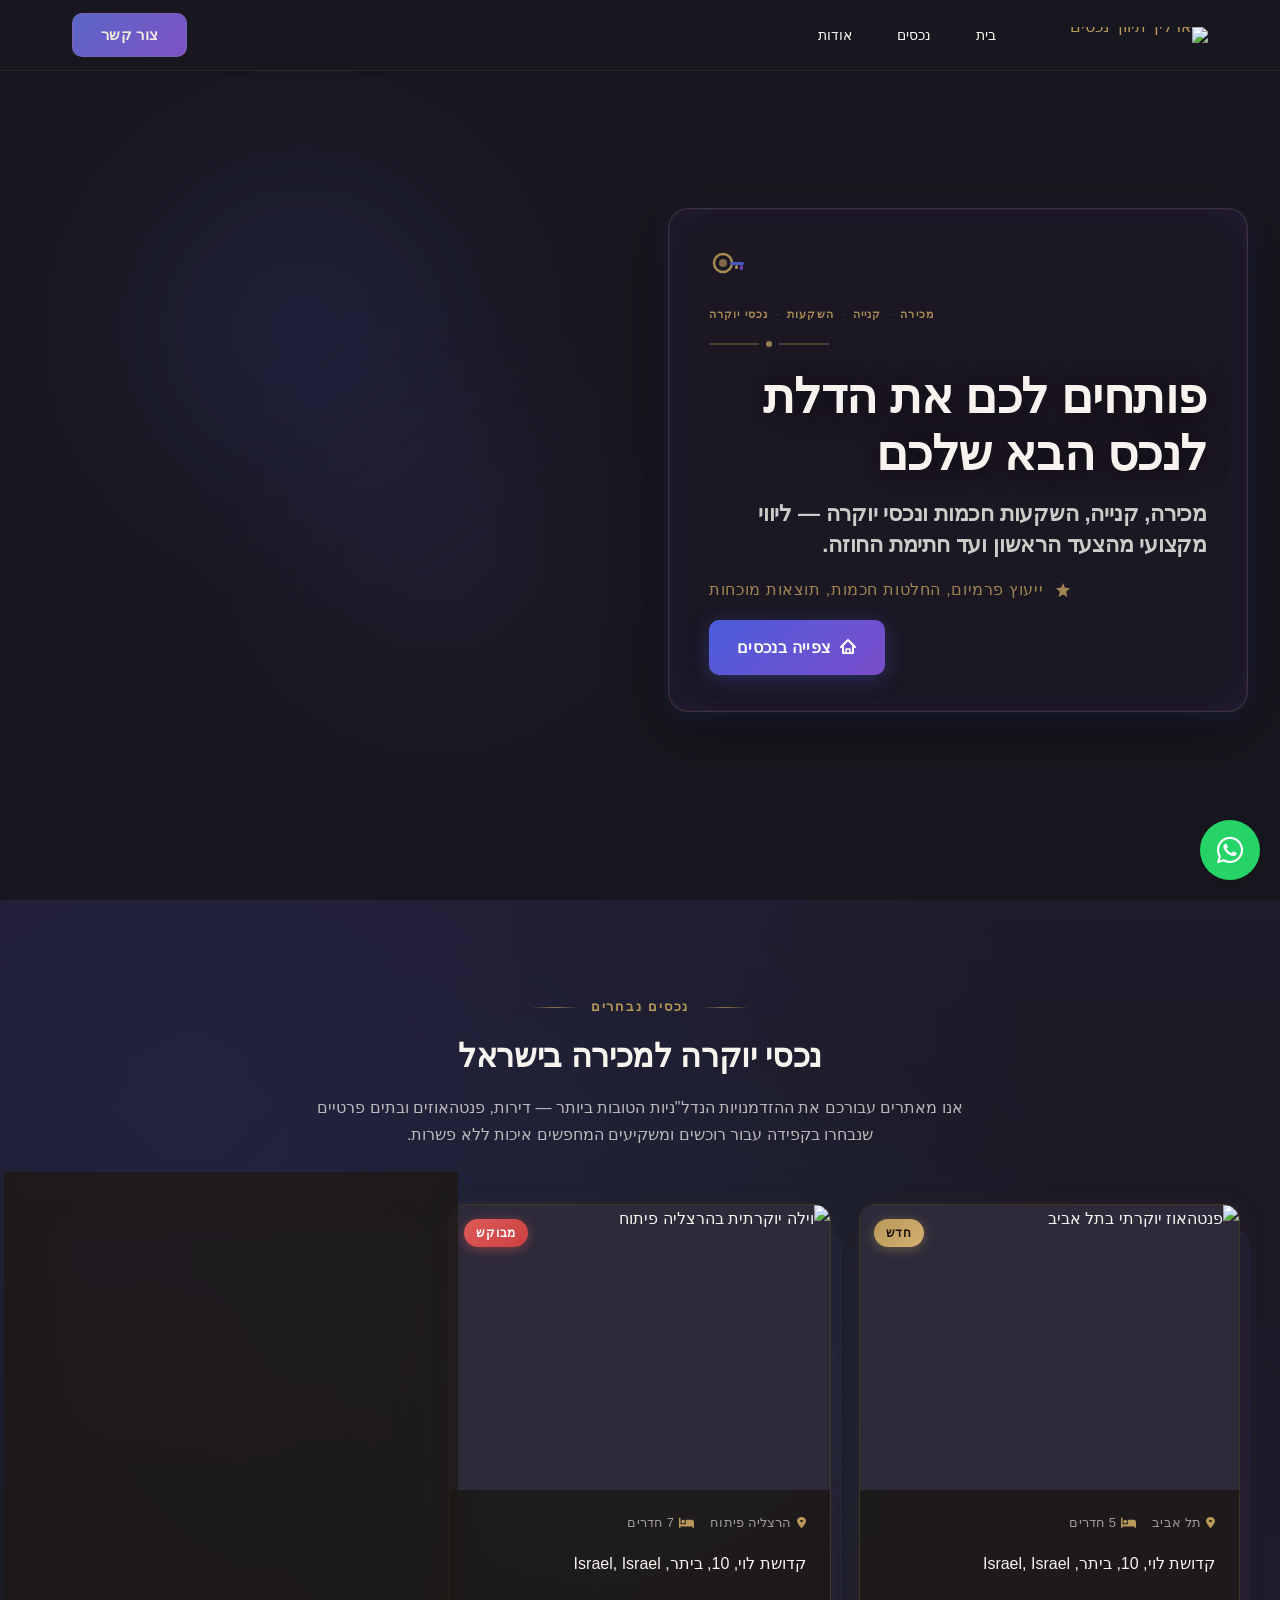
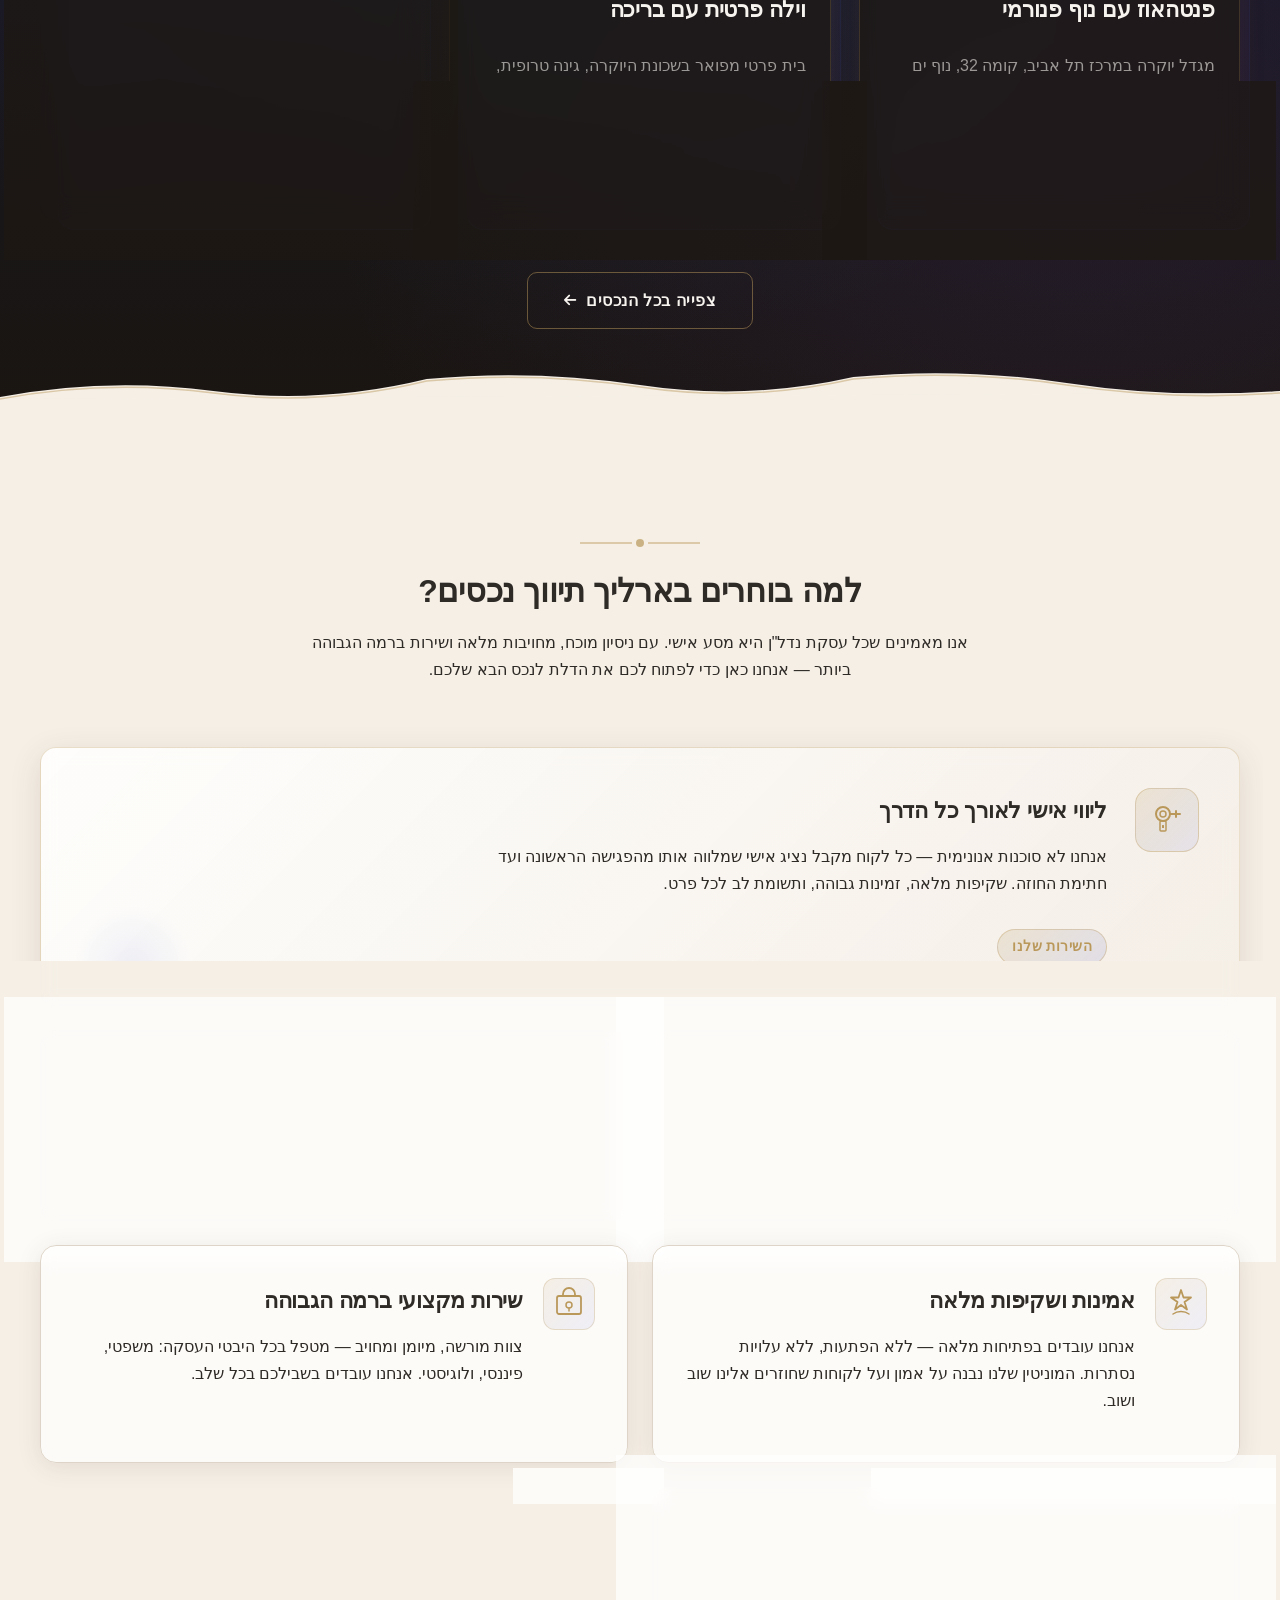
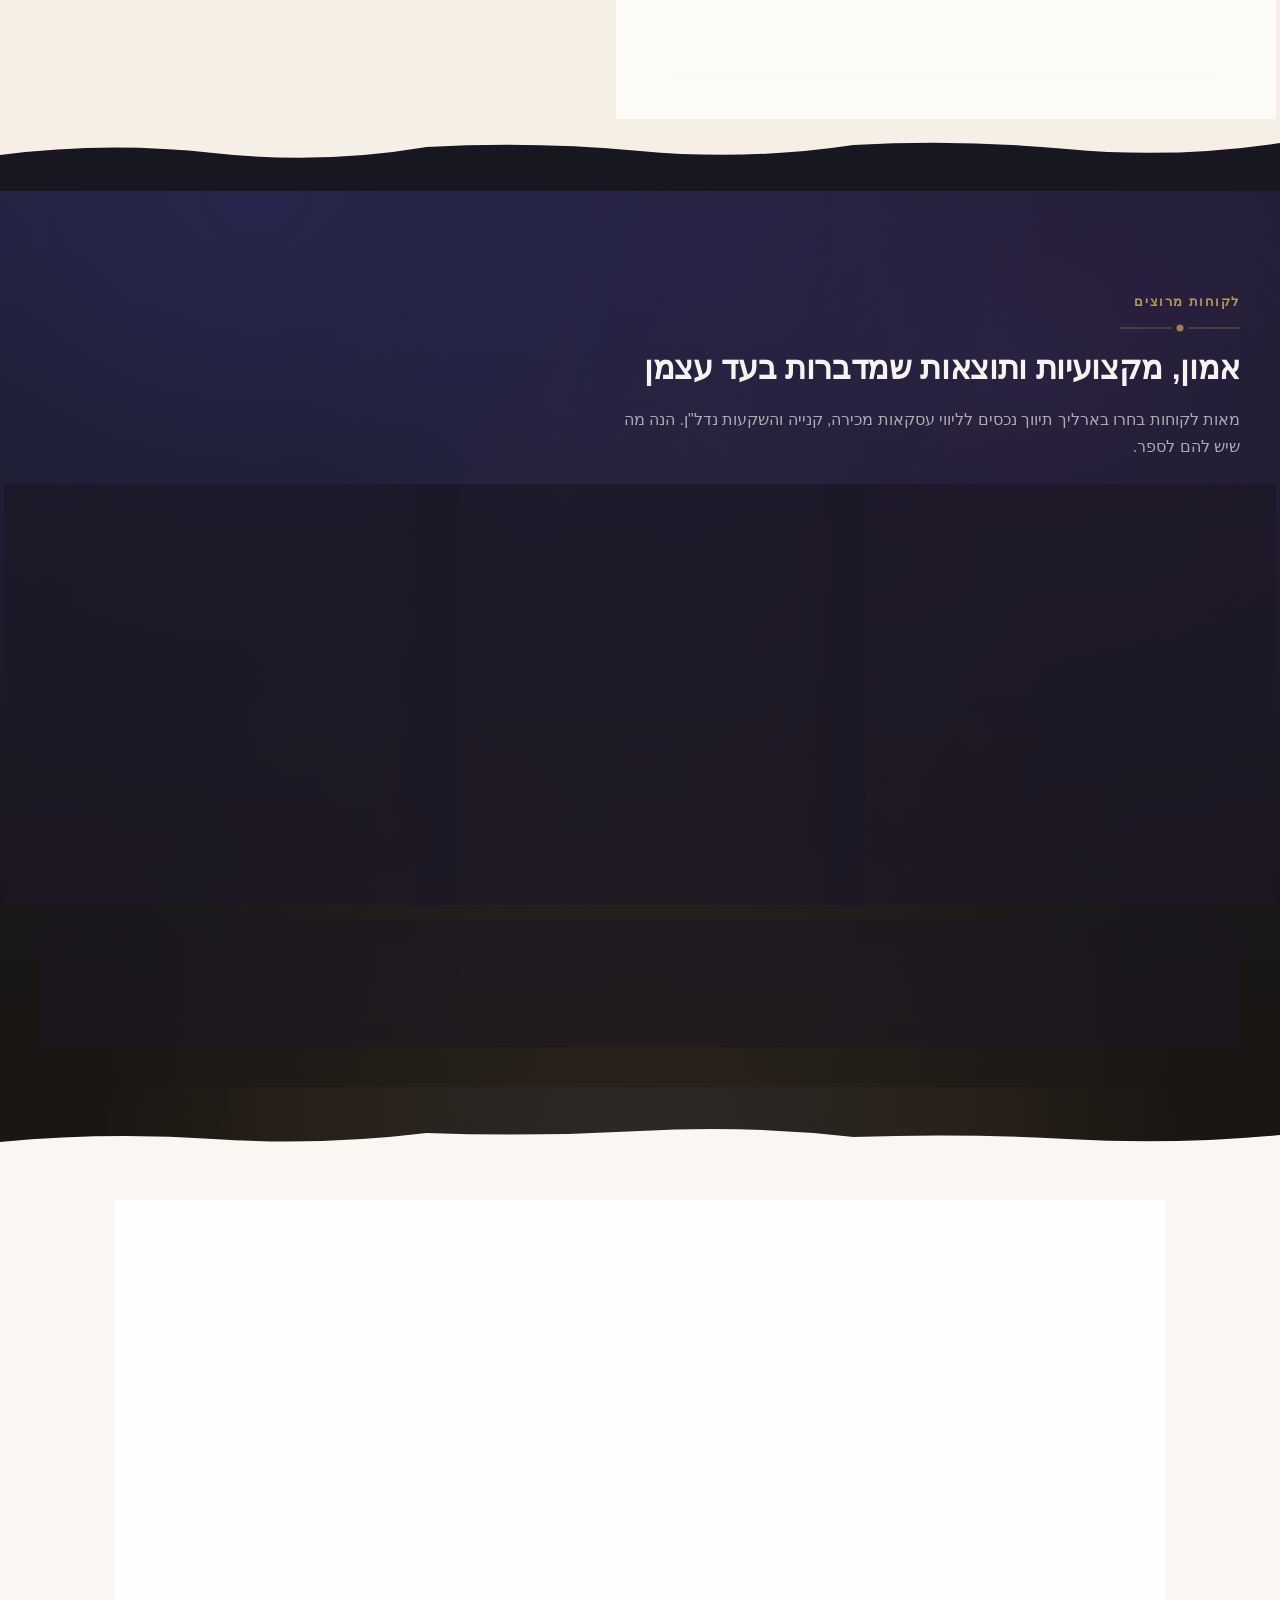
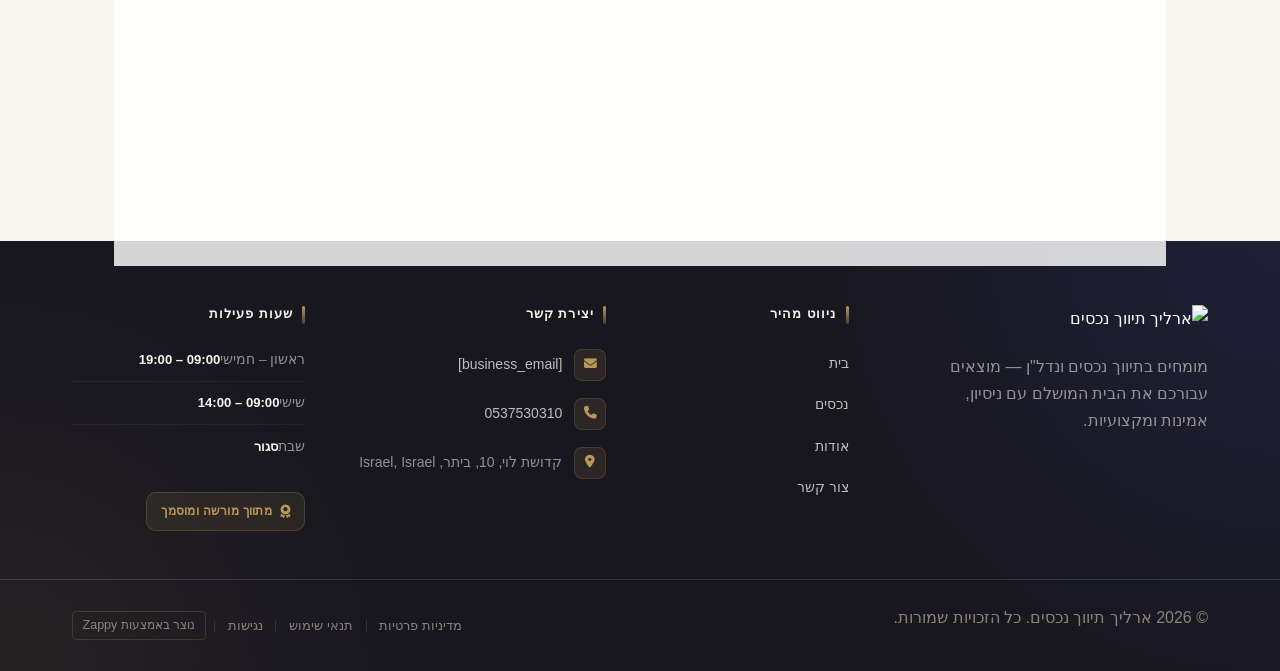
==== commit d997a21a: "Background sync: Progressive GitHub Sync" ====
--- a/index.html
+++ b/index.html
@@ -346,7 +346,7 @@
     </svg>
   </button>
 
-  <button class="phone-header-btn" data-phone="[business_phone]" aria-label="Call">
+  <button class="phone-header-btn" data-phone="0537530310" aria-label="Call">
     <svg width="20" height="20" viewBox="0 0 24 24" fill="currentColor">
       <path d="M22 16.92v3a2 2 0 0 1-2.18 2 19.79 19.79 0 0 1-8.63-3.07 19.5 19.5 0 0 1-6-6 19.79 19.79 0 0 1-3.07-8.67A2 2 0 0 1 4.11 2h3a2 2 0 0 1 2 1.72 12.84 12.84 0 0 0 .7 2.81 2 2 0 0 1-.45 2.11L8.09 9.91a16 16 0 0 0 6 6l1.27-1.27a2 2 0 0 1 2.11-.45 12.84 12.84 0 0 0 2.81.7A2 2 0 0 1 22 16.92z"></path>
     </svg>
@@ -749,7 +749,7 @@
         const phoneLinks = document.querySelectorAll('a[href^="tel:"]');
         const phoneNumber = phoneLinks.length > 0 
           ? phoneLinks[0].getAttribute('href').replace('tel:', '')
-          : '[business_phone]';
+          : '0537530310';
         
         window.location.href = 'tel:' + phoneNumber;
         console.log('[Navbar] Phone button clicked');
@@ -838,7 +838,7 @@
           </svg>
           צפייה בנכסים
         </a>
-        <a href="0537530310" class="index-hero-btn index-hero-btn--whatsapp btn btn-primary" data-element-type="button" data-element-id="btn-1778080857797-9pie16yav" data-native-element="true" style="outline: none; border-color: rgb(37, 211, 102) !important; color: rgb(255, 255, 255) !important; background-color: rgb(37, 211, 102) !important; background-image: none !important;">
+        <a href="#" class="index-hero-btn index-hero-btn--whatsapp btn btn-primary" data-element-type="button" data-element-id="btn-1778080857797-9pie16yav" data-native-element="true" style="outline: none; border-color: rgb(37, 211, 102) !important; color: rgb(255, 255, 255) !important; background-color: rgb(37, 211, 102) !important; background-image: none !important;;display:none !important;">
           <svg data-element-type="icon" data-icon-type="svg" width="18" height="18" viewBox="0 0 18 18" fill="none" xmlns="http://www.w3.org/2000/svg" aria-hidden="true">
             <path d="M9 1.5C4.86 1.5 1.5 4.86 1.5 9C1.5 10.38 1.87 11.67 2.52 12.78L1.5 16.5L5.34 15.5C6.42 16.1 7.67 16.5 9 16.5C13.14 16.5 16.5 13.14 16.5 9C16.5 4.86 13.14 1.5 9 1.5Z" stroke="currentColor" stroke-width="1.5" stroke-linecap="round" stroke-linejoin="round"></path>
             <path d="M6.5 7.5C6.5 7.5 7 9.5 9 11.5C11 13.5 12 12.5 12 12.5" stroke="currentColor" stroke-width="1.5" stroke-linecap="round"></path>
@@ -894,7 +894,7 @@
             <div class="index-showcase-card-meta-row">
               <span class="index-showcase-card-city"><i class="fa-solid fa-location-dot" aria-hidden="true"></i> תל אביב</span>
               <span class="index-showcase-card-rooms"><i class="fa-solid fa-bed" aria-hidden="true"></i> 5 חדרים</span>
-            </div>
+             קדושת לוי, 10, ביתר, Israel, Israel</div>
             <h3 class="index-showcase-card-title">פנטהאוז עם נוף פנורמי</h3>
             <p class="index-showcase-card-desc">מגדל יוקרה במרכז תל אביב, קומה 32, נוף ים ועיר, גימור מושלם.</p>
             <div class="index-showcase-card-footer">
@@ -920,7 +920,7 @@
             <div class="index-showcase-card-meta-row">
               <span class="index-showcase-card-city"><i class="fa-solid fa-location-dot" aria-hidden="true"></i> הרצליה פיתוח</span>
               <span class="index-showcase-card-rooms"><i class="fa-solid fa-bed" aria-hidden="true"></i> 7 חדרים</span>
-            </div>
+             קדושת לוי, 10, ביתר, Israel, Israel</div>
             <h3 class="index-showcase-card-title">וילה פרטית עם בריכה</h3>
             <p class="index-showcase-card-desc">בית פרטי מפואר בשכונת היוקרה, גינה טרופית, בריכה מחוממת ומגרש גדול.</p>
             <div class="index-showcase-card-footer">
@@ -946,7 +946,7 @@
             <div class="index-showcase-card-meta-row">
               <span class="index-showcase-card-city"><i class="fa-solid fa-location-dot" aria-hidden="true"></i> ירושלים</span>
               <span class="index-showcase-card-rooms"><i class="fa-solid fa-bed" aria-hidden="true"></i> 4 חדרים</span>
-            </div>
+             קדושת לוי, 10, ביתר, Israel, Israel</div>
             <h3 class="index-showcase-card-title">דירת יוקרה בלב העיר</h3>
             <p class="index-showcase-card-desc">דירה מעוצבת בבניין בוטיק, אבן ירושלמית, גובה תקרות מרשים ומיקום מעולה.</p>
             <div class="index-showcase-card-footer">
@@ -1325,9 +1325,9 @@
           </div>
           <p class="footer-tagline">מומחים בתיווך נכסים ונדל"ן — מוצאים עבורכם את הבית המושלם עם ניסיון, אמינות ומקצועיות.</p>
           <div class="footer-social">
-            <a href="[facebook_handle]" aria-label="Facebook"><i class="fab fa-facebook-f"></i></a>
-            <a href="[instagram_handle]" aria-label="Instagram"><i class="fab fa-instagram"></i></a>
-            <a href="[whatsapp_handle]" aria-label="WhatsApp"><i class="fab fa-whatsapp"></i></a>
+            <a href="#" aria-label="Facebook" style="display:none !important;"><i class="fab fa-facebook-f"></i></a>
+            <a href="#" aria-label="Instagram" style="display:none !important;"><i class="fab fa-instagram"></i></a>
+            <a href="#" aria-label="WhatsApp" style="display:none !important;"><i class="fab fa-whatsapp"></i></a>
           </div>
         </div>
 
@@ -1352,10 +1352,10 @@
             </li>
             <li>
               <span class="contact-icon"><i class="fas fa-phone"></i></span>
-              <span class="contact-text"><a href="tel:[business_phone]">[business_phone]</a></span>
+              <span class="contact-text"><a href="tel:0537530310">0537530310</a></span>
             </li>
-            <li><a href="/"><span class="contact-icon"><i class="fas fa-map-marker-alt"></i></span>
-              <span class="contact-text">[business_address]</span></a></li>
+            <li><a href="/" style="display:flex;align-items:flex-start;gap:inherit"><span class="contact-icon"><i class="fas fa-map-marker-alt"></i></span>
+              <span class="contact-text">קדושת לוי, 10, ביתר, Israel, Israel</span></a></li>
           </ul>
         </div>
 
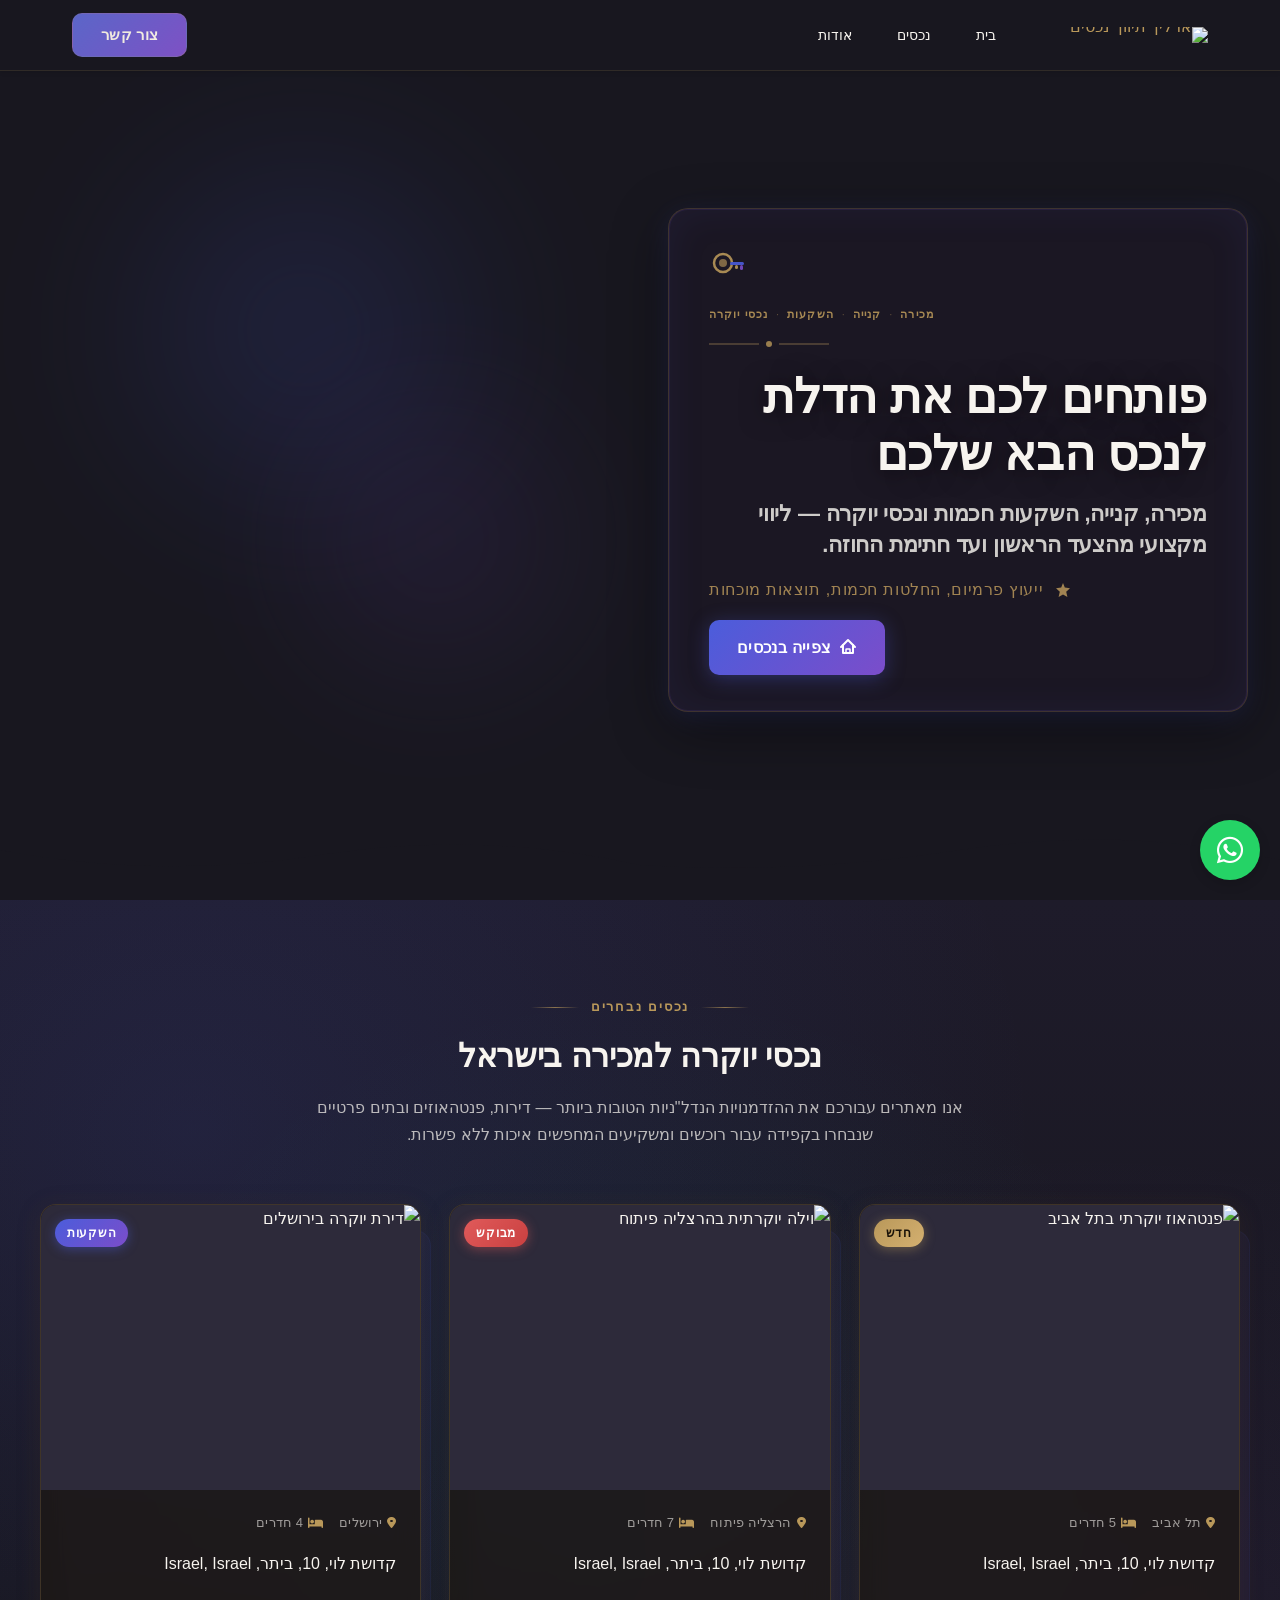
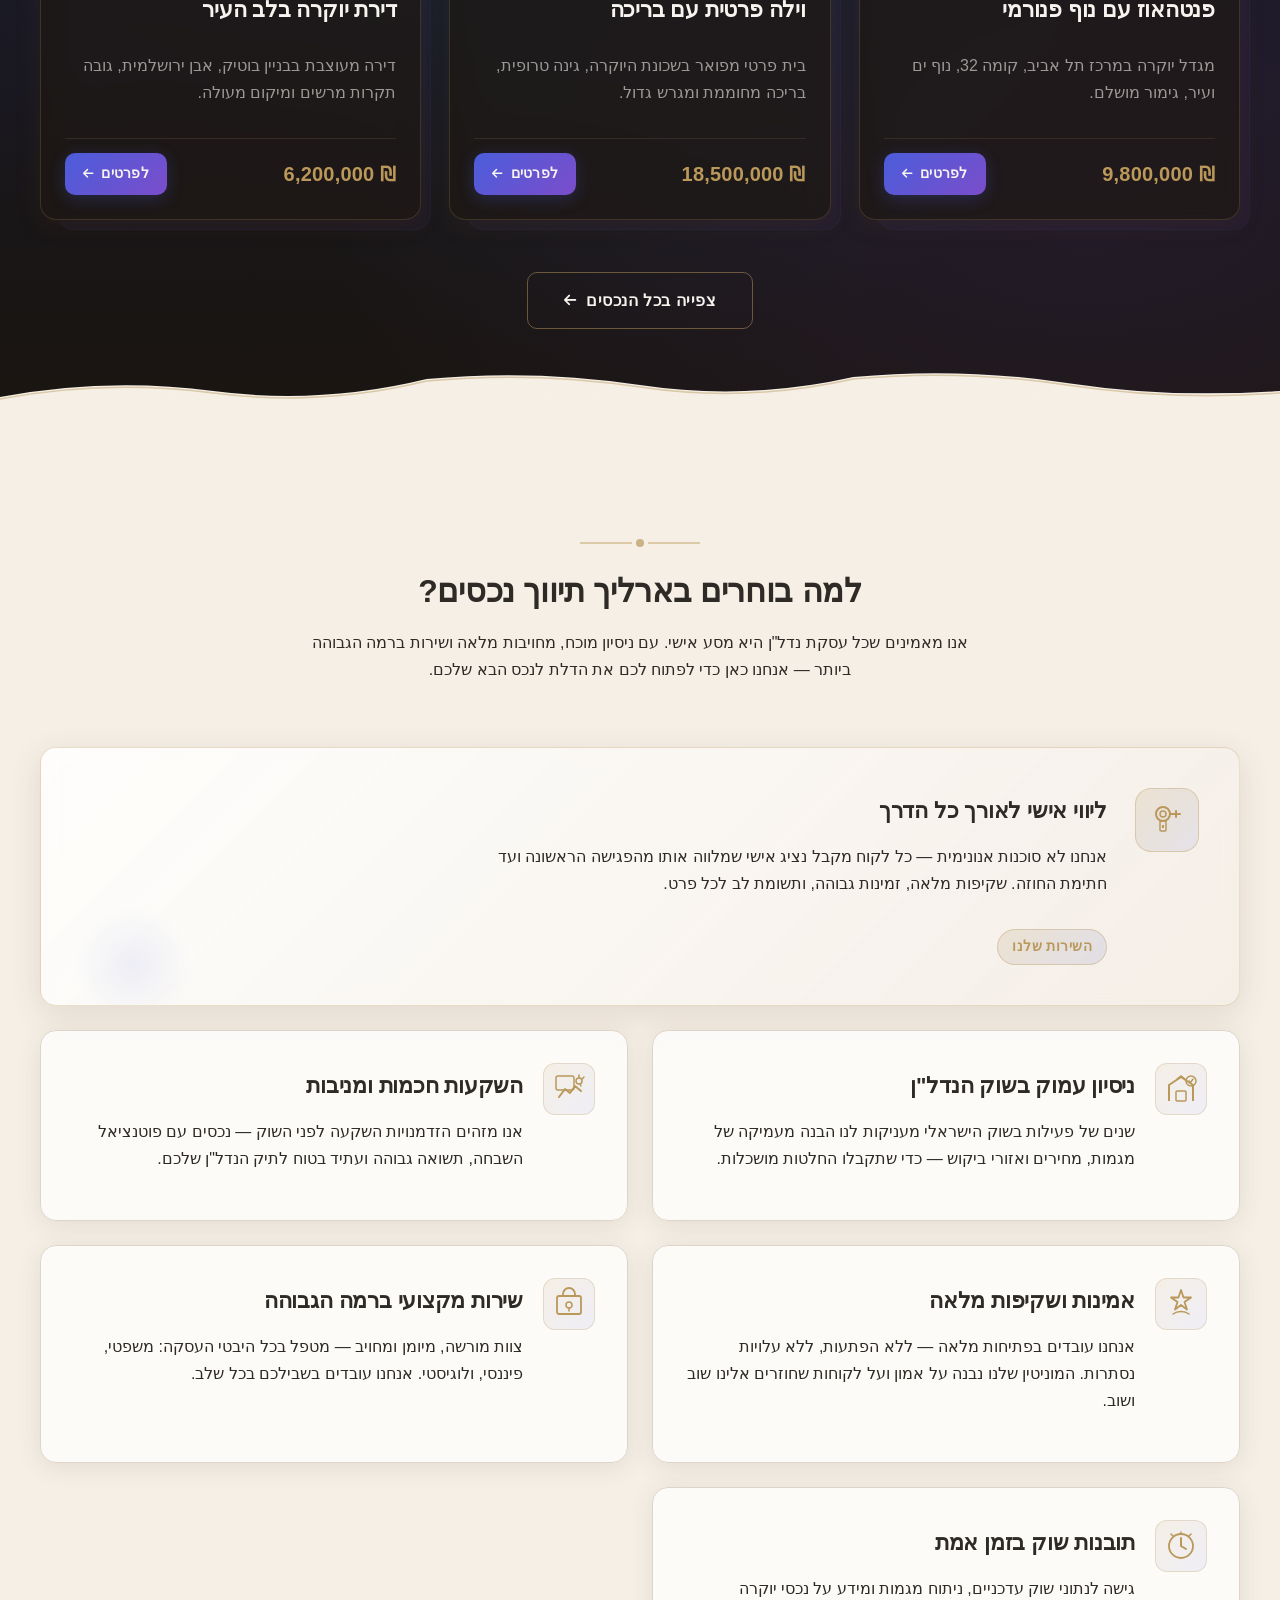
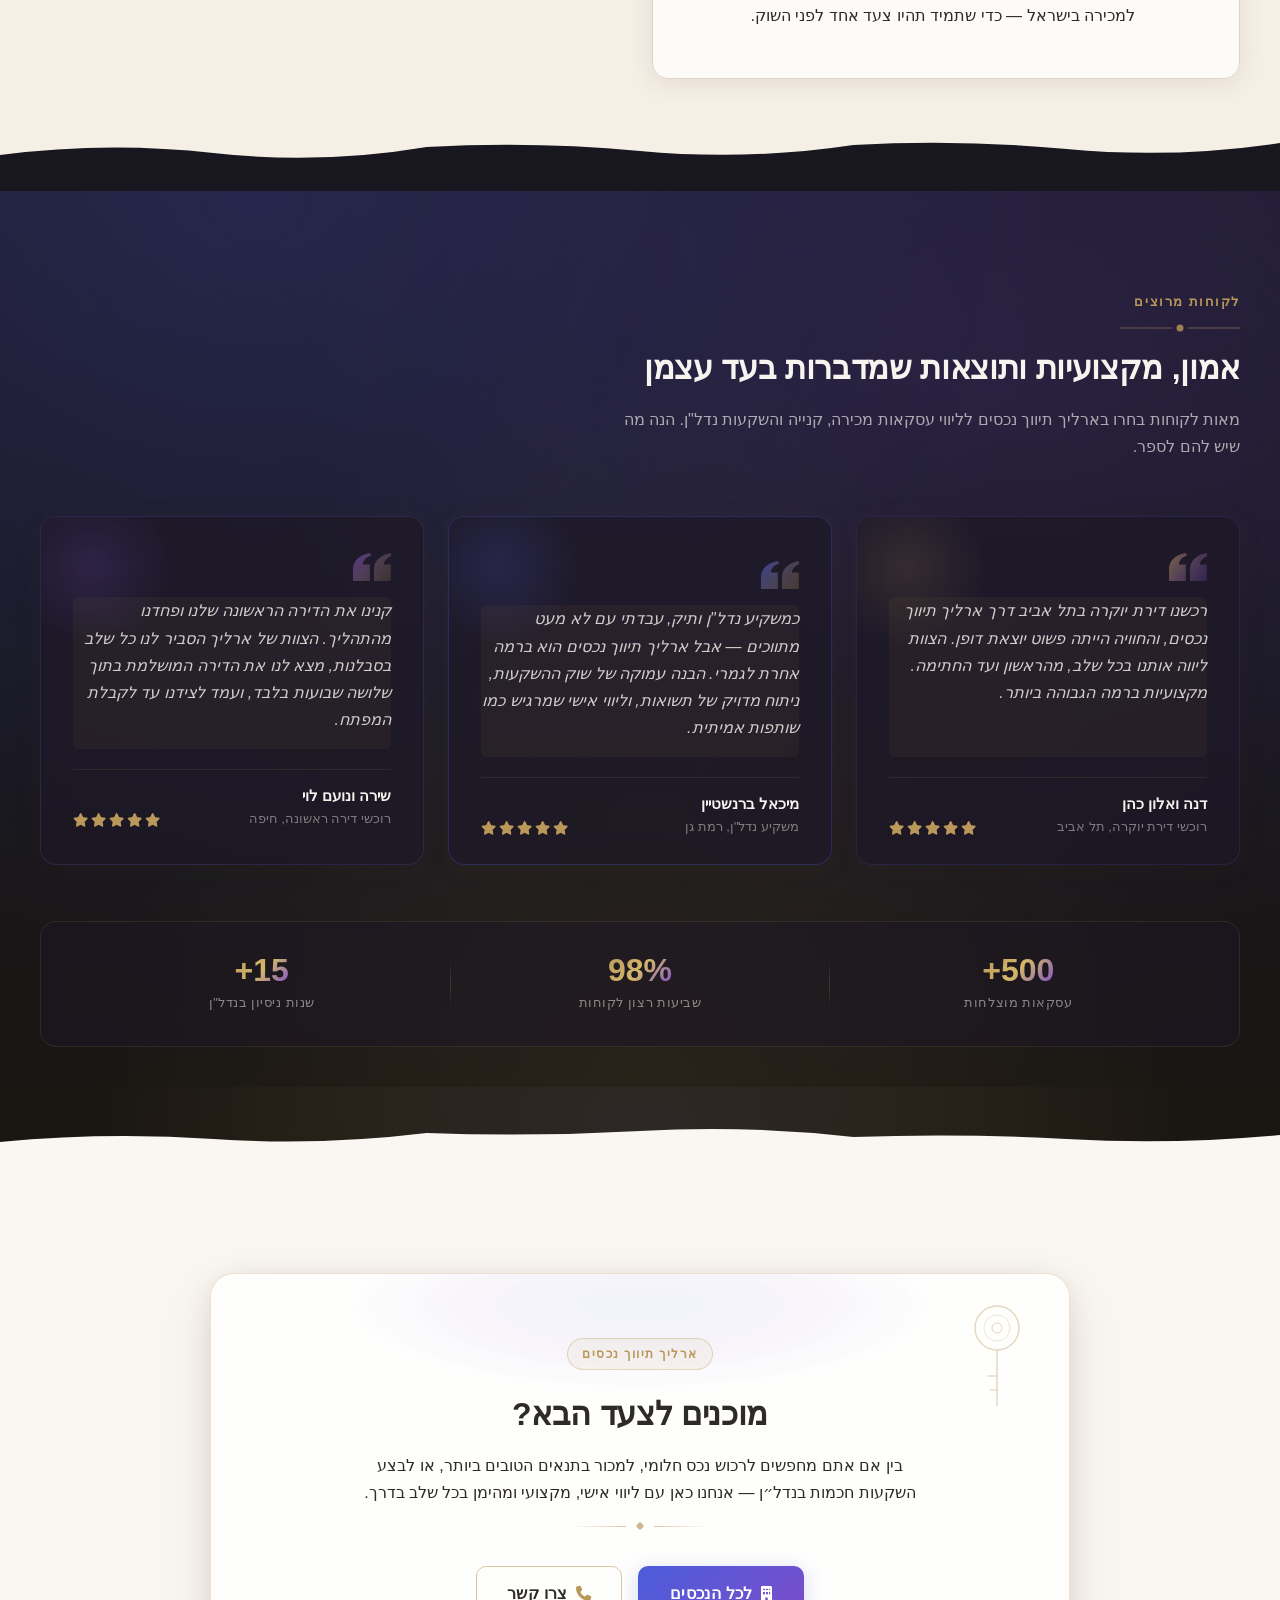
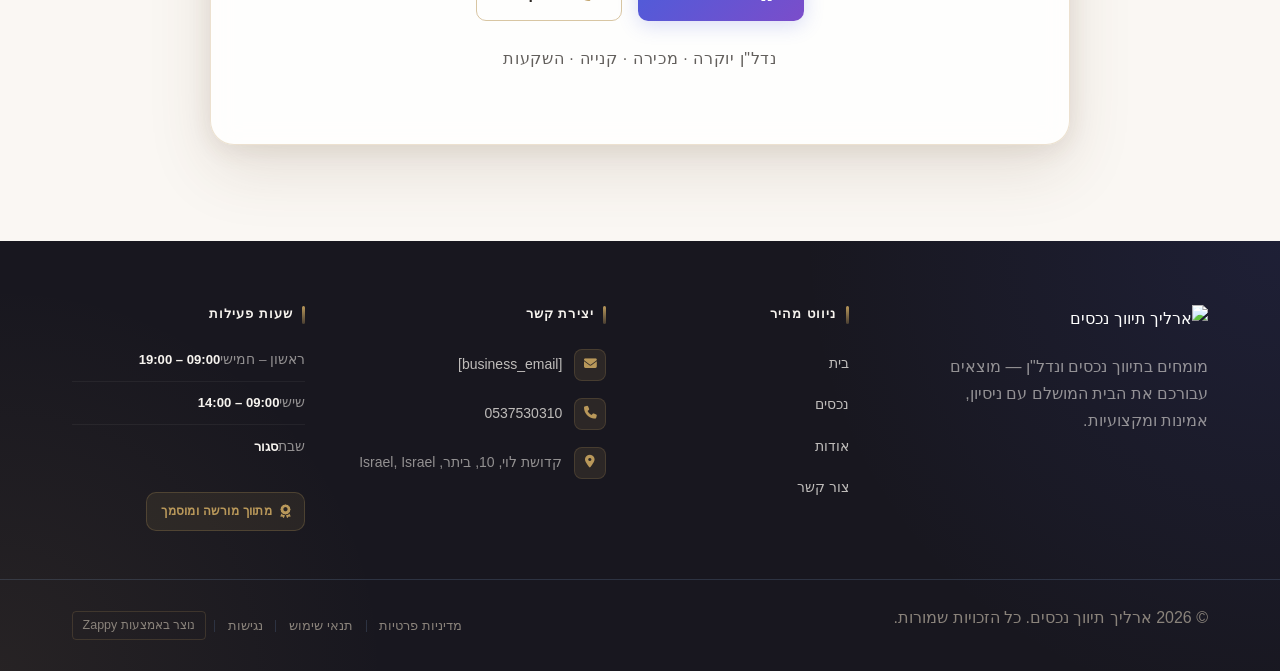
==== commit 26147e91: "Publish: Full site sync" ====
--- a/index.html
+++ b/index.html
@@ -893,8 +893,7 @@
           <div class="index-showcase-card-body">
             <div class="index-showcase-card-meta-row">
               <span class="index-showcase-card-city"><i class="fa-solid fa-location-dot" aria-hidden="true"></i> תל אביב</span>
-              <span class="index-showcase-card-rooms"><i class="fa-solid fa-bed" aria-hidden="true"></i> 5 חדרים</span>
-             קדושת לוי, 10, ביתר, Israel, Israel</div>
+              <span class="index-showcase-card-rooms"><i class="fa-solid fa-bed" aria-hidden="true"></i> 5 חדרים</span>קדושת לוי, 10, ביתר, Israel, Israel</div>
             <h3 class="index-showcase-card-title">פנטהאוז עם נוף פנורמי</h3>
             <p class="index-showcase-card-desc">מגדל יוקרה במרכז תל אביב, קומה 32, נוף ים ועיר, גימור מושלם.</p>
             <div class="index-showcase-card-footer">
@@ -919,8 +918,7 @@
           <div class="index-showcase-card-body">
             <div class="index-showcase-card-meta-row">
               <span class="index-showcase-card-city"><i class="fa-solid fa-location-dot" aria-hidden="true"></i> הרצליה פיתוח</span>
-              <span class="index-showcase-card-rooms"><i class="fa-solid fa-bed" aria-hidden="true"></i> 7 חדרים</span>
-             קדושת לוי, 10, ביתר, Israel, Israel</div>
+              <span class="index-showcase-card-rooms"><i class="fa-solid fa-bed" aria-hidden="true"></i> 7 חדרים</span>קדושת לוי, 10, ביתר, Israel, Israel</div>
             <h3 class="index-showcase-card-title">וילה פרטית עם בריכה</h3>
             <p class="index-showcase-card-desc">בית פרטי מפואר בשכונת היוקרה, גינה טרופית, בריכה מחוממת ומגרש גדול.</p>
             <div class="index-showcase-card-footer">
@@ -945,8 +943,7 @@
           <div class="index-showcase-card-body">
             <div class="index-showcase-card-meta-row">
               <span class="index-showcase-card-city"><i class="fa-solid fa-location-dot" aria-hidden="true"></i> ירושלים</span>
-              <span class="index-showcase-card-rooms"><i class="fa-solid fa-bed" aria-hidden="true"></i> 4 חדרים</span>
-             קדושת לוי, 10, ביתר, Israel, Israel</div>
+              <span class="index-showcase-card-rooms"><i class="fa-solid fa-bed" aria-hidden="true"></i> 4 חדרים</span>קדושת לוי, 10, ביתר, Israel, Israel</div>
             <h3 class="index-showcase-card-title">דירת יוקרה בלב העיר</h3>
             <p class="index-showcase-card-desc">דירה מעוצבת בבניין בוטיק, אבן ירושלמית, גובה תקרות מרשים ומיקום מעולה.</p>
             <div class="index-showcase-card-footer">
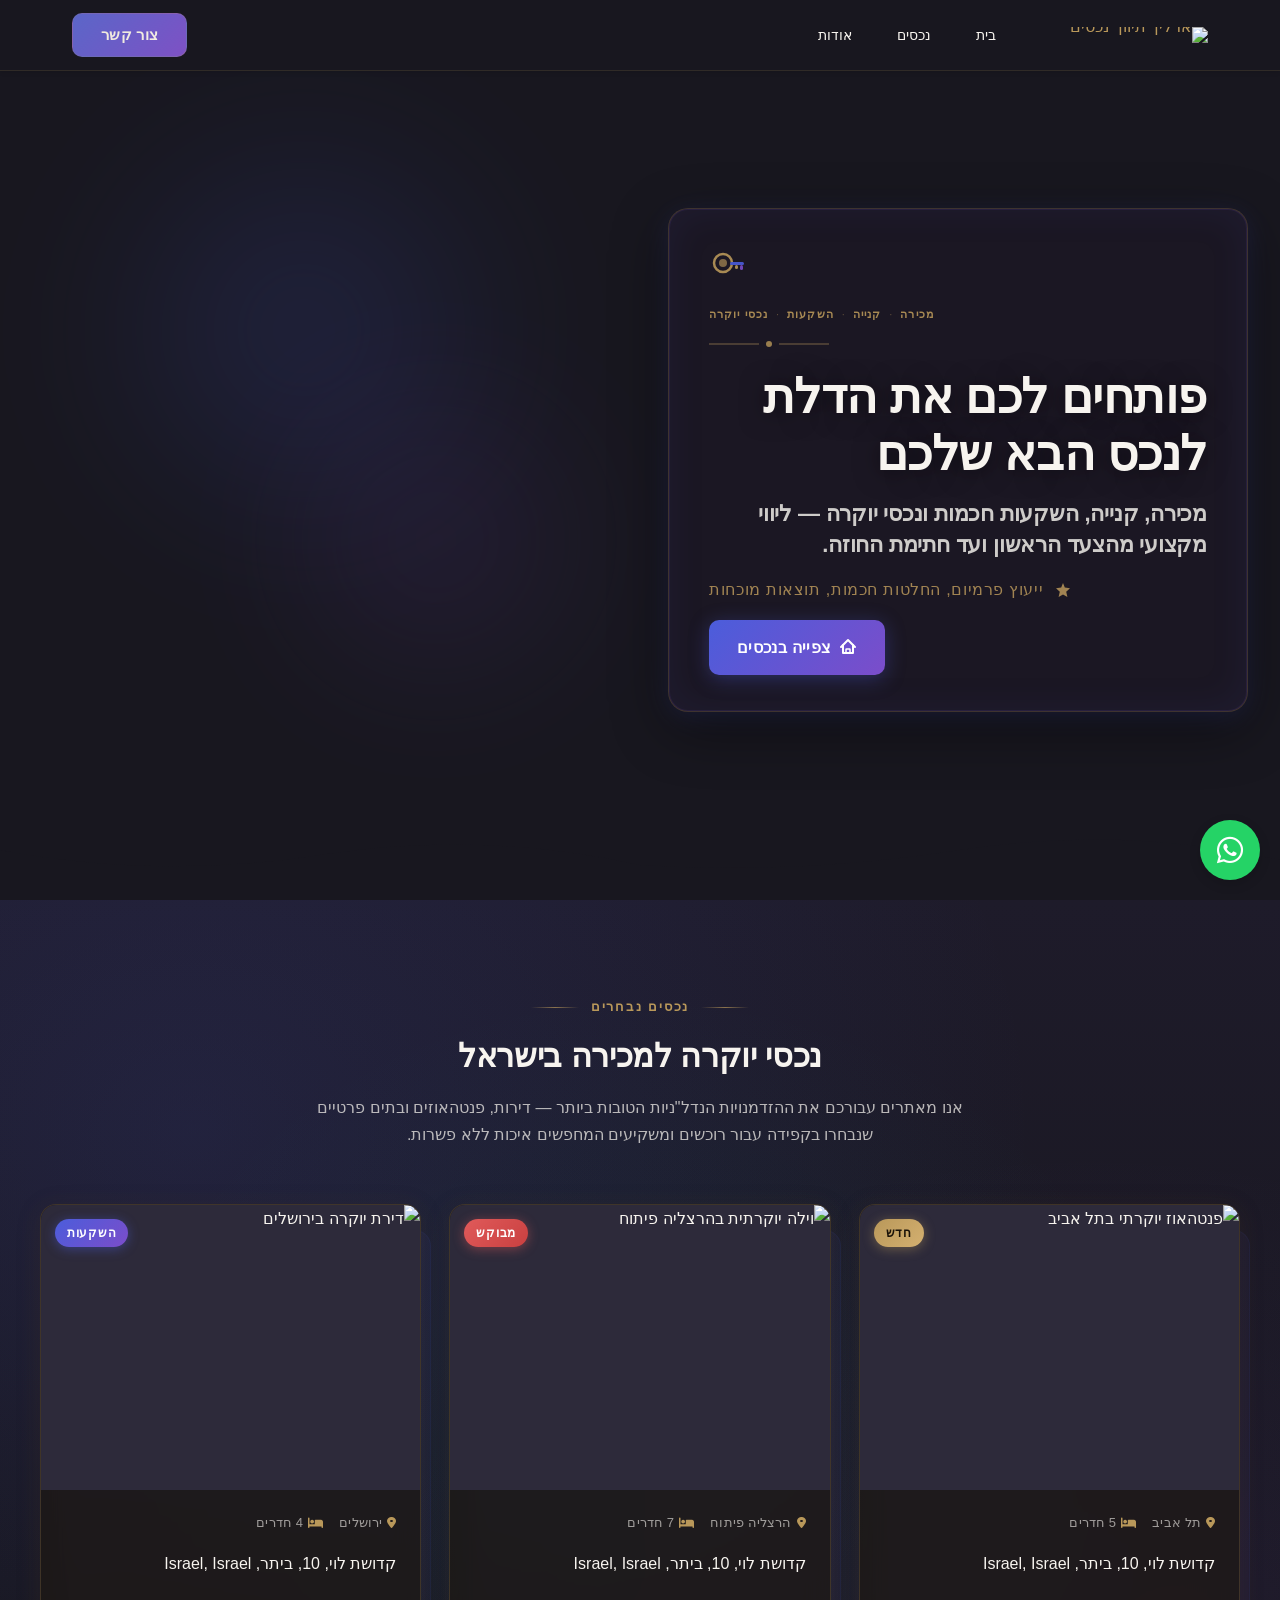
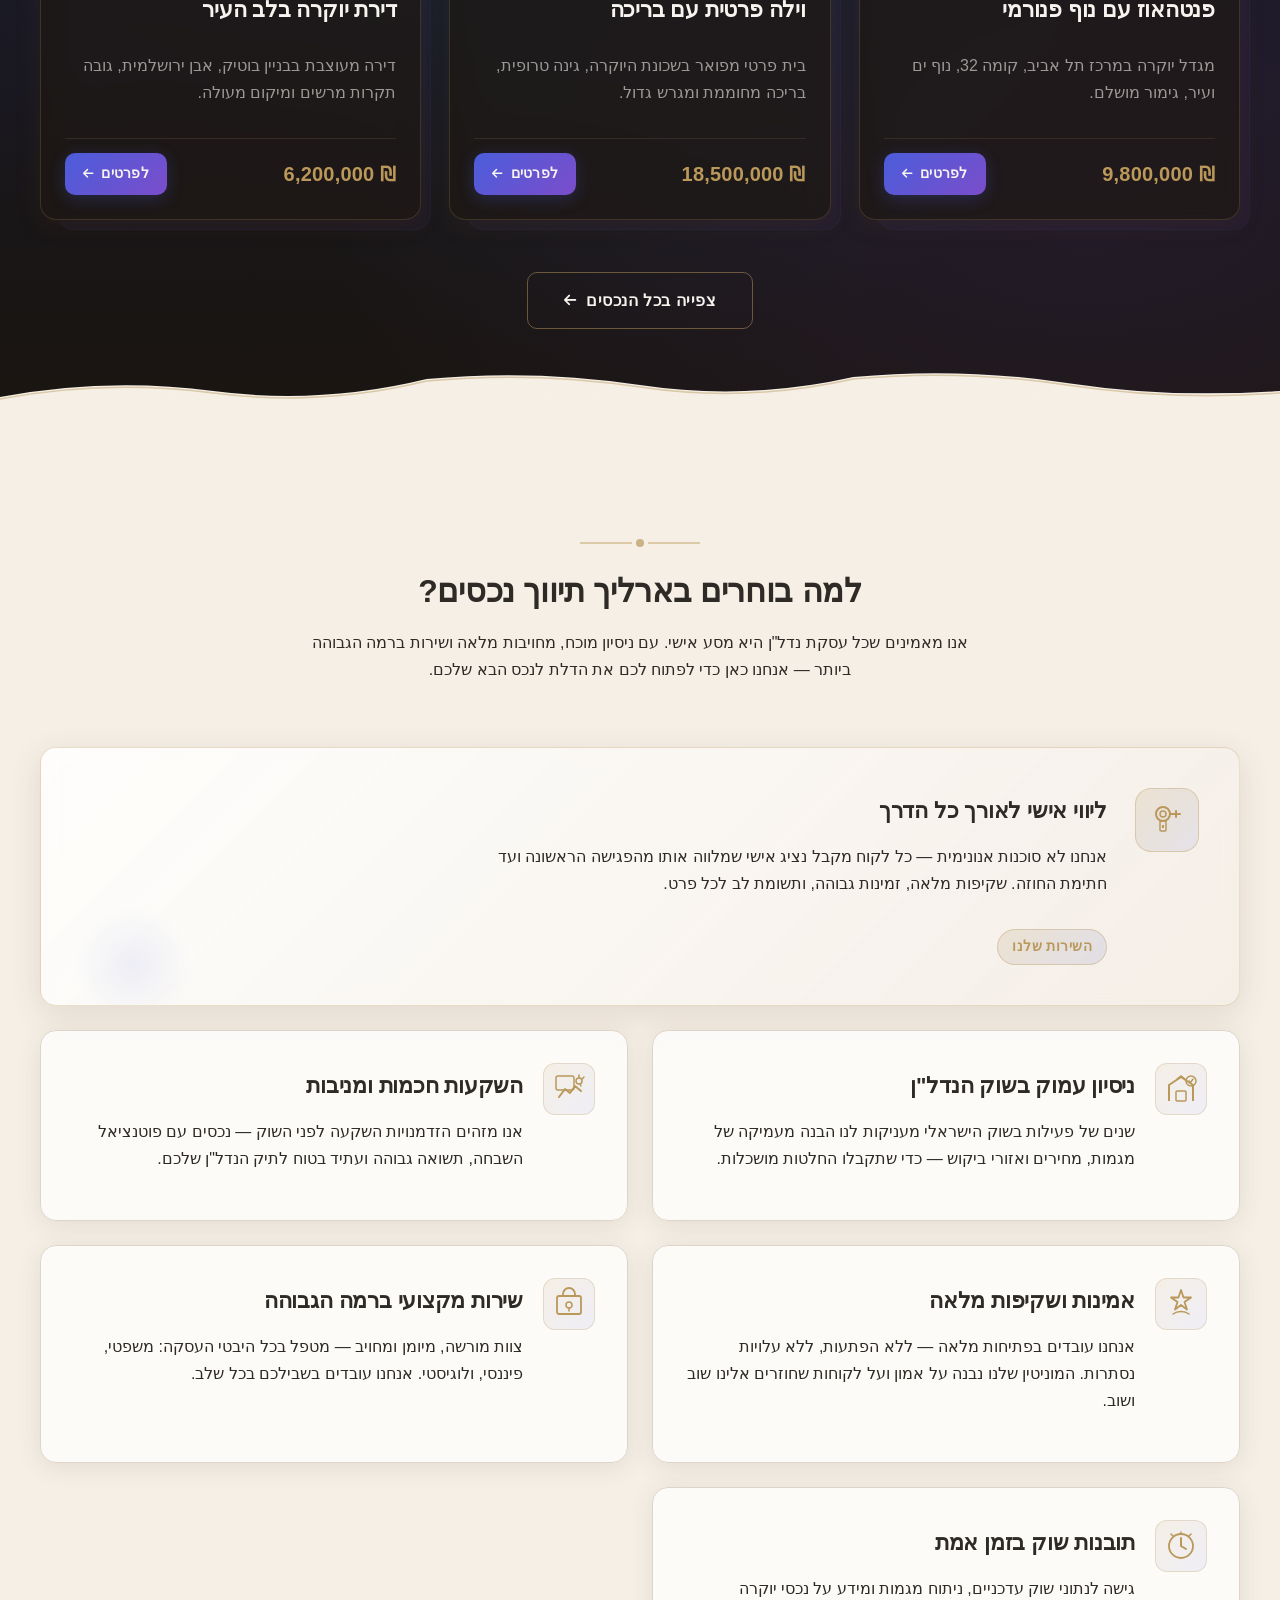
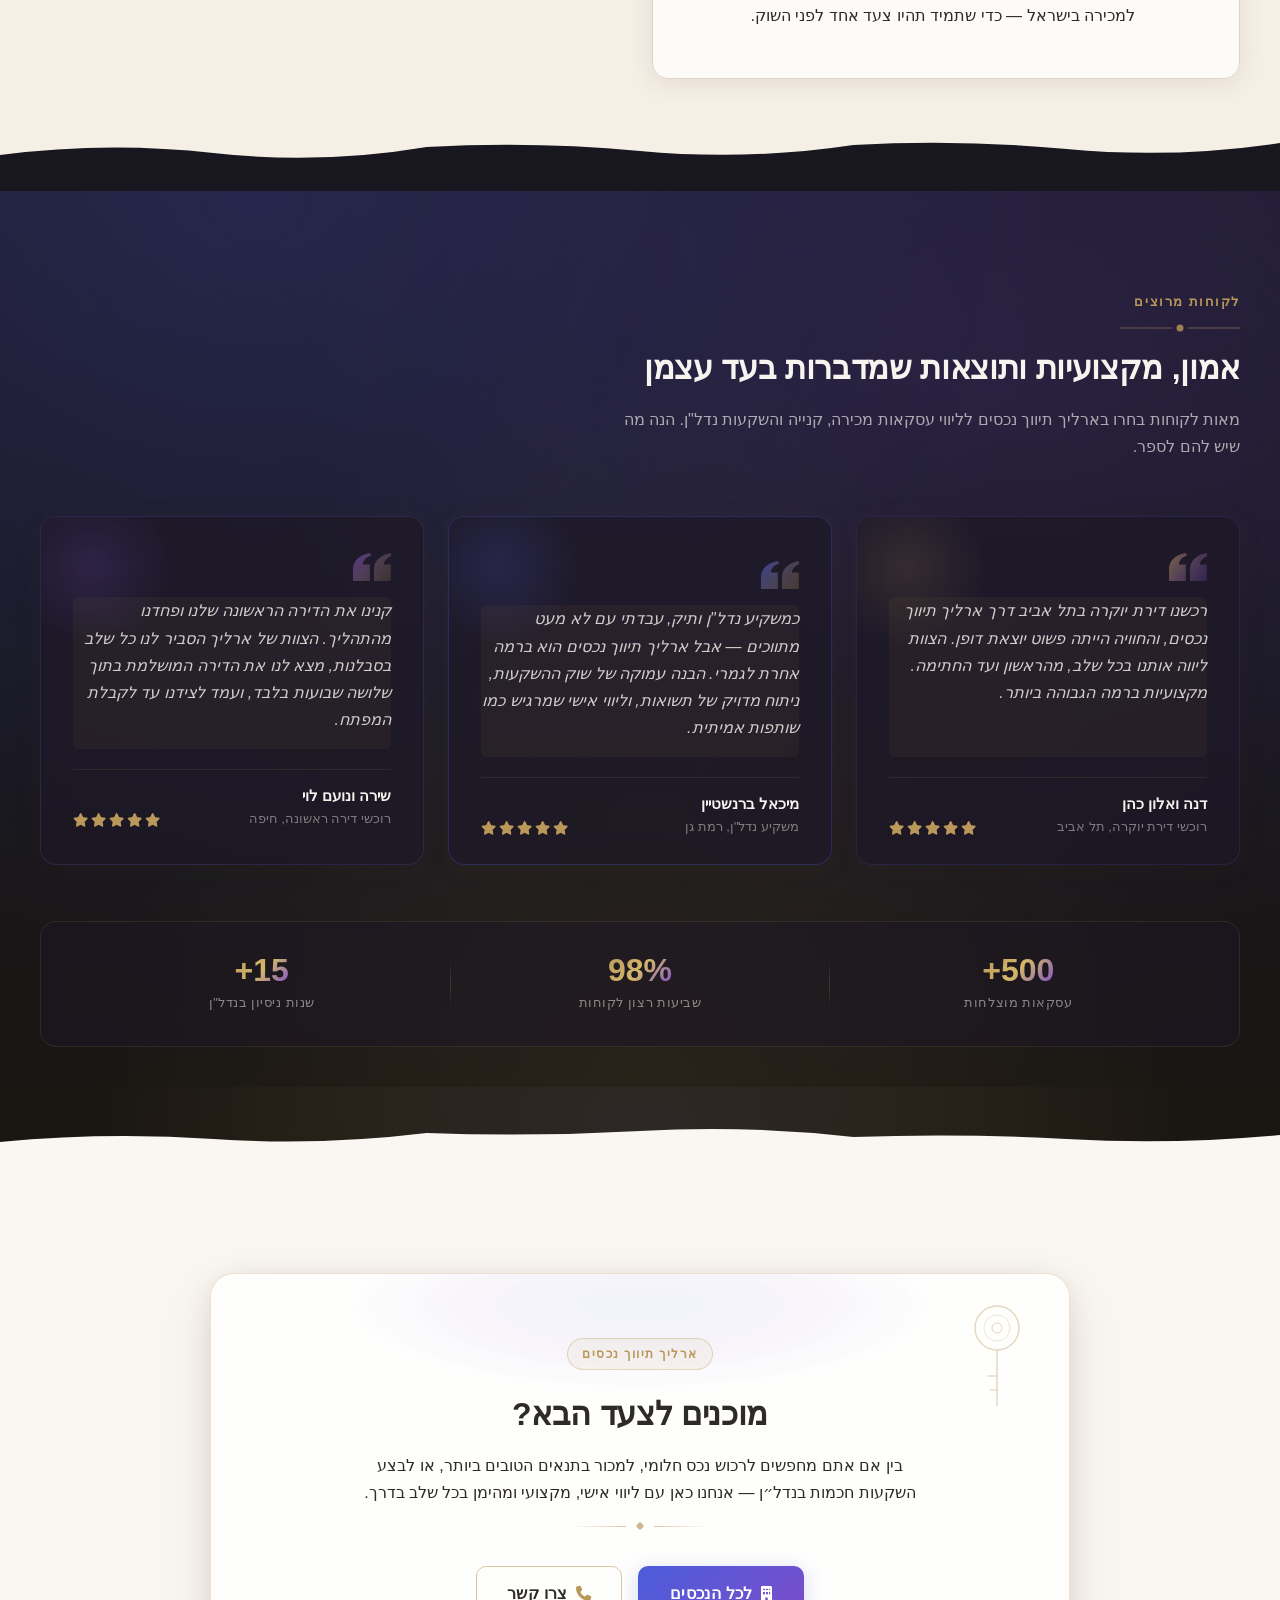
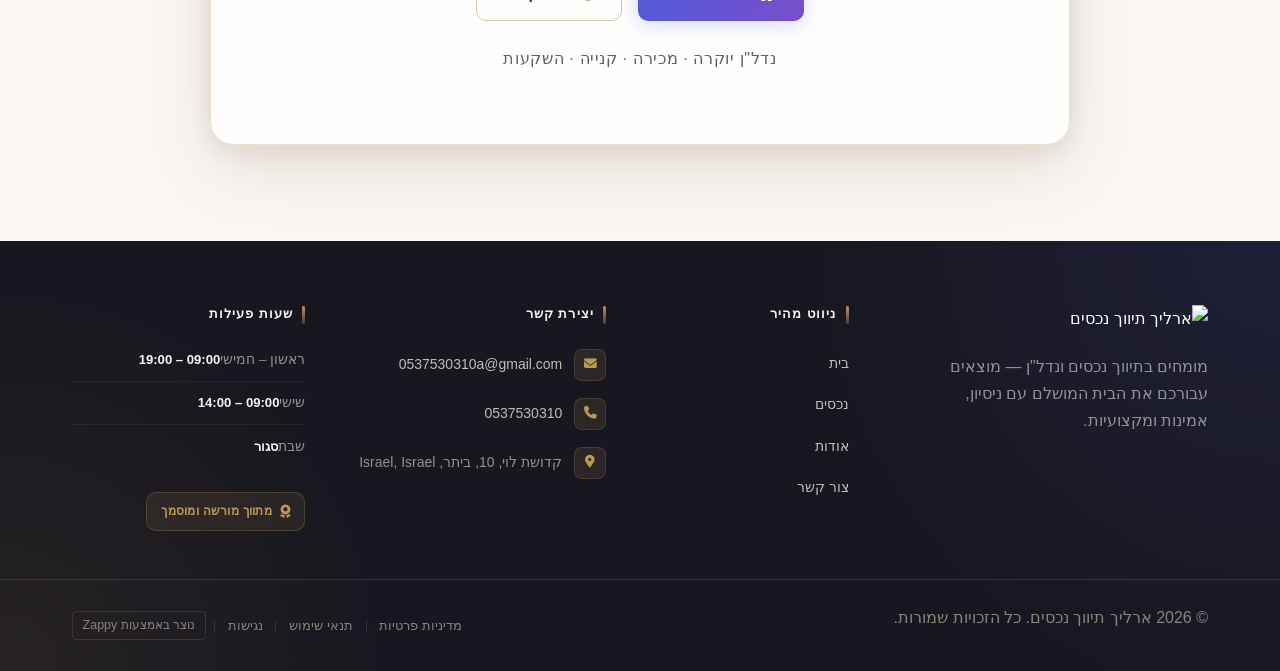
==== commit 5a0495eb: "Background sync: Progressive GitHub Sync" ====
--- a/index.html
+++ b/index.html
@@ -223,6 +223,7 @@
     <meta name="twitter:card" content="summary_large_image">
     <meta name="twitter:title" content="השקעות — ארליך תיווך נכסים">
     <meta name="twitter:description" content="ארליך תיווך נכסים מביאה לכם את נכסי היוקרה המובחרים בישראל. השקעות חכמות, מכירה מקצועית ושירות פרמיום שפותח דלתות להזדמנויות נדל&quot;ן בלעדיות.">
+    <script type="application/ld+json">{"@context":"https://schema.org","@graph":[{"@type":"LocalBusiness","@id":"https://ehrlich-tivuch-nechasim.zappy5.app#organization","name":"ארליך תיווך נכסים","url":"https://ehrlich-tivuch-nechasim.zappy5.app","description":"Arlich Property Brokerage is a premium luxury real estate brand positioned at the intersection of high-tech innovation and upscale property dealings. The brand exudes trustworthiness, professionalism, and exclusivity, targeting serious buyers, sellers, and investors seeking luxury properties. The visual identity is bold and futuristic — dark backgrounds with glowing gradients in blue, purple, teal, and gold, creating a cinematic, high-end atmosphere reminiscent of a top-tier tech-real estate hybrid. The brand story centers on 'opening doors' — a metaphor reinforced by a colorful key as the central logo motif.","address":{"@type":"PostalAddress","streetAddress":"קדושת לוי, 10, ביתר, Israel, Israel"},"contactPoint":[{"@type":"ContactPoint","contactType":"customer service","email":"0537530310a@gmail.com","telephone":"0537530310"}]},{"@type":"WebSite","@id":"https://ehrlich-tivuch-nechasim.zappy5.app#website","url":"https://ehrlich-tivuch-nechasim.zappy5.app","name":"ארליך תיווך נכסים","publisher":{"@id":"https://ehrlich-tivuch-nechasim.zappy5.app#organization"}}]}</script>
     <meta property="og:type" content="website">
   <meta property="og:locale" content="he_IL">
   
@@ -1345,7 +1346,7 @@
           <ul class="footer-contact">
             <li>
               <span class="contact-icon"><i class="fas fa-envelope"></i></span>
-              <span class="contact-text"><a href="mailto:[business_email]">[business_email]</a></span>
+              <span class="contact-text"><a href="mailto:0537530310a@gmail.com">0537530310a@gmail.com</a></span>
             </li>
             <li>
               <span class="contact-icon"><i class="fas fa-phone"></i></span>
